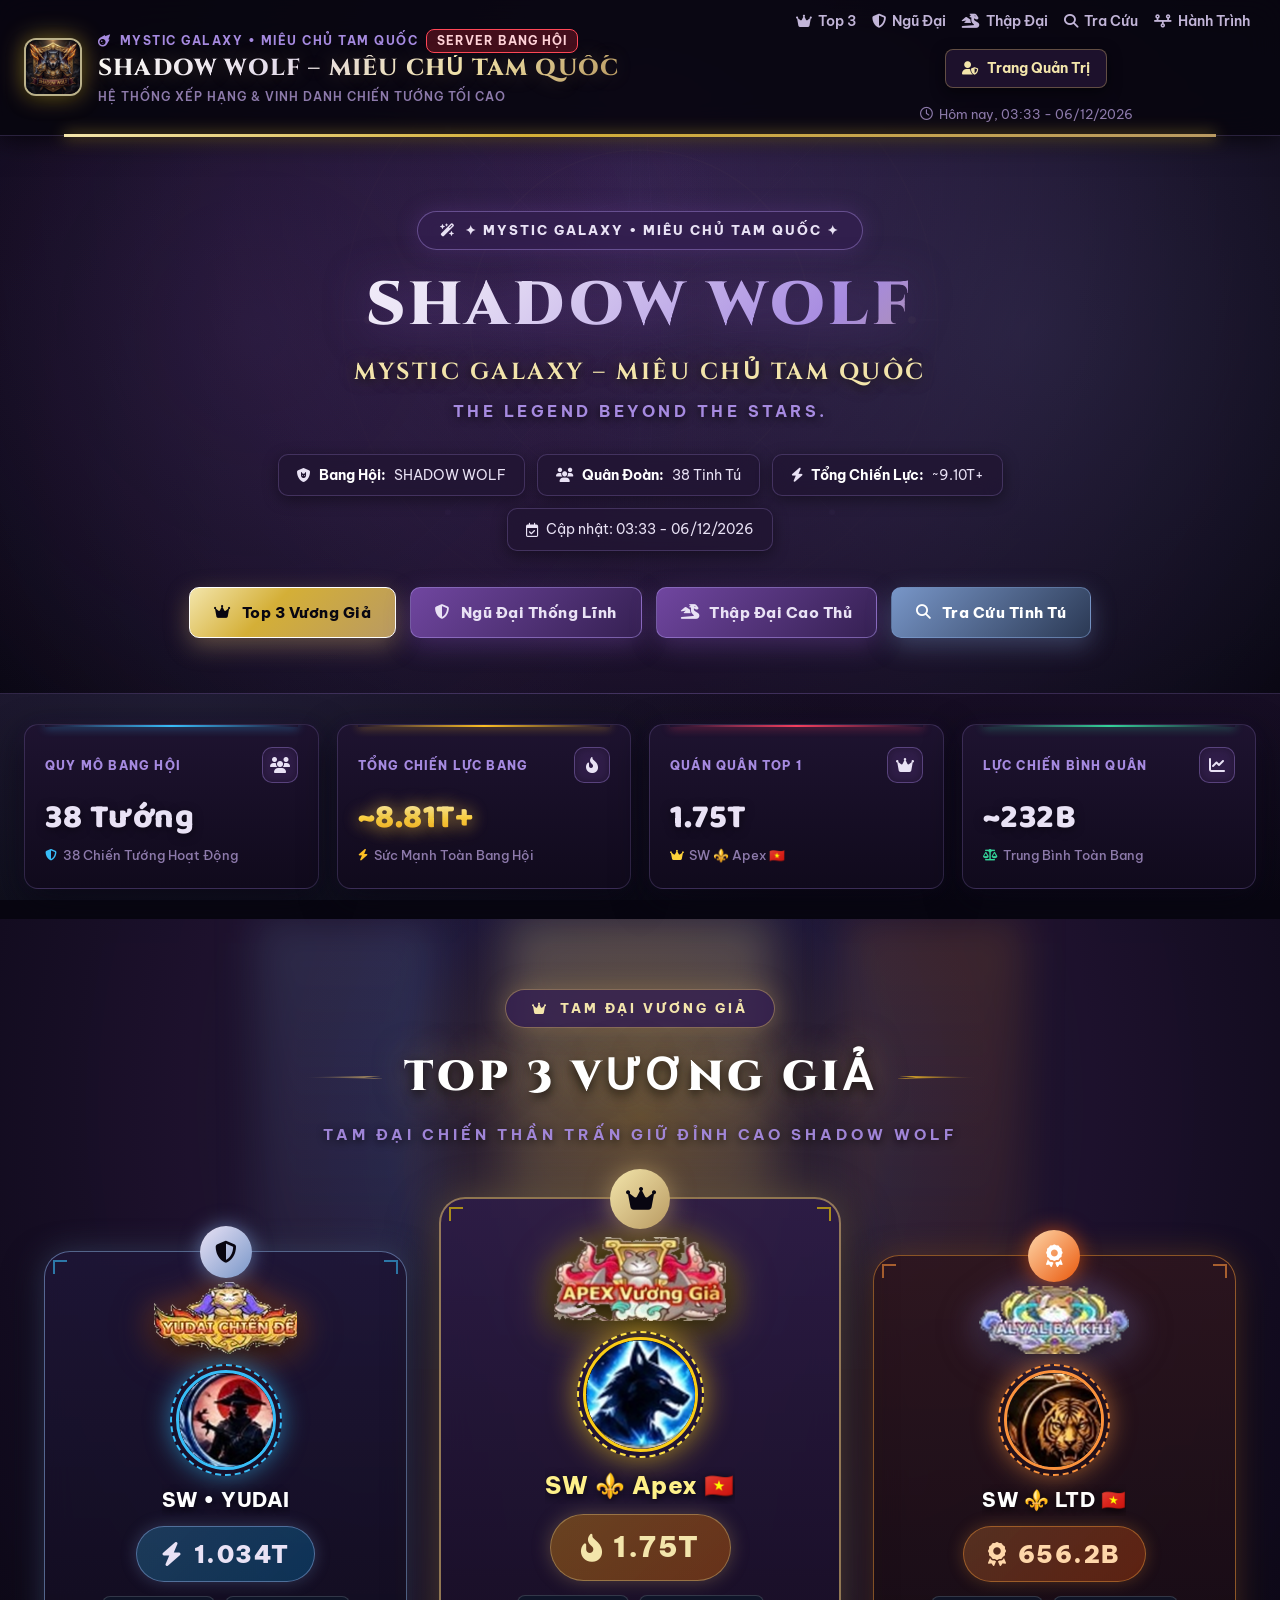
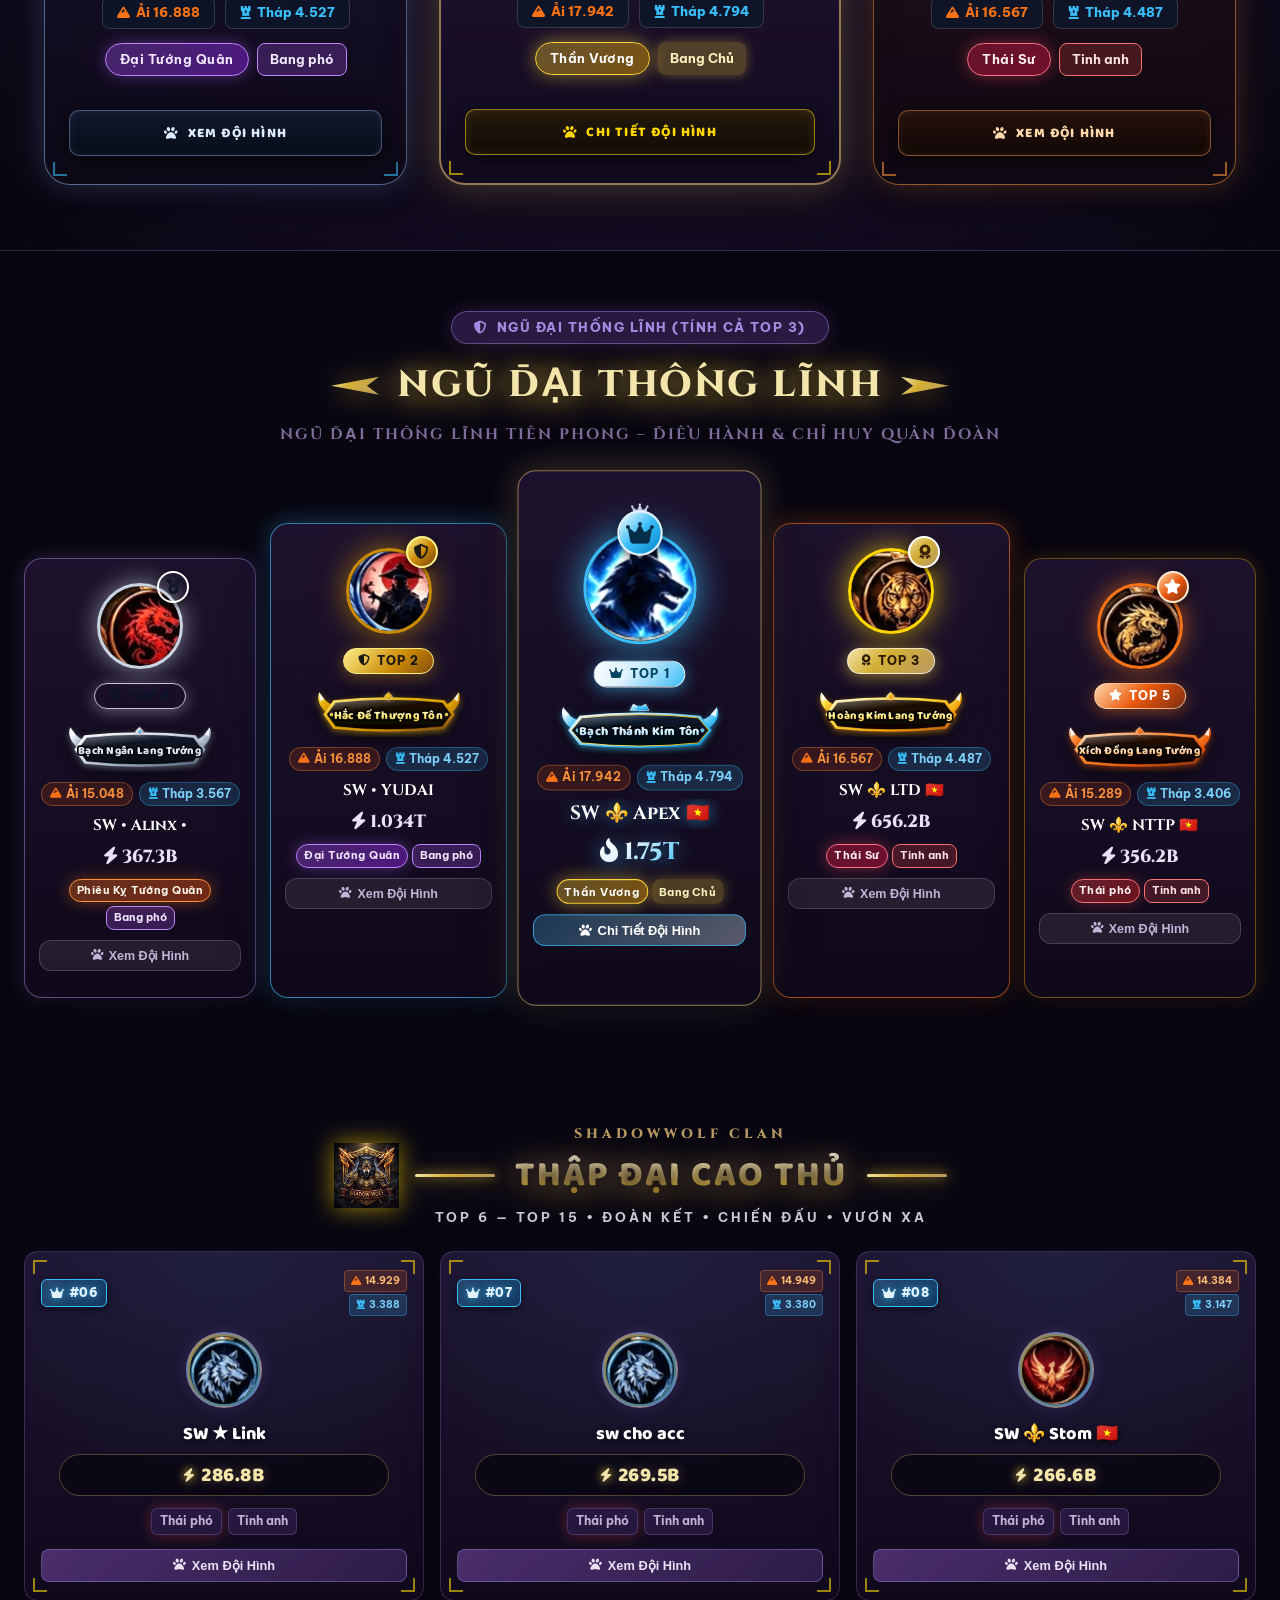
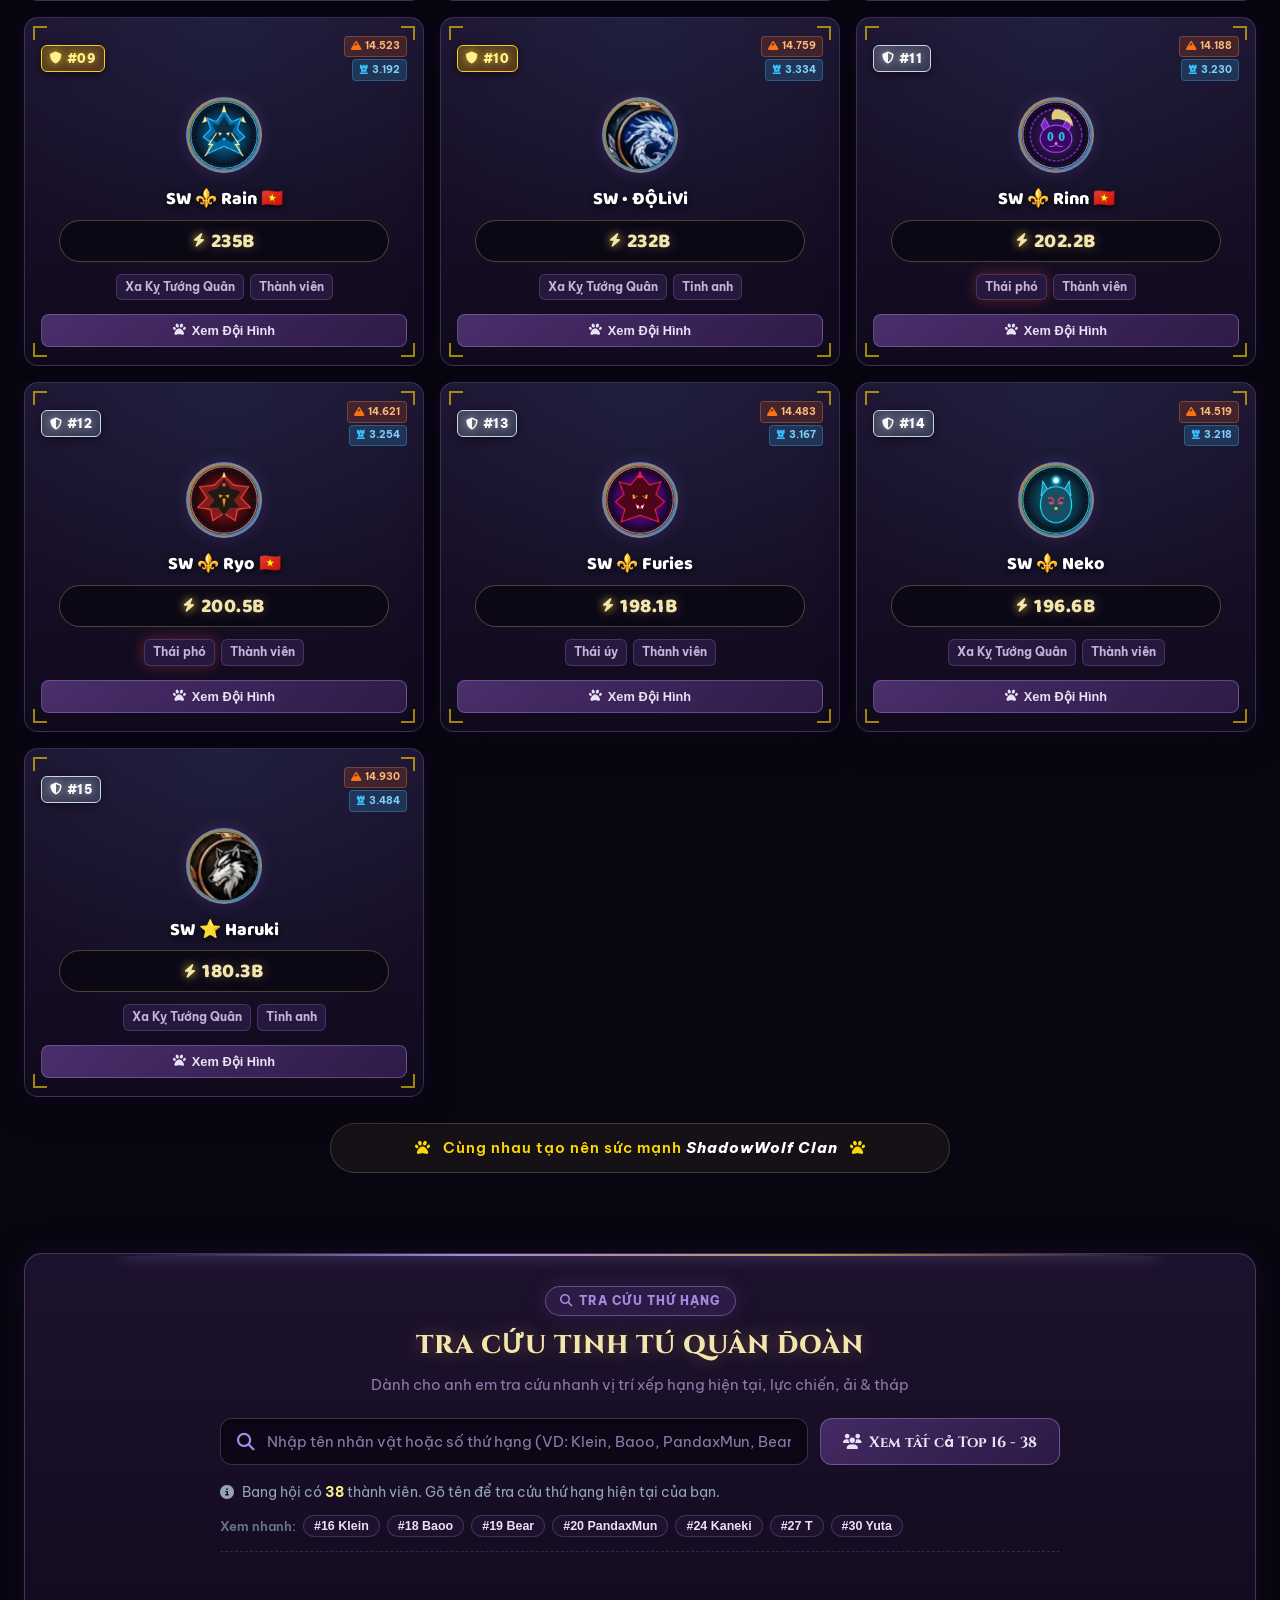
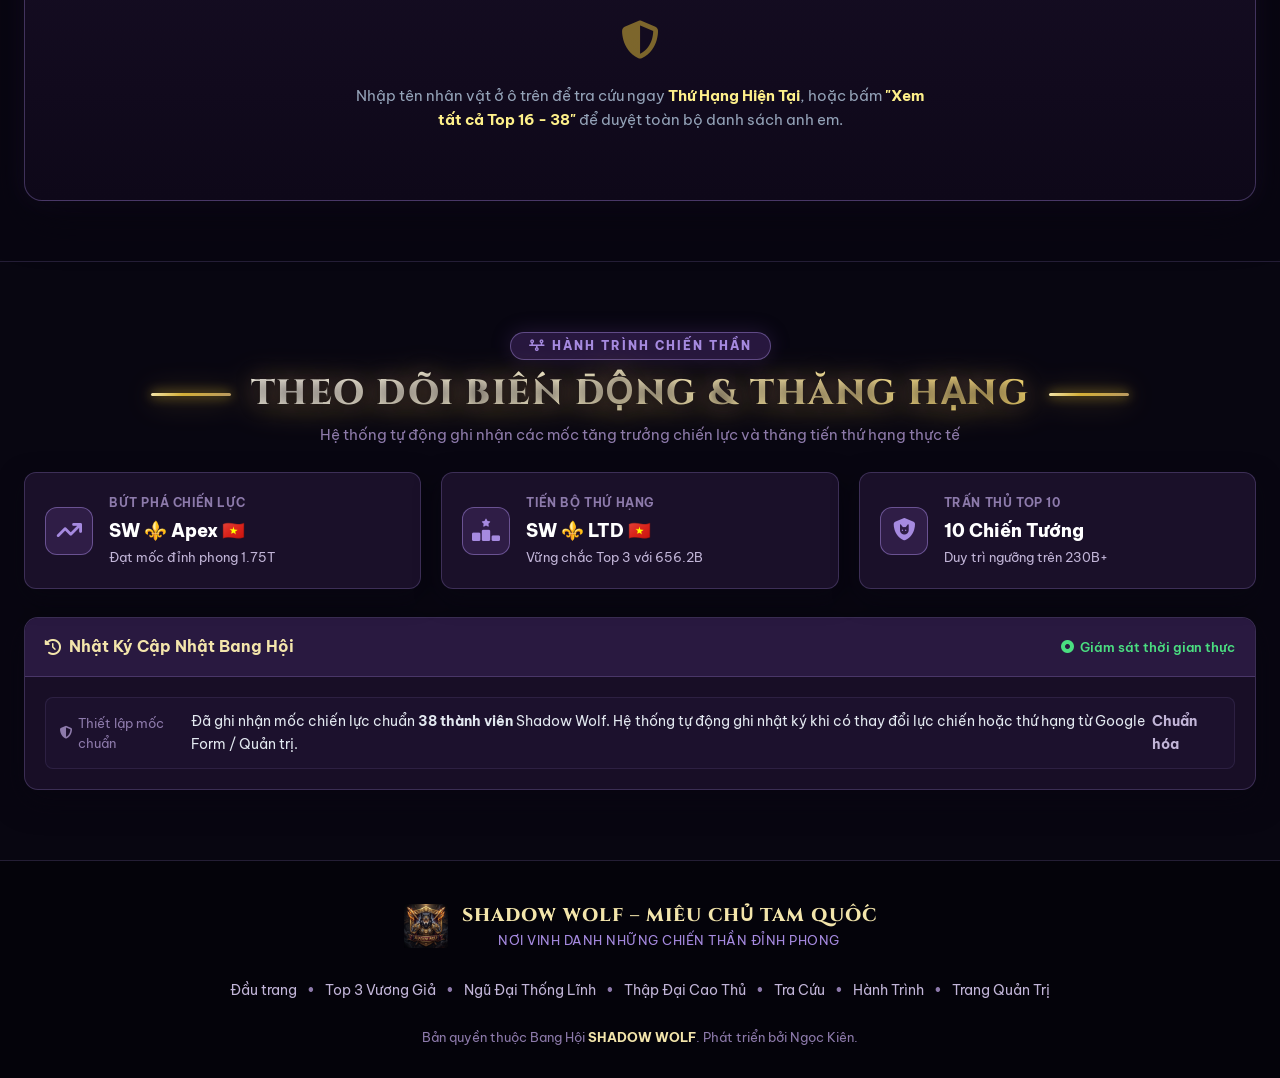
==== index.html @ 447e514e "ver15" ====
<!DOCTYPE html>
<html lang="vi">

<head>
    <meta charset="UTF-8">
    <meta name="viewport" content="width=device-width, initial-scale=1.0">
    <title>SHADOW WOLF – MYSTIC GALAXY | MIÊU CHỦ TAM QUỐC</title>

    <!-- Game Favicon -->
    <link rel="icon" type="image/png" href="images/favicon.png">
    <link rel="shortcut icon" href="favicon.ico">
    <link rel="apple-touch-icon" href="images/favicon.png">

    <!-- Google Fonts: Baloo 2, Cinzel, Be Vietnam Pro & Montserrat -->
    <link rel="preconnect" href="https://fonts.googleapis.com">
    <link rel="preconnect" href="https://fonts.gstatic.com" crossorigin>
    <link
        href="https://fonts.googleapis.com/css2?family=Baloo+2:wght@700;800&family=Be+Vietnam+Pro:ital,wght@0,300;0,400;0,500;0,600;0,700;0,800;0,900;1,400;1,600&family=Cinzel:wght@600;700;800;900&family=Montserrat:wght@700;800;900&display=swap"
        rel="stylesheet">

    <!-- Font Awesome 6 Icons -->
    <link rel="stylesheet" href="https://cdnjs.cloudflare.com/ajax/libs/font-awesome/6.5.1/css/all.min.css">

    <!-- Custom Stylesheet -->
    <link rel="stylesheet" href="style.css">

</head>

<body>
    <!-- MYSTIC GALAXY AMBIENT COSMOS -->
    <!-- 1. Real-time Twinkling Stars, Floating Stardust & Shooting Stars Canvas -->
    <canvas id="mystic-stars-canvas" class="mystic-stars-canvas" aria-hidden="true"></canvas>

    <!-- 2. Ambient Ethereal Nebula Clouds -->
    <div class="mystic-nebula-mesh" aria-hidden="true">
        <div class="nebula-cloud cloud-abyss"></div>
        <div class="nebula-cloud cloud-mystic-purple"></div>
        <div class="nebula-cloud cloud-dark-violet"></div>
        <div class="nebula-cloud cloud-arcane-glow"></div>
        <div class="nebula-cloud cloud-moonlight"></div>
    </div>

    <!-- 3. Ancient Astrological Wheel / Celestial Astrolabe -->
    <div class="celestial-wheel-bg" aria-hidden="true">
        <svg viewBox="0 0 800 800" class="celestial-astrolabe-svg">
            <circle cx="400" cy="400" r="380" fill="none" stroke="rgba(166, 138, 224, 0.12)" stroke-width="1.5" stroke-dasharray="6,4"/>
            <circle cx="400" cy="400" r="350" fill="none" stroke="rgba(185, 154, 98, 0.22)" stroke-width="2"/>
            <circle cx="400" cy="400" r="320" fill="none" stroke="rgba(112, 70, 160, 0.2)" stroke-width="1"/>
            <circle cx="400" cy="400" r="260" fill="none" stroke="rgba(166, 138, 224, 0.16)" stroke-width="1.5" stroke-dasharray="14,7"/>
            <circle cx="400" cy="400" r="200" fill="none" stroke="rgba(185, 154, 98, 0.25)" stroke-width="2"/>
            <circle cx="400" cy="400" r="140" fill="none" stroke="rgba(120, 150, 200, 0.22)" stroke-width="1"/>
            <polygon points="400,50 420,380 750,400 420,420 400,750 380,420 50,400 380,380" fill="none" stroke="rgba(166, 138, 224, 0.18)" stroke-width="1.2"/>
            <polygon points="400,90 415,385 710,400 415,415 400,710 385,415 90,400 385,385" fill="none" stroke="rgba(185, 154, 98, 0.15)" stroke-width="1" transform="rotate(45 400 400)"/>
            <g stroke="rgba(233, 226, 245, 0.18)" stroke-width="1">
                <line x1="400" y1="20" x2="400" y2="780"/>
                <line x1="20" y1="400" x2="780" y2="400"/>
                <line x1="131" y1="131" x2="669" y2="669"/>
                <line x1="131" y1="669" x2="669" y2="131"/>
            </g>
            <circle cx="400" cy="80" r="4.5" fill="rgba(185, 154, 98, 0.7)"/>
            <circle cx="720" cy="400" r="4.5" fill="rgba(185, 154, 98, 0.7)"/>
            <circle cx="400" cy="720" r="4.5" fill="rgba(185, 154, 98, 0.7)"/>
            <circle cx="80" cy="400" r="4.5" fill="rgba(185, 154, 98, 0.7)"/>
            <circle cx="626" cy="174" r="3.5" fill="rgba(166, 138, 224, 0.6)"/>
            <circle cx="626" cy="626" r="3.5" fill="rgba(166, 138, 224, 0.6)"/>
            <circle cx="174" cy="626" r="3.5" fill="rgba(166, 138, 224, 0.6)"/>
            <circle cx="174" cy="174" r="3.5" fill="rgba(166, 138, 224, 0.6)"/>
        </svg>
    </div>

    <!-- 1. STICKY TOP NAVIGATION BAR -->
    <header class="site-header" id="site-header">
        <div class="container header-content">
            <!-- Brand & Game Logo -->
            <div class="header-brand">
                <a href="#hero-section" class="game-crest-wrapper" title="Miêu Chủ Tam Quốc – Bang Hội Shadow Wolf">
                    <img src="images/logo.png" alt="Logo Miêu Chủ Tam Quốc" class="game-logo-img">
                </a>
                <div class="title-tagline">
                    <div class="game-subheading">
                        <i class="fa-solid fa-meteor"></i>
                        <span>MYSTIC GALAXY • MIÊU CHỦ TAM QUỐC</span>
                        <span class="badge-server">SERVER BANG HỘI</span>
                    </div>
                    <h1 class="main-title">SHADOW WOLF – MIÊU CHỦ TAM QUỐC</h1>
                    <div class="main-desc">
                        <span>HỆ THỐNG XẾP HẠNG &amp; VINH DANH CHIẾN TƯỚNG TỐI CAO</span>
                    </div>
                </div>
            </div>

            <!-- Header Quick Nav & Actions -->
            <div class="header-actions-right">
                <nav class="header-nav-links">
                    <a href="#supreme-top3-section" class="nav-link"><i class="fa-solid fa-crown"></i> Top 3</a>
                    <a href="#podium-top5-section" class="nav-link"><i class="fa-solid fa-shield-halved"></i> Ngũ Đại</a>
                    <a href="#elite-top10-section" class="nav-link"><i class="fa-solid fa-dragon"></i> Thập Đại</a>
                    <a href="#member-lookup-section" class="nav-link"><i class="fa-solid fa-magnifying-glass"></i> Tra Cứu</a>
                    <a href="#history-tracker-section" class="nav-link"><i class="fa-solid fa-timeline"></i> Hành Trình</a>
                </nav>
                <a href="admin.html" class="btn btn-admin-header" title="Đăng nhập Trang Quản Trị Bang Hội">
                    <i class="fa-solid fa-user-shield"></i> Trang Quản Trị
                </a>
                <div class="header-time-info">
                    <i class="fa-regular fa-clock"></i>
                    <span id="last-updated-text">Cập nhật: Hôm nay</span>
                </div>
            </div>
        </div>
    </header>

    <!-- 2. HERO SECTION – MYSTIC GALAXY -->
    <section class="hero-section" id="hero-section">
        <div class="hero-bg-overlay"></div>
        <div class="container hero-content">
            <div class="hero-badge-pill">
                <i class="fa-solid fa-wand-magic-sparkles"></i> ✦ MYSTIC GALAXY • MIÊU CHỦ TAM QUỐC ✦
            </div>
            <h1 class="hero-main-title">
                SHADOW WOLF
            </h1>
            <h2 class="hero-sub-heading">
                MYSTIC GALAXY – MIÊU CHỦ TAM QUỐC
            </h2>
            <p class="hero-tagline">
                THE LEGEND BEYOND THE STARS.
            </p>

            <!-- Metadata info strip -->
            <div class="hero-meta-strip">
                <div class="meta-pill"><i class="fa-solid fa-shield-cat text-gold"></i> <strong>Bang Hội:</strong> SHADOW WOLF</div>
                <div class="meta-pill"><i class="fa-solid fa-users text-lavender"></i> <strong>Quân Đoàn:</strong> 38 Tinh Tú</div>
                <div class="meta-pill"><i class="fa-solid fa-bolt text-gold"></i> <strong>Tổng Chiến Lực:</strong> ~9.10T+</div>
                <div class="meta-pill"><i class="fa-regular fa-calendar-check text-moonlight"></i> <span id="hero-date-display">Cập nhật: Mới nhất</span></div>
            </div>

            <!-- Quick CTA navigation buttons -->
            <div class="hero-cta-group">
                <a href="#supreme-top3-section" class="btn btn-hero btn-hero-gold">
                    <i class="fa-solid fa-crown"></i> Top 3 Vương Giả
                </a>
                <a href="#podium-top5-section" class="btn btn-hero btn-hero-purple">
                    <i class="fa-solid fa-shield-halved"></i> Ngũ Đại Thống Lĩnh
                </a>
                <a href="#elite-top10-section" class="btn btn-hero btn-hero-purple">
                    <i class="fa-solid fa-dragon"></i> Thập Đại Cao Thủ
                </a>
                <a href="#member-lookup-section" class="btn btn-hero btn-hero-blue">
                    <i class="fa-solid fa-magnifying-glass"></i> Tra Cứu Tinh Tú
                </a>
            </div>
        </div>
    </section>

    <!-- 3. TỔNG QUAN SỨC MẠNH BANG HỘI (4 THẺ STATS VỚI HIỆU ỨNG ĐẾM SỐ COUNTUP) -->
    <section class="stats-section" id="guild-stats-overview">
        <div class="container">
            <div class="stats-grid">
                <!-- Thẻ 1: Tổng số thành viên -->
                <div class="stat-card card-members">
                    <div class="stat-card-header">
                        <span class="stat-label">QUY MÔ BANG HỘI</span>
                        <div class="stat-icon-wrapper">
                            <i class="fa-solid fa-users"></i>
                        </div>
                    </div>
                    <div class="stat-value" id="stat-total-members" data-target="38">38 Tướng</div>
                    <div class="stat-subtext">
                        <i class="fa-solid fa-shield-halved"></i> 38 Chiến Tướng Hoạt Động
                    </div>
                </div>

                <!-- Thẻ 2: Tổng chiến lực toàn bang -->
                <div class="stat-card card-total-power">
                    <div class="stat-card-header">
                        <span class="stat-label">TỔNG CHIẾN LỰC BANG</span>
                        <div class="stat-icon-wrapper">
                            <i class="fa-solid fa-fire-flame-curved"></i>
                        </div>
                    </div>
                    <div class="stat-value gold" id="stat-total-power" data-target="9.10">~9.10T+</div>
                    <div class="stat-subtext">
                        <i class="fa-solid fa-bolt"></i> Sức Mạnh Toàn Bang Hội
                    </div>
                </div>

                <!-- Thẻ 3: Chúa công đứng đầu (Quán quân Top 1) -->
                <div class="stat-card card-top-power">
                    <div class="stat-card-header">
                        <span class="stat-label">QUÁN QUÂN TOP 1</span>
                        <div class="stat-icon-wrapper">
                            <i class="fa-solid fa-crown"></i>
                        </div>
                    </div>
                    <div class="stat-value" id="stat-top-power">1.75T</div>
                    <div class="stat-subtext" id="stat-top-name">
                        <i class="fa-solid fa-crown" style="color: #ffd43b;"></i> SW ⚜️ Apex 🇻🇳
                    </div>
                </div>

                <!-- Thẻ 4: Chiến lực trung bình -->
                <div class="stat-card card-avg-power">
                    <div class="stat-card-header">
                        <span class="stat-label">LỰC CHIẾN BÌNH QUÂN</span>
                        <div class="stat-icon-wrapper">
                            <i class="fa-solid fa-chart-line"></i>
                        </div>
                    </div>
                    <div class="stat-value" id="stat-avg-power" data-target="239">~239B</div>
                    <div class="stat-subtext">
                        <i class="fa-solid fa-scale-balanced"></i> Trung Bình Toàn Bang
                    </div>
                </div>
            </div>
        </div>
    </section>

    <!-- ==========================================================================
         4. ĐIỂN TƯỚNG ĐÀI VINH DANH (HALL OF GLORY & RANKING TIERS)
         Hỗ trợ chuyển đổi mượt mà: Top 3 Vương Giả • Ngũ Đại Thống Lĩnh • Thập Đại Cao Thủ • Toàn Cảnh
         ========================================================================== -->
    <div class="hall-of-glory-wrapper" id="hall-of-glory">
        <!-- 4. TOP 3 VƯƠNG GIẢ (TAM ĐẠI VƯƠNG GIẢ) -->
        <section class="supreme-top3-section" id="supreme-top3-section">
            <!-- Radiant light pillars -->
            <div class="light-beam beam-center"></div>
            <div class="light-beam beam-left"></div>
            <div class="light-beam beam-right"></div>
            <div class="container">
                <div class="supreme-header">
                    <div class="supreme-badge-pill">
                        <i class="fa-solid fa-crown"></i> TAM ĐẠI VƯƠNG GIẢ
                    </div>
                    <h2 class="supreme-main-title">
                        <span class="heading-wing wing-left"></span>
                        TOP 3 VƯƠNG GIẢ
                        <span class="heading-wing wing-right"></span>
                    </h2>
                    <div class="supreme-sub-title">TAM ĐẠI CHIẾN THẦN TRẤN GIỮ ĐỈNH CAO SHADOW WOLF</div>
                </div>

                <!-- Bục vinh danh Top 3: Top 2 (Bạc, Trái), Top 1 (Vàng Kim, Giữa), Top 3 (Đồng, Phải) -->
                <div class="supreme-cards-container" id="supreme-cards-container">
                    <!-- Javascript sẽ tự động render Top 3 Vương GiẢ vào đây -->
                </div>
            </div>
        </section>

        <!-- 5. NGŨ ĐẠI THỐNG LĨNH (TÍNH CẢ TOP 3) -->
        <section class="podium-section" id="podium-top5-section">
            <div class="container">
                <div class="podium-header-banner">
                    <div class="podium-badge-pill">
                        <i class="fa-solid fa-shield-halved"></i> NGŨ ĐẠI THỐNG LĨNH (TÍNH CẢ TOP 3)
                    </div>
                    <h2 class="podium-main-heading">
                        <span class="heading-wing wing-left"></span>
                        NGŨ ĐẠI THỐNG LĨNH
                        <span class="heading-wing wing-right"></span>
                    </h2>
                    <div class="podium-sub-heading">NGŨ ĐẠI THỐNG LĨNH TIÊN PHONG – ĐIỀU HÀNH &amp; CHỈ HUY QUÂN ĐOÀN</div>
                </div>

                <!-- Bục vinh danh Top 5: Top 4 (Trái ngoài), Top 2 (Trái trong), Top 1 (Giữa), Top 3 (Phải trong), Top 5 (Phải ngoài) -->
                <div class="podium-stage-wrapper">
                    <div class="podium-container top5-layout" id="top-podium-container">
                        <!-- Javascript sẽ render bục vinh danh 5 Đại Thống Lĩnh vào đây -->
                    </div>
                </div>
            </div>
        </section>

        <!-- 6. THẬP ĐẠI CAO THỦ (TOP 6 ĐẾN TOP 15) - CHUẨN CLAN POSTER -->
        <section class="elite-grid-section" id="elite-top10-section">
            <div class="container">
                <!-- Tiêu đề phân khu chuẩn Poster Bang Hội -->
                <div class="section-title-wrap poster-style-header">
                    <div class="poster-crest-line">
                        <img src="images/logo.png" alt="Shadow Wolf" class="poster-mini-logo">
                        <div class="poster-titles-col">
                            <div class="poster-clan-tag">SHADOWWOLF CLAN</div>
                            <h2 class="section-title poster-main-title">THẬP ĐẠI CAO THỦ</h2>
                            <div class="poster-motto">TOP 6 — TOP 15 • ĐOÀN KẾT • CHIẾN ĐẤU • VƯƠN XA</div>
                        </div>
                    </div>
                </div>

                <!-- Danh sách thẻ Thập Đại Cao Thủ (Top 6 - Top 15: 2 hàng x 5 thẻ cân đối) -->
                <div class="elite-row-container" id="container-row-1">
                    <div class="elite-cards-grid grid-elite-top10" id="elite-cards-row-1">
                        <!-- Javascript sẽ render đầy đủ Top 6 đến Top 15 vào đây -->
                    </div>
                </div>

                <!-- Câu khẩu hiệu biểu tượng Clan Poster -->
                <div class="poster-footer-slogan">
                    <i class="fa-solid fa-paw text-gold"></i>
                    <span>Cùng nhau tạo nên sức mạnh <em>ShadowWolf Clan</em></span>
                    <i class="fa-solid fa-paw text-gold"></i>
                </div>
            </div>
        </section>
    </div>

    <!-- 6. KHU VỰC TRA CỨU TINH TÚ QUÂN ĐOÀN (MEMBER LOOKUP SECTION) -->
    <section class="member-lookup-section" id="member-lookup-section">
        <div class="container">
            <div class="lookup-card-wrapper">
                <div class="lookup-header">
                    <span class="section-badge"><i class="fa-solid fa-magnifying-glass"></i> TRA CỨU THỨ HẠNG</span>
                    <h3 class="lookup-title">TRA CỨU TINH TÚ QUÂN ĐOÀN</h3>
                    <p class="lookup-subtitle">Dành cho anh em tra cứu nhanh vị trí xếp hạng hiện tại, lực chiến, ải &amp; tháp</p>
                </div>

                <!-- THANH TÌM KIẾM TRỰC TIẾP & NÚT XEM TẤT CẢ -->
                <div class="lookup-search-bar-row">
                    <div class="lookup-search-box">
                        <i class="fa-solid fa-magnifying-glass lookup-icon"></i>
                        <input type="text" id="member-lookup-input" class="lookup-input"
                            placeholder="Nhập tên nhân vật hoặc số thứ hạng (VD: Klein, Baoo, PandaxMun, Bear, T, 16, 25...)..."
                            autocomplete="off" spellcheck="false">
                        <button class="lookup-clear-btn" id="btn-lookup-clear" title="Xóa tìm kiếm" style="display: none;">
                            <i class="fa-solid fa-xmark"></i>
                        </button>
                    </div>
                    <button class="lookup-toggle-btn" id="btn-toggle-lower-ranks">
                        <i class="fa-solid fa-users"></i> <span id="toggle-lower-text">Xem tất cả Top 16 - 38</span>
                    </button>
                </div>

                <!-- THANH THỐNG KÊ & GỢI Ý NHANH -->
                <div class="lookup-status-row" id="lookup-status-row">
                    <div class="lookup-counter-text" id="lookup-counter-text">
                        <i class="fa-solid fa-circle-info"></i> Bang hội có <strong>38</strong> thành viên. Gõ tên để tra cứu thứ hạng hiện tại của bạn.
                    </div>
                    <div class="lookup-quick-tags" id="lookup-quick-tags">
                        <span class="quick-tag-label">Xem nhanh:</span>
                        <button class="quick-tag-chip" onclick="quickLookupMember('Klein')">#16 Klein</button>
                        <button class="quick-tag-chip" onclick="quickLookupMember('Baoo')">#18 Baoo</button>
                        <button class="quick-tag-chip" onclick="quickLookupMember('Bear')">#19 Bear</button>
                        <button class="quick-tag-chip" onclick="quickLookupMember('PandaxMun')">#20 PandaxMun</button>
                        <button class="quick-tag-chip" onclick="quickLookupMember('Kaneki')">#24 Kaneki</button>
                        <button class="quick-tag-chip" onclick="quickLookupMember('T')">#27 T</button>
                        <button class="quick-tag-chip" onclick="quickLookupMember('Yuta')">#30 Yuta</button>
                    </div>
                </div>

                <!-- KHU VỰC HIỂN THỊ KẾT QUẢ TRA CỨU -->
                <div class="lookup-results-area" id="lookup-results-area">
                    <!-- Trạng thái gợi ý ban đầu -->
                    <div class="lookup-initial-state" id="lookup-initial-state">
                        <div class="initial-icon"><i class="fa-solid fa-shield-halved"></i></div>
                        <p class="initial-text">Nhập tên nhân vật ở ô trên để tra cứu ngay <strong>Thứ Hạng Hiện Tại</strong>, hoặc bấm <strong>"Xem tất cả Top 16 - 38"</strong> để duyệt toàn bộ danh sách anh em.</p>
                    </div>

                    <!-- Thẻ Kết Quả Nổi Bật (Featured Identity Card khi tìm thấy 1 người) -->
                    <div class="lookup-featured-card-wrap" id="lookup-featured-card-wrap" style="display: none;">
                        <!-- Javascript render thẻ nhân vật nổi bật vào đây -->
                    </div>

                    <!-- Lưới thẻ thành viên khi tìm kiếm nhiều người hoặc xem Top 16-38 -->
                    <div class="elite-cards-grid grid-elite-top10 lookup-grid" id="lookup-grid-cards" style="display: none;">
                        <!-- Javascript render các thẻ thành viên vào đây -->
                    </div>

                    <!-- Trạng thái không tìm thấy kết quả -->
                    <div class="lookup-empty-state" id="lookup-empty-state" style="display: none;">
                        <div class="empty-icon"><i class="fa-solid fa-circle-exclamation"></i></div>
                        <h4 class="empty-title">Không tìm thấy thành viên phù hợp</h4>
                        <p class="empty-desc">Không có kết quả nào khớp với "<strong id="lookup-query-term"></strong>". Vui lòng kiểm tra lại chính tả hoặc bấm "Xem tất cả Top 16 - 38".</p>
                    </div>
                </div>
            </div>
        </div>
    </section>

    <!-- 7. HÀNH TRÌNH CHIẾN THẦN (HỆ THỐNG LỊCH SỬ & BIẾN ĐỘNG CHIẾN LỰC) -->
    <section class="history-tracker-section" id="history-tracker-section">
        <div class="container">
            <div class="section-title-wrap">
                <span class="section-badge"><i class="fa-solid fa-timeline"></i> HÀNH TRÌNH CHIẾN THẦN</span>
                <h2 class="section-title">THEO DÕI BIẾN ĐỘNG &amp; THĂNG HẠNG</h2>
                <p class="section-subtext">Hệ thống tự động ghi nhận các mốc tăng trưởng chiến lực và thăng tiến thứ hạng thực tế</p>
            </div>

            <!-- Thống kê nổi bật về biến động -->
            <div class="history-highlights-grid">
                <div class="history-stat-card">
                    <div class="hist-icon-box"><i class="fa-solid fa-arrow-trend-up"></i></div>
                    <div class="hist-info">
                        <div class="hist-label">BỨT PHÁ CHIẾN LỰC</div>
                        <div class="hist-val" id="hist-top-gainer-name">SW ⚜️ Apex 🇻🇳</div>
                        <div class="hist-desc" id="hist-top-gainer-desc">Đạt mốc đỉnh phong 1.75T</div>
                    </div>
                </div>

                <div class="history-stat-card">
                    <div class="hist-icon-box"><i class="fa-solid fa-ranking-star"></i></div>
                    <div class="hist-info">
                        <div class="hist-label">TIẾN BỘ THỨ HẠNG</div>
                        <div class="hist-val" id="hist-top-climber-name">SW ⚜️ LTD 🇻🇳</div>
                        <div class="hist-desc" id="hist-top-climber-desc">Vững chắc Top 3 với 656.2B</div>
                    </div>
                </div>

                <div class="history-stat-card">
                    <div class="hist-icon-box"><i class="fa-solid fa-shield-cat"></i></div>
                    <div class="hist-info">
                        <div class="hist-label">TRẤN THỦ TOP 10</div>
                        <div class="hist-val">10 Chiến Tướng</div>
                        <div class="hist-desc">Duy trì ngưỡng trên 230B+</div>
                    </div>
                </div>
            </div>

            <!-- Bảng nhật ký biến động thực tế -->
            <div class="history-log-box">
                <div class="history-log-header">
                    <h4><i class="fa-solid fa-clock-rotate-left"></i> Nhật Ký Cập Nhật Bang Hội</h4>
                    <span class="live-sync-badge"><i class="fa-solid fa-circle-dot fa-fade"></i> Giám sát thời gian thực</span>
                </div>
                <div class="history-log-body" id="history-log-body">
                    <!-- Javascript render nhật ký các lần cập nhật -->
                </div>
            </div>
        </div>
    </section>

    <!-- FOOTER CHÍNH -->
    <footer class="site-footer">
        <div class="container footer-content">
            <div class="footer-brand-wrap">
                <img src="images/logo.png" alt="Logo Shadow Wolf" class="footer-logo-img">
                <div class="footer-brand-info">
                    <div class="footer-logo-text">SHADOW WOLF – MIÊU CHỦ TAM QUỐC</div>
                    <p class="footer-tagline">NƠI VINH DANH NHỮNG CHIẾN THẦN ĐỈNH PHONG</p>
                </div>
            </div>
            <div class="footer-quick-links">
                <a href="#hero-section">Đầu trang</a>
                <span>•</span>
                <a href="#supreme-top3-section">Top 3 Vương Giả</a>
                <span>•</span>
                <a href="#podium-top5-section">Ngũ Đại Thống Lĩnh</a>
                <span>•</span>
                <a href="#elite-top10-section">Thập Đại Cao Thủ</a>
                <span>•</span>
                <a href="#member-lookup-section">Tra Cứu</a>
                <span>•</span>
                <a href="#history-tracker-section">Hành Trình</a>
                <span>•</span>
                <a href="admin.html">Trang Quản Trị</a>
            </div>
            <p class="footer-copyright">
                Bản quyền thuộc Bang Hội <strong>SHADOW WOLF</strong>. Phát triển bởi Ngọc Kiên.
            </p>
        </div>
    </footer>

    <!-- ==========================================================================
         MODAL XEM CHI TIẾT ĐỘI HÌNH & HỒ SƠ TƯỚNG LĨNH (CHARACTER SHEET GAMING)
         ========================================================================== -->
    <div class="modal-backdrop" id="modal-formation-view">
        <div class="modal-container modal-formation-wide">
            <div class="modal-header">
                <h3 class="modal-title">
                    <i class="fa-solid fa-paw"></i> Hồ Sơ Tướng Lĩnh &amp; Trận Hình
                </h3>
                <button class="modal-close-btn" onclick="closeModal('modal-formation-view')">&times;</button>
            </div>
            <div class="modal-body">
                <!-- THÔNG TIN HỒ SƠ TƯỚNG LĨNH (CHARACTER SHEET HEADER) -->
                <div class="formation-member-header">
                    <div class="fm-header-left">
                        <div class="fm-avatar-box">
                            <img id="formation-member-avatar" src="images/avatars/avatar-1-apex.png" alt="Avatar" class="fm-avatar-img">
                        </div>
                        <div class="fm-info-col">
                            <div class="fm-name" id="formation-member-name">SW ⚜️ Apex 🇻🇳</div>
                            <div class="fm-tags">
                                <span class="fm-rank-pill" id="formation-member-rank">Hạng #1</span>
                                <span class="fm-stage-pill" id="formation-member-stage"><i class="fa-solid fa-mountain"></i> Ải 17.830</span>
                                <span class="fm-tower-pill" id="formation-member-tower"><i class="fa-solid fa-chess-rook"></i> Tháp 4.794</span>
                                <span class="member-title-badge title-than-vuong" id="formation-member-title">Thần Vương</span>
                                <span class="member-note-badge note-bang-chu" id="formation-member-note">Bang Chủ</span>
                            </div>
                        </div>
                    </div>
                    <div class="fm-power-large">
                        <span class="power-label">CHIẾN LỰC</span>
                        <div class="power-num">
                            <i class="fa-solid fa-bolt"></i>
                            <span id="formation-member-power">1.75T</span>
                        </div>
                    </div>
                </div>

                <!-- KHU VỰC HIỂN THỊ ẢNH CHỤP MÀN HÌNH GAME THỰC TẾ (FOCUSED GAME CARD) -->
                <div class="formation-screenshot-box" id="formation-screenshot-container">
                    <!-- LOADING OVERLAY KHI ĐANG TẢI ẢNH -->
                    <div id="formation-screenshot-loader" class="formation-loader-overlay">
                        <div class="gaming-spinner"></div>
                        <div class="gaming-loader-text">
                            <i class="fa-solid fa-bolt fa-fade"></i> Đang tải dữ liệu trận hình...
                        </div>
                    </div>

                    <img id="formation-screenshot-preview" class="screenshot-preview-img"
                        alt="Ảnh chụp màn hình đội hình">

                    <!-- BANNER KHI CHƯA CÓ ẢNH -->
                    <div id="formation-screenshot-placeholder" class="formation-empty-banner">
                        <i class="fa-solid fa-triangle-exclamation empty-dh-icon"></i>
                        <div class="empty-dh-title">Chưa cập nhật đội hình</div>
                        <div class="empty-dh-desc">
                            Thành viên này hiện chưa nộp ảnh chụp trận hình trong game. Quản Trị Viên có thể tải lên ảnh trong Trang Quản Trị.
                        </div>
                    </div>
                </div>
            </div>
            <div class="modal-footer">
                <button type="button" class="btn btn-outline" id="btn-share-formation" onclick="copyFormationShareLink()">
                    <i class="fa-solid fa-share-nodes"></i> Chia sẻ liên kết
                </button>
                <button type="button" class="btn btn-gold" onclick="closeModal('modal-formation-view')">
                    <i class="fa-solid fa-check"></i> Đóng
                </button>
            </div>
        </div>
    </div>

    <!-- Toast Notification Container -->
    <div id="toast-container" class="toast-container"></div>

    <!-- Scripts -->
    <script src="script.js"></script>
</body>

</html>
---- style.css ----
@import url('https://fonts.googleapis.com/css2?family=Baloo+2:wght@700;800&display=swap');

/* ==========================================================================
   SHADOW WOLF – MYSTIC GALAXY
   DARK FANTASY × ANCIENT COSMIC × MYSTICAL UNIVERSE
   ========================================================================== */

:root {
    /* 1. MYSTIC GALAXY CORE COLOR PALETTE */
    --color-abyss: #080611;          /* Abyss Black - Nền vũ trụ sâu thẳm */
    --color-mystic: #211432;         /* Mystic Purple - Tinh vân huyền bí */
    --color-dark-violet: #352052;    /* Dark Violet - Lớp sương không gian */
    --color-arcane: #7046A0;         /* Arcane Purple - Ánh sáng ma thuật cổ xưa */
    --color-lavender: #A68AE0;       /* Ethereal Lavender - Ánh hào quang tinh tú */
    --color-moonlight: #7896C8;      /* Moonlight Blue - Ánh trăng huyền ảo */
    --color-gold: #B99A62;           /* Ancient Gold - Hoàng kim cổ đại uy quyền */
    --color-gold-bright: #F3E5AB;    /* Starlight Gold - Ánh sáng vàng vương giả */
    --color-starlight: #E9E2F5;      /* Starlight White - Bạc tinh tú */

    /* Surface & Glassmorphism */
    --bg-main: #080611;
    --bg-darker: #05040b;
    --bg-surface: rgba(33, 20, 50, 0.75);
    --bg-surface-elevated: rgba(53, 32, 82, 0.85);
    --bg-card: rgba(28, 17, 43, 0.78);
    --bg-card-hover: rgba(43, 26, 66, 0.9);

    /* Gradients */
    --gold-gradient: linear-gradient(135deg, #F3E5AB 0%, #D4AF37 40%, #B99A62 100%);
    --gold-gradient-glow: linear-gradient(135deg, #ffffff 0%, #F3E5AB 45%, #B99A62 100%);
    --mystic-gradient: linear-gradient(135deg, #A68AE0 0%, #7046A0 50%, #352052 100%);
    --arcane-gradient: linear-gradient(135deg, #A68AE0 0%, #7046A0 100%);
    --moonlight-gradient: linear-gradient(135deg, #E9E2F5 0%, #7896C8 50%, #352052 100%);
    --bronze-gradient: linear-gradient(135deg, #fed7aa 0%, #ea580c 50%, #7c2d12 100%);

    /* Borders & Glows */
    --gold-border: rgba(185, 154, 98, 0.45);
    --gold-border-bright: rgba(243, 229, 171, 0.75);
    --arcane-border: rgba(166, 138, 224, 0.28);
    --arcane-border-bright: rgba(166, 138, 224, 0.6);
    --border-subtle: rgba(166, 138, 224, 0.15);
    --border-glow-gold: 0 0 25px rgba(185, 154, 98, 0.4);
    --border-glow-arcane: 0 0 25px rgba(112, 70, 160, 0.35);
    --card-shadow: 0 16px 45px -5px rgba(8, 6, 17, 0.85);

    /* Text Colors */
    --text-primary: #E9E2F5;
    --text-secondary: #c2b5d8;
    --text-muted: #8d7aab;
    --text-gold: #F3E5AB;

    /* Typography */
    --font-heading: 'Cinzel', 'Be Vietnam Pro', serif;
    --font-body: 'Be Vietnam Pro', -apple-system, BlinkMacSystemFont, sans-serif;
    --font-cinzel: 'Cinzel', 'Cinzel Decorative', serif;

    --radius-sm: 8px;
    --radius-md: 12px;
    --radius-lg: 18px;
    --radius-full: 9999px;
}

html {
    scroll-behavior: smooth;
    text-rendering: optimizeLegibility;
    -webkit-font-smoothing: antialiased;
    -moz-osx-font-smoothing: grayscale;
}

* {
    margin: 0;
    padding: 0;
    box-sizing: border-box;
}

body {
    background-color: var(--color-abyss);
    color: var(--text-primary);
    font-family: var(--font-body);
    font-size: 15px;
    line-height: 1.6;
    overflow-x: hidden;
    min-height: 100vh;
    position: relative;
}

/* 1. ULTRA-LIGHTWEIGHT GPU-ACCELERATED COSMOS BACKGROUND */
.mystic-nebula-mesh {
    position: fixed;
    inset: 0;
    pointer-events: none;
    overflow: hidden;
    z-index: 0;
    background: 
        radial-gradient(circle at 50% 12%, rgba(112, 70, 160, 0.22) 0%, transparent 55%),
        radial-gradient(circle at 85% 40%, rgba(53, 32, 82, 0.22) 0%, transparent 50%),
        radial-gradient(circle at 15% 75%, rgba(120, 150, 200, 0.12) 0%, transparent 50%),
        linear-gradient(180deg, #080611 0%, #120b1c 45%, #180e25 70%, #080611 100%);
    transform: translateZ(0);
}

/* 2. PURE CSS ULTRA-LIGHTWEIGHT STARFIELD (0% CPU, 120 FPS NATIVE) */
.mystic-stars-canvas {
    position: fixed;
    inset: 0;
    width: 100%;
    height: 100%;
    pointer-events: none;
    z-index: 0;
    transform: translateZ(0);
}

/* 3. ANCIENT CELESTIAL ASTROLABE WATERMARK (STATIC & HARDWARE-ACCELERATED) */
.celestial-wheel-bg {
    position: absolute;
    top: 320px;
    left: 50%;
    transform: translate3d(-50%, -50%, 0);
    width: 680px;
    height: 680px;
    pointer-events: none;
    z-index: 0;
    opacity: 0.16;
}

.celestial-astrolabe-svg {
    width: 100%;
    height: 100%;
    display: block;
}

/* Custom Cosmic Scrollbar */
::-webkit-scrollbar {
    width: 8px;
    height: 8px;
}
::-webkit-scrollbar-track {
    background: #080611;
}
::-webkit-scrollbar-thumb {
    background: linear-gradient(180deg, #7046A0 0%, #352052 100%);
    border-radius: var(--radius-full);
    border: 1px solid rgba(166, 138, 224, 0.35);
    box-shadow: inset 0 0 6px rgba(0, 0, 0, 0.5);
    transition: background 0.3s ease;
}
::-webkit-scrollbar-thumb:hover {
    background: linear-gradient(180deg, #A68AE0 0%, #7046A0 100%);
}

.container {
    max-width: 1420px;
    margin: 0 auto;
    padding: 0 24px;
}

/* ==========================================================================
   2. HEADER CHÍNH (Đã tối ưu: Chỉ có nút Trang Quản Trị ở góc trên cùng bên phải)
   ========================================================================== */
.site-header {
    position: relative;
    padding: 24px 0 20px 0;
    border-bottom: 2px solid rgba(255, 212, 59, 0.35);
    background: linear-gradient(180deg, rgba(22, 32, 54, 0.96) 0%, rgba(14, 20, 36, 0.9) 100%);
    backdrop-filter: blur(16px);
    box-shadow: 0 6px 30px rgba(0, 0, 0, 0.6);
    z-index: 50;
}

.site-header::after {
    content: '';
    position: absolute;
    bottom: -2px;
    left: 5%;
    right: 5%;
    height: 3px;
    background: var(--gold-gradient);
    box-shadow: 0 0 15px rgba(255, 212, 59, 0.8);
}

.header-content {
    display: flex;
    justify-content: space-between;
    align-items: center;
    flex-wrap: wrap;
    gap: 20px;
}

.header-brand {
    display: flex;
    align-items: center;
    gap: 20px;
}

.game-crest-wrapper {
    position: relative;
    width: 82px;
    height: 82px;
    border-radius: var(--radius-md);
    overflow: hidden;
    box-shadow: 0 0 25px rgba(255, 212, 59, 0.45), 0 6px 16px rgba(0, 0, 0, 0.6);
    border: 2px solid var(--gold-border-bright);
    flex-shrink: 0;
    transition: transform 0.3s ease, box-shadow 0.3s ease;
    background: #111827;
}

.game-crest-wrapper:hover {
    transform: scale(1.06) rotate(1deg);
    box-shadow: 0 0 35px rgba(255, 212, 59, 0.75), 0 8px 24px rgba(238, 39, 55, 0.5);
}

.game-logo-img {
    width: 100%;
    height: 100%;
    object-fit: cover;
    display: block;
}

.login-logo-wrapper {
    width: 104px;
    height: 104px;
    margin: 0 auto 16px auto;
    border-radius: var(--radius-lg);
    overflow: hidden;
    border: 2.5px solid var(--gold-border-bright);
    box-shadow: 0 0 32px rgba(255, 212, 59, 0.55), 0 8px 24px rgba(0, 0, 0, 0.8);
    background: #0f172a;
}

.login-logo-img {
    width: 100%;
    height: 100%;
    object-fit: cover;
    display: block;
}

.game-crest {
    position: relative;
    width: 82px;
    height: 82px;
    display: flex;
    align-items: center;
    justify-content: center;
    flex-shrink: 0;
}

.crest-shield {
    position: absolute;
    inset: 0;
    background: linear-gradient(145deg, #273656 0%, #131c30 100%);
    border: 2px solid var(--gold-300);
    border-radius: 50% 50% 50% 50% / 30% 30% 70% 70%;
    transform: rotate(45deg);
    box-shadow: 0 0 25px rgba(255, 212, 59, 0.45), inset 0 0 18px rgba(238, 39, 55, 0.5);
    transition: transform 0.4s ease;
}

.game-crest:hover .crest-shield {
    transform: rotate(225deg) scale(1.06);
}

.crest-icon-meow {
    position: relative;
    z-index: 2;
    font-size: 42px;
    filter: drop-shadow(0 0 12px rgba(255, 212, 59, 0.9));
    animation: gentle-bob 3s infinite ease-in-out;
}

@keyframes gentle-bob {
    0%, 100% { transform: translateY(0); }
    50% { transform: translateY(-4px); }
}

.title-tagline {
    display: flex;
    flex-direction: column;
}

.game-subheading {
    display: inline-flex;
    align-items: center;
    gap: 8px;
    font-size: 0.8rem;
    font-weight: 800;
    letter-spacing: 2.5px;
    text-transform: uppercase;
    color: #ff6b81;
    margin-bottom: 2px;
}

.game-subheading .badge-server {
    background: rgba(238, 39, 55, 0.25);
    border: 1px solid #ff4757;
    color: #ffd2d7;
    padding: 2px 10px;
    border-radius: var(--radius-sm);
    font-size: 0.72rem;
    letter-spacing: 1px;
}

.main-title {
    font-family: var(--font-heading);
    font-size: 2.35rem;
    font-weight: 900;
    letter-spacing: 1.5px;
    background: var(--gold-gradient);
    -webkit-background-clip: text;
    -webkit-text-fill-color: transparent;
    text-shadow: 0 0 30px rgba(255, 212, 59, 0.45);
    line-height: 1.2;
}

.main-desc {
    font-size: 0.92rem;
    color: var(--text-secondary);
    letter-spacing: 0.8px;
    display: flex;
    align-items: center;
    gap: 12px;
    margin-top: 4px;
    flex-wrap: wrap;
}

.guild-indicator {
    color: #fff9db;
    font-weight: 800;
    background: rgba(255, 212, 59, 0.18);
    padding: 3px 14px;
    border-radius: var(--radius-sm);
    border: 1px solid var(--gold-border);
    display: inline-flex;
    align-items: center;
    gap: 8px;
    box-shadow: 0 0 12px rgba(255, 212, 59, 0.2);
}

/* NÚT QUẢN TRỊ GÓC TRÊN BÊN PHẢI (CHÍNH XÁC THEO YÊU CẦU) */
.header-actions-right {
    display: flex;
    flex-direction: column;
    align-items: flex-end;
    gap: 10px;
}

.header-time-info {
    font-size: 0.82rem;
    color: var(--text-muted);
    display: flex;
    align-items: center;
    gap: 6px;
}

.header-time-info i {
    color: var(--gold-400);
}

.btn-sync-header {
    display: inline-flex;
    align-items: center;
    justify-content: center;
    gap: 8px;
    padding: 10px 20px;
    border-radius: var(--radius-md);
    font-family: var(--font-body);
    font-weight: 700;
    font-size: 0.92rem;
    cursor: pointer;
    background: linear-gradient(135deg, rgba(14, 165, 233, 0.3) 0%, rgba(2, 132, 199, 0.45) 100%);
    color: #e0f2fe;
    border: 1px solid rgba(56, 189, 248, 0.6);
    box-shadow: 0 4px 18px rgba(14, 165, 233, 0.3);
    transition: all 0.25s cubic-bezier(0.16, 1, 0.3, 1);
    transform: translateZ(0);
}

.btn-sync-header:hover {
    transform: translateY(-2px);
    background: linear-gradient(135deg, #0284c7 0%, #0369a1 100%);
    box-shadow: 0 6px 24px rgba(14, 165, 233, 0.6);
    color: #fff;
    border-color: #38bdf8;
}

.btn-sync-header.syncing i, .btn-gold.syncing i {
    animation: spinSync 0.9s linear infinite;
}

@keyframes spinSync {
    0% { transform: rotate(0deg); }
    100% { transform: rotate(360deg); }
}

.btn-admin-header {
    display: inline-flex;
    align-items: center;
    justify-content: center;
    gap: 9px;
    padding: 11px 22px;
    border-radius: var(--radius-md);
    font-family: var(--font-body);
    font-weight: 700;
    font-size: 0.95rem;
    cursor: pointer;
    text-decoration: none;
    transition: all 0.25s ease;
    background: linear-gradient(135deg, rgba(238, 39, 55, 0.9) 0%, rgba(179, 18, 36, 0.95) 100%);
    color: #ffffff;
    border: 1px solid rgba(255, 107, 129, 0.6);
    box-shadow: 0 4px 18px rgba(238, 39, 55, 0.45);
}

.btn-admin-header:hover {
    transform: translateY(-2px);
    background: linear-gradient(135deg, #ff4757 0%, #d6182a 100%);
    box-shadow: 0 6px 24px rgba(238, 39, 55, 0.65);
    color: #fff;
}

/* General Button Styles */
.btn {
    display: inline-flex;
    align-items: center;
    justify-content: center;
    gap: 8px;
    padding: 10px 18px;
    border-radius: var(--radius-md);
    font-family: var(--font-body);
    font-weight: 600;
    font-size: 0.9rem;
    cursor: pointer;
    transition: all 0.25s cubic-bezier(0.4, 0, 0.2, 1);
    border: 1px solid transparent;
    text-decoration: none;
    outline: none;
}

.btn-gold {
    background: var(--gold-gradient);
    color: #1a1200;
    border-color: #ffd43b;
    box-shadow: 0 4px 15px rgba(252, 196, 25, 0.45);
    font-weight: 700;
}

.btn-gold:hover {
    transform: translateY(-2px);
    box-shadow: 0 6px 22px rgba(255, 212, 59, 0.65);
    filter: brightness(1.1);
}

.btn-crimson {
    background: var(--crimson-gradient);
    color: #ffffff;
    border-color: rgba(255, 107, 129, 0.5);
    box-shadow: 0 4px 15px rgba(238, 39, 55, 0.4);
}

.btn-crimson:hover {
    transform: translateY(-2px);
    box-shadow: 0 6px 20px rgba(238, 39, 55, 0.6);
    filter: brightness(1.15);
}

.btn-outline {
    background: rgba(30, 43, 72, 0.85);
    color: var(--text-primary);
    border: 1px solid var(--border-subtle);
}

.btn-outline:hover {
    background: rgba(39, 56, 94, 0.95);
    border-color: var(--gold-border);
    color: var(--gold-200);
    transform: translateY(-2px);
}

/* ==========================================================================
   3. OVERVIEW STATS (4 Thẻ Thống Kê Gaming Gọn Đẹp Sang Trọng)
   ========================================================================== */
.stats-section {
    padding: 22px 0 16px 0;
}

.stats-grid {
    display: grid;
    grid-template-columns: repeat(4, 1fr);
    gap: 16px;
}

.stat-card {
    position: relative;
    background: linear-gradient(145deg, rgba(22, 28, 48, 0.85) 0%, rgba(13, 16, 28, 0.95) 100%);
    border: 1px solid rgba(255, 255, 255, 0.09);
    border-top: 1px solid rgba(255, 255, 255, 0.18);
    border-radius: 14px;
    padding: 16px 18px 14px 18px;
    display: flex;
    flex-direction: column;
    justify-content: space-between;
    backdrop-filter: blur(16px);
    box-shadow: 0 8px 24px rgba(0, 0, 0, 0.5), inset 0 1px 0 rgba(255, 255, 255, 0.08);
    overflow: hidden;
    transition: all 0.28s cubic-bezier(0.16, 1, 0.3, 1);
}

.stat-card::before {
    content: '';
    position: absolute;
    top: -25px;
    right: -25px;
    width: 90px;
    height: 90px;
    border-radius: 50%;
    background: radial-gradient(circle, var(--card-accent, #ffd43b) 0%, transparent 70%);
    opacity: 0.12;
    pointer-events: none;
    transition: opacity 0.3s ease;
}

.stat-card::after {
    content: '';
    position: absolute;
    top: 0;
    left: 20px;
    right: 20px;
    height: 2px;
    background: linear-gradient(90deg, transparent, var(--card-accent, #ffd43b), transparent);
    box-shadow: 0 0 10px var(--card-accent, #ffd43b);
}

.stat-card:hover {
    transform: translateY(-3px);
    border-color: rgba(255, 212, 59, 0.35);
    background: linear-gradient(145deg, rgba(28, 36, 62, 0.9) 0%, rgba(16, 20, 36, 0.98) 100%);
    box-shadow: 0 12px 30px rgba(0, 0, 0, 0.65), 0 0 20px var(--card-glow, rgba(255, 212, 59, 0.18));
}

.stat-card:hover::before {
    opacity: 0.3;
}

.stat-card.card-members { 
    --card-accent: #38bdf8; 
    --card-glow: rgba(56, 189, 248, 0.25);
}
.stat-card.card-total-power { 
    --card-accent: #fbbf24; 
    --card-glow: rgba(251, 191, 36, 0.25);
}
.stat-card.card-top-power { 
    --card-accent: #f43f5e; 
    --card-glow: rgba(244, 63, 94, 0.25);
}
.stat-card.card-avg-power { 
    --card-accent: #34d399; 
    --card-glow: rgba(52, 211, 153, 0.25);
}
.stat-card.card-formation { 
    --card-accent: #c084fc; 
    --card-glow: rgba(192, 132, 252, 0.25);
}

.stat-card-header {
    display: flex;
    align-items: center;
    justify-content: space-between;
    gap: 10px;
    width: 100%;
}

.stat-label {
    font-size: 0.72rem;
    font-weight: 700;
    text-transform: uppercase;
    letter-spacing: 0.9px;
    color: #94a3b8;
    white-space: nowrap;
}

.stat-icon-wrapper {
    width: 36px;
    height: 36px;
    border-radius: 9px;
    background: rgba(255, 255, 255, 0.06);
    border: 1px solid rgba(255, 255, 255, 0.12);
    display: flex;
    align-items: center;
    justify-content: center;
    font-size: 16px;
    flex-shrink: 0;
    color: var(--card-accent, #ffd43b);
    box-shadow: inset 0 0 10px rgba(0, 0, 0, 0.3);
    transition: all 0.3s ease;
}

.stat-card:hover .stat-icon-wrapper {
    transform: scale(1.1) rotate(4deg);
    background: rgba(255, 255, 255, 0.1);
    box-shadow: 0 0 14px var(--card-accent, #ffd43b);
}

.stat-info {
    display: flex;
    flex-direction: column;
    width: 100%;
}

.stat-value {
    font-family: var(--font-heading);
    font-size: 1.85rem;
    font-weight: 800;
    color: #ffffff;
    line-height: 1.15;
    letter-spacing: 0.5px;
    margin: 5px 0 2px 0;
    display: block;
    text-shadow: 0 2px 10px rgba(0, 0, 0, 0.5);
    white-space: nowrap;
}

.stat-value.gold {
    background: linear-gradient(180deg, #fff7c2 0%, #ffd43b 50%, #f59e0b 100%);
    -webkit-background-clip: text;
    -webkit-text-fill-color: transparent;
    filter: drop-shadow(0 2px 8px rgba(251, 191, 36, 0.4));
}

.stat-subtext {
    font-size: 0.77rem;
    font-weight: 500;
    color: #cbd5e1;
    margin-top: 2px;
    white-space: nowrap;
    overflow: hidden;
    text-overflow: ellipsis;
    display: flex;
    align-items: center;
    gap: 6px;
    width: 100%;
}

.stat-subtext i {
    color: var(--card-accent, var(--gold-400));
    font-size: 0.72rem;
}

/* ==========================================================================
   4. PODIUM - TAM ĐẠI THỐNG SOÁI (TOP 3)
   ========================================================================== */
.podium-section {
    padding: 10px 0 35px 0;
}

.section-title-wrap {
    text-align: center;
    margin-bottom: 25px;
    position: relative;
}

.section-badge {
    display: inline-block;
    padding: 3px 18px;
    background: rgba(255, 212, 59, 0.18);
    border: 1px solid var(--gold-border);
    color: #fff3bf;
    border-radius: var(--radius-full);
    font-size: 0.78rem;
    font-weight: 800;
    letter-spacing: 2px;
    text-transform: uppercase;
    margin-bottom: 6px;
    box-shadow: 0 0 12px rgba(255, 212, 59, 0.25);
}

.section-title {
    font-family: var(--font-heading);
    font-size: 2.1rem;
    font-weight: 900;
    letter-spacing: 1.5px;
    text-transform: uppercase;
    display: flex;
    align-items: center;
    justify-content: center;
    gap: 20px;
    background: linear-gradient(135deg, #ffffff 0%, #fff7cc 45%, #ffd43b 100%);
    -webkit-background-clip: text;
    -webkit-text-fill-color: transparent;
    filter: drop-shadow(0 2px 14px rgba(255, 212, 59, 0.4));
}

.section-title::before, .section-title::after {
    content: '';
    width: 80px;
    height: 3px;
    background: var(--gold-gradient);
    border-radius: var(--radius-full);
    box-shadow: 0 0 12px rgba(255, 212, 59, 0.8);
}

/* ==========================================================================
   3. PODIUM SECTION (TOP 5 VINH DANH • NGŨ ĐẠI CHIẾN TƯỚNG)
   Bố cục chuẩn thi đấu Tam Quốc: Top 4 | Top 2 | Top 1 | Top 3 | Top 5
   ========================================================================== */
.podium-section {
    position: relative;
    padding: 20px 0 35px 0;
}

/* Header Banner Bảng Vàng Danh Vọng chuẩn theo ảnh mẫu */
.podium-header-banner {
    display: flex;
    flex-direction: column;
    align-items: center;
    justify-content: center;
    text-align: center;
    margin-bottom: 25px;
    position: relative;
}

.podium-badge-pill {
    display: inline-flex;
    align-items: center;
    gap: 8px;
    padding: 5px 20px;
    border-radius: var(--radius-full);
    background: linear-gradient(135deg, rgba(255, 212, 59, 0.15) 0%, rgba(245, 158, 11, 0.25) 100%);
    border: 1px solid rgba(255, 212, 59, 0.45);
    color: #fde047;
    font-size: 0.8rem;
    font-weight: 800;
    letter-spacing: 1.5px;
    text-transform: uppercase;
    box-shadow: 0 0 16px rgba(255, 212, 59, 0.3);
    margin-bottom: 10px;
}

.podium-main-heading {
    font-family: var(--font-heading);
    font-size: 2.5rem;
    font-weight: 900;
    letter-spacing: 2.5px;
    text-transform: uppercase;
    display: flex;
    align-items: center;
    justify-content: center;
    gap: 18px;
    margin: 0;
    background: linear-gradient(180deg, #ffffff 0%, #fffbeb 40%, #fde047 70%, #d97706 100%);
    -webkit-background-clip: text;
    -webkit-text-fill-color: transparent;
    filter: drop-shadow(0 2px 14px rgba(255, 212, 59, 0.5));
}

.heading-wing {
    width: 48px;
    height: 18px;
    display: inline-block;
    background: var(--gold-gradient);
    box-shadow: 0 0 14px rgba(255, 212, 59, 0.7);
}

.heading-wing.wing-left {
    clip-path: polygon(100% 0%, 0% 50%, 100% 100%, 75% 50%);
}

.heading-wing.wing-right {
    clip-path: polygon(0% 0%, 100% 50%, 0% 100%, 25% 50%);
}

.podium-sub-heading {
    font-family: var(--font-heading);
    font-size: 0.95rem;
    font-weight: 700;
    letter-spacing: 3px;
    color: var(--gold-300);
    text-transform: uppercase;
    margin-top: 6px;
    opacity: 0.9;
}

.podium-watermark-crest {
    display: inline-flex;
    align-items: center;
    gap: 6px;
    font-size: 0.75rem;
    font-weight: 800;
    color: rgba(255, 255, 255, 0.35);
    letter-spacing: 2px;
    text-transform: uppercase;
    margin-top: 4px;
}

/* Khung bọc sân khấu & bệ bậc tam cấp */
.podium-stage-wrapper {
    position: relative;
    max-width: 1260px;
    margin: 0 auto;
    padding-bottom: 26px;
}

/* Lưới 5 trụ Top 5 */
.podium-container.top5-layout {
    display: flex;
    justify-content: center;
    align-items: flex-end;
    gap: 14px;
    width: 100%;
    position: relative;
    z-index: 3;
}

/* THẺ TRỤ BỤC (PODIUM CARD) */
.podium-card {
    flex: 1;
    background: #111a2e;
    border-radius: var(--radius-lg);
    padding: 20px 14px 20px 14px;
    text-align: center;
    position: relative;
    cursor: pointer;
    overflow: hidden;
    transform: translateZ(0);
    transition: transform 0.3s cubic-bezier(0.16, 1, 0.3, 1), box-shadow 0.3s ease;
}

.podium-card > * {
    position: relative;
    z-index: 2;
}

/* Inner plate để che nền cho vệt sáng chạy quanh viền 2px */
.podium-card::after {
    content: '';
    position: absolute;
    inset: 2px;
    border-radius: calc(var(--radius-lg) - 2px);
    z-index: 1;
    pointer-events: none;
}

/* --- THỨ TỰ & KÍCH THƯỚC 5 TRỤ: 4 - 2 - 1 - 3 - 5 --- */

/* 1. TOP 4: BẠCH NGÂN (Order 1, Cánh Trái Ngoài Cùng) */
.podium-card.rank-4 {
    order: 1;
    max-width: 232px;
    min-height: 440px;
    border: 1.5px solid rgba(166, 138, 224, 0.45);
    box-shadow: 0 10px 30px rgba(0, 0, 0, 0.75), 0 0 18px rgba(166, 138, 224, 0.25);
    background: linear-gradient(180deg, #1b122c 0%, #0d0717 100%);
}
.podium-card.rank-4:hover {
    transform: translateY(-8px);
    box-shadow: 0 16px 42px rgba(0, 0, 0, 0.85), 0 0 28px rgba(166, 138, 224, 0.45);
}

/* 2. TOP 2: HẮC KIM (Order 2, Bên Trái Top 1) */
.podium-card.rank-2 {
    order: 2;
    max-width: 242px;
    min-height: 475px;
    border: 1.5px solid rgba(56, 189, 248, 0.55);
    box-shadow: 0 12px 36px rgba(0, 0, 0, 0.82), 0 0 25px rgba(56, 189, 248, 0.35);
    background: linear-gradient(180deg, #181c32 0%, #0a0d18 100%);
}
.podium-card.rank-2:hover {
    transform: translateY(-8px);
    box-shadow: 0 18px 50px rgba(0, 0, 0, 0.88), 0 0 35px rgba(56, 189, 248, 0.55);
}

/* 3. TOP 1: BẠCH KIM (Order 3, Chính Giữa, Cao Nhất & Nổi Bật Nhất) */
.podium-card.rank-1 {
    order: 3;
    max-width: 256px;
    min-height: 520px;
    z-index: 5;
    padding-top: 26px;
    padding-bottom: 24px;
    transform: scale(1.03);
    border: 2px solid rgba(185, 154, 98, 0.75);
    box-shadow: 0 18px 55px rgba(0, 0, 0, 0.9), 0 0 35px rgba(185, 154, 98, 0.4);
    background: linear-gradient(180deg, #2a1b3d 0%, #0d0818 100%);
}
.podium-card.rank-1:hover {
    transform: scale(1.05) translateY(-8px);
    box-shadow: 0 24px 65px rgba(0, 0, 0, 0.95), 0 0 50px rgba(243, 229, 171, 0.6);
}

/* 4. TOP 3: HOÀNG KIM (Order 4, Bên Phải Top 1) */
.podium-card.rank-3 {
    order: 4;
    max-width: 242px;
    min-height: 475px;
    border: 1.5px solid rgba(249, 115, 22, 0.55);
    box-shadow: 0 12px 36px rgba(0, 0, 0, 0.82), 0 0 25px rgba(249, 115, 22, 0.35);
    background: linear-gradient(180deg, #2b1716 0%, #100606 100%);
}
.podium-card.rank-3:hover {
    transform: translateY(-8px);
    box-shadow: 0 18px 50px rgba(0, 0, 0, 0.88), 0 0 35px rgba(249, 115, 22, 0.55);
}

/* 5. TOP 5: XÍCH ĐỒNG (Order 5, Cánh Phải Ngoài Cùng) */
.podium-card.rank-5 {
    order: 5;
    max-width: 232px;
    min-height: 440px;
    border: 1.5px solid rgba(202, 138, 4, 0.45);
    box-shadow: 0 10px 30px rgba(0, 0, 0, 0.75), 0 0 18px rgba(202, 138, 4, 0.25);
    background: linear-gradient(180deg, #261b10 0%, #0d0904 100%);
}
.podium-card.rank-5:hover {
    transform: translateY(-8px);
    box-shadow: 0 16px 42px rgba(0, 0, 0, 0.85), 0 0 28px rgba(202, 138, 4, 0.45);
}

/* BỆ BẬC TAM CẤP HOÀNG KIM (STAGE PEDESTAL BASE) */
.podium-stage-pedestal-base {
    position: absolute;
    bottom: 0;
    left: 5%;
    right: 5%;
    display: flex;
    flex-direction: column;
    align-items: center;
    pointer-events: none;
    z-index: 1;
}

.pedestal-layer {
    width: 100%;
    border-radius: var(--radius-full);
}

.pedestal-layer.layer-top {
    height: 6px;
    background: linear-gradient(90deg, transparent 0%, #b45309 15%, #ffd700 50%, #b45309 85%, transparent 100%);
    box-shadow: 0 0 15px rgba(255, 215, 0, 0.8);
    opacity: 0.9;
}

.pedestal-layer.layer-mid {
    height: 10px;
    width: 104%;
    background: linear-gradient(90deg, transparent 0%, #78350f 15%, #d97706 50%, #78350f 85%, transparent 100%);
    opacity: 0.7;
    margin-top: 2px;
}

.pedestal-layer.layer-bottom {
    height: 14px;
    width: 108%;
    background: linear-gradient(90deg, transparent 0%, #451a03 20%, #92400e 50%, #451a03 80%, transparent 100%);
    opacity: 0.5;
    margin-top: 2px;
}

/* TRỤ TRONG (PILLAR) */
.podium-pillar {
    display: flex;
    flex-direction: column;
    align-items: center;
    width: 100%;
    position: relative;
    z-index: 2;
}

/* AVATAR & WRAPPER CHO CẢ 5 HẠNG */
.podium-avatar-wrapper {
    position: relative;
    width: 86px;
    height: 86px;
    margin: 4px auto 10px auto;
    flex-shrink: 0;
}

.podium-card.rank-1 .podium-avatar-wrapper {
    width: 110px;
    height: 110px;
    margin: 8px auto 12px auto;
}

.podium-avatar {
    width: 100%;
    height: 100%;
    border-radius: 50%;
    display: flex;
    align-items: center;
    justify-content: center;
    font-size: 44px;
    background: #1a233a;
    border: 3px solid #475569;
    overflow: hidden;
    position: relative;
}

/* 1. Bạch Kim (Top 1): Shimmering Diamond Cyan-White */
.wolf-podium-platinum {
    border: 3.5px solid #38bdf8 !important;
    background: radial-gradient(circle at 50% 35%, #1e3a5f 0%, #08111d 100%) !important;
    box-shadow: 0 0 35px rgba(56, 189, 248, 0.75), inset 0 0 18px rgba(224, 242, 254, 0.5) !important;
}
.wolf-img-platinum {
    filter: brightness(1.1) drop-shadow(0 0 12px rgba(56, 189, 248, 0.7)) drop-shadow(0 0 24px rgba(224, 242, 254, 0.5)) !important;
}

/* 2. Hắc Kim (Top 2): Obsidian Dark Gold */
.wolf-podium-darkgold {
    border: 3.5px solid #ca8a04 !important;
    background: radial-gradient(circle at 50% 35%, #2a2016 0%, #0e0a05 100%) !important;
    box-shadow: 0 0 30px rgba(202, 138, 4, 0.7), inset 0 0 16px rgba(254, 240, 138, 0.4) !important;
}
.wolf-img-darkgold {
    filter: brightness(1.1) drop-shadow(0 0 10px rgba(234, 179, 8, 0.7)) drop-shadow(0 0 20px rgba(113, 63, 18, 0.5)) !important;
}

/* 3. Hoàng Kim (Top 3): Imperial Gold */
.wolf-podium-gold {
    border: 3.5px solid #ffd700 !important;
    background: radial-gradient(circle at 50% 35%, #4d3305 0%, #1c1201 100%) !important;
    box-shadow: 0 0 30px rgba(255, 215, 0, 0.7), inset 0 0 16px rgba(255, 215, 0, 0.45) !important;
}
.wolf-img-gold {
    filter: brightness(1.12) drop-shadow(0 0 10px rgba(255, 215, 0, 0.7)) drop-shadow(0 0 22px rgba(245, 158, 11, 0.5)) !important;
}

/* 4. Bạch Ngân (Top 4): Pure Silver / Metallic Steel */
.wolf-podium-silver {
    border: 3.5px solid #cbd5e1 !important;
    background: radial-gradient(circle at 50% 35%, #1e293b 0%, #090f1d 100%) !important;
    box-shadow: 0 0 25px rgba(203, 213, 225, 0.6), inset 0 0 14px rgba(248, 250, 252, 0.35) !important;
}
.wolf-img-silver {
    filter: brightness(1.1) drop-shadow(0 0 10px rgba(148, 163, 184, 0.6)) drop-shadow(0 0 20px rgba(226, 232, 240, 0.4)) !important;
}

/* 5. Xích Đồng (Top 5): Molten Copper Bronze */
.wolf-podium-bronze {
    border: 3.5px solid #f97316 !important;
    background: radial-gradient(circle at 50% 35%, #431b07 0%, #1a0802 100%) !important;
    box-shadow: 0 0 25px rgba(249, 115, 22, 0.65), inset 0 0 14px rgba(254, 215, 170, 0.4) !important;
}
.wolf-img-bronze {
    filter: brightness(1.1) drop-shadow(0 0 10px rgba(249, 115, 22, 0.7)) drop-shadow(0 0 20px rgba(220, 38, 38, 0.5)) !important;
}

/* AURA BURST PULSE */
.wolf-aura-burst {
    position: absolute;
    inset: -6px;
    border-radius: 50%;
    pointer-events: none;
    z-index: 0;
    opacity: 0.6;
    animation: wolfPulse 3s ease-in-out infinite;
}

@keyframes wolfPulse {
    0%, 100% { transform: scale(1); opacity: 0.45; }
    50% { transform: scale(1.08); opacity: 0.8; }
}

.aura-platinum { background: radial-gradient(circle, rgba(56, 189, 248, 0.45) 0%, transparent 72%); }
.aura-darkgold { background: radial-gradient(circle, rgba(202, 138, 4, 0.45) 0%, transparent 72%); }
.aura-gold { background: radial-gradient(circle, rgba(255, 215, 0, 0.45) 0%, transparent 72%); }
.aura-silver { background: radial-gradient(circle, rgba(203, 213, 225, 0.4) 0%, transparent 72%); }
.aura-bronze { background: radial-gradient(circle, rgba(249, 115, 22, 0.4) 0%, transparent 72%); }

.podium-avatar-img {
    width: 100%;
    height: 100%;
    object-fit: cover;
    object-position: center center;
    border-radius: 50%;
    display: block;
    transition: transform 0.3s cubic-bezier(0.16, 1, 0.3, 1);
}

.podium-card:hover .podium-avatar-img {
    transform: scale(1.12);
}

/* HUY HIỆU CROWN / BIỂU TƯỢNG GÓC AVATAR */
.podium-crown-badge {
    position: absolute;
    top: -12px;
    right: -6px;
    width: 32px;
    height: 32px;
    border-radius: 50%;
    display: flex;
    align-items: center;
    justify-content: center;
    font-size: 15px;
    z-index: 2;
    box-shadow: 0 3px 10px rgba(0, 0, 0, 0.6);
}

.podium-card.rank-1 .podium-crown-badge {
    top: -20px;
    right: 50%;
    transform: translateX(50%);
    width: 44px;
    height: 44px;
    font-size: 24px;
}

.podium-crown-badge.platinum {
    background: linear-gradient(135deg, #ffffff 0%, #38bdf8 50%, #0284c7 100%);
    color: #082f49;
    border: 2px solid #e0f2fe;
    animation: crown-pulse 2s infinite ease-in-out;
}

@keyframes crown-pulse {
    0%, 100% { transform: translateX(50%) scale(1); }
    50% { transform: translateX(50%) scale(1.14); }
}

.podium-crown-badge.darkgold {
    background: linear-gradient(135deg, #fef08a 0%, #ca8a04 50%, #713f12 100%);
    color: #1c1917;
    border: 2px solid #fef08a;
}
.podium-crown-badge.gold {
    background: var(--gold-gradient);
    color: #3b2302;
    border: 2px solid #fff;
}
.podium-crown-badge.silver {
    background: var(--silver-gradient);
    color: #121624;
    border: 2px solid #fff;
}
.podium-crown-badge.bronze {
    background: var(--bronze-gradient);
    color: #fff;
    border: 2px solid #ffedd5;
}

/* ==========================================================================
   RANK TAGS (TOP 1, TOP 2, TOP 3, TOP 4, TOP 5)
   ========================================================================== */
.podium-rank-tag {
    position: static !important;
    display: inline-flex;
    align-items: center;
    justify-content: center;
    gap: 6px;
    padding: 3px 14px;
    border-radius: var(--radius-full);
    font-size: 0.72rem;
    font-weight: 800;
    letter-spacing: 1px;
    white-space: nowrap;
    text-transform: uppercase;
    box-shadow: 0 3px 12px rgba(0, 0, 0, 0.4);
    margin: 4px 0 6px 0;
}

.tag-platinum {
    background: linear-gradient(135deg, #ffffff 0%, #e0f2fe 40%, #38bdf8 100%);
    color: #034460;
    border: 1px solid #e0f2fe;
    box-shadow: 0 3px 15px rgba(56, 189, 248, 0.5);
}
.tag-darkgold {
    background: linear-gradient(135deg, #fef08a 0%, #ca8a04 60%, #854d0e 100%);
    color: #1c1917;
    border: 1px solid #fef08a;
    box-shadow: 0 3px 15px rgba(202, 138, 4, 0.45);
}
.tag-gold {
    background: var(--gold-gradient);
    color: #2b1800;
    border: 1px solid rgba(255, 255, 255, 0.75);
    box-shadow: 0 3px 15px rgba(255, 212, 59, 0.5);
}
.tag-silver {
    background: var(--silver-gradient);
    color: #0b1329;
    border: 1px solid rgba(255, 255, 255, 0.75);
    box-shadow: 0 3px 15px rgba(203, 213, 225, 0.4);
}
.tag-bronze {
    background: var(--bronze-gradient);
    color: #fff;
    border: 1px solid rgba(255, 237, 213, 0.6);
    box-shadow: 0 3px 15px rgba(249, 115, 22, 0.45);
}

/* ==========================================================================
   BỐ CỤC DANH HIỆU INGAME (INGAME TITLE PLAQUES)
   ========================================================================== */
.ingame-title-plaque {
    position: relative;
    display: flex;
    justify-content: center;
    align-items: center;
    margin: 4px 0 10px 0;
    user-select: none;
    z-index: 3;
    width: 100%;
}

.ingame-badge-svg {
    display: block;
    width: 100%;
    max-width: 168px;
    height: auto;
    filter: drop-shadow(0 4px 12px rgba(0, 0, 0, 0.75));
    transition: transform 0.25s ease, filter 0.25s ease;
}

.podium-card:hover .ingame-badge-svg {
    transform: translateY(-2px) scale(1.02);
}

.podium-card.rank-1 .ingame-badge-svg {
    max-width: 178px;
}

/* ==========================================================================
   ẢI & THÁP (THAY THẾ TOÀN BỘ SERVER)
   ========================================================================== */
.podium-stage-tower {
    display: flex;
    align-items: center;
    justify-content: center;
    gap: 6px;
    margin-bottom: 8px;
    width: 100%;
    flex-wrap: wrap;
}

.stage-tag, .tower-tag {
    display: inline-flex;
    align-items: center;
    gap: 4px;
    font-size: 0.72rem;
    font-weight: 700;
    padding: 2px 8px;
    border-radius: var(--radius-full);
    white-space: nowrap;
}

.stage-tag {
    background: rgba(234, 88, 12, 0.16);
    color: #fb923c;
    border: 1px solid rgba(251, 146, 60, 0.35);
}
.stage-tag i { color: #f97316; }

.tower-tag {
    background: rgba(56, 189, 248, 0.16);
    color: #7dd3fc;
    border: 1px solid rgba(56, 189, 248, 0.35);
}
.tower-tag i { color: #38bdf8; }

/* Thông tin tên & lực chiến trong trụ */
.podium-info {
    display: flex;
    flex-direction: column;
    align-items: center;
    width: 100%;
}

.podium-name {
    font-family: var(--font-heading);
    font-size: 0.95rem;
    font-weight: 700;
    color: #ffffff;
    margin-bottom: 4px;
    white-space: nowrap;
    overflow: hidden;
    text-overflow: ellipsis;
    width: 100%;
}

.podium-name.main-champion {
    font-size: 1.15rem;
    color: #fff;
    text-shadow: 0 0 15px rgba(56, 189, 248, 0.6);
}

.podium-power {
    font-family: var(--font-heading);
    font-size: 1.1rem;
    font-weight: 800;
    color: var(--gold-300);
    margin-bottom: 8px;
}

.podium-power.platinum-power {
    font-size: 1.45rem;
    background: linear-gradient(135deg, #ffffff 0%, #e0f2fe 40%, #38bdf8 100%);
    -webkit-background-clip: text;
    -webkit-text-fill-color: transparent;
    filter: drop-shadow(0 2px 10px rgba(56, 189, 248, 0.6));
}

.podium-badges {
    display: flex;
    justify-content: center;
    gap: 4px;
    flex-wrap: wrap;
    margin-bottom: 10px;
    min-height: 24px;
}

.podium-badges .member-title-badge,
.podium-badges .member-note-badge {
    font-size: 0.68rem;
    padding: 2px 7px;
}

.podium-view-btn {
    width: 100%;
    padding: 7px 10px;
    border-radius: var(--radius-md);
    background: rgba(255, 255, 255, 0.08);
    border: 1px solid rgba(255, 255, 255, 0.16);
    color: var(--text-secondary);
    font-size: 0.78rem;
    font-weight: 700;
    cursor: pointer;
    transition: all 0.25s cubic-bezier(0.16, 1, 0.3, 1);
    display: inline-flex;
    align-items: center;
    justify-content: center;
    gap: 6px;
    margin-top: auto;
}

.podium-view-btn:hover {
    background: rgba(255, 212, 59, 0.22);
    border-color: var(--gold-border);
    color: #fff;
    transform: translateY(-2px);
    box-shadow: 0 4px 15px rgba(255, 212, 59, 0.3);
}

.podium-view-btn.platinum-btn {
    background: linear-gradient(135deg, rgba(56, 189, 248, 0.25) 0%, rgba(224, 242, 254, 0.35) 100%);
    border-color: rgba(56, 189, 248, 0.7);
    color: #ffffff;
}

.podium-view-btn.platinum-btn:hover {
    background: linear-gradient(135deg, #38bdf8 0%, #e0f2fe 100%);
    color: #032b3d;
    box-shadow: 0 4px 22px rgba(56, 189, 248, 0.6);
    transform: translateY(-2px) scale(1.02);
}

/* ==========================================================================
   THẬP ĐẠI TINH ANH (LƯỚI THẺ TÊN TOP 6 - TOP 15)
   ========================================================================== */
.elite-grid-section {
    padding: 10px 0 45px 0;
}

.grid-elite-top10, .grid-elite-top8 {
    display: grid;
    grid-template-columns: repeat(5, 1fr);
    gap: 14px;
    width: 100%;
}

.elite-member-card {
    background: linear-gradient(180deg, rgba(22, 31, 52, 0.95) 0%, rgba(11, 16, 28, 0.98) 100%);
    border: 1.5px solid rgba(255, 255, 255, 0.1);
    border-radius: 14px;
    padding: 14px 12px;
    display: flex;
    flex-direction: column;
    align-items: center;
    text-align: center;
    cursor: pointer;
    position: relative;
    overflow: hidden;
    box-shadow: 0 10px 28px rgba(0, 0, 0, 0.55);
    transition: all 0.3s cubic-bezier(0.16, 1, 0.3, 1);
}

.elite-member-card::before {
    content: '';
    position: absolute;
    inset: 0;
    background: radial-gradient(circle at 50% 0%, rgba(56, 189, 248, 0.12) 0%, transparent 70%);
    pointer-events: none;
    opacity: 0.6;
    transition: opacity 0.3s ease;
}

.elite-member-card:hover {
    transform: translateY(-6px);
    border-color: rgba(255, 212, 59, 0.5);
    box-shadow: 0 16px 36px rgba(0, 0, 0, 0.75), 0 0 25px rgba(255, 212, 59, 0.22);
}

.elite-member-card:hover::before {
    opacity: 1;
}

/* Góc kim loại công nghệ (Tech Corner Brackets) */
.card-corner {
    position: absolute;
    width: 8px;
    height: 8px;
    border-color: rgba(255, 212, 59, 0.45);
    pointer-events: none;
    transition: all 0.3s ease;
}
.corner-tl { top: 4px; left: 4px; border-top: 2px solid; border-left: 2px solid; }
.corner-tr { top: 4px; right: 4px; border-top: 2px solid; border-right: 2px solid; }
.corner-bl { bottom: 4px; left: 4px; border-bottom: 2px solid; border-left: 2px solid; }
.corner-br { bottom: 4px; right: 4px; border-bottom: 2px solid; border-right: 2px solid; }

.elite-member-card:hover .card-corner {
    border-color: #ffd43b;
    width: 12px;
    height: 12px;
}

/* Thanh đầu thẻ: Khiên hạng và Ải/Tháp */
.elite-card-topbar {
    display: flex;
    align-items: center;
    justify-content: space-between;
    width: 100%;
    margin-bottom: 8px;
    position: relative;
    z-index: 1;
}

/* Khiên huy hiệu thứ hạng (Ornate Rank Shield) */
.elite-rank-shield {
    display: inline-flex;
    align-items: center;
    gap: 4px;
    padding: 3px 8px;
    border-radius: 6px;
    font-size: 0.75rem;
    font-weight: 900;
    letter-spacing: 0.5px;
    box-shadow: 0 2px 8px rgba(0, 0, 0, 0.5);
}
.rank-shield-crown {
    background: linear-gradient(135deg, rgba(234, 179, 8, 0.45) 0%, rgba(180, 83, 9, 0.6) 100%);
    border: 1px solid #fde047;
    color: #ffffff;
    text-shadow: 0 0 10px rgba(253, 224, 71, 0.9);
    box-shadow: 0 0 12px rgba(234, 179, 8, 0.5);
}
.rank-shield-ruby {
    background: linear-gradient(135deg, rgba(225, 29, 72, 0.35) 0%, rgba(159, 18, 57, 0.5) 100%);
    border: 1px solid #f43f5e;
    color: #ffe4e6;
    text-shadow: 0 0 8px rgba(244, 63, 94, 0.8);
}
.rank-shield-tiger {
    background: linear-gradient(135deg, rgba(234, 88, 12, 0.35) 0%, rgba(154, 52, 18, 0.5) 100%);
    border: 1px solid #f97316;
    color: #ffedd5;
    text-shadow: 0 0 8px rgba(249, 115, 22, 0.8);
}
.rank-shield-diamond {
    background: linear-gradient(135deg, rgba(56, 189, 248, 0.3) 0%, rgba(3, 105, 161, 0.4) 100%);
    border: 1px solid #38bdf8;
    color: #e0f2fe;
    text-shadow: 0 0 8px rgba(56, 189, 248, 0.8);
}
.rank-shield-gold {
    background: linear-gradient(135deg, rgba(234, 179, 8, 0.3) 0%, rgba(161, 98, 7, 0.4) 100%);
    border: 1px solid #facc15;
    color: #fef08a;
    text-shadow: 0 0 8px rgba(250, 204, 21, 0.8);
}
.rank-shield-silver {
    background: linear-gradient(135deg, rgba(203, 213, 225, 0.25) 0%, rgba(100, 116, 139, 0.35) 100%);
    border: 1px solid #cbd5e1;
    color: #f8fafc;
    text-shadow: 0 0 8px rgba(203, 213, 225, 0.7);
}
.rank-shield-bronze {
    background: linear-gradient(135deg, rgba(249, 115, 22, 0.3) 0%, rgba(154, 52, 18, 0.45) 100%);
    border: 1px solid #fb923c;
    color: #ffedd5;
    text-shadow: 0 0 8px rgba(249, 115, 22, 0.8);
}
.rank-shield-steel {
    background: linear-gradient(135deg, rgba(71, 85, 105, 0.35) 0%, rgba(30, 41, 59, 0.5) 100%);
    border: 1px solid #94a3b8;
    color: #e2e8f0;
    text-shadow: 0 0 6px rgba(148, 163, 184, 0.6);
}

/* Cặp viên ngọc Ải & Tháp */
.elite-milestones-plate {
    display: flex;
    flex-direction: column;
    align-items: flex-end;
    gap: 2px;
}
.milestone-pill {
    display: inline-flex;
    align-items: center;
    gap: 4px;
    font-size: 0.65rem;
    font-weight: 700;
    padding: 1.5px 6px;
    border-radius: 4px;
    white-space: nowrap;
}
.pill-stage {
    background: rgba(234, 88, 12, 0.18);
    color: #fdba74;
    border: 1px solid rgba(251, 146, 60, 0.3);
}
.pill-stage i { color: #f97316; }
.pill-tower {
    background: rgba(56, 189, 248, 0.18);
    color: #7dd3fc;
    border: 1px solid rgba(56, 189, 248, 0.3);
}
.pill-tower i { color: #38bdf8; }

/* Avatar trung tâm */
.elite-avatar-container {
    position: relative;
    width: 68px;
    height: 68px;
    margin: 4px auto 8px auto;
}
.elite-avatar-ring {
    width: 100%;
    height: 100%;
    border-radius: 50%;
    padding: 2.5px;
    background: linear-gradient(135deg, rgba(255, 212, 59, 0.6) 0%, rgba(56, 189, 248, 0.6) 100%);
    box-shadow: 0 0 14px rgba(0, 0, 0, 0.6);
    transition: transform 0.3s ease, box-shadow 0.3s ease;
}
.elite-avatar-img {
    width: 100%;
    height: 100%;
    border-radius: 50%;
    object-fit: cover;
    background: #0a0f1d;
    display: block;
}
.elite-member-card:hover .elite-avatar-ring {
    transform: scale(1.08);
    box-shadow: 0 0 20px rgba(56, 189, 248, 0.6);
}

/* Tên thành viên */
.elite-name-text {
    font-family: var(--font-heading);
    font-size: 0.88rem;
    font-weight: 800;
    color: #ffffff;
    margin-bottom: 4px;
    white-space: nowrap;
    overflow: hidden;
    text-overflow: ellipsis;
    width: 100%;
    position: relative;
    z-index: 1;
}

/* Hộp Lực chiến */
.elite-power-card-box {
    display: flex;
    align-items: center;
    justify-content: center;
    gap: 5px;
    background: rgba(0, 0, 0, 0.35);
    border: 1px solid rgba(255, 212, 59, 0.25);
    border-radius: 20px;
    padding: 3px 12px;
    margin-bottom: 8px;
    width: 90%;
    position: relative;
    z-index: 1;
}
.power-bolt-icon {
    color: #ffd43b;
    font-size: 0.8rem;
    filter: drop-shadow(0 0 5px #ffd43b);
}
.power-number-text {
    font-family: 'Cinzel', serif;
    font-size: 0.98rem;
    font-weight: 900;
    color: #fef08a;
    letter-spacing: 0.5px;
}

/* Huy hiệu Danh hiệu & Ghi chú */
.elite-tags-row {
    display: flex;
    justify-content: center;
    gap: 4px;
    flex-wrap: wrap;
    margin-bottom: 10px;
    min-height: 22px;
    position: relative;
    z-index: 1;
}
.tag-badge {
    font-size: 0.65rem;
    font-weight: 700;
    padding: 2px 7px;
    border-radius: 4px;
    white-space: nowrap;
}
.tag-title {
    background: rgba(168, 85, 247, 0.2);
    color: #d8b4fe;
    border: 1px solid rgba(168, 85, 247, 0.4);
}
.tag-note {
    background: rgba(34, 197, 94, 0.18);
    color: #86efac;
    border: 1px solid rgba(34, 197, 94, 0.35);
}

/* Nút Xem Đội Hình Gaming */
.elite-action-btn {
    width: 100%;
    padding: 7px 10px;
    border-radius: 8px;
    background: linear-gradient(135deg, rgba(56, 189, 248, 0.15) 0%, rgba(255, 255, 255, 0.05) 100%);
    border: 1px solid rgba(56, 189, 248, 0.3);
    color: #e0f2fe;
    font-size: 0.74rem;
    font-weight: 700;
    cursor: pointer;
    display: inline-flex;
    align-items: center;
    justify-content: center;
    gap: 6px;
    position: relative;
    overflow: hidden;
    transition: all 0.25s ease;
    margin-top: auto;
    z-index: 1;
}
.elite-action-btn:hover {
    background: linear-gradient(135deg, #38bdf8 0%, #0284c7 100%);
    color: #04152d;
    border-color: #38bdf8;
    box-shadow: 0 4px 14px rgba(56, 189, 248, 0.45);
}
}

/* Modal Stage & Tower Pills */
.fm-stage-pill, .fm-tower-pill {
    display: inline-flex;
    align-items: center;
    gap: 5px;
    padding: 3px 10px;
    border-radius: var(--radius-full);
    font-size: 0.78rem;
    font-weight: 700;
}
.fm-stage-pill {
    background: rgba(234, 88, 12, 0.2);
    border: 1px solid rgba(251, 146, 60, 0.4);
    color: #fb923c;
}
.fm-tower-pill {
    background: rgba(56, 189, 248, 0.2);
    border: 1px solid rgba(56, 189, 248, 0.4);
    color: #7dd3fc;
}

/* Responsive Podium & Grid */
@media (max-width: 1100px) {
    .podium-container.top5-layout {
        flex-wrap: wrap;
        gap: 12px;
    }
    .podium-card.rank-1 {
        order: 1;
        width: 100%;
        max-width: 320px;
        transform: none;
    }
    .podium-card.rank-2 { order: 2; max-width: 240px; }
    .podium-card.rank-3 { order: 3; max-width: 240px; }
    .podium-card.rank-4 { order: 4; max-width: 240px; }
    .podium-card.rank-5 { order: 5; max-width: 240px; }
    .grid-elite-top10, .grid-elite-top8 {
        grid-template-columns: repeat(3, 1fr);
    }
}

@media (max-width: 800px) {
    .grid-elite-top10, .grid-elite-top8 {
        grid-template-columns: repeat(2, 1fr);
    }
}

@media (max-width: 600px) {
    .podium-main-heading {
        font-size: 1.8rem;
    }
    .heading-wing {
        width: 28px;
        height: 12px;
    }
    .podium-container.top5-layout {
        flex-direction: column;
        align-items: center;
    }
    .podium-card {
        width: 100%;
        max-width: 320px !important;
        min-height: auto !important;
    }
    .grid-elite-top10, .grid-elite-top8 {
        grid-template-columns: 1fr;
    }
}

/* ==========================================================================
   5. CONTROLS (SEARCH & FILTERS)
   ========================================================================== */
.controls-section {
    padding: 15px 0 20px 0;
}

.controls-card {
    background: var(--bg-card);
    border: 1px solid rgba(255, 255, 255, 0.15);
    border-radius: var(--radius-lg);
    padding: 20px 24px;
    backdrop-filter: blur(14px);
    box-shadow: var(--card-shadow);
}

.controls-top-row {
    display: flex;
    gap: 14px;
    align-items: center;
    flex-wrap: wrap;
    margin-bottom: 16px;
}

.search-box {
    flex: 1.5;
    min-width: 280px;
    position: relative;
    display: flex;
    align-items: center;
}

.search-icon {
    position: absolute;
    left: 16px;
    color: var(--text-muted);
    font-size: 16px;
    pointer-events: none;
}

.search-input {
    width: 100%;
    padding: 12px 42px 12px 45px;
    background: rgba(18, 26, 44, 0.95);
    border: 1px solid rgba(255, 255, 255, 0.15);
    border-radius: var(--radius-md);
    color: #ffffff;
    font-family: var(--font-body);
    font-size: 0.95rem;
    transition: all 0.25s ease;
    outline: none;
}

.search-input:focus {
    border-color: var(--gold-300);
    box-shadow: 0 0 16px rgba(255, 212, 59, 0.35);
    background: rgba(24, 34, 58, 1);
}

.clear-search-btn {
    position: absolute;
    right: 12px;
    background: none;
    border: none;
    color: var(--text-muted);
    font-size: 16px;
    cursor: pointer;
    padding: 4px;
}

.clear-search-btn:hover {
    color: #ffffff;
}

.filter-dropdown-group {
    display: flex;
    gap: 10px;
    flex-wrap: wrap;
    flex: 2;
}

.filter-select {
    flex: 1;
    min-width: 140px;
    padding: 11px 14px;
    background: rgba(18, 26, 44, 0.95);
    border: 1px solid rgba(255, 255, 255, 0.15);
    border-radius: var(--radius-md);
    color: #ffffff;
    font-family: var(--font-body);
    font-size: 0.9rem;
    outline: none;
    cursor: pointer;
    transition: all 0.2s ease;
}

.filter-select:focus, .filter-select:hover {
    border-color: var(--gold-border);
}

.filter-select option {
    background: #182238;
    color: #ffffff;
    padding: 8px;
}

.controls-bottom-row {
    display: flex;
    justify-content: space-between;
    align-items: center;
    flex-wrap: wrap;
    gap: 15px;
    padding-top: 14px;
    border-top: 1px solid rgba(255, 255, 255, 0.08);
}

.sort-buttons-wrap {
    display: flex;
    align-items: center;
    gap: 8px;
    flex-wrap: wrap;
}

.sort-label {
    font-size: 0.85rem;
    color: var(--text-secondary);
    font-weight: 700;
    margin-right: 4px;
}

.sort-btn {
    padding: 7px 15px;
    border-radius: var(--radius-sm);
    background: rgba(255, 255, 255, 0.05);
    border: 1px solid rgba(255, 255, 255, 0.12);
    color: var(--text-secondary);
    font-size: 0.85rem;
    font-weight: 600;
    cursor: pointer;
    transition: all 0.2s ease;
    display: inline-flex;
    align-items: center;
    gap: 6px;
}

.sort-btn:hover {
    border-color: var(--gold-border);
    color: #fff;
    background: rgba(255, 212, 59, 0.15);
}

.sort-btn.active {
    background: rgba(255, 212, 59, 0.22);
    border-color: var(--gold-300);
    color: #fff3bf;
    box-shadow: 0 0 12px rgba(255, 212, 59, 0.35);
}

.controls-meta-wrap {
    display: flex;
    align-items: center;
    gap: 15px;
}

.filter-counter {
    font-size: 0.88rem;
    color: var(--text-secondary);
}

.filter-counter strong {
    color: var(--gold-300);
}

.btn-reset-filters {
    background: none;
    border: none;
    color: #ff6b81;
    font-size: 0.85rem;
    font-weight: 700;
    cursor: pointer;
    display: inline-flex;
    align-items: center;
    gap: 5px;
    transition: color 0.2s ease;
}

.btn-reset-filters:hover {
    color: #ff4757;
    text-decoration: underline;
}

/* ==========================================================================
   6. MAIN RANKINGS TABLE (Đẹp Sáng Rõ)
   ========================================================================== */
.table-section {
    padding: 10px 0 30px 0;
}

.table-card-wrapper {
    background: var(--bg-card);
    border: 1px solid rgba(255, 255, 255, 0.15);
    border-radius: var(--radius-lg);
    overflow: hidden;
    box-shadow: var(--card-shadow);
    backdrop-filter: blur(14px);
}

.table-responsive {
    width: 100%;
    overflow-x: auto;
}

.rankings-table {
    width: 100%;
    border-collapse: separate;
    border-spacing: 0;
    text-align: left;
}

.rankings-table thead th {
    background: linear-gradient(180deg, #1e2a44 0%, #151d30 100%);
    color: var(--gold-300);
    font-family: var(--font-heading);
    font-size: 0.88rem;
    font-weight: 800;
    letter-spacing: 1.5px;
    text-transform: uppercase;
    padding: 18px 20px;
    border-bottom: 2px solid var(--gold-border);
    white-space: nowrap;
}

.rankings-table thead th.th-center {
    text-align: center;
}

.member-row {
    background: rgba(22, 32, 54, 0.6);
    border-bottom: 1px solid rgba(255, 255, 255, 0.06);
    cursor: pointer;
    position: relative;
    animation: rowCascadeIn 0.32s cubic-bezier(0.16, 1, 0.3, 1) both;
    animation-delay: calc(var(--row-idx, 0) * 26ms);
    transition: transform 0.22s cubic-bezier(0.16, 1, 0.3, 1), background-color 0.2s ease, box-shadow 0.2s ease;
    will-change: transform;
}

@keyframes rowCascadeIn {
    0% {
        opacity: 0;
        transform: translateY(12px);
    }
    100% {
        opacity: 1;
        transform: translateY(0);
    }
}

.member-row:nth-child(even) {
    background: rgba(18, 26, 44, 0.75);
}

.member-row:hover {
    background: rgba(38, 54, 88, 0.92);
    box-shadow: 0 6px 20px rgba(0, 0, 0, 0.45), inset 3px 0 0 var(--gold-primary, #ffd43b);
    transform: translateY(-2px);
    z-index: 2;
}

.member-row:active {
    transform: translateY(0);
}

.member-row td {
    padding: 14px 20px;
    vertical-align: middle;
    border-bottom: 1px solid rgba(255, 255, 255, 0.06);
}

.member-row.row-top-1 {
    background: linear-gradient(90deg, rgba(255, 212, 59, 0.22) 0%, rgba(28, 40, 68, 0.9) 100%);
    border-left: 5px solid var(--gold-300);
}
.member-row.row-top-1:hover {
    background: linear-gradient(90deg, rgba(255, 212, 59, 0.32) 0%, rgba(36, 52, 88, 0.95) 100%);
}

.member-row.row-top-2 {
    background: linear-gradient(90deg, rgba(226, 232, 240, 0.16) 0%, rgba(26, 36, 62, 0.8) 100%);
    border-left: 5px solid #e2e8f0;
}

.member-row.row-top-3 {
    background: linear-gradient(90deg, rgba(249, 115, 22, 0.16) 0%, rgba(26, 36, 62, 0.8) 100%);
    border-left: 5px solid #f97316;
}

/* STT Badge */
.col-stt {
    width: 90px;
    text-align: center;
}

.stt-cell-content {
    display: flex;
    justify-content: center;
    align-items: center;
}

.rank-badge {
    width: 36px;
    height: 36px;
    border-radius: var(--radius-md);
    display: flex;
    align-items: center;
    justify-content: center;
    font-weight: 800;
    font-size: 0.98rem;
    font-family: var(--font-heading);
}

.rank-badge.rank-gold {
    background: var(--gold-gradient);
    color: #2b1800;
    box-shadow: 0 0 18px rgba(255, 212, 59, 0.7);
    gap: 4px;
    width: 52px;
    height: 35px;
    border-radius: var(--radius-full);
}

.rank-badge.rank-silver {
    background: var(--silver-gradient);
    color: #121624;
    box-shadow: 0 0 14px rgba(226, 232, 240, 0.5);
    gap: 4px;
    width: 50px;
    height: 35px;
    border-radius: var(--radius-full);
}

.rank-badge.rank-bronze {
    background: var(--bronze-gradient);
    color: #fff;
    box-shadow: 0 0 14px rgba(249, 115, 22, 0.5);
    gap: 4px;
    width: 50px;
    height: 35px;
    border-radius: var(--radius-full);
}

.rank-badge.rank-normal {
    background: rgba(255, 255, 255, 0.08);
    border: 1px solid rgba(255, 255, 255, 0.12);
    color: #ffffff;
}

/* Member Name & Formation Tag */
.col-name {
    min-width: 290px;
}

.member-identity {
    display: flex;
    align-items: center;
    gap: 14px;
}

.member-avatar {
    width: 44px;
    height: 44px;
    border-radius: var(--radius-md);
    background: rgba(255, 255, 255, 0.08);
    border: 1px solid rgba(255, 255, 255, 0.18);
    display: flex;
    align-items: center;
    justify-content: center;
    font-size: 24px;
    flex-shrink: 0;
    position: relative;
    transition: all 0.25s cubic-bezier(0.16, 1, 0.3, 1);
}

/* AVATAR CẤP BẬC SÓI TRONG BẢNG XẾP HẠNG */
.member-avatar.avatar-rank-1 {
    background: radial-gradient(circle, #452b04 0%, #1a1000 100%);
    border: 2px solid #ffd43b;
    box-shadow: 0 0 16px rgba(255, 212, 59, 0.65), inset 0 0 8px rgba(255, 212, 59, 0.4);
}

.member-avatar.avatar-rank-2 {
    background: radial-gradient(circle, #1a2538 0%, #0d1527 100%);
    border: 2px solid #94a3b8;
    box-shadow: 0 0 14px rgba(56, 189, 248, 0.55), inset 0 0 8px rgba(203, 213, 225, 0.3);
}

.member-avatar.avatar-rank-3 {
    background: radial-gradient(circle, #381a0b 0%, #1c0c05 100%);
    border: 2px solid #f97316;
    box-shadow: 0 0 14px rgba(249, 115, 22, 0.6), inset 0 0 8px rgba(234, 88, 12, 0.4);
}

.wolf-icon-gold {
    filter: drop-shadow(0 0 8px #ffd700) drop-shadow(0 0 14px #ff9800) brightness(1.25) saturate(1.4);
}

.wolf-icon-silver {
    filter: drop-shadow(0 0 8px #38bdf8) drop-shadow(0 0 12px #e2e8f0) brightness(1.3) contrast(1.15) hue-rotate(185deg);
}

.wolf-icon-bronze {
    filter: drop-shadow(0 0 8px #f97316) drop-shadow(0 0 12px #ef4444) brightness(1.2) sepia(0.8) hue-rotate(-25deg);
}

.rank-mini-crown {
    position: absolute;
    top: -8px;
    right: -5px;
    font-size: 11px;
    line-height: 1;
    z-index: 2;
}

.rank-mini-crown.gold {
    color: #ffd700;
    filter: drop-shadow(0 0 6px rgba(255, 215, 0, 0.95));
    animation: miniCrownFloat 2.5s ease-in-out infinite;
}

.rank-mini-crown.silver {
    color: #38bdf8;
    filter: drop-shadow(0 0 6px rgba(56, 189, 248, 0.95));
}

.rank-mini-crown.bronze {
    color: #fb923c;
    filter: drop-shadow(0 0 6px rgba(249, 115, 22, 0.95));
}

@keyframes miniCrownFloat {
    0%, 100% { transform: translateY(0); }
    50% { transform: translateY(-2.5px); }
}

.wolf-avatar-icon {
    font-size: 1.4rem;
    line-height: 1;
    filter: drop-shadow(0 2px 4px rgba(0, 0, 0, 0.6));
    display: inline-block;
    transition: transform 0.25s cubic-bezier(0.34, 1.56, 0.64, 1);
}

.member-row:hover .wolf-avatar-icon {
    transform: scale(1.25);
}

.member-name-block {
    display: flex;
    flex-direction: column;
    gap: 3px;
}

.member-name-text {
    font-weight: 800;
    font-size: 1.05rem;
    color: #ffffff;
    letter-spacing: 0.3px;
}

.member-sub-info-row {
    display: flex;
    align-items: center;
    gap: 8px;
    flex-wrap: wrap;
}

.formation-status-tag {
    display: inline-flex;
    align-items: center;
    gap: 6px;
    font-size: 0.76rem;
    font-weight: 700;
    padding: 3px 9px;
    border-radius: var(--radius-sm);
    cursor: pointer;
    transition: all 0.2s ease;
}

.formation-status-tag.tag-ready {
    background: rgba(16, 185, 129, 0.2);
    border: 1px solid rgba(16, 185, 129, 0.5);
    color: #a7f3d0;
}

.formation-status-tag.tag-ready:hover {
    background: rgba(16, 185, 129, 0.35);
    border-color: #10b981;
    color: #fff;
    box-shadow: 0 0 12px rgba(16, 185, 129, 0.4);
}

.formation-status-tag.tag-missing {
    background: rgba(239, 68, 68, 0.2);
    border: 1px solid rgba(239, 68, 68, 0.5);
    color: #fca5a5;
}

.formation-status-tag.tag-missing:hover {
    background: rgba(239, 68, 68, 0.35);
    border-color: #ef4444;
    color: #fff;
}

.thumb-mini {
    width: 20px;
    height: 20px;
    border-radius: 4px;
    overflow: hidden;
    display: inline-block;
    border: 1px solid rgba(255, 255, 255, 0.4);
    vertical-align: middle;
}

.thumb-mini img {
    width: 100%;
    height: 100%;
    object-fit: cover;
}

.highlight-text {
    background: rgba(255, 212, 59, 0.5);
    color: #000;
    font-weight: 800;
    padding: 0 3px;
    border-radius: 3px;
}

/* Power Cell */
.col-power {
    min-width: 190px;
}

.power-cell-wrapper {
    display: flex;
    flex-direction: column;
    gap: 6px;
}

.power-value-tag {
    display: inline-flex;
    align-items: center;
    gap: 6px;
    font-family: var(--font-heading);
    font-size: 1.1rem;
    font-weight: 700;
    color: #fef08a;
}

.power-value-tag i {
    color: #facc15;
    font-size: 0.95rem;
}

.power-bar-container {
    width: 135px;
    height: 6px;
    background: rgba(255, 255, 255, 0.1);
    border-radius: var(--radius-full);
    overflow: hidden;
}

.power-bar-fill {
    height: 100%;
    background: linear-gradient(90deg, #f59e0b 0%, #ffd43b 60%, #fff7a1 100%);
    border-radius: var(--radius-full);
    box-shadow: 0 0 8px rgba(255, 212, 59, 0.45);
    position: relative;
    overflow: hidden;
    transition: width 0.5s cubic-bezier(0.16, 1, 0.3, 1);
}

.member-row:hover .power-bar-fill {
    box-shadow: 0 0 14px rgba(255, 212, 59, 0.85);
    filter: brightness(1.18);
}

/* ==========================================================================
   7. TITLE BADGES (Sáng & Tương Phản Tốt)
   ========================================================================== */
.col-title {
    min-width: 180px;
}

.member-title-badge {
    display: inline-flex;
    align-items: center;
    gap: 6px;
    padding: 5px 14px;
    border-radius: var(--radius-full);
    font-size: 0.84rem;
    font-weight: 700;
    letter-spacing: 0.5px;
    white-space: nowrap;
    border: 1px solid transparent;
}

.title-than-vuong {
    background: linear-gradient(135deg, rgba(255, 212, 59, 0.35) 0%, rgba(202, 138, 4, 0.55) 100%);
    border-color: #ffd43b;
    color: #ffffff;
    box-shadow: 0 0 18px rgba(255, 212, 59, 0.5);
    animation: glow-pulse 2.5s infinite alternate;
}

@keyframes glow-pulse {
    0% { box-shadow: 0 0 10px rgba(255, 212, 59, 0.35); }
    100% { box-shadow: 0 0 24px rgba(255, 212, 59, 0.75); }
}

.title-dai-tuong-quan {
    background: linear-gradient(135deg, rgba(168, 85, 247, 0.35) 0%, rgba(126, 34, 206, 0.55) 100%);
    border-color: #c084fc;
    color: #f3e8ff;
    box-shadow: 0 0 15px rgba(168, 85, 247, 0.4);
}

.title-thai-su {
    background: linear-gradient(135deg, rgba(225, 29, 72, 0.4) 0%, rgba(159, 18, 57, 0.65) 100%);
    border-color: #fb7185;
    color: #fff1f2;
    box-shadow: 0 0 16px rgba(244, 63, 94, 0.45);
}

.title-phieu-ky-tq {
    background: linear-gradient(135deg, rgba(249, 115, 22, 0.35) 0%, rgba(194, 65, 12, 0.55) 100%);
    border-color: #fb923c;
    color: #fff7ed;
    box-shadow: 0 0 15px rgba(249, 115, 22, 0.4);
}

.title-thai-pho {
    background: linear-gradient(135deg, rgba(239, 68, 68, 0.35) 0%, rgba(185, 28, 28, 0.55) 100%);
    border-color: #f87171;
    color: #fef2f2;
    box-shadow: 0 0 14px rgba(239, 68, 68, 0.35);
}

.title-thai-uy {
    background: linear-gradient(135deg, rgba(185, 28, 28, 0.4) 0%, rgba(127, 29, 29, 0.65) 100%);
    border-color: #ef4444;
    color: #fee2e2;
}

.title-xa-ky-tq {
    background: linear-gradient(135deg, rgba(217, 119, 6, 0.35) 0%, rgba(146, 64, 14, 0.55) 100%);
    border-color: #f59e0b;
    color: #fffbeb;
}

.title-ve-tq {
    background: linear-gradient(135deg, rgba(16, 185, 129, 0.35) 0%, rgba(4, 120, 87, 0.55) 100%);
    border-color: #34d399;
    color: #ecfdf5;
    box-shadow: 0 0 14px rgba(16, 185, 129, 0.35);
}

.title-tu-do {
    background: linear-gradient(135deg, rgba(202, 138, 4, 0.35) 0%, rgba(133, 77, 14, 0.55) 100%);
    border-color: #eab308;
    color: #fef9c3;
}

.title-trung-lang-t {
    background: linear-gradient(135deg, rgba(234, 88, 12, 0.35) 0%, rgba(154, 52, 18, 0.55) 100%);
    border-color: #f97316;
    color: #ffedd5;
}

.title-tu-khong {
    background: linear-gradient(135deg, rgba(244, 63, 94, 0.35) 0%, rgba(190, 18, 60, 0.55) 100%);
    border-color: #fb7185;
    color: #fff1f2;
}

.title-ngu-su-dai-phu {
    background: linear-gradient(135deg, rgba(14, 165, 233, 0.35) 0%, rgba(3, 105, 161, 0.55) 100%);
    border-color: #38bdf8;
    color: #f0f9ff;
    box-shadow: 0 0 14px rgba(14, 165, 233, 0.3);
}

.title-default {
    background: rgba(255, 255, 255, 0.12);
    border-color: rgba(255, 255, 255, 0.2);
    color: #fff;
}

/* ==========================================================================
   8. NOTE BADGES
   ========================================================================== */
.col-note {
    min-width: 140px;
}

.member-note-badge {
    display: inline-flex;
    align-items: center;
    gap: 6px;
    padding: 5px 12px;
    border-radius: var(--radius-sm);
    font-size: 0.82rem;
    font-weight: 700;
}

.note-bang-chu {
    background: rgba(255, 212, 59, 0.25);
    border: 1px solid var(--gold-300);
    color: #fff3bf;
    box-shadow: 0 0 12px rgba(255, 212, 59, 0.35);
}

.note-bang-pho {
    background: rgba(168, 85, 247, 0.25);
    border: 1px solid #c084fc;
    color: #f3e8ff;
}

.note-tinh-anh {
    background: rgba(239, 68, 68, 0.22);
    border: 1px solid #f87171;
    color: #fee2e2;
}

.note-thanh-vien {
    background: rgba(148, 163, 184, 0.18);
    border: 1px solid rgba(148, 163, 184, 0.35);
    color: #e2e8f0;
}

.note-default {
    background: rgba(255, 255, 255, 0.1);
    color: #fff;
}

/* Actions Column in Leaderboard */
.col-actions {
    width: 120px;
    text-align: right;
}

.action-btn-group {
    display: inline-flex;
    align-items: center;
    gap: 6px;
}

.btn-action {
    width: 38px;
    height: 38px;
    border-radius: var(--radius-sm);
    display: inline-flex;
    align-items: center;
    justify-content: center;
    font-size: 15px;
    cursor: pointer;
    border: 1px solid transparent;
    transition: all 0.2s ease;
}

.btn-view {
    background: rgba(255, 212, 59, 0.15);
    border-color: rgba(255, 212, 59, 0.35);
    color: #fff3bf;
}

.btn-view.has-image-btn {
    background: rgba(16, 185, 129, 0.2);
    border-color: rgba(16, 185, 129, 0.5);
    color: #6ee7b7;
}

.btn-view:hover {
    background: var(--gold-gradient);
    color: #1a1200;
    box-shadow: 0 0 14px rgba(255, 212, 59, 0.5);
}

.btn-edit {
    background: rgba(59, 130, 246, 0.15);
    border-color: rgba(59, 130, 246, 0.4);
    color: #93c5fd;
}
.btn-edit:hover {
    background: #3b82f6;
    color: #fff;
}

.btn-delete {
    background: rgba(239, 68, 68, 0.15);
    border-color: rgba(239, 68, 68, 0.4);
    color: #fca5a5;
}
.btn-delete:hover {
    background: #ef4444;
    color: #fff;
}

.table-empty-state {
    display: none;
    text-align: center;
    padding: 55px 20px;
}

.empty-icon {
    font-size: 50px;
    color: var(--text-muted);
    margin-bottom: 16px;
}

.empty-title {
    font-size: 1.25rem;
    font-weight: 700;
    color: #ffffff;
    margin-bottom: 8px;
}

.empty-desc {
    color: var(--text-muted);
    font-size: 0.92rem;
}

/* ==========================================================================
   9. PAGINATION
   ========================================================================== */
.table-footer {
    padding: 18px 24px;
    background: linear-gradient(180deg, #162035 0%, #101726 100%);
    border-top: 1px solid rgba(255, 255, 255, 0.08);
    display: flex;
    justify-content: space-between;
    align-items: center;
    flex-wrap: wrap;
    gap: 16px;
}

.pagination-info {
    font-size: 0.9rem;
    color: var(--text-secondary);
}

.pagination-info strong {
    color: var(--gold-300);
}

.pagination-right-wrap {
    display: flex;
    align-items: center;
    gap: 16px;
    flex-wrap: wrap;
}

.page-size-selector {
    display: flex;
    align-items: center;
    gap: 8px;
    font-size: 0.88rem;
    color: var(--text-secondary);
}

.page-size-selector select {
    padding: 6px 12px;
    background: rgba(255, 255, 255, 0.08);
    border: 1px solid rgba(255, 255, 255, 0.18);
    border-radius: var(--radius-sm);
    color: #fff;
    outline: none;
    cursor: pointer;
}

.pagination-buttons {
    display: flex;
    align-items: center;
    gap: 6px;
}

.page-btn {
    min-width: 36px;
    height: 36px;
    padding: 0 10px;
    border-radius: var(--radius-sm);
    background: rgba(255, 255, 255, 0.06);
    border: 1px solid rgba(255, 255, 255, 0.12);
    color: var(--text-secondary);
    font-size: 0.88rem;
    font-weight: 700;
    cursor: pointer;
    transition: all 0.2s ease;
    display: inline-flex;
    align-items: center;
    justify-content: center;
}

.page-btn:hover:not(:disabled) {
    border-color: var(--gold-border);
    color: #fff;
    background: rgba(255, 212, 59, 0.15);
}

.page-btn.active {
    background: var(--gold-gradient);
    color: #1a1200;
    border-color: var(--gold-300);
    box-shadow: 0 0 12px rgba(255, 212, 59, 0.4);
}

.page-btn:disabled {
    opacity: 0.35;
    cursor: not-allowed;
}

.page-dots {
    color: var(--text-muted);
    padding: 0 4px;
}

/* ==========================================================================
   10. FORMATION MODAL (FOCUSED GAME CARD VIEW)
   ========================================================================== */
.modal-backdrop {
    position: fixed;
    inset: 0;
    background: rgba(5, 8, 15, 0.88);
    backdrop-filter: blur(16px);
    z-index: 1000;
    display: flex;
    align-items: center;
    justify-content: center;
    padding: 20px;
    opacity: 0;
    visibility: hidden;
    transition: opacity 0.3s cubic-bezier(0.16, 1, 0.3, 1), visibility 0.3s cubic-bezier(0.16, 1, 0.3, 1);
}

.modal-backdrop.active {
    opacity: 1;
    visibility: visible;
}

.modal-container {
    background: #182238;
    border: 1px solid rgba(255, 212, 59, 0.55);
    border-radius: var(--radius-lg);
    width: 100%;
    max-width: 620px;
    max-height: 92vh;
    overflow-y: auto;
    box-shadow: 0 25px 70px rgba(0, 0, 0, 0.95), 0 0 30px rgba(255, 212, 59, 0.3);
    transform: scale(0.92) translateY(20px);
    transition: transform 0.35s cubic-bezier(0.16, 1, 0.3, 1), opacity 0.35s ease;
}

.modal-backdrop.active .modal-container {
    transform: scale(1) translateY(0);
}

.modal-header {
    padding: 18px 24px;
    background: linear-gradient(180deg, #222f4c 0%, #182238 100%);
    border-bottom: 1px solid rgba(255, 212, 59, 0.3);
    display: flex;
    align-items: center;
    justify-content: space-between;
}

.modal-title {
    font-family: var(--font-heading);
    font-size: 1.3rem;
    font-weight: 800;
    color: #fff3bf;
    display: flex;
    align-items: center;
    gap: 10px;
}

.modal-close-btn {
    background: none;
    border: none;
    color: var(--text-muted);
    font-size: 26px;
    cursor: pointer;
    line-height: 1;
    width: 36px;
    height: 36px;
    border-radius: var(--radius-sm);
    display: flex;
    align-items: center;
    justify-content: center;
    transition: all 0.25s cubic-bezier(0.16, 1, 0.3, 1);
}

.modal-close-btn:hover {
    color: #fca5a5;
    background: rgba(239, 68, 68, 0.2);
    transform: rotate(90deg) scale(1.15);
}

.modal-body {
    padding: 24px;
}

.modal-footer {
    padding: 16px 24px;
    background: #121a2b;
    border-top: 1px solid rgba(255, 255, 255, 0.08);
    display: flex;
    justify-content: flex-end;
    gap: 12px;
}

.formation-member-header {
    background: linear-gradient(135deg, rgba(34, 48, 80, 0.85) 0%, rgba(20, 28, 48, 0.95) 100%);
    border: 1px solid rgba(255, 212, 59, 0.35);
    border-radius: var(--radius-md);
    padding: 18px 22px;
    display: flex;
    justify-content: space-between;
    align-items: center;
    flex-wrap: wrap;
    gap: 15px;
    margin-bottom: 20px;
}

.fm-header-left {
    display: flex;
    flex-direction: column;
    gap: 6px;
}

.fm-name {
    font-family: var(--font-heading);
    font-size: 1.45rem;
    font-weight: 800;
    color: #ffffff;
}

.fm-tags {
    display: flex;
    align-items: center;
    gap: 8px;
    flex-wrap: wrap;
}

.fm-rank-pill {
    background: var(--gold-gradient);
    color: #1a1200;
    padding: 3px 12px;
    border-radius: var(--radius-full);
    font-size: 0.76rem;
    font-weight: 800;
}

.fm-server-pill {
    background: rgba(255, 255, 255, 0.1);
    border: 1px solid rgba(255, 255, 255, 0.2);
    color: #f1f5f9;
    padding: 3px 12px;
    border-radius: var(--radius-full);
    font-size: 0.76rem;
    font-weight: 700;
}

.fm-power-large {
    font-family: var(--font-heading);
    font-size: 1.7rem;
    font-weight: 800;
    color: #fef08a;
    display: flex;
    align-items: center;
    gap: 8px;
}

/* Focused Game Card Container (Đúng kiểu ảnh cap mẫu người dùng cung cấp) */
.formation-screenshot-box {
    position: relative;
    background: #0b101c;
    border: 2px solid rgba(255, 212, 59, 0.45);
    border-radius: var(--radius-lg);
    overflow: hidden;
    text-align: center;
    box-shadow: 0 12px 35px rgba(0, 0, 0, 0.85);
    margin-bottom: 12px;
    min-height: 480px;
    display: flex;
    align-items: center;
    justify-content: center;
}

.screenshot-preview-img {
    max-width: 100%;
    max-height: 560px;
    display: none;
    margin: 0 auto;
    object-fit: contain;
    background: #0b101c;
    opacity: 0;
    transform: scale(0.985);
    transition: opacity 0.35s cubic-bezier(0.16, 1, 0.3, 1), transform 0.35s cubic-bezier(0.16, 1, 0.3, 1);
}

.screenshot-preview-img.loaded {
    opacity: 1;
    transform: scale(1);
}

/* Gaming loader overlay inside screenshot container */
.formation-loader-overlay {
    position: absolute;
    inset: 0;
    display: none;
    flex-direction: column;
    align-items: center;
    justify-content: center;
    background: rgba(11, 16, 28, 0.92);
    backdrop-filter: blur(8px);
    z-index: 10;
    gap: 14px;
}

.formation-loader-overlay.active {
    display: flex;
}

.gaming-spinner {
    width: 48px;
    height: 48px;
    border: 3px solid rgba(255, 212, 59, 0.15);
    border-top: 3px solid #ffd43b;
    border-right: 3px solid #f59e0b;
    border-radius: 50%;
    animation: gamingSpin 0.85s linear infinite;
    filter: drop-shadow(0 0 12px rgba(255, 212, 59, 0.5));
}

@keyframes gamingSpin {
    0% { transform: rotate(0deg); }
    100% { transform: rotate(360deg); }
}

.gaming-loader-text {
    font-size: 0.92rem;
    font-weight: 700;
    color: #e2e8f0;
    letter-spacing: 0.4px;
    text-shadow: 0 2px 8px rgba(0, 0, 0, 0.8);
    display: flex;
    align-items: center;
    gap: 8px;
}

.formation-empty-banner {
    display: flex;
    flex-direction: column;
    align-items: center;
    padding: 60px 24px;
    gap: 16px;
    background: radial-gradient(circle at 50% 50%, rgba(239, 68, 68, 0.15) 0%, transparent 70%);
}

.empty-dh-icon {
    font-size: 54px;
    color: #ff6b81;
    animation: gentle-bob 2.5s infinite ease-in-out;
}

.empty-dh-title {
    font-size: 1.35rem;
    font-weight: 800;
    color: #fca5a5;
    letter-spacing: 0.5px;
}

.empty-dh-desc {
    color: var(--text-secondary);
    font-size: 0.95rem;
    max-width: 480px;
    line-height: 1.6;
}

/* ==========================================================================
   11. ADMIN PAGE & LOGIN GATE
   ========================================================================== */
.admin-login-overlay {
    position: fixed;
    inset: 0;
    background: rgba(10, 15, 26, 0.97);
    backdrop-filter: blur(16px);
    z-index: 9999;
    display: flex;
    align-items: center;
    justify-content: center;
    padding: 20px;
}

.admin-login-box {
    background: #182238;
    border: 2px solid var(--gold-border);
    border-radius: var(--radius-lg);
    width: 100%;
    max-width: 440px;
    padding: 36px 30px;
    text-align: center;
    box-shadow: 0 20px 60px rgba(0, 0, 0, 0.9), var(--border-glow-gold);
}

.login-crest-icon {
    font-size: 50px;
    margin-bottom: 12px;
    filter: drop-shadow(0 0 15px rgba(255, 212, 59, 0.8));
}

.login-title {
    font-family: var(--font-heading);
    font-size: 1.45rem;
    font-weight: 800;
    color: #ffffff;
    margin-bottom: 6px;
}

.login-desc {
    font-size: 0.88rem;
    color: var(--text-secondary);
    margin-bottom: 24px;
}

.login-error-msg {
    display: none;
    background: rgba(239, 68, 68, 0.2);
    border: 1px solid #ef4444;
    color: #fca5a5;
    padding: 8px 12px;
    border-radius: var(--radius-sm);
    font-size: 0.85rem;
    margin-bottom: 16px;
}

.admin-kpi-grid {
    display: grid;
    grid-template-columns: repeat(4, 1fr);
    gap: 18px;
    margin: 25px 0;
}

.admin-toolbar-card {
    background: var(--bg-card);
    border: 1px solid rgba(255, 255, 255, 0.15);
    border-radius: var(--radius-lg);
    padding: 20px 24px;
    margin-bottom: 24px;
    display: flex;
    justify-content: space-between;
    align-items: center;
    flex-wrap: wrap;
    gap: 15px;
    backdrop-filter: blur(14px);
}

.admin-btn-cluster {
    display: flex;
    gap: 10px;
    flex-wrap: wrap;
}

.rank-adjust-btn {
    width: 26px;
    height: 26px;
    border-radius: 4px;
    background: rgba(255, 255, 255, 0.08);
    border: 1px solid rgba(255, 255, 255, 0.15);
    color: #ffffff;
    display: inline-flex;
    align-items: center;
    justify-content: center;
    font-size: 12px;
    cursor: pointer;
    transition: all 0.15s ease;
}

.rank-adjust-btn:hover {
    background: var(--gold-gradient);
    color: #1a1200;
}

.admin-img-cell {
    display: flex;
    align-items: center;
    gap: 10px;
}

.admin-img-thumb {
    width: 40px;
    height: 52px;
    border-radius: 5px;
    object-fit: cover;
    border: 1px solid var(--gold-border);
    cursor: pointer;
    transition: transform 0.2s ease;
}

.admin-img-thumb:hover {
    transform: scale(1.15);
}

.btn-upload-dh {
    padding: 5px 12px;
    border-radius: var(--radius-sm);
    background: rgba(59, 130, 246, 0.2);
    border: 1px solid rgba(59, 130, 246, 0.5);
    color: #bfdbfe;
    font-size: 0.78rem;
    font-weight: 700;
    cursor: pointer;
    display: inline-flex;
    align-items: center;
    gap: 6px;
}

.btn-upload-dh:hover {
    background: #3b82f6;
    color: #fff;
}

/* Form Styles in Modals */
.form-group {
    margin-bottom: 18px;
}

.form-label {
    display: block;
    font-size: 0.88rem;
    font-weight: 700;
    color: var(--text-secondary);
    margin-bottom: 6px;
}

.form-input, .form-select {
    width: 100%;
    padding: 11px 14px;
    background: rgba(14, 20, 34, 0.95);
    border: 1px solid rgba(255, 255, 255, 0.15);
    border-radius: var(--radius-md);
    color: #fff;
    font-family: var(--font-body);
    font-size: 0.95rem;
    outline: none;
    transition: border-color 0.2s ease;
}

.form-input:focus, .form-select:focus {
    border-color: var(--gold-300);
    box-shadow: 0 0 12px rgba(255, 212, 59, 0.3);
}

.form-row {
    display: grid;
    grid-template-columns: 1fr 1fr;
    gap: 16px;
}

/* Toast */
.toast-container {
    position: fixed;
    top: 24px;
    right: 24px;
    z-index: 10000;
    display: flex;
    flex-direction: column;
    gap: 10px;
    pointer-events: none;
}

.toast {
    pointer-events: auto;
    background: #182238;
    border-radius: var(--radius-md);
    padding: 14px 18px;
    display: flex;
    align-items: center;
    gap: 12px;
    color: #fff;
    font-size: 0.92rem;
    box-shadow: 0 10px 30px rgba(0, 0, 0, 0.8);
    border-left: 5px solid;
    max-width: 390px;
    transition: all 0.3s ease;
}

.toast.toast-success { border-left-color: #10b981; }
.toast.toast-success .toast-icon { color: #10b981; }
.toast.toast-error { border-left-color: #ef4444; }
.toast.toast-error .toast-icon { color: #ef4444; }
.toast.toast-info { border-left-color: var(--gold-400); }
.toast.toast-info .toast-icon { color: var(--gold-400); }

.toast-message { flex: 1; }
.toast-close {
    background: none;
    border: none;
    color: var(--text-muted);
    font-size: 18px;
    cursor: pointer;
}
.toast.fade-out {
    opacity: 0;
    transform: translateX(30px);
}

/* Footer */
.site-footer {
    padding: 40px 0 30px 0;
    text-align: center;
    border-top: 1px solid rgba(255, 255, 255, 0.08);
    background: #080c16;
    color: var(--text-muted);
    font-size: 0.88rem;
}

.footer-content {
    display: flex;
    flex-direction: column;
    align-items: center;
    gap: 12px;
}

.footer-logo-text {
    font-family: var(--font-heading);
    font-size: 1.15rem;
    font-weight: 800;
    color: var(--gold-300);
}

/* Responsive */
@media (max-width: 1200px) {
    .stats-grid {
        grid-template-columns: repeat(2, 1fr);
    }
    .admin-kpi-grid {
        grid-template-columns: repeat(2, 1fr);
    }
}

@media (max-width: 900px) {
    .header-content {
        flex-direction: column;
        align-items: flex-start;
    }
    .header-actions-right {
        width: 100%;
        align-items: flex-start;
    }
    .podium-container {
        flex-direction: column;
        align-items: stretch;
        gap: 16px;
    }
    .podium-card.rank-1 {
        order: 1;
        transform: none;
    }
    .podium-card.rank-2 {
        order: 2;
    }
    .podium-card.rank-3 {
        order: 3;
    }
    .stats-grid {
        grid-template-columns: repeat(2, 1fr);
    }
}

@media (max-width: 650px) {
    .main-title {
        font-size: 1.65rem;
    }
    .game-crest-wrapper {
        width: 64px;
        height: 64px;
    }
    .game-crest {
        width: 64px;
        height: 64px;
    }
    .crest-icon-meow {
        font-size: 32px;
    }
    .stats-grid, .admin-kpi-grid {
        grid-template-columns: 1fr;
    }
    .filter-dropdown-group {
        flex-direction: column;
    }
    .controls-top-row {
        flex-direction: column;
    }
    .search-box {
        width: 100%;
    }
    .form-row {
        grid-template-columns: 1fr;
    }
    .table-footer {
        flex-direction: column;
        align-items: flex-start;
    }
    .pagination-right-wrap {
        width: 100%;
        justify-content: space-between;
    }
}


/* Shake animation for wrong login credentials */
@keyframes shake {
    0%, 100% { transform: translateX(0); }
    20%, 60% { transform: translateX(-10px); }
    40%, 80% { transform: translateX(10px); }
}

.animate-shake {
    animation: shake 0.45s ease-in-out;
}

.formation-footer-hint {
    text-align: center;
    font-size: 0.82rem;
    color: var(--text-muted);
    padding: 10px 0 4px 0;
}

.formation-footer-hint i {
    color: var(--gold-400);
    margin-right: 4px;
}


/* ==========================================================================
   PHÂN KHU VINH DANH TỐI CAO TOP 3 (TAM ĐẠI ĐỈNH PHONG BANG HỘI)
   ========================================================================== */
.supreme-top3-section {
    position: relative;
    padding: 70px 0 60px 0;
    background: radial-gradient(ellipse at 50% 20%, rgba(245, 158, 11, 0.15) 0%, rgba(15, 23, 42, 0.85) 50%, #030712 100%);
    overflow: hidden;
    border-bottom: 1px solid rgba(255, 215, 0, 0.2);
}

.supreme-top3-section::before {
    content: '';
    position: absolute;
    top: -50px;
    left: 50%;
    transform: translateX(-50%);
    width: 900px;
    height: 500px;
    background: radial-gradient(circle, rgba(234, 179, 8, 0.22) 0%, rgba(59, 130, 246, 0.05) 50%, transparent 70%);
    pointer-events: none;
    z-index: 1;
}

/* Vertical light beams */
.light-beam {
    position: absolute;
    top: 0;
    width: 180px;
    height: 100%;
    background: linear-gradient(180deg, rgba(255, 215, 0, 0.12) 0%, transparent 80%);
    pointer-events: none;
    filter: blur(20px);
}
.beam-center { left: 50%; transform: translateX(-50%); width: 260px; background: linear-gradient(180deg, rgba(253, 224, 71, 0.18) 0%, transparent 80%); }
.beam-left { left: 20%; background: linear-gradient(180deg, rgba(56, 189, 248, 0.12) 0%, transparent 80%); }
.beam-right { right: 20%; background: linear-gradient(180deg, rgba(251, 146, 60, 0.12) 0%, transparent 80%); }

.supreme-header {
    text-align: center;
    position: relative;
    z-index: 2;
    margin-bottom: 50px;
}

.supreme-badge-pill {
    display: inline-flex;
    align-items: center;
    gap: 10px;
    padding: 8px 26px;
    background: linear-gradient(135deg, rgba(245, 158, 11, 0.25), rgba(180, 83, 9, 0.35));
    border: 1px solid rgba(251, 191, 36, 0.7);
    border-radius: 999px;
    font-size: 13px;
    font-weight: 800;
    color: #fef08a;
    letter-spacing: 3px;
    text-transform: uppercase;
    box-shadow: 0 0 25px rgba(245, 158, 11, 0.4);
    margin-bottom: 16px;
}

.supreme-main-title {
    font-family: 'Cinzel', serif;
    font-size: 42px;
    font-weight: 900;
    color: #ffffff;
    text-transform: uppercase;
    letter-spacing: 4px;
    margin: 0 0 12px 0;
    display: flex;
    align-items: center;
    justify-content: center;
    gap: 20px;
    text-shadow: 0 0 35px rgba(251, 191, 36, 0.7), 0 4px 12px rgba(0,0,0,0.9);
}

.supreme-main-title .heading-wing {
    display: inline-block;
    width: 80px;
    height: 3px;
    background: linear-gradient(90deg, transparent, #fbbf24);
}
.supreme-main-title .heading-wing.wing-right {
    background: linear-gradient(90deg, #fbbf24, transparent);
}

.supreme-sub-title {
    font-size: 15px;
    font-weight: 700;
    color: #facc15;
    letter-spacing: 4px;
    text-transform: uppercase;
    opacity: 0.95;
    text-shadow: 0 2px 10px rgba(0,0,0,0.8);
}

/* 3 Cards Container */
.supreme-cards-container {
    display: flex;
    justify-content: center;
    align-items: flex-end;
    gap: 32px;
    position: relative;
    z-index: 2;
    max-width: 1300px;
    margin: 0 auto;
    padding: 0 20px;
}

/* Modern Cyber-Luxury Champion Card */
.supreme-champ-card {
    position: relative;
    border-radius: 26px;
    padding: 30px 24px 28px 24px;
    display: flex;
    flex-direction: column;
    align-items: center;
    cursor: pointer;
    transition: all 0.4s cubic-bezier(0.175, 0.885, 0.32, 1.275);
    backdrop-filter: blur(16px);
    box-sizing: border-box;
}

.supreme-champ-card:hover {
    transform: translateY(-12px);
}

/* Card Corner Brackets */
.card-corner {
    position: absolute;
    width: 14px;
    height: 14px;
    border-color: rgba(255, 215, 0, 0.6);
    border-style: solid;
    pointer-events: none;
}
.corner-tl { top: 8px; left: 8px; border-width: 2px 0 0 2px; }
.corner-tr { top: 8px; right: 8px; border-width: 2px 2px 0 0; }
.corner-bl { bottom: 8px; left: 8px; border-width: 0 0 2px 2px; }
.corner-br { bottom: 8px; right: 8px; border-width: 0 2px 2px 0; }

.rank-2-supreme .card-corner { border-color: rgba(56, 189, 248, 0.6); }
.rank-3-supreme .card-corner { border-color: rgba(251, 146, 60, 0.6); }

/* Rank 1 Center Supreme Card */
.supreme-champ-card.rank-1-supreme {
    width: 420px;
    background: linear-gradient(180deg, rgba(28, 25, 45, 0.92) 0%, rgba(15, 20, 35, 0.98) 100%);
    border: 2px solid rgba(253, 224, 71, 0.8);
    box-shadow: 0 0 60px rgba(234, 179, 8, 0.35), 0 25px 50px rgba(0,0,0,0.85);
    order: 2;
    z-index: 3;
    padding-top: 38px;
}
.supreme-champ-card.rank-1-supreme:hover {
    box-shadow: 0 0 85px rgba(253, 224, 71, 0.65), 0 30px 60px rgba(0,0,0,0.95);
    border-color: #fef08a;
}

/* Rank 2 Left Card */
.supreme-champ-card.rank-2-supreme {
    width: 380px;
    background: linear-gradient(180deg, rgba(20, 30, 48, 0.85) 0%, rgba(10, 16, 28, 0.96) 100%);
    border: 1.5px solid rgba(56, 189, 248, 0.6);
    box-shadow: 0 0 40px rgba(2, 132, 199, 0.28), 0 20px 40px rgba(0,0,0,0.75);
    order: 1;
    z-index: 2;
}
.supreme-champ-card.rank-2-supreme:hover {
    box-shadow: 0 0 60px rgba(56, 189, 248, 0.55), 0 25px 50px rgba(0,0,0,0.85);
    border-color: #38bdf8;
}

/* Rank 3 Right Card */
.supreme-champ-card.rank-3-supreme {
    width: 380px;
    background: linear-gradient(180deg, rgba(35, 22, 18, 0.85) 0%, rgba(15, 12, 18, 0.96) 100%);
    border: 1.5px solid rgba(251, 146, 60, 0.6);
    box-shadow: 0 0 40px rgba(234, 88, 12, 0.28), 0 20px 40px rgba(0,0,0,0.75);
    order: 3;
    z-index: 2;
}
.supreme-champ-card.rank-3-supreme:hover {
    box-shadow: 0 0 60px rgba(251, 146, 60, 0.55), 0 25px 50px rgba(0,0,0,0.85);
    border-color: #fb923c;
}

/* Floating Crown / Medal Crest */
.supreme-floating-crest,
.supreme-crown-crest {
    position: absolute;
    top: -26px;
    left: 50%;
    transform: translateX(-50%);
    width: 52px;
    height: 52px;
    border-radius: 50%;
    display: flex;
    align-items: center;
    justify-content: center;
    font-size: 22px;
    z-index: 10;
}
.rank-1-supreme .supreme-floating-crest,
.rank-1-supreme .supreme-crown-crest {
    background: linear-gradient(135deg, #fffbeb, #fde047, #ca8a04);
    color: #450a0a;
    box-shadow: 0 0 30px #facc15;
    width: 60px;
    height: 60px;
    font-size: 26px;
    top: -30px;
}
.rank-2-supreme .supreme-floating-crest,
.rank-2-supreme .supreme-crown-crest {
    background: linear-gradient(135deg, #e0f2fe, #38bdf8, #0284c7);
    color: #082f49;
    box-shadow: 0 0 25px #38bdf8;
}
.rank-3-supreme .supreme-floating-crest,
.rank-3-supreme .supreme-crown-crest {
    background: linear-gradient(135deg, #ffedd5, #fb923c, #ea580c);
    color: #431407;
    box-shadow: 0 0 25px #fb923c;
}

/* Modern Title Plaque Wrap */
.supreme-title-wrap,
.supreme-title-plaque-wrap {
    width: 100%;
    display: flex;
    justify-content: center;
    align-items: center;
    margin-bottom: 16px;
    padding: 0 10px;
    box-sizing: border-box;
}
.modern-title-badge-svg,
.supreme-title-svg {
    width: 100%;
    max-width: 280px;
    height: auto;
    filter: drop-shadow(0 6px 16px rgba(0,0,0,0.7));
    transition: transform 0.3s ease;
}
.supreme-champ-card.rank-1-supreme .modern-title-badge-svg,
.supreme-champ-card.rank-1-supreme .supreme-title-svg {
    max-width: 310px;
}
.supreme-champ-card:hover .modern-title-badge-svg,
.supreme-champ-card:hover .supreme-title-svg {
    transform: translateY(-2px) scale(1.02);
}

/* In-Game Title Badge Images (Top 3 Vương Giả) */
.supreme-ingame-title-img {
    width: auto;
    height: auto;
    max-width: 88%;
    max-height: 72px;
    object-fit: contain;
    transition: transform 0.35s cubic-bezier(0.34, 1.56, 0.64, 1), filter 0.35s ease;
    user-select: none;
    pointer-events: none;
}

.img-title-apex {
    max-height: 84px;
    max-width: 94%;
    filter: drop-shadow(0 6px 14px rgba(0, 0, 0, 0.8)) drop-shadow(0 0 16px rgba(255, 215, 0, 0.55));
}
.supreme-champ-card.rank-1-supreme:hover .img-title-apex {
    transform: translateY(-5px) scale(1.1);
    filter: drop-shadow(0 8px 20px rgba(0, 0, 0, 0.9)) drop-shadow(0 0 26px rgba(255, 215, 0, 0.85));
}

.img-title-yudai {
    max-height: 72px;
    filter: drop-shadow(0 6px 14px rgba(0, 0, 0, 0.8)) drop-shadow(0 0 14px rgba(255, 120, 40, 0.5));
}
.supreme-champ-card.rank-2-supreme:hover .img-title-yudai {
    transform: translateY(-4px) scale(1.08);
    filter: drop-shadow(0 8px 18px rgba(0, 0, 0, 0.9)) drop-shadow(0 0 22px rgba(255, 120, 40, 0.8));
}

.img-title-ayya {
    max-height: 68px;
    filter: drop-shadow(0 6px 14px rgba(0, 0, 0, 0.8)) drop-shadow(0 0 14px rgba(166, 138, 224, 0.55));
}
.supreme-champ-card.rank-3-supreme:hover .img-title-ayya {
    transform: translateY(-4px) scale(1.08);
    filter: drop-shadow(0 8px 18px rgba(0, 0, 0, 0.9)) drop-shadow(0 0 22px rgba(166, 138, 224, 0.85));
}

/* Supreme Avatar Emblem */
.supreme-avatar-container,
.supreme-avatar-wrap {
    position: relative;
    width: 100px;
    height: 100px;
    border-radius: 50%;
    margin-bottom: 14px;
    display: flex;
    align-items: center;
    justify-content: center;
}
.rank-1-supreme .supreme-avatar-container,
.rank-1-supreme .supreme-avatar-wrap {
    width: 115px;
    height: 115px;
}

.supreme-avatar-ring,
.supreme-avatar-halo {
    position: absolute;
    inset: -6px;
    border-radius: 50%;
    border: 2px dashed rgba(255, 215, 0, 0.6);
    animation: rotateAuraRing 20s linear infinite;
}
@keyframes rotateAuraRing {
    from { transform: rotate(0deg); }
    to { transform: rotate(360deg); }
}

.rank-1-supreme .supreme-avatar-ring,
.rank-1-supreme .supreme-avatar-halo {
    border-color: #fde047;
    box-shadow: 0 0 30px rgba(250, 204, 21, 0.65);
}
.rank-2-supreme .supreme-avatar-ring,
.rank-2-supreme .supreme-avatar-halo {
    border-color: #38bdf8;
    box-shadow: 0 0 25px rgba(56, 189, 248, 0.55);
}
.rank-3-supreme .supreme-avatar-ring,
.rank-3-supreme .supreme-avatar-halo {
    border-color: #fb923c;
    box-shadow: 0 0 25px rgba(251, 146, 60, 0.55);
}

.supreme-avatar-core,
.supreme-avatar-img {
    width: 100%;
    height: 100%;
    border-radius: 50%;
    object-fit: cover;
    background: radial-gradient(circle at center, #1e293b, #090d16);
    border: 3px solid #facc15;
    padding: 0;
    display: block;
}
.rank-2-supreme .supreme-avatar-core,
.rank-2-supreme .supreme-avatar-img { border-color: #38bdf8; }
.rank-3-supreme .supreme-avatar-core,
.rank-3-supreme .supreme-avatar-img { border-color: #fb923c; }

/* Member Name */
.supreme-member-name {
    font-size: 20px;
    font-weight: 800;
    color: #ffffff;
    margin: 0 0 10px 0;
    text-align: center;
    white-space: nowrap;
    overflow: hidden;
    text-overflow: ellipsis;
    max-width: 95%;
    text-shadow: 0 2px 10px rgba(0,0,0,0.8);
    letter-spacing: 0.5px;
}
.rank-1-supreme .supreme-member-name {
    font-size: 24px;
    color: #fef08a;
}

/* Modern Glowing Power Badge */
.supreme-power-badge {
    display: inline-flex;
    align-items: center;
    gap: 10px;
    padding: 8px 24px;
    border-radius: 999px;
    font-size: 24px;
    font-weight: 900;
    letter-spacing: 1.5px;
    margin-bottom: 14px;
}
.rank-1-supreme .supreme-power-badge {
    background: linear-gradient(135deg, rgba(245, 158, 11, 0.35), rgba(180, 83, 9, 0.5));
    border: 1.5px solid #fde047;
    color: #fde047;
    box-shadow: 0 0 25px rgba(245, 158, 11, 0.5);
    font-size: 28px;
    padding: 10px 30px;
}
.rank-2-supreme .supreme-power-badge {
    background: linear-gradient(135deg, rgba(56, 189, 248, 0.25), rgba(3, 105, 161, 0.4));
    border: 1.5px solid #38bdf8;
    color: #38bdf8;
    box-shadow: 0 0 20px rgba(56, 189, 248, 0.35);
}
.rank-3-supreme .supreme-power-badge {
    background: linear-gradient(135deg, rgba(251, 146, 60, 0.25), rgba(194, 65, 12, 0.4));
    border: 1.5px solid #fb923c;
    color: #fb923c;
    box-shadow: 0 0 20px rgba(251, 146, 60, 0.35);
}

/* Milestones Chips */
.supreme-milestones {
    display: flex;
    gap: 10px;
    margin-bottom: 14px;
}
.supreme-milestone-pill {
    display: inline-flex;
    align-items: center;
    gap: 6px;
    padding: 5px 14px;
    border-radius: 8px;
    font-size: 13px;
    font-weight: 800;
    background: rgba(15, 23, 42, 0.85);
    border: 1px solid rgba(255, 255, 255, 0.15);
}
.supreme-milestone-pill.pill-stage { color: #f97316; }
.supreme-milestone-pill.pill-tower { color: #38bdf8; }

/* Roles Badges */
.supreme-roles-row {
    display: flex;
    gap: 8px;
    margin-bottom: 20px;
}

/* Action View Button - Dark Imperial / Mystic Regal Design */
.supreme-action-btn {
    width: 100%;
    padding: 11px 18px;
    border-radius: 10px;
    font-family: 'Baloo 2', 'Be Vietnam Pro', sans-serif;
    font-size: 13.5px;
    font-weight: 800;
    text-transform: uppercase;
    letter-spacing: 1.2px;
    cursor: pointer;
    border: none;
    display: flex;
    align-items: center;
    justify-content: center;
    gap: 8px;
    transition: all 0.25s ease;
    margin-top: 14px;
}
.rank-1-supreme .supreme-action-btn {
    background: linear-gradient(180deg, rgba(38, 26, 10, 0.9) 0%, rgba(18, 12, 4, 0.96) 100%);
    border: 1.5px solid rgba(255, 215, 0, 0.55);
    color: #ffd700;
    box-shadow: 0 4px 16px rgba(0, 0, 0, 0.6), inset 0 0 10px rgba(255, 215, 0, 0.12);
}
.rank-1-supreme .supreme-action-btn:hover {
    background: linear-gradient(180deg, rgba(212, 175, 55, 0.35) 0%, rgba(185, 154, 98, 0.2) 100%);
    border-color: #ffd700;
    box-shadow: 0 6px 24px rgba(255, 215, 0, 0.45), inset 0 0 14px rgba(255, 215, 0, 0.25);
    transform: translateY(-2px);
}
.rank-2-supreme .supreme-action-btn {
    background: linear-gradient(180deg, rgba(16, 26, 44, 0.9) 0%, rgba(8, 13, 24, 0.96) 100%);
    border: 1.5px solid rgba(120, 150, 200, 0.55);
    color: #dbeafe;
    box-shadow: 0 4px 16px rgba(0, 0, 0, 0.6), inset 0 0 10px rgba(120, 150, 200, 0.12);
}
.rank-2-supreme .supreme-action-btn:hover {
    background: linear-gradient(180deg, rgba(120, 150, 200, 0.3) 0%, rgba(56, 189, 248, 0.18) 100%);
    border-color: #93c5fd;
    box-shadow: 0 6px 24px rgba(120, 150, 200, 0.4), inset 0 0 14px rgba(120, 150, 200, 0.22);
    transform: translateY(-2px);
}
.rank-3-supreme .supreme-action-btn {
    background: linear-gradient(180deg, rgba(38, 18, 12, 0.9) 0%, rgba(18, 8, 5, 0.96) 100%);
    border: 1.5px solid rgba(220, 140, 80, 0.55);
    color: #fed7aa;
    box-shadow: 0 4px 16px rgba(0, 0, 0, 0.6), inset 0 0 10px rgba(220, 140, 80, 0.12);
}
.rank-3-supreme .supreme-action-btn:hover {
    background: linear-gradient(180deg, rgba(220, 140, 80, 0.3) 0%, rgba(185, 154, 98, 0.18) 100%);
    border-color: #fb923c;
    box-shadow: 0 6px 24px rgba(220, 140, 80, 0.4), inset 0 0 14px rgba(220, 140, 80, 0.22);
    transform: translateY(-2px);
}

/* Responsive for Supreme Top 3 Section */
@media (max-width: 1024px) {
    .supreme-cards-container {
        flex-wrap: wrap;
        align-items: center;
    }
    .supreme-champ-card.rank-1-supreme {
        order: 1;
        width: 100%;
        max-width: 440px;
    }
    .supreme-champ-card.rank-2-supreme {
        order: 2;
        width: calc(50% - 15px);
        max-width: 380px;
    }
    .supreme-champ-card.rank-3-supreme {
        order: 3;
        width: calc(50% - 15px);
        max-width: 380px;
    }
}

@media (max-width: 680px) {
    .supreme-cards-container {
        flex-direction: column;
        align-items: center;
        gap: 36px;
    }
    .supreme-champ-card.rank-1-supreme,
    .supreme-champ-card.rank-2-supreme,
    .supreme-champ-card.rank-3-supreme {
        width: 100%;
        max-width: 360px;
    }
    .supreme-main-title {
        font-size: 26px;
    }
    .supreme-main-title .heading-wing {
        width: 30px;
    }
}

/* ==========================================================================
   TRA CỨU THỨ HẠNG THÀNH VIÊN (DÀNH CHO ANH EM TOP DƯỚI & TOÀN BANG)
   ========================================================================== */
.member-lookup-section {
    padding: 10px 0 60px 0;
}

.lookup-card-wrapper {
    background: linear-gradient(180deg, rgba(20, 29, 48, 0.95) 0%, rgba(10, 15, 26, 0.98) 100%);
    border: 1.5px solid rgba(255, 212, 59, 0.28);
    border-radius: 18px;
    padding: 30px 24px;
    box-shadow: 0 16px 40px rgba(0, 0, 0, 0.65), 0 0 25px rgba(255, 212, 59, 0.08);
    position: relative;
    overflow: hidden;
}

.lookup-card-wrapper::before {
    content: '';
    position: absolute;
    top: 0;
    left: 8%;
    right: 8%;
    height: 2px;
    background: linear-gradient(90deg, transparent, #ffd43b, #f59e0b, transparent);
    box-shadow: 0 0 14px #ffd43b;
}

.lookup-header {
    text-align: center;
    margin-bottom: 22px;
}

.lookup-header .section-badge {
    display: inline-flex;
    align-items: center;
    gap: 6px;
    padding: 4px 14px;
    background: rgba(255, 212, 59, 0.12);
    border: 1px solid rgba(255, 212, 59, 0.4);
    border-radius: 999px;
    color: #fef08a;
    font-size: 0.78rem;
    font-weight: 800;
    letter-spacing: 1px;
    text-transform: uppercase;
    margin-bottom: 10px;
}

.lookup-title {
    font-family: var(--font-heading);
    font-size: 1.55rem;
    font-weight: 800;
    background: linear-gradient(135deg, #ffffff 0%, #fff3c4 50%, #fcc419 100%);
    -webkit-background-clip: text;
    -webkit-text-fill-color: transparent;
    letter-spacing: 0.6px;
    margin-bottom: 6px;
    text-transform: uppercase;
}

.lookup-subtitle {
    color: var(--text-muted);
    font-size: 0.92rem;
    margin: 0;
}

/* Thanh tìm kiếm trực tiếp & Nút mở rộng */
.lookup-search-bar-row {
    display: flex;
    gap: 12px;
    align-items: stretch;
    max-width: 840px;
    margin: 0 auto 16px auto;
}

.lookup-search-box {
    flex: 1;
    position: relative;
    display: flex;
    align-items: center;
    background: rgba(12, 17, 30, 0.92);
    border: 1.5px solid rgba(255, 255, 255, 0.16);
    border-radius: 12px;
    padding: 0 16px;
    transition: all 0.25s ease;
    box-shadow: inset 0 2px 6px rgba(0, 0, 0, 0.45);
}

.lookup-search-box:focus-within {
    border-color: #ffd43b;
    box-shadow: inset 0 2px 6px rgba(0, 0, 0, 0.45), 0 0 18px rgba(255, 212, 59, 0.3);
    background: rgba(16, 24, 42, 0.98);
}

.lookup-icon {
    color: #ffd43b;
    font-size: 1.1rem;
    margin-right: 12px;
}

.lookup-input {
    flex: 1;
    background: transparent;
    border: none;
    outline: none;
    color: #ffffff;
    font-family: var(--font-body);
    font-size: 0.96rem;
    font-weight: 600;
    padding: 13px 0;
}

.lookup-input::placeholder {
    color: #64748b;
    font-weight: 400;
}

.lookup-clear-btn {
    background: rgba(255, 255, 255, 0.1);
    border: none;
    border-radius: 50%;
    width: 26px;
    height: 26px;
    display: flex;
    align-items: center;
    justify-content: center;
    color: #cbd5e1;
    cursor: pointer;
    transition: all 0.2s;
}

.lookup-clear-btn:hover {
    background: rgba(239, 68, 68, 0.45);
    color: #fff;
}

.lookup-toggle-btn {
    background: linear-gradient(135deg, rgba(245, 158, 11, 0.2) 0%, rgba(217, 119, 6, 0.4) 100%);
    border: 1.5px solid rgba(255, 212, 59, 0.45);
    border-radius: 12px;
    color: #fef08a;
    font-family: var(--font-heading);
    font-size: 0.92rem;
    font-weight: 700;
    padding: 0 22px;
    display: flex;
    align-items: center;
    gap: 8px;
    cursor: pointer;
    transition: all 0.25s ease;
    white-space: nowrap;
}

.lookup-toggle-btn:hover {
    background: linear-gradient(135deg, rgba(245, 158, 11, 0.35) 0%, rgba(217, 119, 6, 0.6) 100%);
    border-color: #ffd43b;
    transform: translateY(-2px);
    box-shadow: 0 4px 16px rgba(255, 212, 59, 0.35);
}

/* Thanh trạng thái & Gợi ý nhanh */
.lookup-status-row {
    display: flex;
    align-items: center;
    justify-content: space-between;
    flex-wrap: wrap;
    gap: 12px;
    max-width: 840px;
    margin: 0 auto 22px auto;
    padding-bottom: 14px;
    border-bottom: 1px dashed rgba(255, 255, 255, 0.12);
    font-size: 0.86rem;
    color: #94a3b8;
}

.lookup-counter-text i {
    margin-right: 5px;
}

.lookup-counter-text strong {
    color: #fef08a;
}

.lookup-quick-tags {
    display: flex;
    align-items: center;
    gap: 7px;
    flex-wrap: wrap;
}

.quick-tag-label {
    color: #64748b;
    font-size: 0.8rem;
    font-weight: 600;
}

.quick-tag-chip {
    background: rgba(255, 255, 255, 0.06);
    border: 1px solid rgba(255, 255, 255, 0.15);
    border-radius: 999px;
    color: #cbd5e1;
    font-size: 0.78rem;
    font-weight: 600;
    padding: 3px 10px;
    cursor: pointer;
    transition: all 0.2s ease;
}

.quick-tag-chip:hover {
    background: rgba(56, 189, 248, 0.22);
    border-color: #38bdf8;
    color: #e0f2fe;
    transform: translateY(-1px);
    box-shadow: 0 2px 8px rgba(56, 189, 248, 0.3);
}

/* Khu vực hiển thị kết quả */
.lookup-results-area {
    min-height: 120px;
    position: relative;
}

.lookup-initial-state {
    text-align: center;
    padding: 36px 20px;
    color: #94a3b8;
}

.lookup-initial-state .initial-icon {
    font-size: 2.4rem;
    color: rgba(255, 212, 59, 0.45);
    margin-bottom: 12px;
}

.lookup-initial-state .initial-text {
    font-size: 0.95rem;
    max-width: 580px;
    margin: 0 auto;
    line-height: 1.6;
}

.lookup-initial-state .initial-text strong {
    color: #fef08a;
}

.lookup-empty-state {
    text-align: center;
    padding: 36px 20px;
}

.lookup-empty-state .empty-icon {
    font-size: 2.4rem;
    color: #f87171;
    margin-bottom: 12px;
}

.lookup-empty-state .empty-title {
    font-size: 1.15rem;
    font-weight: 700;
    color: #ffffff;
    margin-bottom: 6px;
}

.lookup-empty-state .empty-desc {
    font-size: 0.9rem;
    color: #94a3b8;
    max-width: 520px;
    margin: 0 auto;
}

.lookup-empty-state .empty-desc strong {
    color: #f87171;
}

.lookup-grid {
    margin-top: 6px;
}

/* Responsive */
@media (max-width: 768px) {
    .lookup-search-bar-row {
        flex-direction: column;
    }
    .lookup-toggle-btn {
        justify-content: center;
        padding: 12px;
    }
    .lookup-status-row {
        flex-direction: column;
        align-items: flex-start;
    }
}


/* ==========================================================================
   SHADOW WOLF – MYSTIC GALAXY EXTENSION & PERFECTION
   DARK FANTASY × ANCIENT COSMIC × MYSTICAL UNIVERSE
   ========================================================================== */

/* 1. STICKY CELESTIAL HEADER */
.site-header {
    position: sticky;
    top: 0;
    z-index: 100;
    background: rgba(8, 6, 17, 0.88);
    backdrop-filter: blur(16px);
    -webkit-backdrop-filter: blur(16px);
    border-bottom: 1px solid rgba(166, 138, 224, 0.22);
    box-shadow: 0 4px 25px rgba(0, 0, 0, 0.7);
    padding: 10px 0;
    transition: all 0.3s ease;
}

.header-content {
    display: flex;
    align-items: center;
    justify-content: space-between;
}

.header-brand {
    display: flex;
    align-items: center;
    gap: 16px;
    text-decoration: none;
}

.game-crest-wrapper {
    position: relative;
    width: 58px;
    height: 58px;
    display: flex;
    align-items: center;
    justify-content: center;
    flex-shrink: 0;
}

.game-logo-img {
    width: 100%;
    height: 100%;
    object-fit: contain;
    filter: drop-shadow(0 0 12px rgba(112, 70, 160, 0.6));
    transition: transform 0.3s ease;
}

.game-crest-wrapper:hover .game-logo-img {
    transform: scale(1.08) rotate(3deg);
}

.title-tagline {
    display: flex;
    flex-direction: column;
}

.game-subheading {
    display: flex;
    align-items: center;
    gap: 8px;
    font-size: 0.76rem;
    font-weight: 700;
    color: var(--color-lavender);
    letter-spacing: 1.5px;
    text-transform: uppercase;
    margin-bottom: 2px;
}

.badge-server {
    padding: 2px 8px;
    background: rgba(112, 70, 160, 0.25);
    border: 1px solid rgba(166, 138, 224, 0.4);
    border-radius: 9999px;
    font-size: 0.68rem;
    color: var(--color-starlight);
}

.main-title {
    font-family: var(--font-cinzel);
    font-size: 1.45rem;
    font-weight: 800;
    letter-spacing: 1.2px;
    background: linear-gradient(135deg, #ffffff 0%, #E9E2F5 35%, #F3E5AB 70%, #B99A62 100%);
    -webkit-background-clip: text;
    -webkit-text-fill-color: transparent;
    margin: 0;
    text-shadow: 0 0 20px rgba(185, 154, 98, 0.3);
}

.main-desc {
    font-size: 0.75rem;
    color: var(--text-muted);
    letter-spacing: 1px;
    font-weight: 600;
    text-transform: uppercase;
}

.header-actions-right {
    display: flex;
    align-items: center;
    gap: 16px;
}

.header-nav-links {
    display: flex;
    align-items: center;
    gap: 16px;
    margin-right: 6px;
}

.header-nav-links .nav-link {
    color: var(--text-secondary);
    font-size: 0.88rem;
    font-weight: 600;
    text-decoration: none;
    transition: color 0.2s ease, text-shadow 0.2s ease;
    display: inline-flex;
    align-items: center;
    gap: 6px;
}

.header-nav-links .nav-link:hover {
    color: var(--color-gold-bright);
    text-shadow: 0 0 10px rgba(243, 229, 171, 0.5);
}

.btn-admin-header {
    display: inline-flex;
    align-items: center;
    gap: 8px;
    padding: 8px 16px;
    background: rgba(33, 20, 50, 0.85);
    border: 1px solid rgba(185, 154, 98, 0.45);
    border-radius: 8px;
    color: var(--color-gold-bright);
    font-size: 0.85rem;
    font-weight: 700;
    text-decoration: none;
    transition: all 0.25s ease;
    box-shadow: 0 4px 14px rgba(0, 0, 0, 0.5);
}

.btn-admin-header:hover {
    background: rgba(53, 32, 82, 0.95);
    border-color: var(--color-gold-bright);
    transform: translateY(-2px);
    box-shadow: 0 6px 20px rgba(185, 154, 98, 0.35);
}

.header-time-info {
    font-size: 0.8rem;
    color: var(--text-muted);
    display: flex;
    align-items: center;
    gap: 6px;
}

/* 2. HERO SECTION – MYSTIC GALAXY */
.hero-section {
    position: relative;
    padding: 75px 0 55px;
    text-align: center;
    background: radial-gradient(circle at 50% 10%, rgba(112, 70, 160, 0.22) 0%, rgba(33, 20, 50, 0.75) 50%, rgba(8, 6, 17, 0.96) 100%);
    border-bottom: 1px solid rgba(166, 138, 224, 0.2);
    overflow: hidden;
}

.hero-bg-overlay {
    position: absolute;
    inset: 0;
    background-image: 
        radial-gradient(circle at 20% 35%, rgba(112, 70, 160, 0.15) 0%, transparent 45%),
        radial-gradient(circle at 80% 35%, rgba(120, 150, 200, 0.12) 0%, transparent 45%);
    pointer-events: none;
    z-index: 0;
}

.hero-content {
    position: relative;
    z-index: 1;
    max-width: 980px;
    margin: 0 auto;
}

.hero-badge-pill {
    display: inline-flex;
    align-items: center;
    gap: 8px;
    padding: 8px 22px;
    background: rgba(53, 32, 82, 0.65);
    border: 1px solid rgba(166, 138, 224, 0.45);
    border-radius: 9999px;
    font-size: 0.82rem;
    font-weight: 800;
    color: var(--color-starlight);
    letter-spacing: 2px;
    text-transform: uppercase;
    box-shadow: 0 0 22px rgba(112, 70, 160, 0.3);
    margin-bottom: 22px;
    backdrop-filter: blur(8px);
}

.hero-main-title {
    font-family: var(--font-cinzel);
    font-size: 3.8rem;
    font-weight: 900;
    letter-spacing: 4px;
    text-transform: uppercase;
    margin-bottom: 12px;
    background: linear-gradient(135deg, #ffffff 0%, #E9E2F5 30%, #A68AE0 70%, #B99A62 100%);
    -webkit-background-clip: text;
    -webkit-text-fill-color: transparent;
    filter: drop-shadow(0 4px 22px rgba(112, 70, 160, 0.5));
    line-height: 1.15;
}

.hero-sub-heading {
    font-family: var(--font-cinzel);
    font-size: 1.45rem;
    font-weight: 700;
    color: var(--color-gold-bright);
    letter-spacing: 2.5px;
    text-transform: uppercase;
    margin-bottom: 8px;
    text-shadow: 0 2px 12px rgba(0, 0, 0, 0.9), 0 0 18px rgba(185, 154, 98, 0.35);
}

.hero-tagline {
    font-size: 0.98rem;
    font-weight: 700;
    color: var(--color-lavender);
    letter-spacing: 3.5px;
    text-transform: uppercase;
    margin-bottom: 30px;
    text-shadow: 0 2px 8px rgba(0, 0, 0, 0.8);
}

.hero-meta-strip {
    display: flex;
    flex-wrap: wrap;
    justify-content: center;
    gap: 12px;
    margin-bottom: 36px;
}

.hero-meta-strip .meta-pill {
    display: inline-flex;
    align-items: center;
    gap: 8px;
    padding: 9px 18px;
    background: rgba(33, 20, 50, 0.75);
    border: 1px solid rgba(166, 138, 224, 0.25);
    border-radius: 10px;
    font-size: 0.88rem;
    color: var(--color-starlight);
    backdrop-filter: blur(10px);
    box-shadow: 0 4px 15px rgba(0, 0, 0, 0.4);
}

.hero-meta-strip .meta-pill strong {
    color: #ffffff;
}

.hero-cta-group {
    display: flex;
    flex-wrap: wrap;
    justify-content: center;
    gap: 14px;
}

.btn-hero {
    display: inline-flex;
    align-items: center;
    gap: 10px;
    padding: 13px 24px;
    border-radius: 10px;
    font-size: 0.92rem;
    font-weight: 800;
    text-decoration: none;
    transition: all 0.25s ease;
    cursor: pointer;
    letter-spacing: 0.5px;
}

.btn-hero-gold {
    background: linear-gradient(135deg, #F3E5AB 0%, #D4AF37 40%, #B99A62 100%);
    color: #080611;
    border: 1px solid #ffffff;
    box-shadow: 0 8px 24px rgba(185, 154, 98, 0.45);
}

.btn-hero-gold:hover {
    transform: translateY(-2px);
    box-shadow: 0 12px 32px rgba(243, 229, 171, 0.65);
    color: #000000;
}

.btn-hero-purple {
    background: linear-gradient(135deg, #7046A0 0%, #352052 100%);
    color: var(--color-starlight);
    border: 1px solid rgba(166, 138, 224, 0.55);
    box-shadow: 0 8px 24px rgba(112, 70, 160, 0.4);
}

.btn-hero-purple:hover {
    transform: translateY(-2px);
    box-shadow: 0 12px 30px rgba(166, 138, 224, 0.55);
}

.btn-hero-blue {
    background: linear-gradient(135deg, #7896C8 0%, #2b3954 100%);
    color: #ffffff;
    border: 1px solid rgba(120, 150, 200, 0.6);
    box-shadow: 0 8px 24px rgba(120, 150, 200, 0.35);
}

.btn-hero-blue:hover {
    transform: translateY(-2px);
    box-shadow: 0 12px 30px rgba(120, 150, 200, 0.55);
}

.btn-hero-lavender {
    background: linear-gradient(135deg, #A68AE0 0%, #7046A0 100%);
    color: #080611;
    border: 1px solid #E9E2F5;
    box-shadow: 0 8px 24px rgba(166, 138, 224, 0.4);
}

.btn-hero-lavender:hover {
    transform: translateY(-2px);
    box-shadow: 0 12px 30px rgba(166, 138, 224, 0.6);
    color: #000;
}

/* 3. TỔNG QUAN SỨC MẠNH BANG HỘI (4 THẺ STATS GLASSMORPHISM) */
.stats-section {
    padding: 30px 0 20px;
    position: relative;
    z-index: 2;
}

.stats-grid {
    display: grid;
    grid-template-columns: repeat(4, 1fr);
    gap: 18px;
}

.stat-card {
    position: relative;
    background: linear-gradient(180deg, #1e1330 0%, #100a1c 100%) !important;
    border: 1px solid rgba(166, 138, 224, 0.22) !important;
    border-radius: 14px;
    padding: 22px 20px;
    box-shadow: 0 12px 35px rgba(8, 6, 17, 0.8), 0 0 20px rgba(112, 70, 160, 0.1) !important;
    transition: transform 0.25s ease, border-color 0.25s ease, box-shadow 0.25s ease;
    overflow: hidden;
}

.stat-card::before {
    content: '';
    position: absolute;
    top: 0;
    left: 15%;
    right: 15%;
    height: 1.5px;
    background: linear-gradient(90deg, transparent, rgba(166, 138, 224, 0.6), transparent);
}

.stat-card:hover {
    transform: translateY(-3px);
    border-color: rgba(166, 138, 224, 0.5) !important;
    box-shadow: 0 18px 45px rgba(8, 6, 17, 0.95), 0 0 30px rgba(112, 70, 160, 0.3) !important;
}

.stat-card-header {
    display: flex;
    align-items: center;
    justify-content: space-between;
    margin-bottom: 12px;
}

.stat-label {
    font-size: 0.76rem;
    font-weight: 800;
    color: var(--color-lavender);
    letter-spacing: 1.2px;
    text-transform: uppercase;
}

.stat-icon-wrapper {
    width: 36px;
    height: 36px;
    border-radius: 10px;
    background: rgba(112, 70, 160, 0.25);
    border: 1px solid rgba(166, 138, 224, 0.35);
    display: flex;
    align-items: center;
    justify-content: center;
    color: var(--color-starlight);
    font-size: 1rem;
}

.stat-value {
    font-family: 'Baloo 2', 'Be Vietnam Pro', sans-serif;
    font-size: 2.1rem;
    font-weight: 800;
    color: var(--color-starlight);
    line-height: 1.1;
    margin-bottom: 6px;
}

.stat-value.gold {
    color: var(--color-gold-bright) !important;
    text-shadow: 0 0 18px rgba(185, 154, 98, 0.45);
}

.stat-subtext {
    font-size: 0.8rem;
    color: var(--text-muted);
    display: flex;
    align-items: center;
    gap: 6px;
}

/* 4. PHÂN KHU VINH DANH TỐI CAO TOP 3 */
.supreme-top3-section {
    position: relative;
    padding: 70px 0 65px 0;
    background: radial-gradient(ellipse at 50% 20%, rgba(112, 70, 160, 0.22) 0%, rgba(33, 20, 50, 0.85) 50%, #080611 100%) !important;
    overflow: hidden;
    border-bottom: 1px solid rgba(166, 138, 224, 0.2) !important;
}

.supreme-badge-pill {
    background: rgba(53, 32, 82, 0.8) !important;
    border: 1px solid rgba(185, 154, 98, 0.6) !important;
    color: var(--color-gold-bright) !important;
    box-shadow: 0 0 25px rgba(185, 154, 98, 0.35) !important;
}

.supreme-main-title {
    font-family: var(--font-cinzel) !important;
    font-size: 42px;
    font-weight: 900;
    color: #ffffff !important;
    text-shadow: 0 0 35px rgba(185, 154, 98, 0.5), 0 4px 12px rgba(0, 0, 0, 0.9) !important;
}

.supreme-main-title .heading-wing {
    display: inline-block;
    width: 80px;
    height: 3px;
    background: linear-gradient(90deg, transparent, var(--color-gold));
}

.supreme-sub-title {
    color: var(--color-lavender) !important;
}

.beam-center {
    background: linear-gradient(180deg, rgba(243, 229, 171, 0.22) 0%, rgba(185, 154, 98, 0.08) 50%, transparent 80%) !important;
}

.beam-left {
    background: linear-gradient(180deg, rgba(120, 150, 200, 0.18) 0%, transparent 80%) !important;
}

.beam-right {
    background: linear-gradient(180deg, rgba(205, 127, 50, 0.18) 0%, transparent 80%) !important;
}

.supreme-champ-card.rank-1-supreme {
    background: linear-gradient(180deg, rgba(45, 28, 70, 0.92) 0%, rgba(18, 11, 29, 0.98) 100%) !important;
    border: 2px solid rgba(185, 154, 98, 0.75) !important;
    box-shadow: 0 0 40px rgba(185, 154, 98, 0.4), 0 20px 50px rgba(8, 6, 17, 0.95) !important;
}

.supreme-champ-card.rank-1-supreme:hover {
    transform: translateY(-32px) scale(1.02);
    box-shadow: 0 0 60px rgba(243, 229, 171, 0.65), 0 25px 60px rgba(8, 6, 17, 0.98) !important;
}

.supreme-champ-card.rank-2-supreme {
    background: linear-gradient(180deg, rgba(30, 22, 55, 0.88) 0%, rgba(14, 10, 24, 0.96) 100%) !important;
    border: 1.5px solid rgba(120, 150, 200, 0.65) !important;
    box-shadow: 0 0 30px rgba(120, 150, 200, 0.3), 0 16px 40px rgba(8, 6, 17, 0.9) !important;
}

.supreme-champ-card.rank-2-supreme:hover {
    transform: translateY(-8px) scale(1.02);
    box-shadow: 0 0 45px rgba(166, 138, 224, 0.55), 0 20px 50px rgba(8, 6, 17, 0.95) !important;
}

.supreme-champ-card.rank-3-supreme {
    background: linear-gradient(180deg, rgba(46, 22, 30, 0.88) 0%, rgba(16, 9, 18, 0.96) 100%) !important;
    border: 1.5px solid rgba(205, 127, 50, 0.65) !important;
    box-shadow: 0 0 30px rgba(205, 127, 50, 0.3), 0 16px 40px rgba(8, 6, 17, 0.9) !important;
}

.supreme-champ-card.rank-3-supreme:hover {
    transform: translateY(-8px) scale(1.02);
    box-shadow: 0 0 45px rgba(234, 88, 12, 0.55), 0 20px 50px rgba(8, 6, 17, 0.95) !important;
}

.rank-1-supreme .supreme-floating-crest {
    background: linear-gradient(135deg, #F3E5AB, #B99A62) !important;
    color: #080611 !important;
    box-shadow: 0 0 25px rgba(185, 154, 98, 0.7) !important;
}

.rank-2-supreme .supreme-floating-crest {
    background: linear-gradient(135deg, #E9E2F5, #7896C8) !important;
    color: #080611 !important;
    box-shadow: 0 0 20px rgba(120, 150, 200, 0.7) !important;
}

.rank-3-supreme .supreme-floating-crest {
    background: linear-gradient(135deg, #fed7aa, #ea580c) !important;
    color: #ffffff !important;
    box-shadow: 0 0 20px rgba(234, 88, 12, 0.7) !important;
}

.rank-1-supreme .supreme-power-badge {
    color: var(--color-gold-bright) !important;
    border-color: rgba(185, 154, 98, 0.6) !important;
    box-shadow: 0 0 18px rgba(185, 154, 98, 0.35) !important;
}

.rank-2-supreme .supreme-power-badge {
    color: #E9E2F5 !important;
    border-color: rgba(120, 150, 200, 0.6) !important;
    box-shadow: 0 0 16px rgba(120, 150, 200, 0.3) !important;
}

.rank-3-supreme .supreme-power-badge {
    color: #fed7aa !important;
    border-color: rgba(205, 127, 50, 0.6) !important;
    box-shadow: 0 0 16px rgba(205, 127, 50, 0.3) !important;
}

/* 5. NGŨ ĐẠI THỐNG LĨNH (TOP 1 - TOP 5) - MYSTIC GALAXY THEME */
.podium-section {
    position: relative;
    padding: 60px 0 40px;
    z-index: 2;
}

.podium-header-banner {
    display: flex;
    flex-direction: column;
    align-items: center;
    justify-content: center;
    text-align: center;
    margin-bottom: 30px;
    position: relative;
}

.podium-badge-pill {
    display: inline-flex;
    align-items: center;
    gap: 8px;
    padding: 5px 22px;
    border-radius: var(--radius-full);
    background: rgba(53, 32, 82, 0.75) !important;
    border: 1px solid rgba(166, 138, 224, 0.45) !important;
    color: var(--color-lavender) !important;
    font-size: 0.82rem;
    font-weight: 800;
    letter-spacing: 1.5px;
    text-transform: uppercase;
    box-shadow: 0 0 20px rgba(112, 70, 160, 0.3) !important;
    margin-bottom: 12px;
}

.podium-main-heading {
    font-family: var(--font-cinzel) !important;
    font-size: 2.3rem !important;
    font-weight: 800 !important;
    letter-spacing: 2.5px;
    text-transform: uppercase;
    display: flex;
    align-items: center;
    justify-content: center;
    gap: 18px;
    margin: 0;
    color: var(--color-gold-bright) !important;
    background: none !important;
    -webkit-text-fill-color: initial !important;
    text-shadow: 0 2px 14px rgba(0, 0, 0, 0.8), 0 0 20px rgba(185, 154, 98, 0.45) !important;
}

.podium-sub-heading {
    color: var(--text-muted) !important;
    font-size: 0.95rem !important;
    font-weight: 700;
    letter-spacing: 2px;
    text-transform: uppercase;
    margin-top: 8px;
    opacity: 0.9;
}

.podium-card {
    background: linear-gradient(180deg, #1d122d 0%, #0f091a 100%) !important;
    border: 1.5px solid rgba(166, 138, 224, 0.35) !important;
    box-shadow: 0 16px 40px rgba(8, 6, 17, 0.85), 0 0 20px rgba(112, 70, 160, 0.15) !important;
    transition: transform 0.25s ease, box-shadow 0.25s ease, border-color 0.25s ease;
}

.podium-card::before,
.podium-card::after {
    display: none !important;
}

.podium-card:hover {
    transform: translateY(-8px) !important;
    box-shadow: 0 22px 50px rgba(8, 6, 17, 0.95), 0 0 30px rgba(166, 138, 224, 0.4) !important;
}

.podium-card.rank-1 {
    border-color: rgba(185, 154, 98, 0.75) !important;
    box-shadow: 0 20px 50px rgba(8, 6, 17, 0.9), 0 0 32px rgba(185, 154, 98, 0.4) !important;
}

.podium-card.rank-1:hover {
    transform: scale(1.04) translateY(-8px) !important;
}

.podium-card.rank-2 {
    border-color: rgba(56, 189, 248, 0.65) !important;
    box-shadow: 0 16px 42px rgba(8, 6, 17, 0.85), 0 0 25px rgba(56, 189, 248, 0.35) !important;
}

.podium-card.rank-3 {
    border-color: rgba(249, 115, 22, 0.65) !important;
    box-shadow: 0 16px 42px rgba(8, 6, 17, 0.85), 0 0 25px rgba(249, 115, 22, 0.35) !important;
}

.podium-card.rank-4 {
    border-color: rgba(166, 138, 224, 0.5) !important;
    box-shadow: 0 14px 38px rgba(8, 6, 17, 0.85), 0 0 20px rgba(166, 138, 224, 0.25) !important;
}

.podium-card.rank-5 {
    border-color: rgba(202, 138, 4, 0.5) !important;
    box-shadow: 0 14px 38px rgba(8, 6, 17, 0.85), 0 0 20px rgba(202, 138, 4, 0.25) !important;
}

/* 6. THẬP ĐẠI CAO THỦ (TOP 1 - TOP 10) */
.elite-grid-section {
    padding: 60px 0 30px;
    position: relative;
    z-index: 2;
}

.section-badge {
    background: rgba(53, 32, 82, 0.7) !important;
    border: 1px solid rgba(166, 138, 224, 0.45) !important;
    color: var(--color-lavender) !important;
    box-shadow: 0 0 20px rgba(112, 70, 160, 0.25) !important;
}

.section-title {
    font-family: var(--font-cinzel) !important;
    font-size: 2.2rem;
    font-weight: 800;
    color: #ffffff !important;
    text-shadow: 0 2px 14px rgba(0, 0, 0, 0.8), 0 0 20px rgba(112, 70, 160, 0.35) !important;
}

.section-subtext {
    color: var(--text-muted) !important;
}

.grid-elite-top10 {
    display: grid;
    grid-template-columns: repeat(5, 1fr) !important;
    gap: 16px;
}

@media (max-width: 1280px) {
    .grid-elite-top10 {
        grid-template-columns: repeat(3, 1fr) !important;
    }
}

@media (max-width: 768px) {
    .grid-elite-top10 {
        grid-template-columns: repeat(2, 1fr) !important;
        gap: 10px;
    }
}

@media (max-width: 480px) {
    .grid-elite-top10 {
        grid-template-columns: 1fr !important;
    }
}

/* ==========================================================================
   TIER TAB NAVIGATION SYSTEM (TOP 3 • NGŨ ĐẠI • THẬP ĐẠI • TOÀN CẢNH)
   ========================================================================== */
.hall-of-glory-wrapper {
    position: relative;
    z-index: 2;
    padding: 10px 0 30px;
}

.tier-tab-nav-wrapper {
    display: flex;
    justify-content: center;
    margin: 0 auto 30px;
    position: sticky;
    top: 72px;
    z-index: 40;
    padding: 0 16px;
}

.tier-tab-nav {
    display: inline-flex;
    align-items: center;
    gap: 8px;
    padding: 6px 10px;
    background: linear-gradient(180deg, rgba(28, 16, 44, 0.95) 0%, rgba(12, 7, 20, 0.98) 100%);
    border: 1.5px solid rgba(166, 138, 224, 0.4);
    border-radius: 50px;
    box-shadow: 0 10px 30px rgba(0, 0, 0, 0.8), 0 0 20px rgba(112, 70, 160, 0.25);
}

.tier-tab-btn {
    display: inline-flex;
    align-items: center;
    gap: 8px;
    padding: 9px 20px;
    background: transparent;
    border: 1px solid transparent;
    border-radius: 50px;
    color: #c7b5e8;
    font-family: 'Baloo 2', 'Be Vietnam Pro', sans-serif;
    font-size: 14px;
    font-weight: 700;
    cursor: pointer;
    transition: all 0.22s ease;
    white-space: nowrap;
}

.tier-tab-btn:hover {
    color: #ffffff;
    background: rgba(166, 138, 224, 0.18);
    border-color: rgba(166, 138, 224, 0.35);
}

.tier-tab-btn.active {
    background: linear-gradient(135deg, rgba(212, 175, 55, 0.25) 0%, rgba(185, 154, 98, 0.45) 100%);
    border-color: rgba(255, 215, 0, 0.75);
    color: #ffd700;
    box-shadow: 0 4px 18px rgba(212, 175, 55, 0.4), inset 0 0 12px rgba(255, 215, 0, 0.25);
}

@media (max-width: 768px) {
    .tier-tab-nav {
        flex-wrap: wrap;
        border-radius: 18px;
        justify-content: center;
        gap: 6px;
        padding: 6px;
    }
    .tier-tab-btn {
        padding: 7px 12px;
        font-size: 12.5px;
    }
}

/* Poster Style Header & Footer for Thập Đại Cao Thủ */
.poster-style-header {
    margin-bottom: 24px;
    text-align: center;
}

.poster-crest-line {
    display: flex;
    align-items: center;
    justify-content: center;
    gap: 16px;
}

.poster-mini-logo {
    width: 65px;
    height: 65px;
    object-fit: contain;
    filter: drop-shadow(0 0 12px rgba(255, 215, 0, 0.6));
}

.poster-titles-col {
    display: flex;
    flex-direction: column;
    align-items: center;
}

.poster-clan-tag {
    font-family: 'Cinzel', 'Baloo 2', serif;
    font-size: 13.5px;
    font-weight: 800;
    letter-spacing: 4px;
    color: #B99A62;
    text-transform: uppercase;
}

.poster-main-title {
    font-family: 'Baloo 2', 'Montserrat', sans-serif !important;
    font-size: 2.2rem !important;
    font-weight: 900 !important;
    background: linear-gradient(180deg, #FFFFFF 0%, #F5E6AB 30%, #D4AF37 70%, #997528 100%) !important;
    -webkit-background-clip: text !important;
    -webkit-text-fill-color: transparent !important;
    letter-spacing: 2px;
    margin: 2px 0 4px !important;
    text-shadow: 0 4px 20px rgba(0, 0, 0, 0.9);
}

.poster-motto {
    font-family: 'Be Vietnam Pro', sans-serif;
    font-size: 12.5px;
    font-weight: 700;
    letter-spacing: 3px;
    color: #E9E2F5;
    text-transform: uppercase;
    opacity: 0.88;
}

.poster-footer-slogan {
    display: flex;
    align-items: center;
    justify-content: center;
    gap: 12px;
    margin-top: 26px;
    padding: 12px 24px;
    font-family: 'Be Vietnam Pro', sans-serif;
    font-size: 15px;
    font-weight: 600;
    color: #ffd700;
    letter-spacing: 1px;
    text-align: center;
    background: rgba(185, 154, 98, 0.08);
    border-radius: 50px;
    border: 1px solid rgba(185, 154, 98, 0.28);
    max-width: 620px;
    margin-left: auto;
    margin-right: auto;
}

.poster-footer-slogan em {
    font-style: italic;
    font-weight: 800;
    color: #ffffff;
}

.elite-member-card {
    position: relative;
    background: linear-gradient(180deg, #1e1330 0%, #100a1c 100%) !important;
    border: 1.5px solid rgba(166, 138, 224, 0.25) !important;
    border-radius: 14px;
    padding: 18px 16px;
    box-shadow: 0 12px 35px -5px rgba(8, 6, 17, 0.85), 0 0 18px rgba(112, 70, 160, 0.1) !important;
    transition: transform 0.25s ease, box-shadow 0.25s ease, border-color 0.25s ease;
    cursor: pointer;
    display: flex;
    flex-direction: column;
    align-items: center;
    text-align: center;
}

.elite-member-card:hover {
    transform: translateY(-4px);
    border-color: rgba(166, 138, 224, 0.6) !important;
    box-shadow: 0 16px 45px rgba(8, 6, 17, 0.95), 0 0 25px rgba(112, 70, 160, 0.35) !important;
}

.elite-card-topbar {
    display: flex;
    justify-content: space-between;
    align-items: center;
    width: 100%;
    margin-bottom: 12px;
}

.elite-avatar-container {
    width: 76px;
    height: 76px;
    margin-bottom: 12px;
}

.elite-avatar-ring {
    width: 100%;
    height: 100%;
    border-radius: 50%;
    border: 2px solid rgba(166, 138, 224, 0.4);
    padding: 2px;
    box-shadow: 0 0 15px rgba(112, 70, 160, 0.3);
}

.elite-avatar-img {
    width: 100%;
    height: 100%;
    border-radius: 50%;
    object-fit: cover;
}

.elite-name-text {
    font-family: 'Baloo 2', 'Be Vietnam Pro', sans-serif;
    font-size: 1.12rem;
    font-weight: 800;
    color: #ffffff;
    margin-bottom: 6px;
    text-shadow: 0 2px 6px rgba(0, 0, 0, 0.8);
    width: 100%;
    overflow: hidden;
    text-overflow: ellipsis;
    white-space: nowrap;
}

.elite-power-card-box {
    display: inline-flex;
    align-items: center;
    gap: 6px;
    padding: 4px 14px;
    background: rgba(8, 6, 17, 0.7);
    border: 1px solid rgba(185, 154, 98, 0.4);
    border-radius: 9999px;
    margin-bottom: 12px;
}

.power-bolt-icon {
    color: var(--color-gold-bright);
    font-size: 0.85rem;
}

.power-number-text {
    font-family: 'Baloo 2', 'Be Vietnam Pro', sans-serif;
    font-size: 1.25rem;
    font-weight: 800;
    color: var(--color-gold-bright);
    text-shadow: 0 0 12px rgba(185, 154, 98, 0.4);
}

.elite-tags-row {
    display: flex;
    gap: 6px;
    margin-bottom: 14px;
}

.tag-badge {
    padding: 3px 8px;
    border-radius: 6px;
    font-size: 0.72rem;
    font-weight: 700;
    background: rgba(53, 32, 82, 0.6);
    border: 1px solid rgba(166, 138, 224, 0.25);
    color: var(--text-secondary);
}

.elite-action-btn {
    width: 100%;
    padding: 8px 0;
    background: linear-gradient(135deg, rgba(112, 70, 160, 0.6) 0%, rgba(53, 32, 82, 0.8) 100%);
    border: 1px solid rgba(166, 138, 224, 0.4);
    border-radius: 8px;
    color: var(--color-starlight);
    font-size: 0.8rem;
    font-weight: 700;
    cursor: pointer;
    transition: all 0.2s ease;
    display: flex;
    align-items: center;
    justify-content: center;
    gap: 6px;
}

.elite-action-btn:hover {
    background: linear-gradient(135deg, rgba(166, 138, 224, 0.8) 0%, rgba(112, 70, 160, 0.9) 100%);
    color: #080611;
    border-color: #ffffff;
    box-shadow: 0 4px 15px rgba(166, 138, 224, 0.5);
}

/* 6. TRA CỨU TINH TÚ QUÂN ĐOÀN (MEMBER LOOKUP SECTION) */
.member-lookup-section {
    padding: 20px 0 60px 0;
    position: relative;
    z-index: 2;
}

.lookup-card-wrapper {
    background: linear-gradient(180deg, #1d122d 0%, #0e0819 100%) !important;
    border: 1.5px solid rgba(166, 138, 224, 0.32) !important;
    border-radius: 18px;
    padding: 32px 26px;
    box-shadow: 0 16px 45px rgba(8, 6, 17, 0.85), 0 0 25px rgba(112, 70, 160, 0.15) !important;
    position: relative;
    overflow: hidden;
}

.lookup-card-wrapper::before {
    content: '';
    position: absolute;
    top: 0;
    left: 8%;
    right: 8%;
    height: 2px;
    background: linear-gradient(90deg, transparent, #A68AE0, #B99A62, transparent) !important;
    box-shadow: 0 0 14px #A68AE0 !important;
}

.lookup-title {
    font-family: var(--font-cinzel) !important;
    font-size: 1.6rem !important;
    font-weight: 800 !important;
    color: var(--color-gold-bright) !important;
    background: none !important;
    -webkit-text-fill-color: initial !important;
    text-shadow: 0 0 18px rgba(185, 154, 98, 0.45);
    letter-spacing: 1px;
    text-transform: uppercase;
}

.lookup-search-box {
    background: rgba(12, 8, 22, 0.95) !important;
    border: 1.5px solid rgba(166, 138, 224, 0.3) !important;
}

.lookup-search-box:focus-within {
    border-color: var(--color-lavender) !important;
    box-shadow: inset 0 2px 6px rgba(0, 0, 0, 0.45), 0 0 20px rgba(166, 138, 224, 0.35) !important;
    background: rgba(21, 13, 34, 0.98) !important;
}

.lookup-icon {
    color: var(--color-lavender) !important;
}

.lookup-input::placeholder {
    color: #8d7aab !important;
}

.lookup-toggle-btn {
    background: linear-gradient(135deg, rgba(112, 70, 160, 0.5) 0%, rgba(53, 32, 82, 0.7) 100%) !important;
    border: 1.5px solid rgba(166, 138, 224, 0.45) !important;
    color: var(--color-starlight) !important;
}

.lookup-toggle-btn:hover {
    background: linear-gradient(135deg, rgba(166, 138, 224, 0.7) 0%, rgba(112, 70, 160, 0.9) 100%) !important;
    color: #080611 !important;
    box-shadow: 0 4px 20px rgba(166, 138, 224, 0.45) !important;
}

.quick-tag-chip {
    background: rgba(33, 20, 50, 0.7) !important;
    border: 1px solid rgba(166, 138, 224, 0.25) !important;
    color: var(--color-starlight) !important;
}

.quick-tag-chip:hover {
    border-color: var(--color-lavender) !important;
    color: var(--color-gold-bright) !important;
    background: rgba(53, 32, 82, 0.9) !important;
}

.featured-identity-card {
    background: linear-gradient(135deg, rgba(38, 24, 60, 0.95) 0%, rgba(14, 9, 24, 0.98) 100%) !important;
    border: 2px solid rgba(185, 154, 98, 0.65) !important;
    box-shadow: 0 0 35px rgba(112, 70, 160, 0.35), 0 16px 45px rgba(8, 6, 17, 0.85) !important;
}

.featured-avatar-img {
    border-color: var(--color-gold-bright) !important;
    box-shadow: 0 0 25px rgba(185, 154, 98, 0.5) !important;
}

.featured-power-badge {
    background: rgba(8, 6, 17, 0.7) !important;
    border-color: rgba(185, 154, 98, 0.55) !important;
    color: var(--color-gold-bright) !important;
}

/* 7. TRUNG TÂM PHÂN TÍCH: MYSTIC GALAXY ANALYTICS */
.analytics-section {
    position: relative;
    padding: 70px 0;
    background: radial-gradient(circle at 50% 50%, rgba(33, 20, 50, 0.6) 0%, rgba(8, 6, 17, 0.95) 100%) !important;
    border-top: 1px solid rgba(166, 138, 224, 0.18) !important;
    z-index: 2;
}

.analytics-charts-grid {
    display: grid;
    grid-template-columns: repeat(2, 1fr);
    gap: 24px;
    margin-top: 20px;
}

.analytics-card {
    background: rgba(33, 20, 50, 0.78) !important;
    backdrop-filter: blur(14px) !important;
    -webkit-backdrop-filter: blur(14px) !important;
    border: 1px solid rgba(166, 138, 224, 0.25) !important;
    border-radius: 14px;
    padding: 22px;
    box-shadow: 0 14px 40px rgba(8, 6, 17, 0.85) !important;
    transition: transform 0.25s ease, border-color 0.25s ease;
    display: flex;
    flex-direction: column;
}

.analytics-card:hover {
    border-color: rgba(166, 138, 224, 0.55) !important;
    transform: translateY(-3px);
}

.analytics-card-header {
    display: flex;
    align-items: center;
    justify-content: space-between;
    margin-bottom: 18px;
    padding-bottom: 12px;
    border-bottom: 1px solid rgba(166, 138, 224, 0.12);
}

.card-title-group {
    display: flex;
    align-items: center;
    gap: 10px;
}

.analytics-card-title {
    font-size: 1.05rem;
    font-weight: 700;
    color: var(--color-starlight);
    margin: 0;
}

.analytics-pill {
    padding: 4px 10px;
    background: rgba(112, 70, 160, 0.25) !important;
    border: 1px solid rgba(166, 138, 224, 0.4) !important;
    border-radius: 9999px;
    font-size: 0.75rem;
    font-weight: 700;
    color: var(--color-starlight) !important;
    text-transform: uppercase;
}

.chart-canvas-wrapper {
    position: relative;
    height: 250px;
    width: 100%;
    margin-bottom: 12px;
}

.chart-canvas-wrapper.doughnut-wrapper {
    height: 230px;
}

.chart-footer-caption {
    font-size: 0.82rem;
    color: var(--text-muted);
    margin-top: auto;
    padding-top: 10px;
    border-top: 1px dashed rgba(166, 138, 224, 0.1);
    display: flex;
    align-items: center;
    gap: 6px;
}

/* 8. HÀNH TRÌNH CHIẾN THẦN (HISTORY TRACKER) */
.history-tracker-section {
    position: relative;
    padding: 70px 0;
    border-top: 1px solid rgba(166, 138, 224, 0.18) !important;
    z-index: 2;
}

.history-highlights-grid {
    display: grid;
    grid-template-columns: repeat(3, 1fr);
    gap: 20px;
    margin-bottom: 28px;
}

.history-stat-card {
    display: flex;
    align-items: center;
    gap: 16px;
    background: rgba(33, 20, 50, 0.75) !important;
    border: 1px solid rgba(166, 138, 224, 0.25) !important;
    border-radius: 12px;
    padding: 20px;
    box-shadow: 0 8px 24px rgba(8, 6, 17, 0.6) !important;
}

.hist-icon-box {
    width: 48px;
    height: 48px;
    border-radius: 12px;
    background: rgba(112, 70, 160, 0.25) !important;
    border: 1px solid rgba(166, 138, 224, 0.5) !important;
    display: flex;
    align-items: center;
    justify-content: center;
    font-size: 1.4rem;
    color: var(--color-lavender) !important;
    flex-shrink: 0;
}

.hist-info {
    display: flex;
    flex-direction: column;
}

.hist-label {
    font-size: 0.75rem;
    font-weight: 700;
    color: var(--text-muted);
    letter-spacing: 0.6px;
    text-transform: uppercase;
    margin-bottom: 4px;
}

.hist-val {
    font-size: 1.15rem;
    font-weight: 800;
    color: #ffffff;
    margin-bottom: 2px;
}

.hist-desc {
    font-size: 0.82rem;
    color: var(--text-secondary);
}

.history-log-box {
    background: rgba(28, 17, 43, 0.85) !important;
    border: 1px solid rgba(166, 138, 224, 0.25) !important;
    border-radius: 14px;
    overflow: hidden;
    box-shadow: 0 10px 30px rgba(8, 6, 17, 0.7) !important;
}

.history-log-header {
    display: flex;
    align-items: center;
    justify-content: space-between;
    padding: 16px 20px;
    background: rgba(43, 26, 66, 0.95) !important;
    border-bottom: 1px solid rgba(166, 138, 224, 0.25) !important;
}

.history-log-header h4 {
    margin: 0;
    font-size: 1rem;
    font-weight: 700;
    color: var(--color-gold-bright) !important;
    display: flex;
    align-items: center;
    gap: 8px;
}

.live-sync-badge {
    font-size: 0.8rem;
    font-weight: 600;
    color: #4ade80;
    display: inline-flex;
    align-items: center;
    gap: 6px;
}

.history-log-body {
    padding: 20px;
    max-height: 320px;
    overflow-y: auto;
}

.history-item-row {
    display: flex;
    align-items: center;
    justify-content: space-between;
    padding: 12px 14px;
    background: rgba(33, 20, 50, 0.6) !important;
    border: 1px solid rgba(166, 138, 224, 0.12) !important;
    border-radius: 8px;
    margin-bottom: 10px;
    font-size: 0.9rem;
}

.history-item-row:last-child {
    margin-bottom: 0;
}

.hist-time-tag {
    font-size: 0.8rem;
    color: var(--text-muted);
    display: inline-flex;
    align-items: center;
    gap: 5px;
}

.hist-change-tag {
    font-weight: 700;
}

.hist-change-tag.positive { color: #4ade80; }
.hist-change-tag.neutral { color: var(--text-secondary); }

/* 9. MODAL HỒ SƠ TƯỚNG LĨNH & TRẬN HÌNH */
.modal-backdrop {
    position: fixed;
    inset: 0;
    background: rgba(8, 6, 17, 0.85);
    backdrop-filter: blur(12px);
    -webkit-backdrop-filter: blur(12px);
    z-index: 1000;
    display: none;
    align-items: center;
    justify-content: center;
    padding: 20px;
}

.modal-backdrop.active {
    display: flex;
}

.modal-formation-wide {
    max-width: 880px;
    width: 100%;
    background: rgba(28, 17, 43, 0.96);
    border: 1.5px solid rgba(166, 138, 224, 0.4);
    border-radius: 18px;
    box-shadow: 0 0 50px rgba(112, 70, 160, 0.35), 0 20px 50px rgba(0, 0, 0, 0.9);
    overflow: hidden;
}

.modal-header {
    display: flex;
    align-items: center;
    justify-content: space-between;
    padding: 18px 24px;
    background: rgba(43, 26, 66, 0.9);
    border-bottom: 1px solid rgba(166, 138, 224, 0.25);
}

.modal-title {
    font-family: var(--font-cinzel);
    font-size: 1.25rem;
    font-weight: 800;
    color: var(--color-gold-bright);
    display: flex;
    align-items: center;
    gap: 10px;
}

.modal-close-btn {
    background: transparent;
    border: none;
    color: var(--text-muted);
    font-size: 1.8rem;
    cursor: pointer;
    line-height: 1;
    transition: color 0.2s;
}

.modal-close-btn:hover {
    color: #f87171;
}

.modal-body {
    padding: 24px;
}

.formation-member-header {
    display: flex;
    justify-content: space-between;
    align-items: center;
    margin-bottom: 20px;
    padding-bottom: 16px;
    border-bottom: 1px solid rgba(166, 138, 224, 0.15);
    flex-wrap: wrap;
    gap: 16px;
}

.fm-header-left {
    display: flex;
    align-items: center;
    gap: 16px;
}

.fm-avatar-box {
    width: 68px;
    height: 68px;
    border-radius: 50%;
    overflow: hidden;
    border: 2.5px solid var(--color-gold-bright) !important;
    flex-shrink: 0;
    box-shadow: 0 0 18px rgba(185, 154, 98, 0.4) !important;
}

.fm-avatar-img {
    width: 100%;
    height: 100%;
    object-fit: cover;
}

.fm-info-col {
    display: flex;
    flex-direction: column;
    gap: 6px;
}

.fm-name {
    font-family: 'Baloo 2', 'Be Vietnam Pro', sans-serif;
    font-size: 1.45rem;
    font-weight: 800;
    color: #ffffff;
}

.fm-tags {
    display: flex;
    align-items: center;
    gap: 8px;
    flex-wrap: wrap;
}

.fm-power-large {
    text-align: right;
}

.power-label {
    font-size: 0.75rem;
    font-weight: 700;
    color: var(--text-muted);
    letter-spacing: 1px;
    text-transform: uppercase;
}

.power-num {
    font-family: 'Baloo 2', 'Be Vietnam Pro', sans-serif;
    font-size: 1.8rem;
    font-weight: 800;
    color: var(--color-gold-bright) !important;
    display: flex;
    align-items: center;
    gap: 6px;
    text-shadow: 0 0 15px rgba(185, 154, 98, 0.4);
}

.formation-screenshot-box {
    position: relative;
    border-radius: 12px;
    overflow: hidden;
    background: rgba(12, 8, 22, 0.9);
    border: 1px solid rgba(166, 138, 224, 0.2);
    min-height: 280px;
    display: flex;
    align-items: center;
    justify-content: center;
}

.screenshot-preview-img {
    width: 100%;
    max-height: 480px;
    object-fit: contain;
    display: none;
}

.formation-empty-banner {
    text-align: center;
    padding: 40px 20px;
    color: var(--text-muted);
}

.empty-dh-icon {
    font-size: 2.5rem;
    color: var(--color-lavender);
    margin-bottom: 12px;
}

.empty-dh-title {
    font-size: 1.15rem;
    font-weight: 700;
    color: #ffffff;
    margin-bottom: 6px;
}

.empty-dh-desc {
    font-size: 0.88rem;
    max-width: 480px;
    margin: 0 auto;
}

.modal-footer {
    display: flex;
    justify-content: flex-end;
    gap: 12px;
    padding: 16px 24px;
    background: rgba(21, 13, 34, 0.95);
    border-top: 1px solid rgba(166, 138, 224, 0.18);
}

/* 10. FOOTER CHÍNH */
.site-footer {
    background: rgba(5, 4, 11, 0.95);
    border-top: 1px solid rgba(166, 138, 224, 0.2);
    padding: 40px 0 30px;
    text-align: center;
    position: relative;
    z-index: 2;
}

.footer-brand-wrap {
    display: flex;
    align-items: center;
    justify-content: center;
    gap: 14px;
    margin-bottom: 16px;
}

.footer-logo-img {
    width: 44px;
    height: 44px;
    object-fit: contain;
}

.footer-logo-text {
    font-family: var(--font-cinzel);
    font-size: 1.15rem;
    font-weight: 800;
    color: var(--color-gold-bright);
    letter-spacing: 1px;
}

.footer-tagline {
    font-size: 0.8rem;
    color: var(--color-lavender);
    letter-spacing: 0.5px;
}

.footer-quick-links {
    display: flex;
    justify-content: center;
    align-items: center;
    gap: 10px;
    margin-bottom: 14px;
    font-size: 0.88rem;
    flex-wrap: wrap;
}

.footer-quick-links a {
    color: var(--text-secondary);
    text-decoration: none;
    transition: color 0.2s ease;
}

.footer-quick-links a:hover {
    color: var(--color-gold-bright);
}

.footer-quick-links span {
    color: var(--text-muted);
}

.footer-copyright {
    font-size: 0.82rem;
    color: var(--text-muted);
}

.footer-copyright strong {
    color: var(--color-gold-bright);
}

/* ==========================================================================
   11. MOBILE & TABLET RESPONSIVE PERFECTION
   ========================================================================== */
@media (max-width: 1024px) {
    .stats-grid {
        grid-template-columns: repeat(2, 1fr) !important;
    }
    .supreme-cards-container {
        flex-wrap: wrap;
        align-items: center;
    }
    .supreme-champ-card.rank-1-supreme {
        order: 1;
        width: 100%;
        max-width: 420px;
        transform: translateY(0);
        margin-bottom: 20px;
    }
    .supreme-champ-card.rank-2-supreme {
        order: 2;
        width: calc(50% - 15px);
        max-width: 360px;
    }
    .supreme-champ-card.rank-3-supreme {
        order: 3;
        width: calc(50% - 15px);
        max-width: 360px;
    }
    .analytics-charts-grid {
        grid-template-columns: 1fr;
    }
    .history-highlights-grid {
        grid-template-columns: 1fr;
    }
}

@media (max-width: 768px) {
    .site-header {
        padding: 12px 0;
    }
    .header-content {
        flex-direction: column;
        align-items: center;
        gap: 14px;
        text-align: center;
    }
    .header-brand {
        flex-direction: column;
        align-items: center;
        text-align: center;
    }
    .main-title {
        font-size: 1.15rem !important;
        letter-spacing: 0.5px;
    }
    .header-actions-right {
        flex-direction: column;
        width: 100%;
        gap: 8px;
    }
    .header-nav-links {
        display: none;
    }
    .btn-admin-header {
        width: 100%;
        justify-content: center;
    }
    
    .hero-section {
        padding: 45px 15px 35px;
    }
    .hero-main-title {
        font-size: 2.1rem !important;
        letter-spacing: 1px;
        line-height: 1.2;
    }
    .hero-sub-heading {
        font-size: 1.05rem !important;
        letter-spacing: 1px;
    }
    .hero-tagline {
        font-size: 0.82rem !important;
        letter-spacing: 1.5px;
        margin-bottom: 22px;
    }
    .hero-meta-strip {
        flex-direction: column;
        gap: 8px;
        width: 100%;
    }
    .hero-meta-strip .meta-pill {
        justify-content: center;
        width: 100%;
    }
    .hero-cta-group {
        flex-direction: column;
        width: 100%;
    }
    .btn-hero {
        width: 100%;
        justify-content: center;
        padding: 12px 18px;
    }

    .stats-grid {
        grid-template-columns: repeat(2, 1fr) !important;
        gap: 10px !important;
    }
    .stat-card {
        padding: 14px 12px !important;
    }
    .stat-value {
        font-size: 1.35rem !important;
    }
    .stat-subtext {
        font-size: 0.72rem !important;
    }

    .supreme-main-title {
        font-size: 1.45rem !important;
    }
    .supreme-sub-title {
        font-size: 0.75rem !important;
    }
    .supreme-cards-container {
        flex-direction: column;
        align-items: center;
        gap: 32px;
    }
    .supreme-champ-card.rank-1-supreme,
    .supreme-champ-card.rank-2-supreme,
    .supreme-champ-card.rank-3-supreme {
        width: 100%;
        max-width: 360px;
    }

    .lookup-search-bar-row {
        flex-direction: column;
    }
    .lookup-toggle-btn {
        width: 100%;
        justify-content: center;
        padding: 12px;
    }
    .lookup-status-row {
        flex-direction: column;
        align-items: flex-start;
    }
}

@media (max-width: 480px) {
    .stats-grid {
        grid-template-columns: 1fr !important;
    }
}
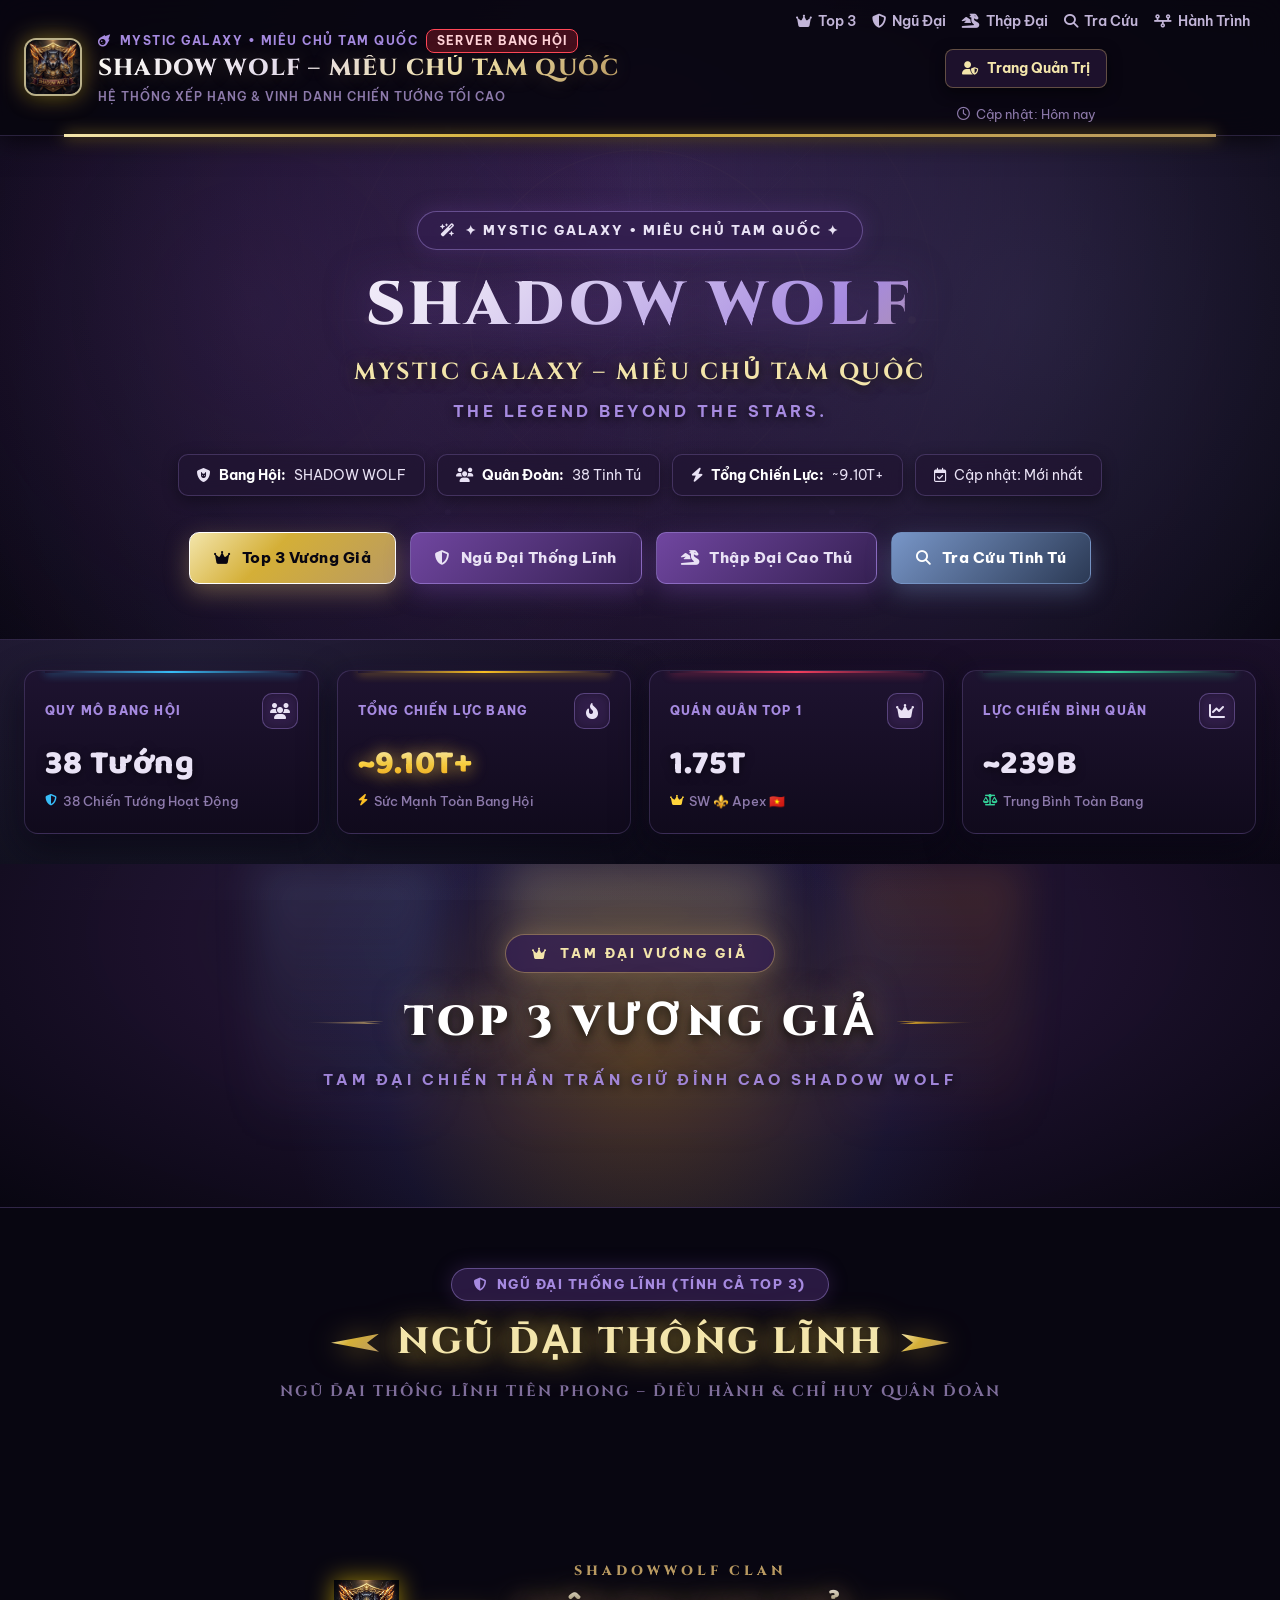
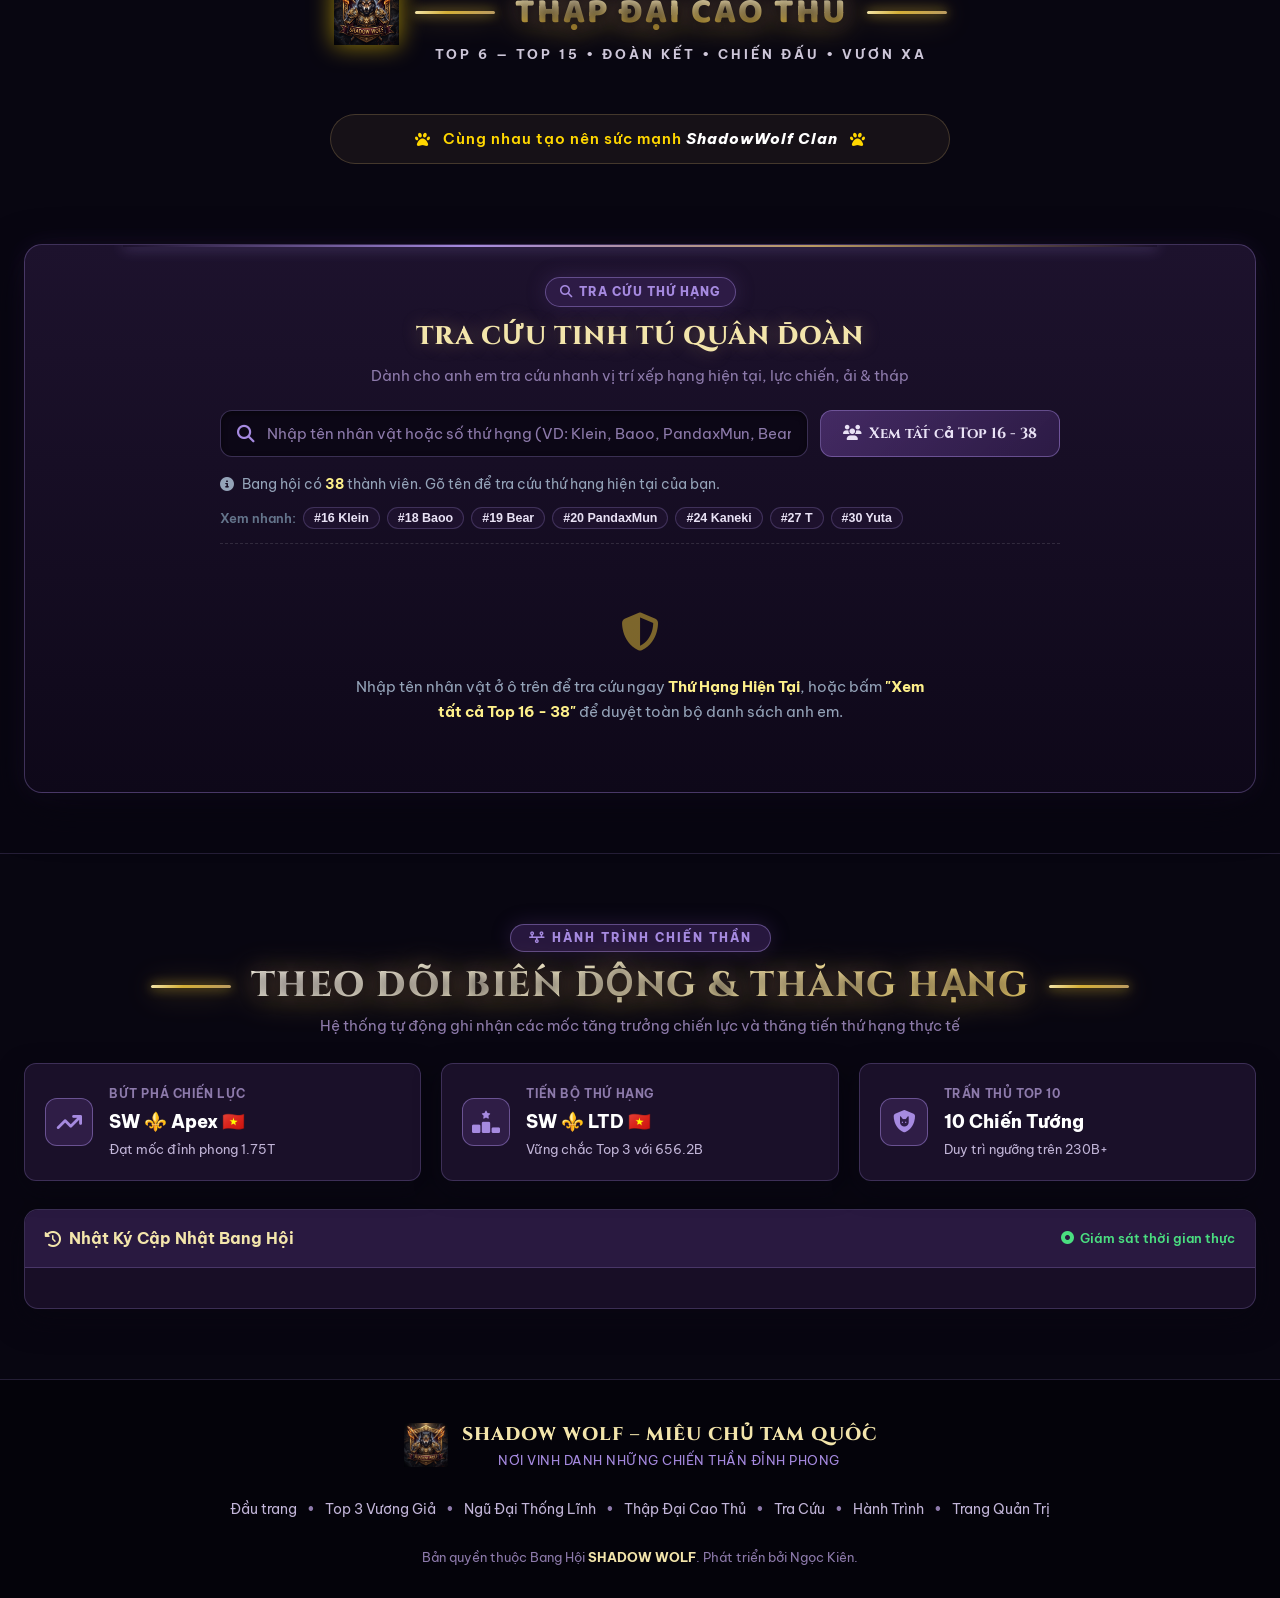
==== commit 4c9b8bb1: "ver15" ====
--- a/index.html
+++ b/index.html
@@ -462,12 +462,38 @@
          ========================================================================== -->
     <div class="modal-backdrop" id="modal-formation-view">
         <div class="modal-container modal-formation-wide">
+            <!-- MODAL HEADER STICKY -->
             <div class="modal-header">
-                <h3 class="modal-title">
-                    <i class="fa-solid fa-paw"></i> Hồ Sơ Tướng Lĩnh &amp; Trận Hình
-                </h3>
-                <button class="modal-close-btn" onclick="closeModal('modal-formation-view')">&times;</button>
-            </div>
+                <div class="modal-header-title-wrap">
+                    <h3 class="modal-title">
+                        <i class="fa-solid fa-shield-cat"></i> Hồ Sơ Tướng Lĩnh &amp; Trận Hình
+                    </h3>
+                </div>
+
+                <!-- BỘ ĐIỀU HƯỚNG TƯỚNG NHANH (< 1 / 38 >) -->
+                <div class="modal-member-nav">
+                    <button type="button" class="btn-nav-arrow" id="btn-modal-prev" onclick="navigateFormation(-1)" title="Chiến tướng trước (Phím Mũi Tên Trái)">
+                        <i class="fa-solid fa-chevron-left"></i>
+                    </button>
+                    <span class="modal-nav-counter" id="fm-nav-counter">1 / 38</span>
+                    <button type="button" class="btn-nav-arrow" id="btn-modal-next" onclick="navigateFormation(1)" title="Chiến tướng sau (Phím Mũi Tên Phải)">
+                        <i class="fa-solid fa-chevron-right"></i>
+                    </button>
+                </div>
+
+                <!-- CÁC NÚT THAO TÁC HEADER -->
+                <div class="modal-header-actions">
+                    <button type="button" class="btn-modal-action-icon" onclick="toggleFormationLightbox()" title="Phóng to ảnh toàn màn hình">
+                        <i class="fa-solid fa-expand"></i>
+                    </button>
+                    <button type="button" class="btn-modal-action-icon" onclick="downloadFormationImage()" title="Tải ảnh trận hình về máy">
+                        <i class="fa-solid fa-download"></i>
+                    </button>
+                    <button type="button" class="modal-close-btn" onclick="closeModal('modal-formation-view')" title="Đóng (Phím Esc)">&times;</button>
+                </div>
+            </div>
+
+            <!-- MODAL BODY SCROLLABLE (CUỘN MƯỢT MÀ KHÔNG BỊ KHÓA) -->
             <div class="modal-body">
                 <!-- THÔNG TIN HỒ SƠ TƯỚNG LĨNH (CHARACTER SHEET HEADER) -->
                 <div class="formation-member-header">
@@ -479,7 +505,7 @@
                             <div class="fm-name" id="formation-member-name">SW ⚜️ Apex 🇻🇳</div>
                             <div class="fm-tags">
                                 <span class="fm-rank-pill" id="formation-member-rank">Hạng #1</span>
-                                <span class="fm-stage-pill" id="formation-member-stage"><i class="fa-solid fa-mountain"></i> Ải 17.830</span>
+                                <span class="fm-stage-pill" id="formation-member-stage"><i class="fa-solid fa-mountain"></i> Ải 17.942</span>
                                 <span class="fm-tower-pill" id="formation-member-tower"><i class="fa-solid fa-chess-rook"></i> Tháp 4.794</span>
                                 <span class="member-title-badge title-than-vuong" id="formation-member-title">Thần Vương</span>
                                 <span class="member-note-badge note-bang-chu" id="formation-member-note">Bang Chủ</span>
@@ -487,7 +513,7 @@
                         </div>
                     </div>
                     <div class="fm-power-large">
-                        <span class="power-label">CHIẾN LỰC</span>
+                        <span class="power-label">CHIẾN LỰC HIỆN TẠI</span>
                         <div class="power-num">
                             <i class="fa-solid fa-bolt"></i>
                             <span id="formation-member-power">1.75T</span>
@@ -496,7 +522,13 @@
                 </div>
 
                 <!-- KHU VỰC HIỂN THỊ ẢNH CHỤP MÀN HÌNH GAME THỰC TẾ (FOCUSED GAME CARD) -->
-                <div class="formation-screenshot-box" id="formation-screenshot-container">
+                <div class="formation-screenshot-box" id="formation-screenshot-container" onclick="toggleFormationLightbox()" title="Nhấp vào để phóng to ảnh toàn màn hình">
+                    <!-- Góc viền trang trí 3D Gaming -->
+                    <span class="box-corner corner-tl"></span>
+                    <span class="box-corner corner-tr"></span>
+                    <span class="box-corner corner-bl"></span>
+                    <span class="box-corner corner-br"></span>
+
                     <!-- LOADING OVERLAY KHI ĐANG TẢI ẢNH -->
                     <div id="formation-screenshot-loader" class="formation-loader-overlay">
                         <div class="gaming-spinner"></div>
@@ -508,26 +540,61 @@
                     <img id="formation-screenshot-preview" class="screenshot-preview-img"
                         alt="Ảnh chụp màn hình đội hình">
 
+                    <!-- HINT CLICK TO ZOOM -->
+                    <div class="formation-zoom-hint" id="formation-zoom-hint">
+                        <i class="fa-solid fa-magnifying-glass-plus"></i> Nhấn để phóng to toàn màn hình
+                    </div>
+
                     <!-- BANNER KHI CHƯA CÓ ẢNH -->
                     <div id="formation-screenshot-placeholder" class="formation-empty-banner">
-                        <i class="fa-solid fa-triangle-exclamation empty-dh-icon"></i>
-                        <div class="empty-dh-title">Chưa cập nhật đội hình</div>
+                        <i class="fa-solid fa-shield-cat empty-dh-icon"></i>
+                        <div class="empty-dh-title">Chưa cập nhật ảnh đội hình</div>
                         <div class="empty-dh-desc">
-                            Thành viên này hiện chưa nộp ảnh chụp trận hình trong game. Quản Trị Viên có thể tải lên ảnh trong Trang Quản Trị.
-                        </div>
-                    </div>
-                </div>
-            </div>
+                            Thành viên này hiện chưa cập nhật ảnh chụp trận hình in-game. Quản Trị Viên có thể tải lên ảnh trong Trang Quản Trị.
+                        </div>
+                    </div>
+                </div>
+            </div>
+
+            <!-- MODAL FOOTER STICKY -->
             <div class="modal-footer">
-                <button type="button" class="btn btn-outline" id="btn-share-formation" onclick="copyFormationShareLink()">
-                    <i class="fa-solid fa-share-nodes"></i> Chia sẻ liên kết
+                <button type="button" class="btn btn-modal-nav" onclick="navigateFormation(-1)">
+                    <i class="fa-solid fa-chevron-left"></i> Tướng Trước
                 </button>
-                <button type="button" class="btn btn-gold" onclick="closeModal('modal-formation-view')">
-                    <i class="fa-solid fa-check"></i> Đóng
+                <div class="modal-footer-mid">
+                    <button type="button" class="btn btn-outline" id="btn-share-formation" onclick="copyFormationShareLink()">
+                        <i class="fa-solid fa-share-nodes"></i> Chia sẻ liên kết
+                    </button>
+                    <button type="button" class="btn btn-outline" onclick="downloadFormationImage()">
+                        <i class="fa-solid fa-download"></i> Tải ảnh về máy
+                    </button>
+                </div>
+                <button type="button" class="btn btn-modal-nav" onclick="navigateFormation(1)">
+                    Tướng Sau <i class="fa-solid fa-chevron-right"></i>
                 </button>
+                <button type="button" class="btn btn-gold btn-close-modal" onclick="closeModal('modal-formation-view')">
+                    <i class="fa-solid fa-xmark"></i> Đóng
+                </button>
             </div>
         </div>
     </div>
+
+    <!-- FULLSCREEN LIGHTBOX CHO ẢNH ĐỘI HÌNH -->
+    <div id="formation-lightbox" class="formation-lightbox-backdrop" onclick="closeFormationLightbox()">
+        <div class="lightbox-toolbar" onclick="event.stopPropagation()">
+            <span class="lightbox-title" id="lightbox-title">Ảnh Trận Hình Game</span>
+            <div class="lightbox-actions">
+                <button type="button" class="btn-lb-action" onclick="downloadFormationImage()" title="Tải ảnh về máy">
+                    <i class="fa-solid fa-download"></i> Tải Về
+                </button>
+                <button type="button" class="btn-lb-close" onclick="closeFormationLightbox()" title="Đóng (Phím Esc)">&times;</button>
+            </div>
+        </div>
+        <div class="lightbox-img-wrap" onclick="event.stopPropagation()">
+            <img id="lightbox-image" src="" alt="Ảnh Đội Hình Chi Tiết" class="lightbox-img">
+        </div>
+    </div>
+
 
     <!-- Toast Notification Container -->
     <div id="toast-container" class="toast-container"></div>
--- a/style.css
+++ b/style.css
@@ -3102,7 +3102,7 @@
     position: fixed;
     top: 24px;
     right: 24px;
-    z-index: 10000;
+    z-index: 999999 !important;
     display: flex;
     flex-direction: column;
     gap: 10px;
@@ -5419,51 +5419,163 @@
 .hist-change-tag.positive { color: #4ade80; }
 .hist-change-tag.neutral { color: var(--text-secondary); }
 
-/* 9. MODAL HỒ SƠ TƯỚNG LĨNH & TRẬN HÌNH */
+/* 9. MODAL HỒ SƠ TƯỚNG LĨNH & TRẬN HÌNH GAMING (SIÊU CẤP ĐỘC QUYỀN - CUỘN MƯỢT 100%) */
 .modal-backdrop {
     position: fixed;
     inset: 0;
-    background: rgba(8, 6, 17, 0.85);
-    backdrop-filter: blur(12px);
-    -webkit-backdrop-filter: blur(12px);
-    z-index: 1000;
+    background: rgba(4, 3, 10, 0.88);
+    backdrop-filter: blur(18px);
+    -webkit-backdrop-filter: blur(18px);
+    z-index: 100000;
     display: none;
-    align-items: center;
-    justify-content: center;
-    padding: 20px;
+    padding: 16px 12px;
+    overflow-y: auto !important;
+    -webkit-overflow-scrolling: touch !important;
+    overscroll-behavior: contain;
 }
 
 .modal-backdrop.active {
-    display: flex;
-}
-
+    display: flex !important;
+    align-items: flex-start !important;
+    justify-content: center !important;
+}
+
+body.modal-open {
+    overflow: hidden !important;
+}
+
+/* KHUNG MODAL RỘNG ĐỘI HÌNH (MODAL FORMATION WIDE) */
 .modal-formation-wide {
+    margin: auto !important;
     max-width: 880px;
     width: 100%;
-    background: rgba(28, 17, 43, 0.96);
-    border: 1.5px solid rgba(166, 138, 224, 0.4);
-    border-radius: 18px;
-    box-shadow: 0 0 50px rgba(112, 70, 160, 0.35), 0 20px 50px rgba(0, 0, 0, 0.9);
-    overflow: hidden;
-}
-
-.modal-header {
+    max-height: calc(100dvh - 32px);
+    display: flex !important;
+    flex-direction: column !important;
+    background: linear-gradient(180deg, #1c132c 0%, #0d0818 100%);
+    border: 1.5px solid rgba(255, 215, 0, 0.45);
+    border-radius: 20px;
+    box-shadow: 0 0 60px rgba(138, 43, 226, 0.4), 0 25px 80px rgba(0, 0, 0, 0.95), 0 0 25px rgba(255, 215, 0, 0.25);
+    overflow: hidden !important;
+    position: relative;
+    animation: modalSpringIn 0.35s cubic-bezier(0.175, 0.885, 0.32, 1.15) forwards;
+}
+
+@keyframes modalSpringIn {
+    0% {
+        opacity: 0;
+        transform: scale(0.92) translateY(24px);
+    }
+    100% {
+        opacity: 1;
+        transform: scale(1) translateY(0);
+    }
+}
+
+/* HEADER CỐ ĐỊNH TRÊN CÙNG (STICKY HEADER) */
+.modal-formation-wide .modal-header {
+    flex-shrink: 0;
+    position: sticky;
+    top: 0;
+    z-index: 25;
     display: flex;
     align-items: center;
     justify-content: space-between;
-    padding: 18px 24px;
-    background: rgba(43, 26, 66, 0.9);
-    border-bottom: 1px solid rgba(166, 138, 224, 0.25);
+    padding: 14px 20px;
+    background: linear-gradient(90deg, rgba(38, 22, 60, 0.98), rgba(20, 12, 34, 0.98));
+    border-bottom: 1px solid rgba(255, 215, 0, 0.3);
+    gap: 12px;
+}
+
+.modal-header-title-wrap {
+    display: flex;
+    align-items: center;
+    gap: 10px;
 }
 
 .modal-title {
     font-family: var(--font-cinzel);
-    font-size: 1.25rem;
+    font-size: 1.15rem;
     font-weight: 800;
     color: var(--color-gold-bright);
     display: flex;
     align-items: center;
     gap: 10px;
+    margin: 0;
+    text-shadow: 0 0 15px rgba(255, 212, 59, 0.4);
+}
+
+/* BỘ ĐIỀU HƯỚNG TƯỚNG NHANH TRÊN HEADER (< 1 / 38 >) */
+.modal-member-nav {
+    display: flex;
+    align-items: center;
+    gap: 6px;
+    background: rgba(10, 6, 18, 0.65);
+    border: 1px solid rgba(255, 215, 0, 0.3);
+    border-radius: 999px;
+    padding: 3px 8px;
+    box-shadow: inset 0 0 10px rgba(0, 0, 0, 0.6);
+}
+
+.btn-nav-arrow {
+    background: transparent;
+    border: none;
+    color: #ffd43b;
+    font-size: 0.9rem;
+    cursor: pointer;
+    width: 28px;
+    height: 28px;
+    border-radius: 50%;
+    display: flex;
+    align-items: center;
+    justify-content: center;
+    transition: all 0.2s cubic-bezier(0.16, 1, 0.3, 1);
+}
+
+.btn-nav-arrow:hover {
+    background: rgba(255, 215, 0, 0.25);
+    color: #ffffff;
+    transform: scale(1.15);
+    box-shadow: 0 0 10px rgba(255, 215, 0, 0.4);
+}
+
+.modal-nav-counter {
+    font-family: 'Baloo 2', sans-serif;
+    font-size: 0.88rem;
+    font-weight: 800;
+    color: #ffffff;
+    min-width: 58px;
+    text-align: center;
+    letter-spacing: 0.5px;
+}
+
+.modal-header-actions {
+    display: flex;
+    align-items: center;
+    gap: 8px;
+}
+
+.btn-modal-action-icon {
+    background: rgba(166, 138, 224, 0.15);
+    border: 1px solid rgba(255, 215, 0, 0.3);
+    color: #ffd43b;
+    width: 34px;
+    height: 34px;
+    border-radius: 8px;
+    display: inline-flex;
+    align-items: center;
+    justify-content: center;
+    cursor: pointer;
+    font-size: 0.88rem;
+    transition: all 0.2s cubic-bezier(0.16, 1, 0.3, 1);
+}
+
+.btn-modal-action-icon:hover {
+    background: rgba(255, 215, 0, 0.25);
+    border-color: #ffd43b;
+    color: #ffffff;
+    transform: translateY(-2px);
+    box-shadow: 0 0 12px rgba(255, 215, 0, 0.4);
 }
 
 .modal-close-btn {
@@ -5473,26 +5585,54 @@
     font-size: 1.8rem;
     cursor: pointer;
     line-height: 1;
-    transition: color 0.2s;
+    padding: 0 4px;
+    transition: all 0.2s;
 }
 
 .modal-close-btn:hover {
     color: #f87171;
-}
-
-.modal-body {
-    padding: 24px;
-}
-
+    transform: scale(1.2);
+}
+
+/* THÂN MODAL CUỘN MƯỢT MÀ (SCROLLABLE BODY - CUỘN LÊN XUỐNG 100% HOÀN HẢO) */
+.modal-formation-wide .modal-body {
+    flex: 1 1 auto;
+    overflow-y: auto !important;
+    -webkit-overflow-scrolling: touch !important;
+    overscroll-behavior: contain;
+    padding: 20px 22px;
+    max-height: calc(100dvh - 150px);
+}
+
+.modal-formation-wide .modal-body::-webkit-scrollbar {
+    width: 7px;
+}
+
+.modal-formation-wide .modal-body::-webkit-scrollbar-track {
+    background: rgba(13, 8, 24, 0.7);
+    border-radius: 10px;
+}
+
+.modal-formation-wide .modal-body::-webkit-scrollbar-thumb {
+    background: linear-gradient(180deg, #f59e0b, #d97706);
+    border-radius: 10px;
+    box-shadow: 0 0 10px rgba(245, 158, 11, 0.5);
+}
+
+/* HỒ SƠ TƯỚNG LĨNH HEADER (CHARACTER SHEET INFO) */
 .formation-member-header {
     display: flex;
     justify-content: space-between;
     align-items: center;
-    margin-bottom: 20px;
+    margin-bottom: 18px;
     padding-bottom: 16px;
-    border-bottom: 1px solid rgba(166, 138, 224, 0.15);
+    border-bottom: 1px solid rgba(166, 138, 224, 0.2);
     flex-wrap: wrap;
     gap: 16px;
+    background: rgba(22, 14, 36, 0.5);
+    padding: 14px 18px;
+    border-radius: 14px;
+    border: 1px solid rgba(166, 138, 224, 0.15);
 }
 
 .fm-header-left {
@@ -5508,7 +5648,8 @@
     overflow: hidden;
     border: 2.5px solid var(--color-gold-bright) !important;
     flex-shrink: 0;
-    box-shadow: 0 0 18px rgba(185, 154, 98, 0.4) !important;
+    box-shadow: 0 0 20px rgba(255, 212, 59, 0.45) !important;
+    position: relative;
 }
 
 .fm-avatar-img {
@@ -5528,6 +5669,7 @@
     font-size: 1.45rem;
     font-weight: 800;
     color: #ffffff;
+    text-shadow: 0 0 12px rgba(255, 255, 255, 0.3);
 }
 
 .fm-tags {
@@ -5537,81 +5679,434 @@
     flex-wrap: wrap;
 }
 
+.fm-rank-pill {
+    background: linear-gradient(135deg, rgba(255, 215, 0, 0.2), rgba(245, 158, 11, 0.35));
+    border: 1px solid rgba(255, 215, 0, 0.5);
+    color: #ffd43b;
+    padding: 3px 10px;
+    border-radius: 999px;
+    font-size: 0.78rem;
+    font-weight: 800;
+    display: inline-flex;
+    align-items: center;
+    gap: 4px;
+}
+
+.fm-stage-pill, .fm-tower-pill {
+    background: rgba(166, 138, 224, 0.15);
+    border: 1px solid rgba(166, 138, 224, 0.3);
+    color: #e2e8f0;
+    padding: 3px 10px;
+    border-radius: 999px;
+    font-size: 0.78rem;
+    font-weight: 700;
+    display: inline-flex;
+    align-items: center;
+    gap: 4px;
+}
+
 .fm-power-large {
     text-align: right;
+    background: rgba(10, 6, 18, 0.6);
+    padding: 8px 16px;
+    border-radius: 12px;
+    border: 1px solid rgba(255, 215, 0, 0.25);
 }
 
 .power-label {
+    font-size: 0.72rem;
+    font-weight: 800;
+    color: var(--text-muted);
+    letter-spacing: 1.2px;
+    text-transform: uppercase;
+}
+
+.power-num {
+    font-family: 'Baloo 2', 'Be Vietnam Pro', sans-serif;
+    font-size: 1.85rem;
+    font-weight: 800;
+    color: var(--color-gold-bright) !important;
+    display: flex;
+    align-items: center;
+    gap: 6px;
+    text-shadow: 0 0 20px rgba(255, 212, 59, 0.5);
+}
+
+/* KHUNG HIỂN THỊ ẢNH TRẬN HÌNH GAME (FOCUSED GAME CARD CONTAINER) */
+.formation-screenshot-box {
+    position: relative;
+    border-radius: 14px;
+    background: #07050d;
+    border: 1.5px solid rgba(255, 215, 0, 0.35);
+    box-shadow: inset 0 0 35px rgba(0, 0, 0, 0.95), 0 10px 30px rgba(0, 0, 0, 0.8);
+    overflow: hidden;
+    display: flex;
+    flex-direction: column;
+    align-items: center;
+    justify-content: center;
+    min-height: 320px;
+    cursor: zoom-in;
+    transition: all 0.3s cubic-bezier(0.16, 1, 0.3, 1);
+}
+
+.formation-screenshot-box:hover {
+    border-color: rgba(255, 215, 0, 0.7);
+    box-shadow: inset 0 0 35px rgba(0, 0, 0, 0.95), 0 0 30px rgba(255, 215, 0, 0.25);
+}
+
+.screenshot-preview-img {
+    width: 100%;
+    height: auto;
+    max-height: 58vh;
+    object-fit: contain;
+    display: block;
+    transition: transform 0.3s ease;
+}
+
+.formation-screenshot-box:hover .screenshot-preview-img {
+    transform: scale(1.015);
+}
+
+.formation-zoom-hint {
+    position: absolute;
+    bottom: 12px;
+    right: 12px;
+    background: rgba(10, 6, 18, 0.88);
+    border: 1px solid rgba(255, 215, 0, 0.45);
+    color: #ffd43b;
+    padding: 6px 14px;
+    border-radius: 999px;
     font-size: 0.75rem;
     font-weight: 700;
-    color: var(--text-muted);
-    letter-spacing: 1px;
-    text-transform: uppercase;
-}
-
-.power-num {
-    font-family: 'Baloo 2', 'Be Vietnam Pro', sans-serif;
-    font-size: 1.8rem;
-    font-weight: 800;
-    color: var(--color-gold-bright) !important;
+    backdrop-filter: blur(8px);
     display: flex;
     align-items: center;
     gap: 6px;
-    text-shadow: 0 0 15px rgba(185, 154, 98, 0.4);
-}
-
-.formation-screenshot-box {
-    position: relative;
-    border-radius: 12px;
-    overflow: hidden;
-    background: rgba(12, 8, 22, 0.9);
-    border: 1px solid rgba(166, 138, 224, 0.2);
-    min-height: 280px;
-    display: flex;
-    align-items: center;
-    justify-content: center;
-}
-
-.screenshot-preview-img {
-    width: 100%;
-    max-height: 480px;
-    object-fit: contain;
-    display: none;
+    pointer-events: none;
+    box-shadow: 0 4px 15px rgba(0, 0, 0, 0.8);
+    animation: hintFloat 2.5s ease-in-out infinite;
+}
+
+@keyframes hintFloat {
+    0%, 100% { transform: translateY(0); }
+    50% { transform: translateY(-4px); }
 }
 
 .formation-empty-banner {
     text-align: center;
-    padding: 40px 20px;
+    padding: 50px 24px;
     color: var(--text-muted);
 }
 
 .empty-dh-icon {
-    font-size: 2.5rem;
+    font-size: 3rem;
     color: var(--color-lavender);
-    margin-bottom: 12px;
+    margin-bottom: 14px;
+    opacity: 0.75;
 }
 
 .empty-dh-title {
-    font-size: 1.15rem;
-    font-weight: 700;
+    font-size: 1.25rem;
+    font-weight: 800;
     color: #ffffff;
-    margin-bottom: 6px;
+    margin-bottom: 8px;
 }
 
 .empty-dh-desc {
-    font-size: 0.88rem;
+    font-size: 0.9rem;
     max-width: 480px;
     margin: 0 auto;
-}
-
-.modal-footer {
-    display: flex;
-    justify-content: flex-end;
+    line-height: 1.6;
+}
+
+/* FOOTER CỐ ĐỊNH DƯỚI CÙNG (STICKY FOOTER) */
+.modal-formation-wide .modal-footer {
+    flex-shrink: 0;
+    position: sticky;
+    bottom: 0;
+    z-index: 25;
+    padding: 12px 20px;
+    background: rgba(12, 7, 22, 0.98);
+    border-top: 1px solid rgba(166, 138, 224, 0.25);
+    display: flex;
+    justify-content: space-between;
+    align-items: center;
+    flex-wrap: wrap;
+    gap: 10px;
+}
+
+.modal-footer-mid {
+    display: flex;
+    align-items: center;
+    gap: 8px;
+}
+
+.btn-modal-nav {
+    background: rgba(255, 215, 0, 0.12);
+    border: 1px solid rgba(255, 215, 0, 0.35);
+    color: #ffd43b;
+    padding: 8px 16px;
+    border-radius: 10px;
+    font-weight: 700;
+    font-size: 0.88rem;
+    cursor: pointer;
+    display: inline-flex;
+    align-items: center;
+    gap: 8px;
+    transition: all 0.2s cubic-bezier(0.16, 1, 0.3, 1);
+}
+
+.btn-modal-nav:hover {
+    background: rgba(255, 215, 0, 0.28);
+    border-color: #ffd43b;
+    color: #ffffff;
+    transform: translateY(-2px);
+    box-shadow: 0 4px 15px rgba(255, 215, 0, 0.25);
+}
+
+.btn-close-modal {
+    padding: 8px 18px !important;
+    font-size: 0.88rem !important;
+}
+
+/* FULLSCREEN LIGHTBOX CHO ẢNH ĐỘI HÌNH */
+.formation-lightbox-backdrop {
+    position: fixed;
+    inset: 0;
+    background: rgba(3, 2, 8, 0.96);
+    backdrop-filter: blur(24px);
+    -webkit-backdrop-filter: blur(24px);
+    z-index: 200000;
+    display: none;
+    flex-direction: column;
+    align-items: center;
+    justify-content: center;
+    padding: 20px;
+    animation: fadeIn 0.25s ease forwards;
+}
+
+.formation-lightbox-backdrop.active {
+    display: flex !important;
+}
+
+.lightbox-toolbar {
+    position: absolute;
+    top: 18px;
+    left: 20px;
+    right: 20px;
+    display: flex;
+    justify-content: space-between;
+    align-items: center;
+    z-index: 10;
+    pointer-events: auto;
+}
+
+.lightbox-title {
+    font-family: var(--font-cinzel);
+    font-size: 1.15rem;
+    font-weight: 800;
+    color: #ffd43b;
+    text-shadow: 0 0 15px rgba(255, 212, 59, 0.5);
+}
+
+.lightbox-actions {
+    display: flex;
+    align-items: center;
     gap: 12px;
-    padding: 16px 24px;
-    background: rgba(21, 13, 34, 0.95);
-    border-top: 1px solid rgba(166, 138, 224, 0.18);
-}
+}
+
+.btn-lb-action {
+    background: rgba(255, 215, 0, 0.15);
+    border: 1px solid rgba(255, 215, 0, 0.4);
+    color: #ffd43b;
+    padding: 6px 14px;
+    border-radius: 8px;
+    font-weight: 700;
+    font-size: 0.85rem;
+    cursor: pointer;
+    display: inline-flex;
+    align-items: center;
+    gap: 6px;
+    transition: all 0.2s;
+}
+
+.btn-lb-action:hover {
+    background: rgba(255, 215, 0, 0.3);
+    color: #ffffff;
+    box-shadow: 0 0 15px rgba(255, 215, 0, 0.4);
+}
+
+.btn-lb-close {
+    background: transparent;
+    border: none;
+    color: #ffffff;
+    font-size: 2.2rem;
+    cursor: pointer;
+    line-height: 1;
+    transition: all 0.2s;
+}
+
+.btn-lb-close:hover {
+    color: #f87171;
+    transform: scale(1.2);
+}
+
+.lightbox-img-wrap {
+    max-width: 95vw;
+    max-height: 88vh;
+    display: flex;
+    align-items: center;
+    justify-content: center;
+    overflow: hidden;
+}
+
+.lightbox-img {
+    max-width: 100%;
+    max-height: 88vh;
+    object-fit: contain;
+    border-radius: 12px;
+    box-shadow: 0 20px 60px rgba(0, 0, 0, 0.95), 0 0 40px rgba(255, 215, 0, 0.25);
+    animation: zoomIn 0.3s cubic-bezier(0.16, 1, 0.3, 1) forwards;
+}
+
+@keyframes zoomIn {
+    0% { transform: scale(0.92); opacity: 0; }
+    100% { transform: scale(1); opacity: 1; }
+}
+
+/* NÂNG CẤP GIAO DIỆN XỊN HƠN (GAMING LUXURY OVERHAUL) */
+/* Hiệu ứng quét sáng lấp lánh (Luxury Light Sweep) */
+@keyframes luxuryGleam {
+    0% { background-position: -200% 0; }
+    100% { background-position: 200% 0; }
+}
+
+.supreme-champ-card {
+    position: relative;
+    transition: all 0.35s cubic-bezier(0.16, 1, 0.3, 1) !important;
+}
+
+.supreme-champ-card:hover {
+    transform: translateY(-8px) scale(1.02) !important;
+}
+
+/* Hào quang Quán Quân Apex */
+.rank-1-supreme {
+    box-shadow: 0 0 50px rgba(255, 215, 0, 0.35), inset 0 0 30px rgba(255, 180, 0, 0.15) !important;
+}
+
+.rank-1-supreme:hover {
+    box-shadow: 0 0 70px rgba(255, 215, 0, 0.55), inset 0 0 40px rgba(255, 180, 0, 0.25) !important;
+}
+
+/* Hào quang Á Quân Yudai */
+.rank-2-supreme {
+    box-shadow: 0 0 45px rgba(0, 229, 255, 0.28), inset 0 0 25px rgba(0, 200, 255, 0.12) !important;
+}
+
+.rank-2-supreme:hover {
+    box-shadow: 0 0 65px rgba(0, 229, 255, 0.45), inset 0 0 35px rgba(0, 200, 255, 0.2) !important;
+}
+
+/* Hào quang Quý Quân LTD */
+.rank-3-supreme {
+    box-shadow: 0 0 45px rgba(255, 130, 45, 0.28), inset 0 0 25px rgba(255, 100, 0, 0.12) !important;
+}
+
+.rank-3-supreme:hover {
+    box-shadow: 0 0 65px rgba(255, 130, 45, 0.45), inset 0 0 35px rgba(255, 100, 0, 0.2) !important;
+}
+
+/* Huy hiệu neon có ảnh đội hình */
+.dh-ready-tag {
+    background: linear-gradient(135deg, rgba(34, 197, 94, 0.2), rgba(16, 185, 129, 0.35));
+    border: 1px solid #10b981;
+    color: #6ee7b7;
+    font-size: 0.68rem;
+    font-weight: 800;
+    padding: 2px 7px;
+    border-radius: 999px;
+    display: inline-flex;
+    align-items: center;
+    gap: 4px;
+    box-shadow: 0 0 10px rgba(16, 185, 129, 0.35);
+}
+
+/* Góc viền trang trí 3D Gaming */
+.box-corner {
+    position: absolute;
+    width: 10px;
+    height: 10px;
+    border-color: rgba(255, 215, 0, 0.7);
+    pointer-events: none;
+    z-index: 5;
+}
+
+.box-corner.corner-tl {
+    top: -1px;
+    left: -1px;
+    border-top: 2px solid;
+    border-left: 2px solid;
+    border-top-left-radius: 4px;
+}
+
+.box-corner.corner-tr {
+    top: -1px;
+    right: -1px;
+    border-top: 2px solid;
+    border-right: 2px solid;
+    border-top-right-radius: 4px;
+}
+
+.box-corner.corner-bl {
+    bottom: -1px;
+    left: -1px;
+    border-bottom: 2px solid;
+    border-left: 2px solid;
+    border-bottom-left-radius: 4px;
+}
+
+.box-corner.corner-br {
+    bottom: -1px;
+    right: -1px;
+    border-bottom: 2px solid;
+    border-right: 2px solid;
+    border-bottom-right-radius: 4px;
+}
+
+/* Thẻ Thập Đại Tinh Anh & Toàn Quân hover xịn hơn */
+.elite-member-card {
+    transition: all 0.3s cubic-bezier(0.16, 1, 0.3, 1) !important;
+}
+
+.elite-member-card:hover {
+    transform: translateY(-6px) !important;
+    border-color: rgba(255, 215, 0, 0.6) !important;
+    box-shadow: 0 12px 30px rgba(0, 0, 0, 0.8), 0 0 25px rgba(255, 215, 0, 0.25) !important;
+}
+
+.btn-hero {
+    position: relative;
+    overflow: hidden;
+}
+
+.btn-hero::after {
+    content: '';
+    position: absolute;
+    top: 0;
+    left: -150%;
+    width: 60%;
+    height: 100%;
+    background: linear-gradient(90deg, transparent, rgba(255, 255, 255, 0.3), transparent);
+    transform: skewX(-20deg);
+    animation: buttonGleam 4s infinite ease-in-out;
+}
+
+@keyframes buttonGleam {
+    0%, 70% { left: -150%; }
+    100% { left: 200%; }
+}
+
 
 /* 10. FOOTER CHÍNH */
 .site-footer {
@@ -5839,3 +6334,165 @@
         grid-template-columns: 1fr !important;
     }
 }
+
+/* ==========================================================================
+   TỐI ƯU HÓA ĐỘI HÌNH VÀ MODAL TRÊN THIẾT BỊ DI ĐỘNG (MOBILE RESPONSIVE)
+   ========================================================================== */
+@media (max-width: 640px) {
+    .modal-backdrop {
+        padding: 10px 6px !important;
+    }
+
+    .modal-formation-wide {
+        max-height: calc(100dvh - 20px) !important;
+        border-radius: 16px !important;
+    }
+
+    .modal-formation-wide .modal-header {
+        padding: 10px 14px !important;
+        display: flex !important;
+        align-items: center !important;
+        justify-content: space-between !important;
+        gap: 8px !important;
+    }
+
+    .modal-header-title-wrap {
+        display: flex;
+        align-items: center;
+        gap: 6px;
+    }
+
+    .modal-title {
+        font-size: 0.95rem !important;
+    }
+
+    .modal-member-nav {
+        padding: 2px 6px !important;
+    }
+
+    .btn-nav-arrow {
+        width: 24px !important;
+        height: 24px !important;
+        font-size: 0.8rem !important;
+    }
+
+    .modal-nav-counter {
+        font-size: 0.78rem !important;
+        min-width: 44px !important;
+    }
+
+    .btn-modal-action-icon {
+        width: 28px !important;
+        height: 28px !important;
+        font-size: 0.75rem !important;
+    }
+
+    .modal-close-btn {
+        font-size: 1.5rem !important;
+    }
+
+    .modal-formation-wide .modal-body {
+        padding: 12px 10px !important;
+        max-height: calc(100dvh - 190px) !important;
+    }
+
+    .formation-member-header {
+        padding: 10px 12px !important;
+        margin-bottom: 12px !important;
+        gap: 10px !important;
+        flex-direction: column !important;
+        align-items: stretch !important;
+    }
+
+    .fm-header-left {
+        gap: 12px !important;
+    }
+
+    .fm-avatar-box {
+        width: 50px !important;
+        height: 50px !important;
+    }
+
+    .fm-name {
+        font-size: 1.15rem !important;
+    }
+
+    .fm-tags {
+        gap: 4px !important;
+    }
+
+    .fm-rank-pill, .fm-stage-pill, .fm-tower-pill {
+        font-size: 0.7rem !important;
+        padding: 2px 6px !important;
+    }
+
+    .fm-power-large {
+        display: flex !important;
+        align-items: center !important;
+        justify-content: space-between !important;
+        padding: 6px 12px !important;
+        text-align: left !important;
+    }
+
+    .power-label {
+        font-size: 0.68rem !important;
+    }
+
+    .power-num {
+        font-size: 1.4rem !important;
+    }
+
+    .formation-screenshot-box {
+        min-height: 220px !important;
+    }
+
+    .screenshot-preview-img {
+        max-height: 46vh !important;
+    }
+
+    .modal-formation-wide .modal-footer {
+        padding: 10px 10px !important;
+        display: grid !important;
+        grid-template-columns: 1fr 1fr !important;
+        gap: 6px !important;
+    }
+
+    .modal-formation-wide .modal-footer .btn-modal-nav {
+        justify-content: center !important;
+        padding: 8px 6px !important;
+        font-size: 0.8rem !important;
+    }
+
+    .modal-footer-mid {
+        grid-column: 1 / -1 !important;
+        display: grid !important;
+        grid-template-columns: 1fr 1fr !important;
+        gap: 6px !important;
+        width: 100% !important;
+    }
+
+    .modal-footer-mid .btn {
+        padding: 7px 4px !important;
+        font-size: 0.75rem !important;
+        justify-content: center !important;
+    }
+
+    .btn-close-modal {
+        grid-column: 1 / -1 !important;
+        width: 100% !important;
+        justify-content: center !important;
+        padding: 9px !important;
+        font-size: 0.85rem !important;
+    }
+}
+
+
+/* Nút chia sẻ thành công */
+.btn-copied-success {
+    background: rgba(16, 185, 129, 0.25) !important;
+    border-color: #10b981 !important;
+    color: #6ee7b7 !important;
+    box-shadow: 0 0 15px rgba(16, 185, 129, 0.4) !important;
+    transform: scale(1.03) !important;
+    transition: all 0.25s ease !important;
+}
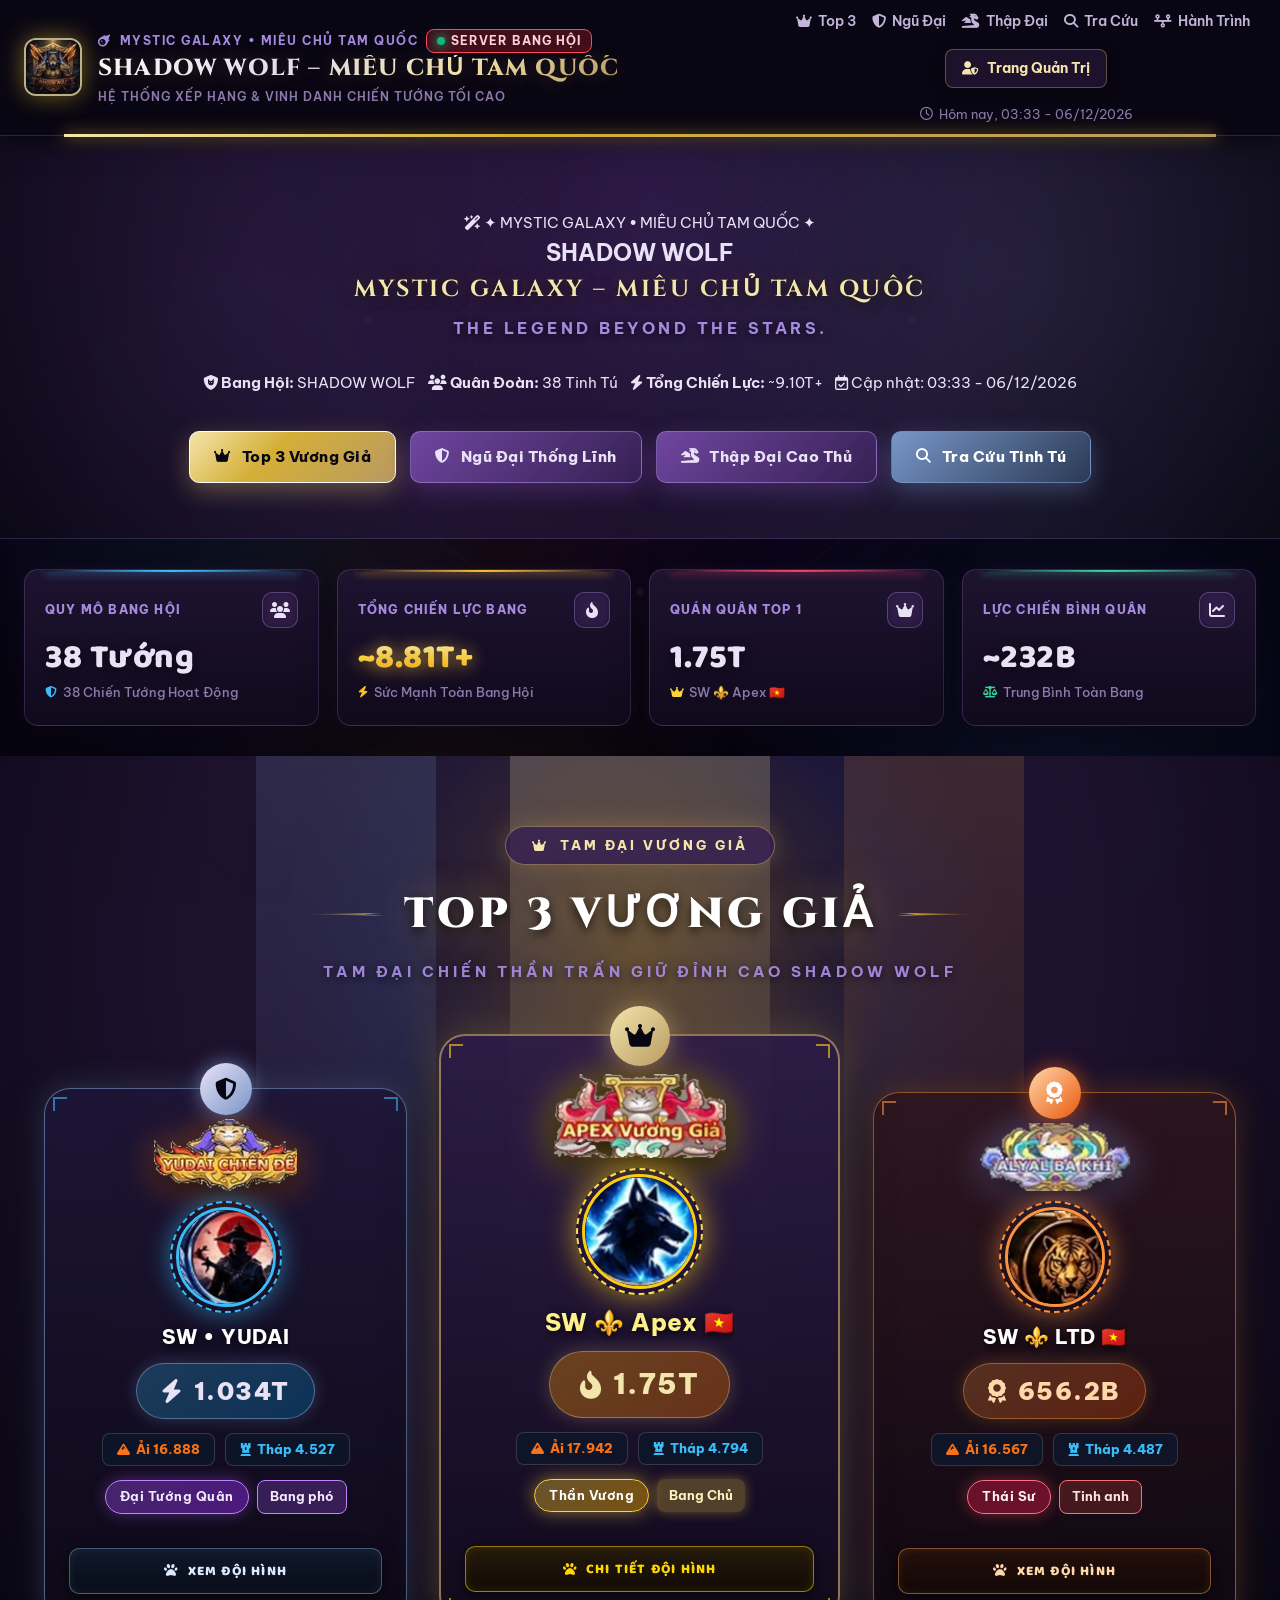
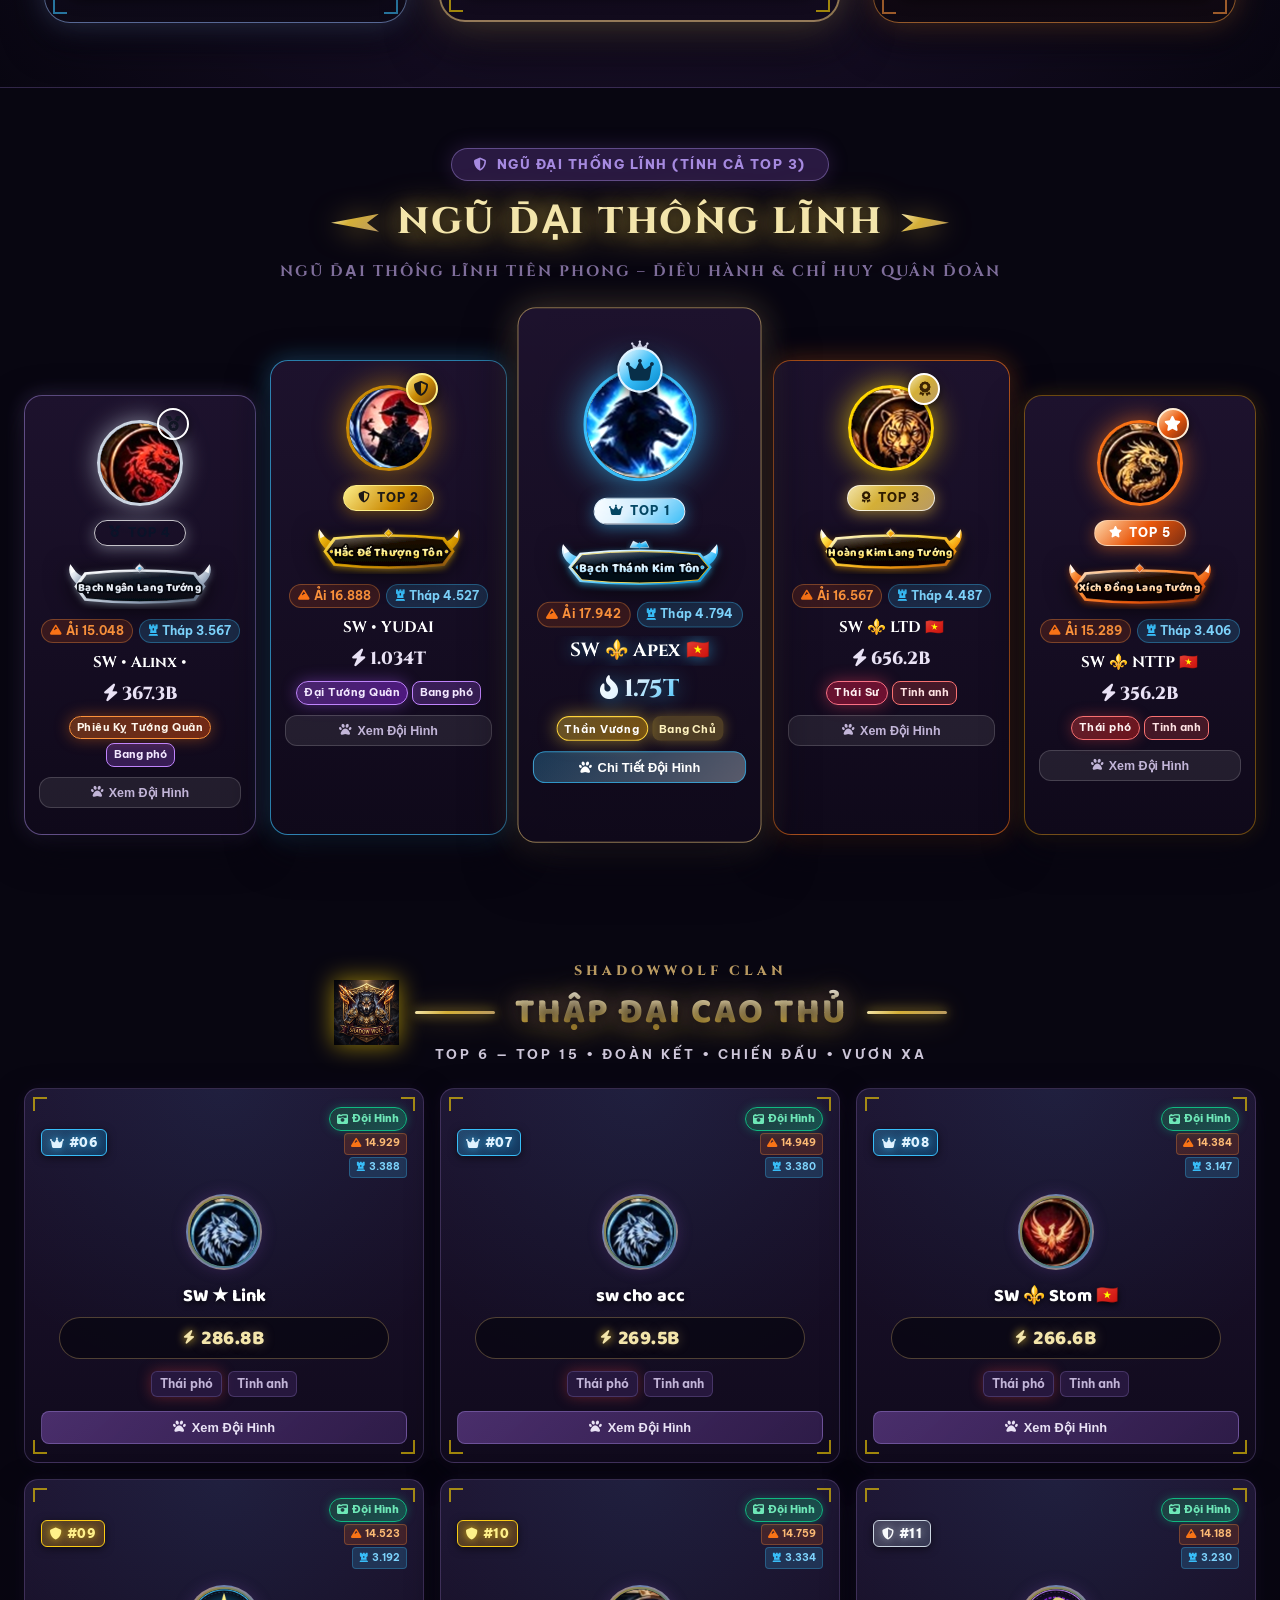
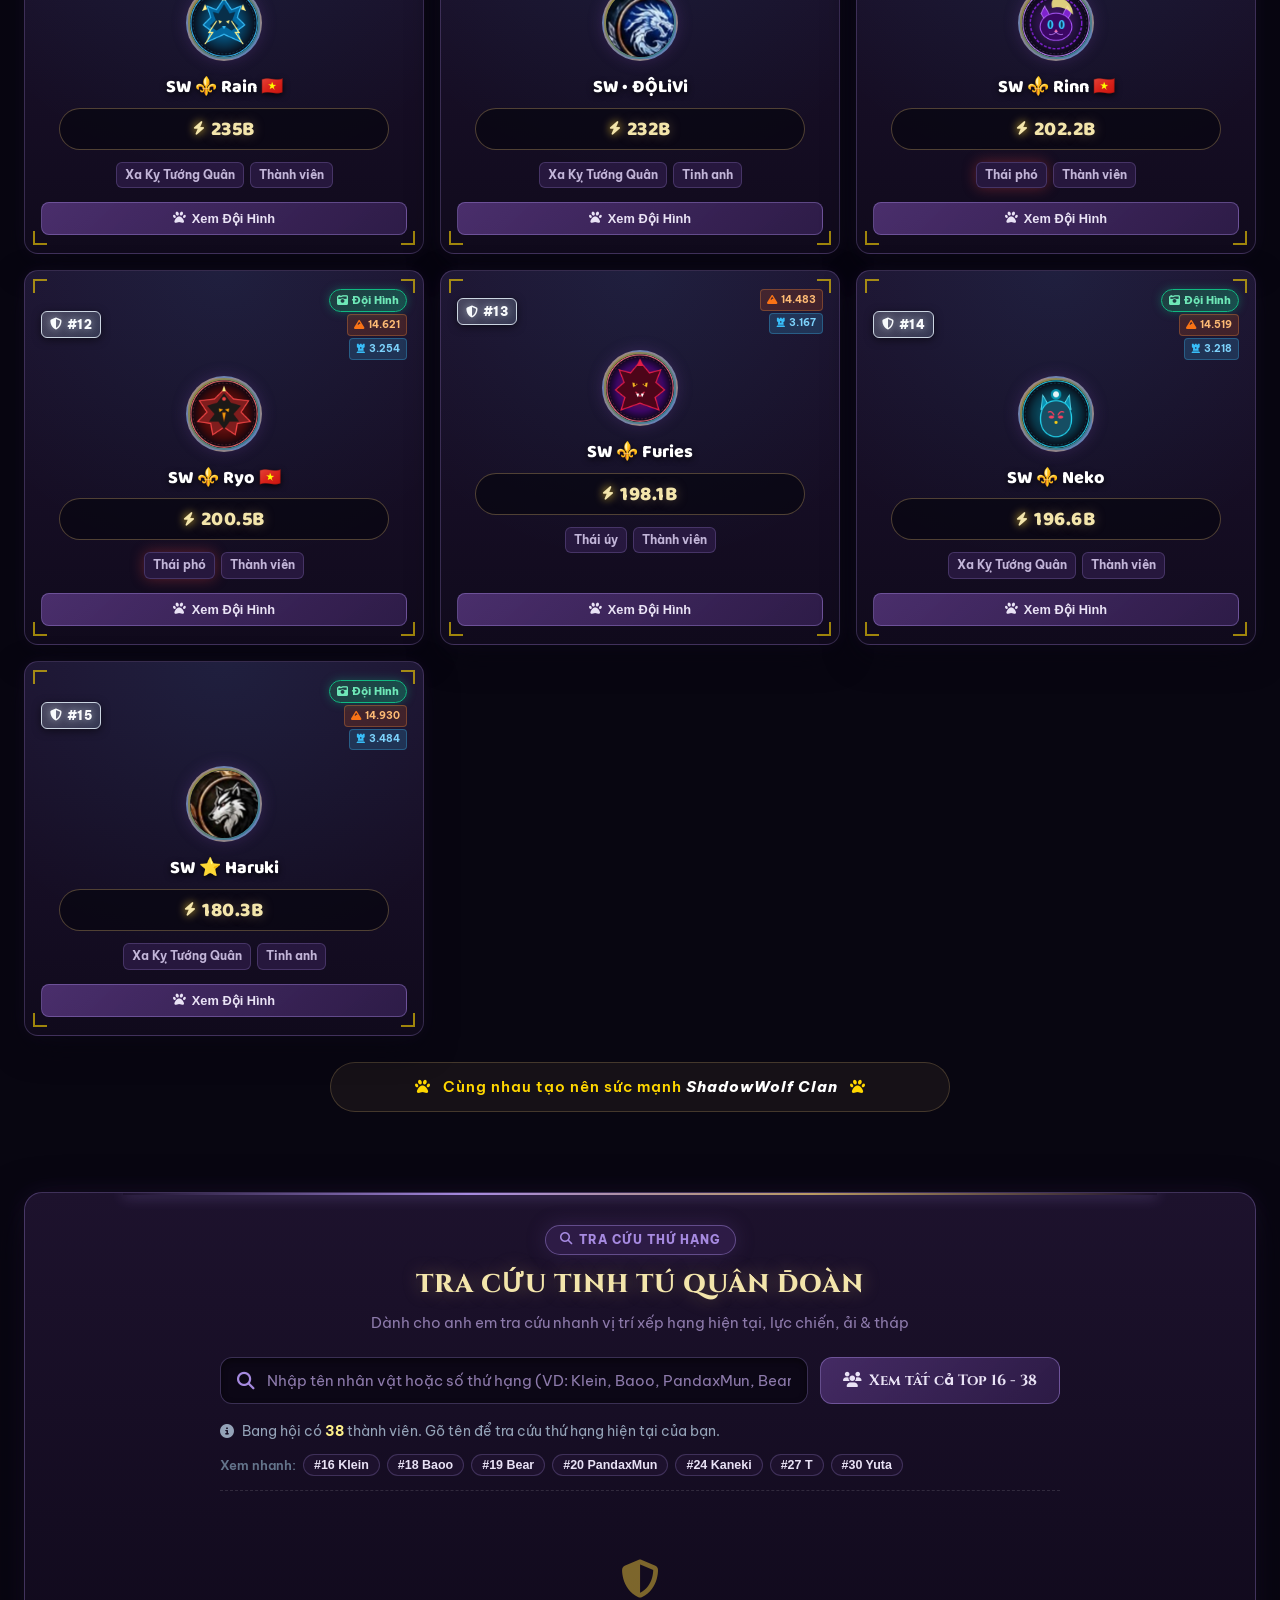
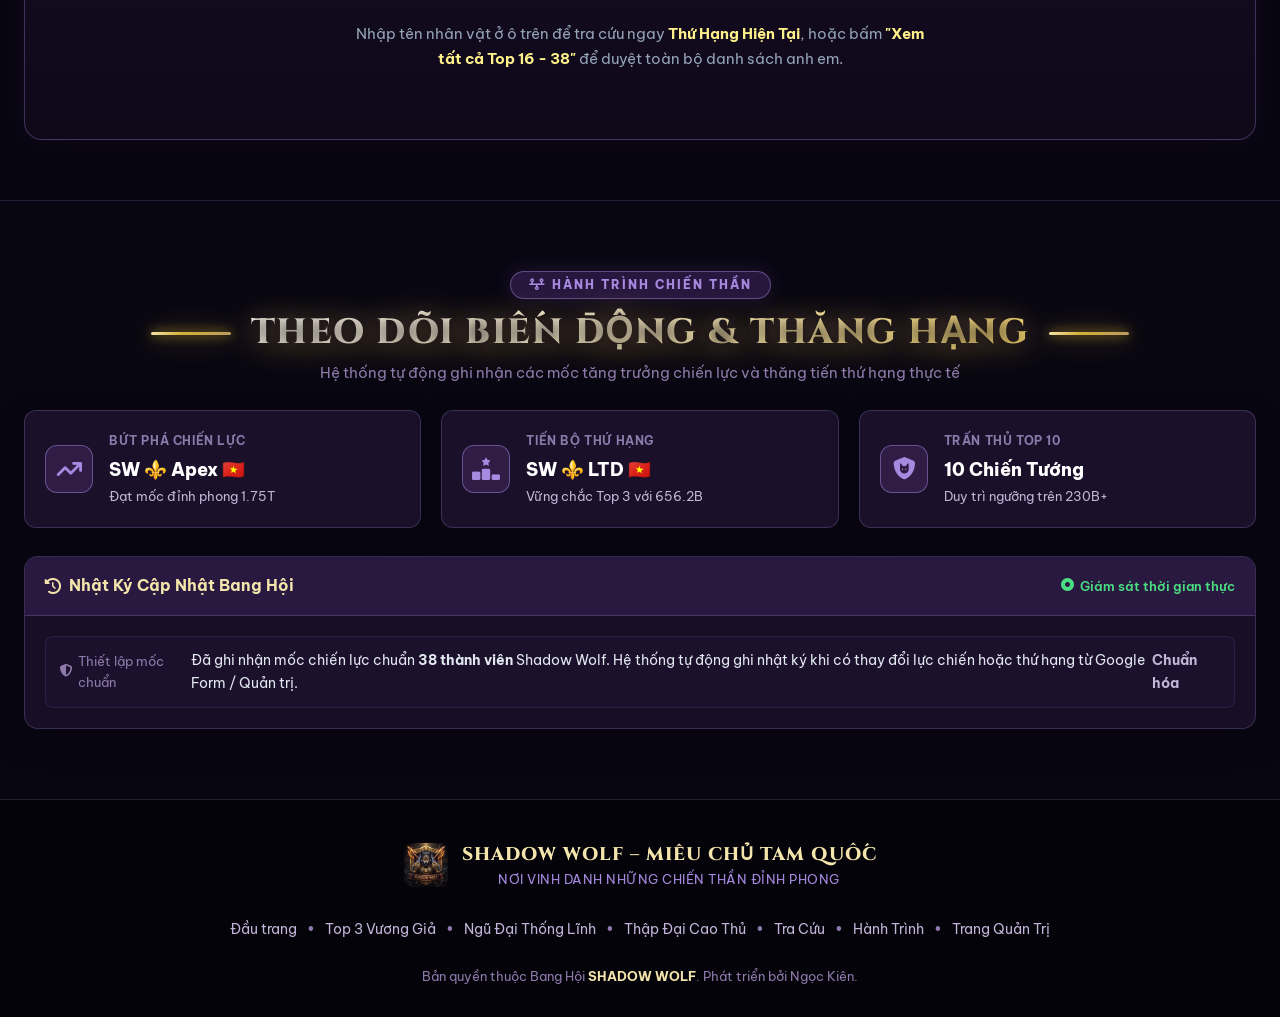
==== commit 9bfb7704: "ver17" ====
--- a/index.html
+++ b/index.html
@@ -80,7 +80,7 @@
                     <div class="game-subheading">
                         <i class="fa-solid fa-meteor"></i>
                         <span>MYSTIC GALAXY • MIÊU CHỦ TAM QUỐC</span>
-                        <span class="badge-server">SERVER BANG HỘI</span>
+                        <span class="badge-server"><span class="live-beacon-dot"></span>SERVER BANG HỘI</span>
                     </div>
                     <h1 class="main-title">SHADOW WOLF – MIÊU CHỦ TAM QUỐC</h1>
                     <div class="main-desc">
@@ -596,6 +596,11 @@
     </div>
 
 
+    <!-- NÚT CUỘN LÊN ĐẦU TRANG PHONG CÁCH GAMING -->
+    <button type="button" id="btn-back-to-top" class="btn-back-to-top" onclick="scrollToTop()" title="Cuộn lên đầu trang">
+        <i class="fa-solid fa-arrow-up"></i>
+    </button>
+
     <!-- Toast Notification Container -->
     <div id="toast-container" class="toast-container"></div>
 
--- a/style.css
+++ b/style.css
@@ -161,8 +161,7 @@
     position: relative;
     padding: 24px 0 20px 0;
     border-bottom: 2px solid rgba(255, 212, 59, 0.35);
-    background: linear-gradient(180deg, rgba(22, 32, 54, 0.96) 0%, rgba(14, 20, 36, 0.9) 100%);
-    backdrop-filter: blur(16px);
+    background: linear-gradient(180deg, rgba(22, 32, 54, 0.98) 0%, rgba(14, 20, 36, 0.98) 100%);
     box-shadow: 0 6px 30px rgba(0, 0, 0, 0.6);
     z-index: 50;
 }
@@ -489,17 +488,7 @@
     gap: 16px;
 }
 
-.stat-card {
-    position: relative;
-    background: linear-gradient(145deg, rgba(22, 28, 48, 0.85) 0%, rgba(13, 16, 28, 0.95) 100%);
-    border: 1px solid rgba(255, 255, 255, 0.09);
-    border-top: 1px solid rgba(255, 255, 255, 0.18);
-    border-radius: 14px;
-    padding: 16px 18px 14px 18px;
-    display: flex;
-    flex-direction: column;
-    justify-content: space-between;
-    backdrop-filter: blur(16px);
+/* zero-lag */
     box-shadow: 0 8px 24px rgba(0, 0, 0, 0.5), inset 0 1px 0 rgba(255, 255, 255, 0.08);
     overflow: hidden;
     transition: all 0.28s cubic-bezier(0.16, 1, 0.3, 1);
@@ -1736,12 +1725,7 @@
     padding: 15px 0 20px 0;
 }
 
-.controls-card {
-    background: var(--bg-card);
-    border: 1px solid rgba(255, 255, 255, 0.15);
-    border-radius: var(--radius-lg);
-    padding: 20px 24px;
-    backdrop-filter: blur(14px);
+/* zero-lag */
     box-shadow: var(--card-shadow);
 }
 
@@ -1927,13 +1911,7 @@
     padding: 10px 0 30px 0;
 }
 
-.table-card-wrapper {
-    background: var(--bg-card);
-    border: 1px solid rgba(255, 255, 255, 0.15);
-    border-radius: var(--radius-lg);
-    overflow: hidden;
-    box-shadow: var(--card-shadow);
-    backdrop-filter: blur(14px);
+/* zero-lag */
 }
 
 .table-responsive {
@@ -3303,9 +3281,8 @@
     top: 0;
     width: 180px;
     height: 100%;
-    background: linear-gradient(180deg, rgba(255, 215, 0, 0.12) 0%, transparent 80%);
+    background: radial-gradient(ellipse at 50% 0%, rgba(255, 215, 0, 0.15) 0%, transparent 75%);
     pointer-events: none;
-    filter: blur(20px);
 }
 .beam-center { left: 50%; transform: translateX(-50%); width: 260px; background: linear-gradient(180deg, rgba(253, 224, 71, 0.18) 0%, transparent 80%); }
 .beam-left { left: 20%; background: linear-gradient(180deg, rgba(56, 189, 248, 0.12) 0%, transparent 80%); }
@@ -3393,7 +3370,10 @@
     align-items: center;
     cursor: pointer;
     transition: all 0.4s cubic-bezier(0.175, 0.885, 0.32, 1.275);
-    backdrop-filter: blur(16px);
+    background: linear-gradient(180deg, rgba(32, 21, 50, 0.96) 0%, rgba(18, 11, 28, 0.98) 100%) !important;
+    contain: layout style;
+    transform: translateZ(0);
+    will-change: transform;
     box-sizing: border-box;
 }
 
@@ -3592,7 +3572,9 @@
     inset: -6px;
     border-radius: 50%;
     border: 2px dashed rgba(255, 215, 0, 0.6);
-    animation: rotateAuraRing 20s linear infinite;
+    /* Optimized: Loại bỏ vòng quay dash shadow liên tục gây tốn GPU */
+    transform: translateZ(0);
+    will-change: transform;
 }
 @keyframes rotateAuraRing {
     from { transform: rotate(0deg); }
@@ -4114,9 +4096,7 @@
     position: sticky;
     top: 0;
     z-index: 100;
-    background: rgba(8, 6, 17, 0.88);
-    backdrop-filter: blur(16px);
-    -webkit-backdrop-filter: blur(16px);
+    background: rgba(10, 7, 20, 0.98);
     border-bottom: 1px solid rgba(166, 138, 224, 0.22);
     box-shadow: 0 4px 25px rgba(0, 0, 0, 0.7);
     padding: 10px 0;
@@ -4291,22 +4271,7 @@
     margin: 0 auto;
 }
 
-.hero-badge-pill {
-    display: inline-flex;
-    align-items: center;
-    gap: 8px;
-    padding: 8px 22px;
-    background: rgba(53, 32, 82, 0.65);
-    border: 1px solid rgba(166, 138, 224, 0.45);
-    border-radius: 9999px;
-    font-size: 0.82rem;
-    font-weight: 800;
-    color: var(--color-starlight);
-    letter-spacing: 2px;
-    text-transform: uppercase;
-    box-shadow: 0 0 22px rgba(112, 70, 160, 0.3);
-    margin-bottom: 22px;
-    backdrop-filter: blur(8px);
+/* zero-lag */
 }
 
 .hero-main-title {
@@ -4352,17 +4317,7 @@
     margin-bottom: 36px;
 }
 
-.hero-meta-strip .meta-pill {
-    display: inline-flex;
-    align-items: center;
-    gap: 8px;
-    padding: 9px 18px;
-    background: rgba(33, 20, 50, 0.75);
-    border: 1px solid rgba(166, 138, 224, 0.25);
-    border-radius: 10px;
-    font-size: 0.88rem;
-    color: var(--color-starlight);
-    backdrop-filter: blur(10px);
+/* zero-lag */
     box-shadow: 0 4px 15px rgba(0, 0, 0, 0.4);
 }
 
@@ -5208,9 +5163,10 @@
 }
 
 .analytics-card {
-    background: rgba(33, 20, 50, 0.78) !important;
-    backdrop-filter: blur(14px) !important;
-    -webkit-backdrop-filter: blur(14px) !important;
+    background: rgba(24, 16, 38, 0.95) !important;
+    contain: layout style;
+    transform: translateZ(0);
+    will-change: transform;
     border: 1px solid rgba(166, 138, 224, 0.25) !important;
     border-radius: 14px;
     padding: 22px;
@@ -6099,7 +6055,7 @@
     height: 100%;
     background: linear-gradient(90deg, transparent, rgba(255, 255, 255, 0.3), transparent);
     transform: skewX(-20deg);
-    animation: buttonGleam 4s infinite ease-in-out;
+    /* Optimized: Chạy vệt sáng khi rê chuột, không chạy vòng lặp vô tận gây nóng máy */
 }
 
 @keyframes buttonGleam {
@@ -6496,3 +6452,172 @@
     transform: scale(1.03) !important;
     transition: all 0.25s ease !important;
 }
+
+.btn-hero:hover::after { animation: buttonGleam 0.75s ease-in-out forwards; }
+
+
+/* ==========================================================================
+   TỐI ƯU HÓA HIỆU NĂNG TỐI THƯỢNG 120 FPS (PERFORMANCE BOOST - SIÊU MƯỢT)
+   ========================================================================== */
+html {
+    scroll-behavior: smooth;
+}
+
+body {
+    text-rendering: optimizeSpeed;
+    -webkit-font-smoothing: antialiased;
+    -moz-osx-font-smoothing: grayscale;
+}
+
+/* Tự động bỏ qua render các phần khu vực chưa cuộn tới giúp load siêu nhanh và cuộn 120 FPS */
+.podium-section,
+.elite-grid-section,
+.member-lookup-section,
+.history-tracker-section,
+.site-footer {
+    transform: translateZ(0);
+}
+
+/* Ép thẻ bài dùng bộ tăng tốc phần cứng GPU riêng biệt (Zero repaint lag) */
+.supreme-champ-card,
+.elite-member-card,
+.featured-identity-card,
+.podium-card,
+.stat-card {
+    transform: translateZ(0);
+    backface-visibility: hidden;
+    -webkit-backface-visibility: hidden;
+}
+
+
+/* ==========================================================================
+   DYNAMIC GALAXY COSMOS & BREATHING NEBULA CLOUDS (120 FPS GPU ACCELERATED)
+   ========================================================================== */
+.mystic-nebula-mesh {
+    position: fixed;
+    inset: 0;
+    pointer-events: none;
+    overflow: hidden;
+    z-index: 0;
+    background: #06040e;
+    transform: translateZ(0);
+}
+
+.nebula-cloud {
+    position: absolute;
+    border-radius: 50%;
+    opacity: 0.65;
+    pointer-events: none;
+    will-change: transform;
+}
+
+/* Đám mây tinh vân tím huyền ảo (Mystic Purple Nebula) */
+.cloud-mystic-purple {
+    top: -15%;
+    left: 20%;
+    width: 65vw;
+    height: 65vw;
+    background: radial-gradient(circle, rgba(147, 51, 234, 0.22) 0%, rgba(107, 33, 168, 0.12) 45%, transparent 70%);
+    animation: nebulaBreathe1 22s ease-in-out infinite alternate;
+}
+
+/* Đám mây tinh vân lam ngọc (Deep Cosmos Sapphire) */
+.cloud-dark-violet {
+    top: 40%;
+    right: -10%;
+    width: 55vw;
+    height: 55vw;
+    background: radial-gradient(circle, rgba(59, 130, 246, 0.16) 0%, rgba(30, 58, 138, 0.10) 45%, transparent 70%);
+    animation: nebulaBreathe2 28s ease-in-out infinite alternate;
+}
+
+/* Đám mây tinh vân hổ phách hoàng kim (Solar Astral Glow) */
+.cloud-arcane-glow {
+    bottom: -10%;
+    left: 10%;
+    width: 50vw;
+    height: 50vw;
+    background: radial-gradient(circle, rgba(245, 158, 11, 0.12) 0%, rgba(180, 83, 9, 0.06) 45%, transparent 70%);
+    animation: nebulaBreathe3 25s ease-in-out infinite alternate;
+}
+
+/* Vệt sáng ánh trăng cực quang (Moonlight Aurora Dust) */
+.cloud-moonlight {
+    top: 25%;
+    left: -5%;
+    width: 45vw;
+    height: 45vw;
+    background: radial-gradient(circle, rgba(56, 189, 248, 0.12) 0%, rgba(99, 102, 241, 0.08) 50%, transparent 70%);
+    animation: nebulaBreathe1 30s ease-in-out infinite alternate-reverse;
+}
+
+@keyframes nebulaBreathe1 {
+    0% { transform: translate3d(0, 0, 0) scale(1); opacity: 0.55; }
+    50% { transform: translate3d(4vw, 3vh, 0) scale(1.08); opacity: 0.75; }
+    100% { transform: translate3d(-3vw, -2vh, 0) scale(0.96); opacity: 0.6; }
+}
+
+@keyframes nebulaBreathe2 {
+    0% { transform: translate3d(0, 0, 0) scale(1); opacity: 0.6; }
+    50% { transform: translate3d(-4vw, -3vh, 0) scale(1.1); opacity: 0.8; }
+    100% { transform: translate3d(3vw, 2vh, 0) scale(0.95); opacity: 0.55; }
+}
+
+@keyframes nebulaBreathe3 {
+    0% { transform: translate3d(0, 0, 0) scale(1); opacity: 0.5; }
+    50% { transform: translate3d(3vw, -4vh, 0) scale(1.12); opacity: 0.75; }
+    100% { transform: translate3d(-2vw, 3vh, 0) scale(0.98); opacity: 0.55; }
+}
+
+/* NÚT CUỘN LÊN ĐẦU TRANG PHONG CÁCH GAMING */
+.btn-back-to-top {
+    position: fixed;
+    bottom: 28px;
+    right: 28px;
+    width: 46px;
+    height: 46px;
+    border-radius: 50%;
+    background: linear-gradient(135deg, #f59e0b, #d97706);
+    border: 2px solid rgba(255, 255, 255, 0.4);
+    color: #ffffff;
+    font-size: 1.1rem;
+    cursor: pointer;
+    box-shadow: 0 8px 25px rgba(245, 158, 11, 0.45), 0 0 15px rgba(245, 158, 11, 0.3);
+    display: flex;
+    align-items: center;
+    justify-content: center;
+    z-index: 999;
+    opacity: 0;
+    visibility: hidden;
+    transform: translateY(20px) scale(0.85);
+    transition: all 0.3s cubic-bezier(0.16, 1, 0.3, 1);
+}
+
+.btn-back-to-top.visible {
+    opacity: 1;
+    visibility: visible;
+    transform: translateY(0) scale(1);
+}
+
+.btn-back-to-top:hover {
+    background: linear-gradient(135deg, #fbbf24, #f59e0b);
+    transform: translateY(-4px) scale(1.1);
+    box-shadow: 0 12px 35px rgba(245, 158, 11, 0.65), 0 0 25px rgba(255, 255, 255, 0.5);
+}
+
+/* ĐÈN TÍN HIỆU LIVE BEACON PHÁT SÁNG TRÊN HEADER */
+.live-beacon-dot {
+    display: inline-block;
+    width: 8px;
+    height: 8px;
+    border-radius: 50%;
+    background: #10b981;
+    box-shadow: 0 0 10px #10b981, 0 0 18px rgba(16, 185, 129, 0.8);
+    margin-right: 6px;
+    animation: beaconPulse 2s ease-in-out infinite;
+}
+
+@keyframes beaconPulse {
+    0%, 100% { transform: scale(1); opacity: 1; }
+    50% { transform: scale(1.35); opacity: 0.6; }
+}
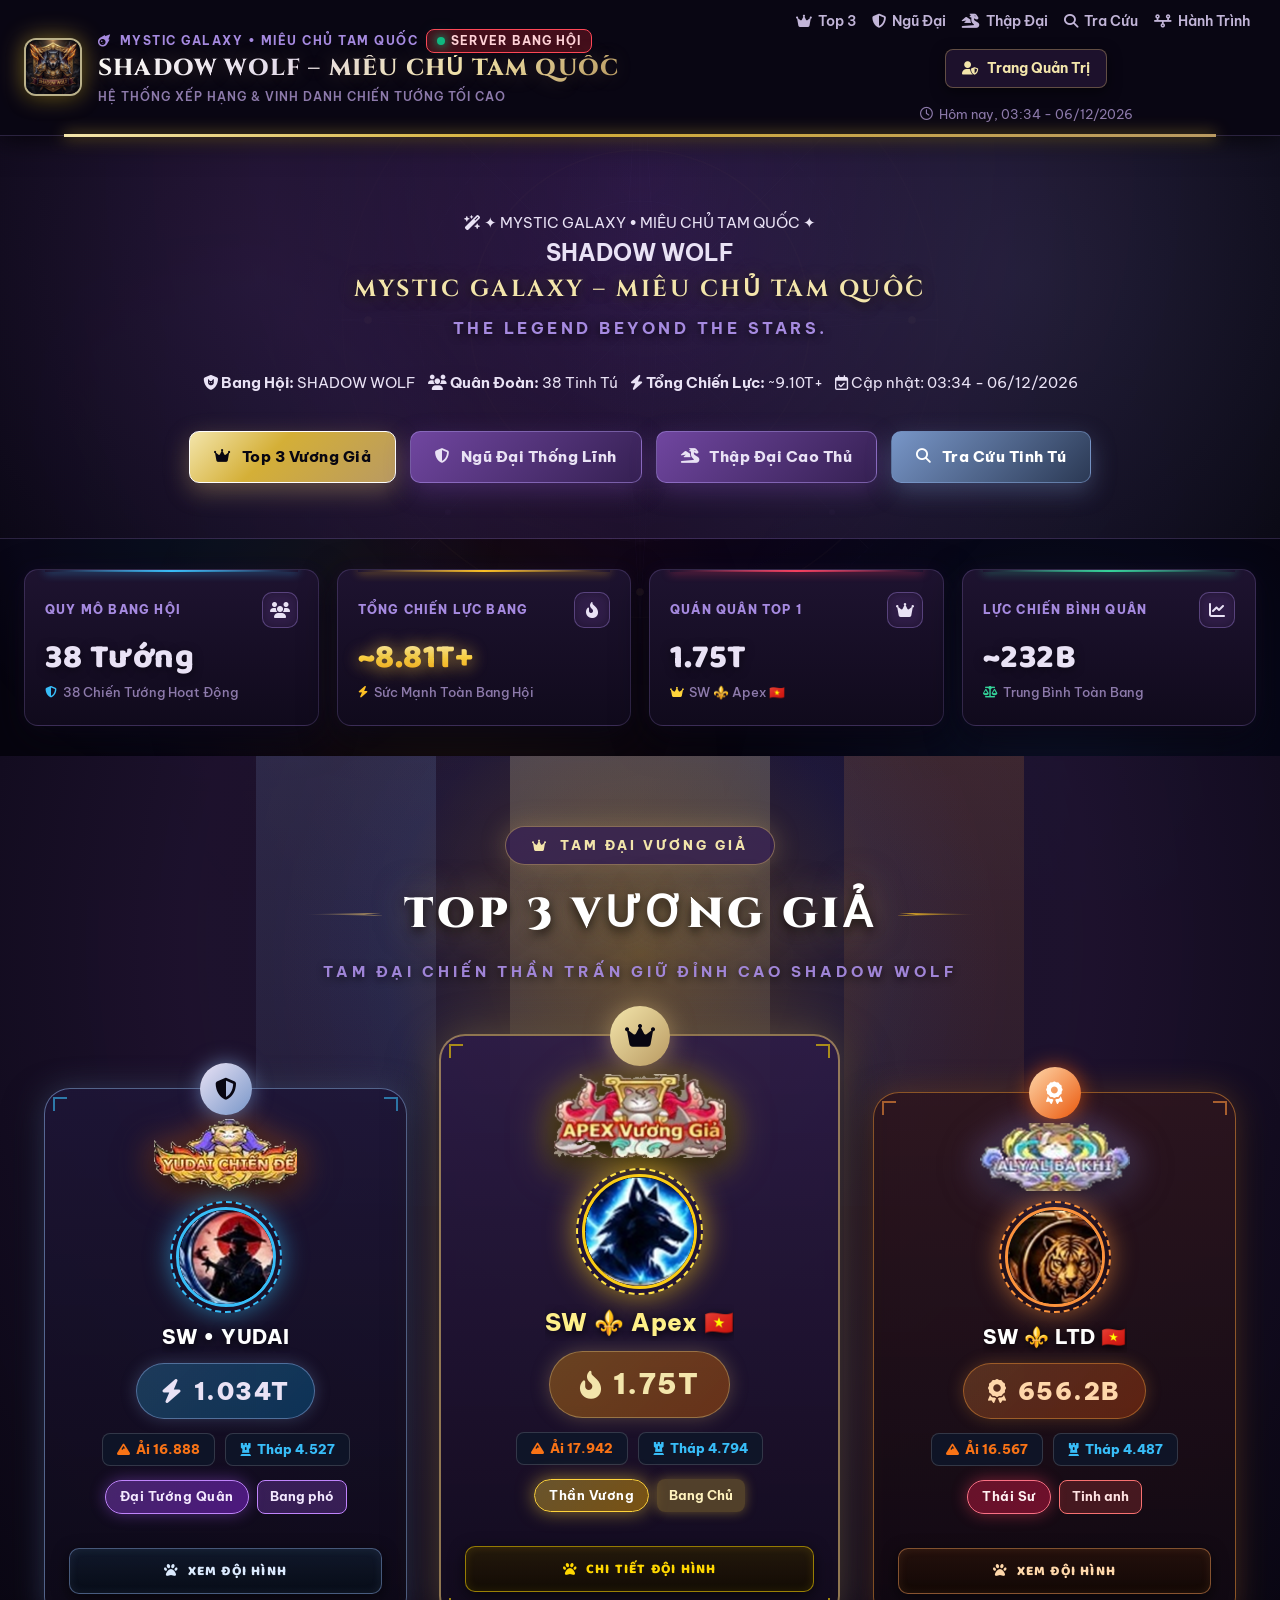
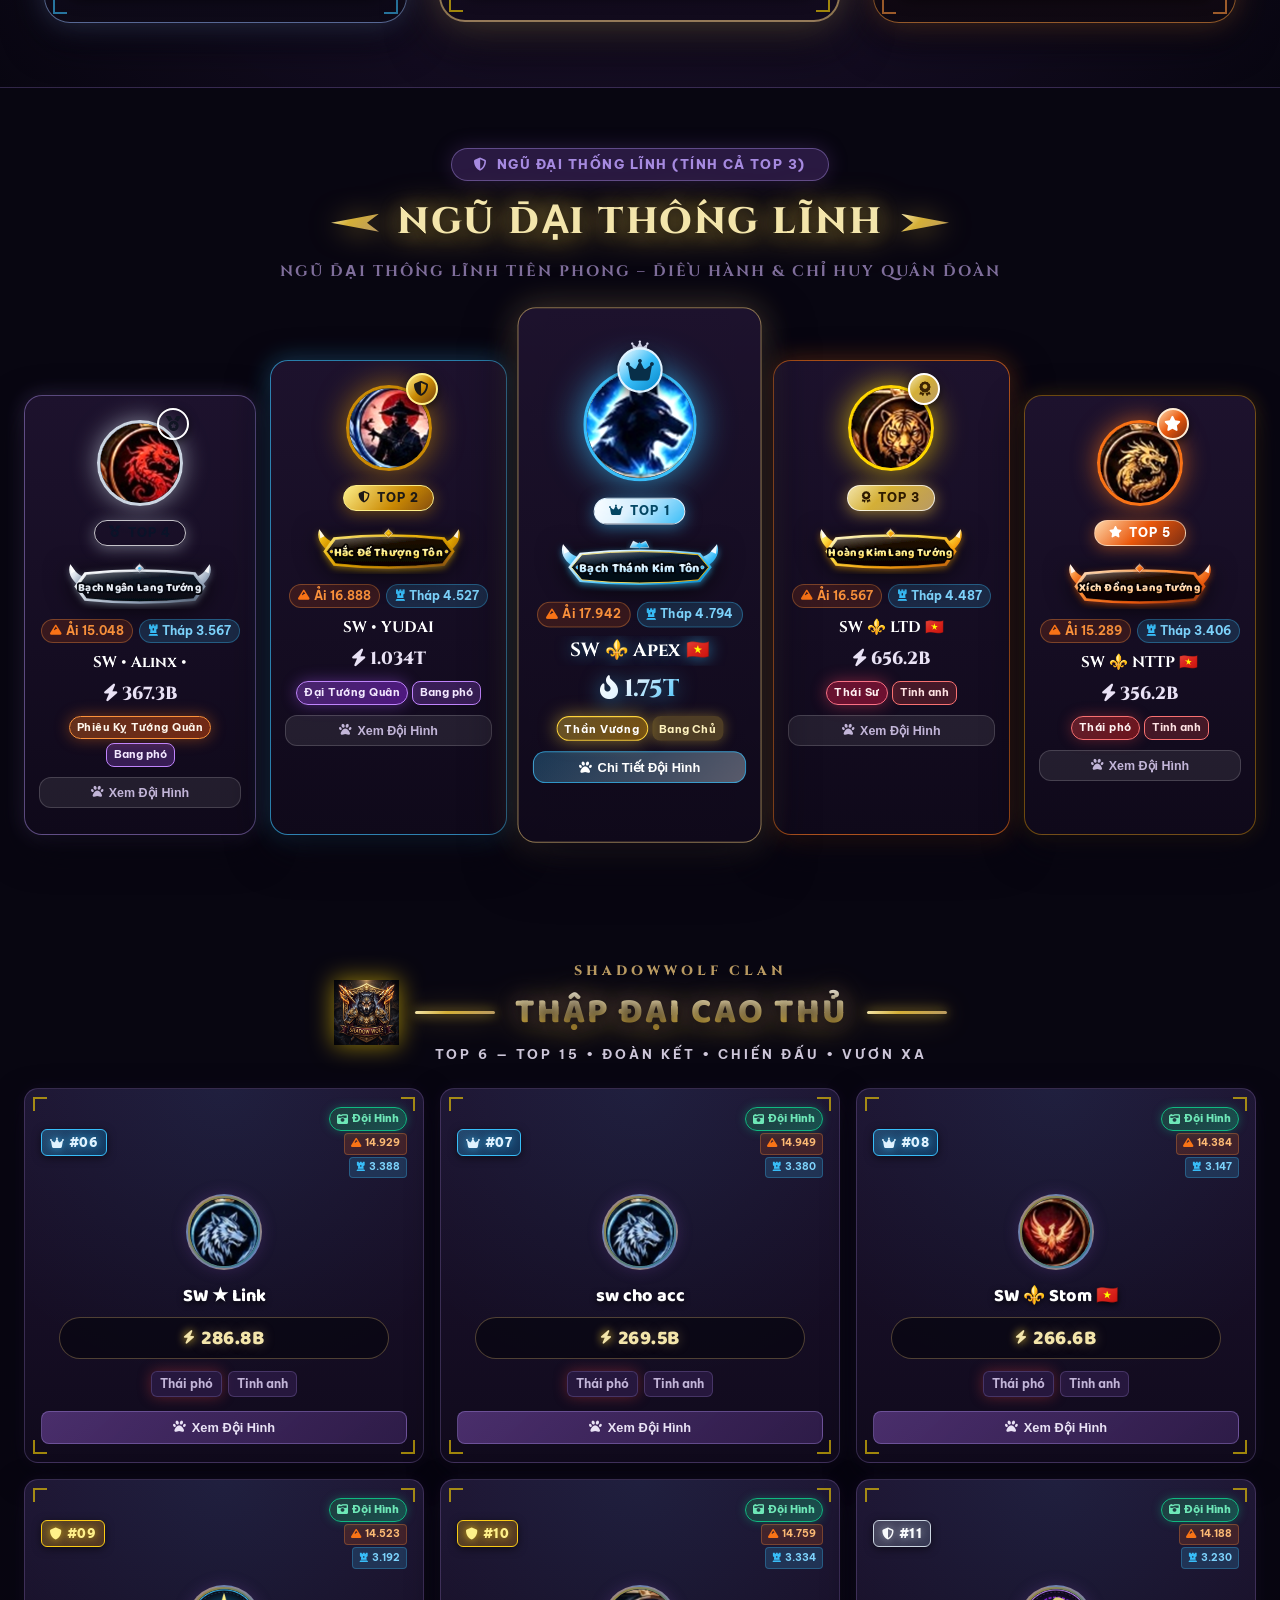
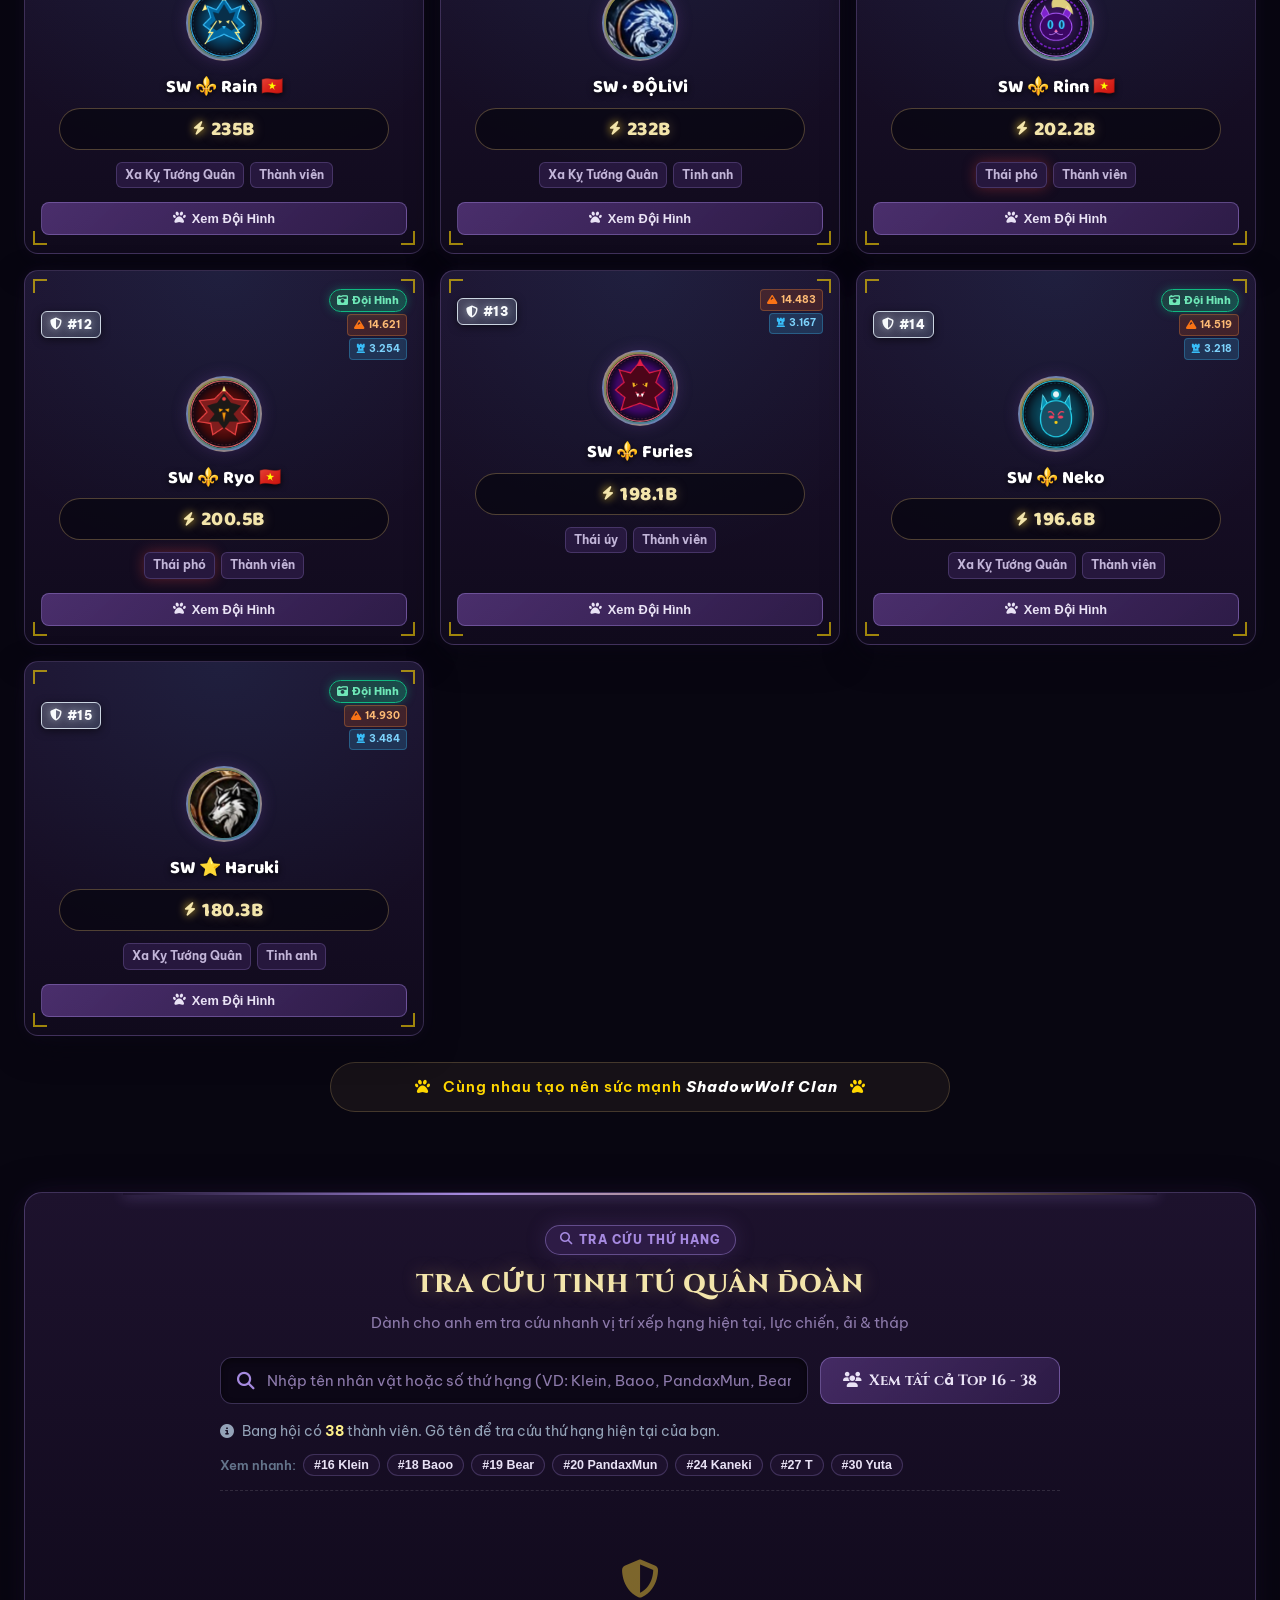
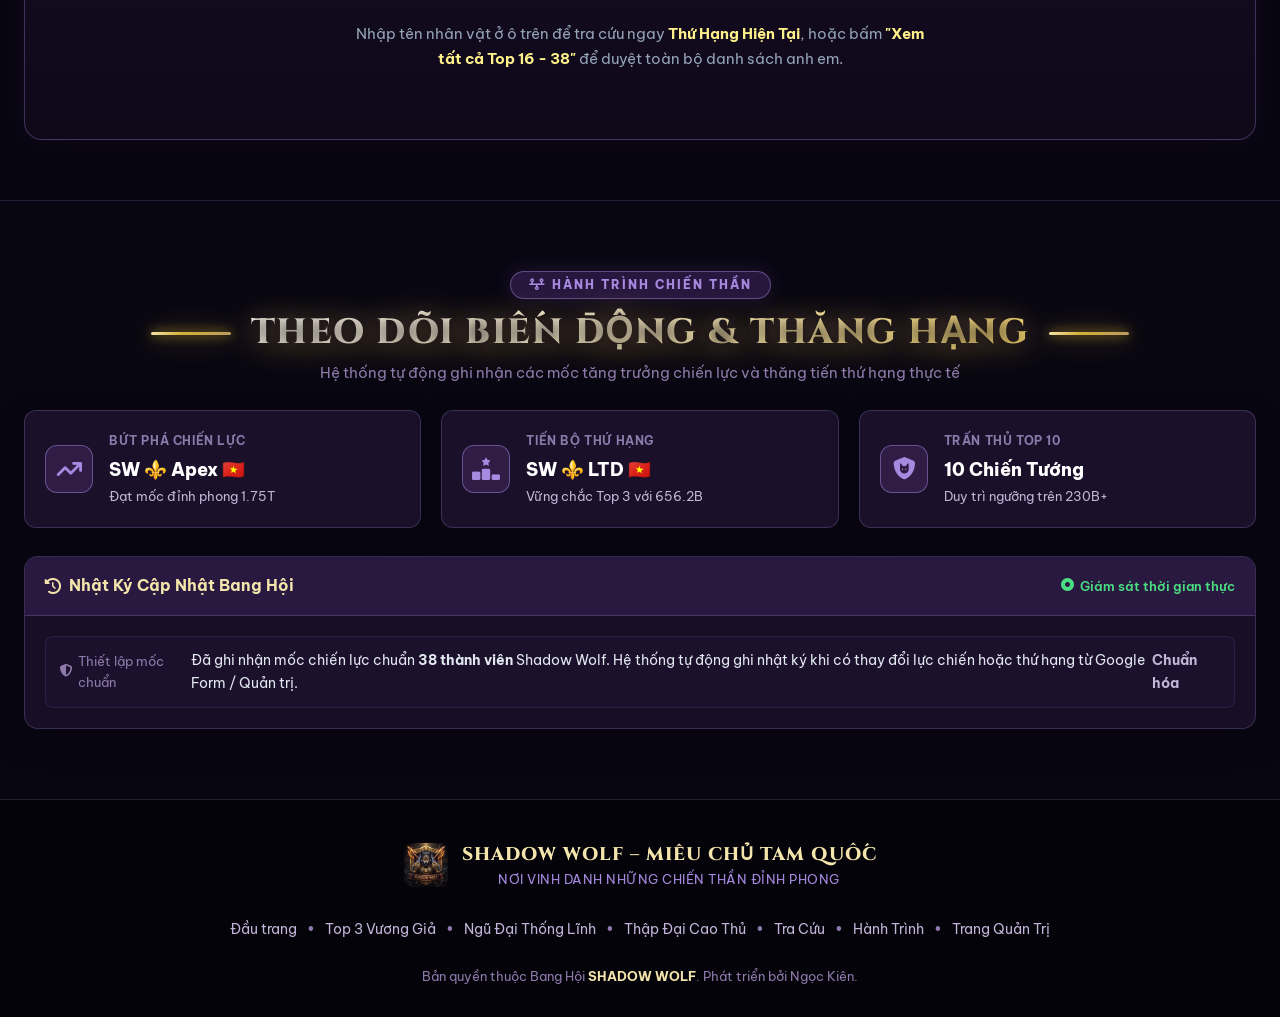
==== commit 52e7e8e2: "ver18" ====
--- a/index.html
+++ b/index.html
@@ -19,6 +19,7 @@
         rel="stylesheet">
 
     <!-- Font Awesome 6 Icons -->
+    <link rel="dns-prefetch" href="https://cdnjs.cloudflare.com">
     <link rel="stylesheet" href="https://cdnjs.cloudflare.com/ajax/libs/font-awesome/6.5.1/css/all.min.css">
 
     <!-- Custom Stylesheet -->
@@ -605,7 +606,7 @@
     <div id="toast-container" class="toast-container"></div>
 
     <!-- Scripts -->
-    <script src="script.js"></script>
+    <script src="script.js" defer></script>
 </body>
 
 </html>
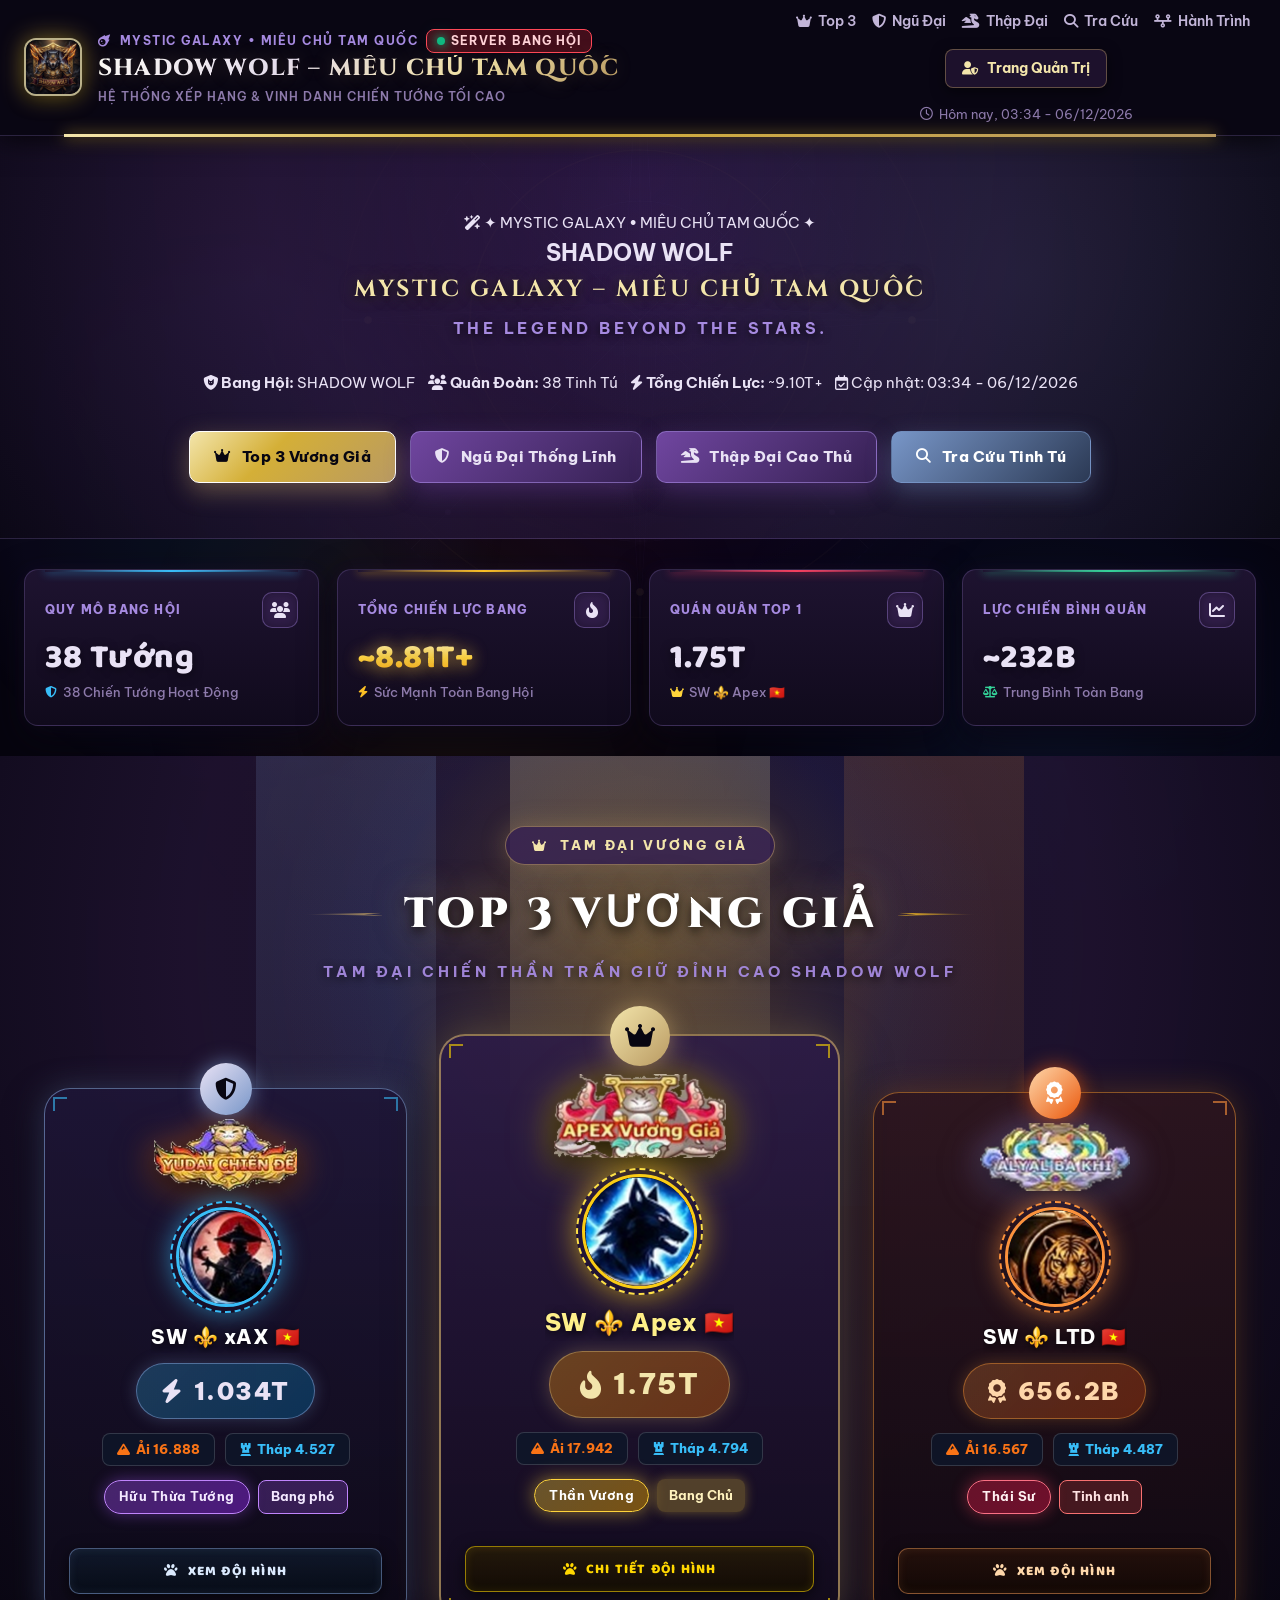
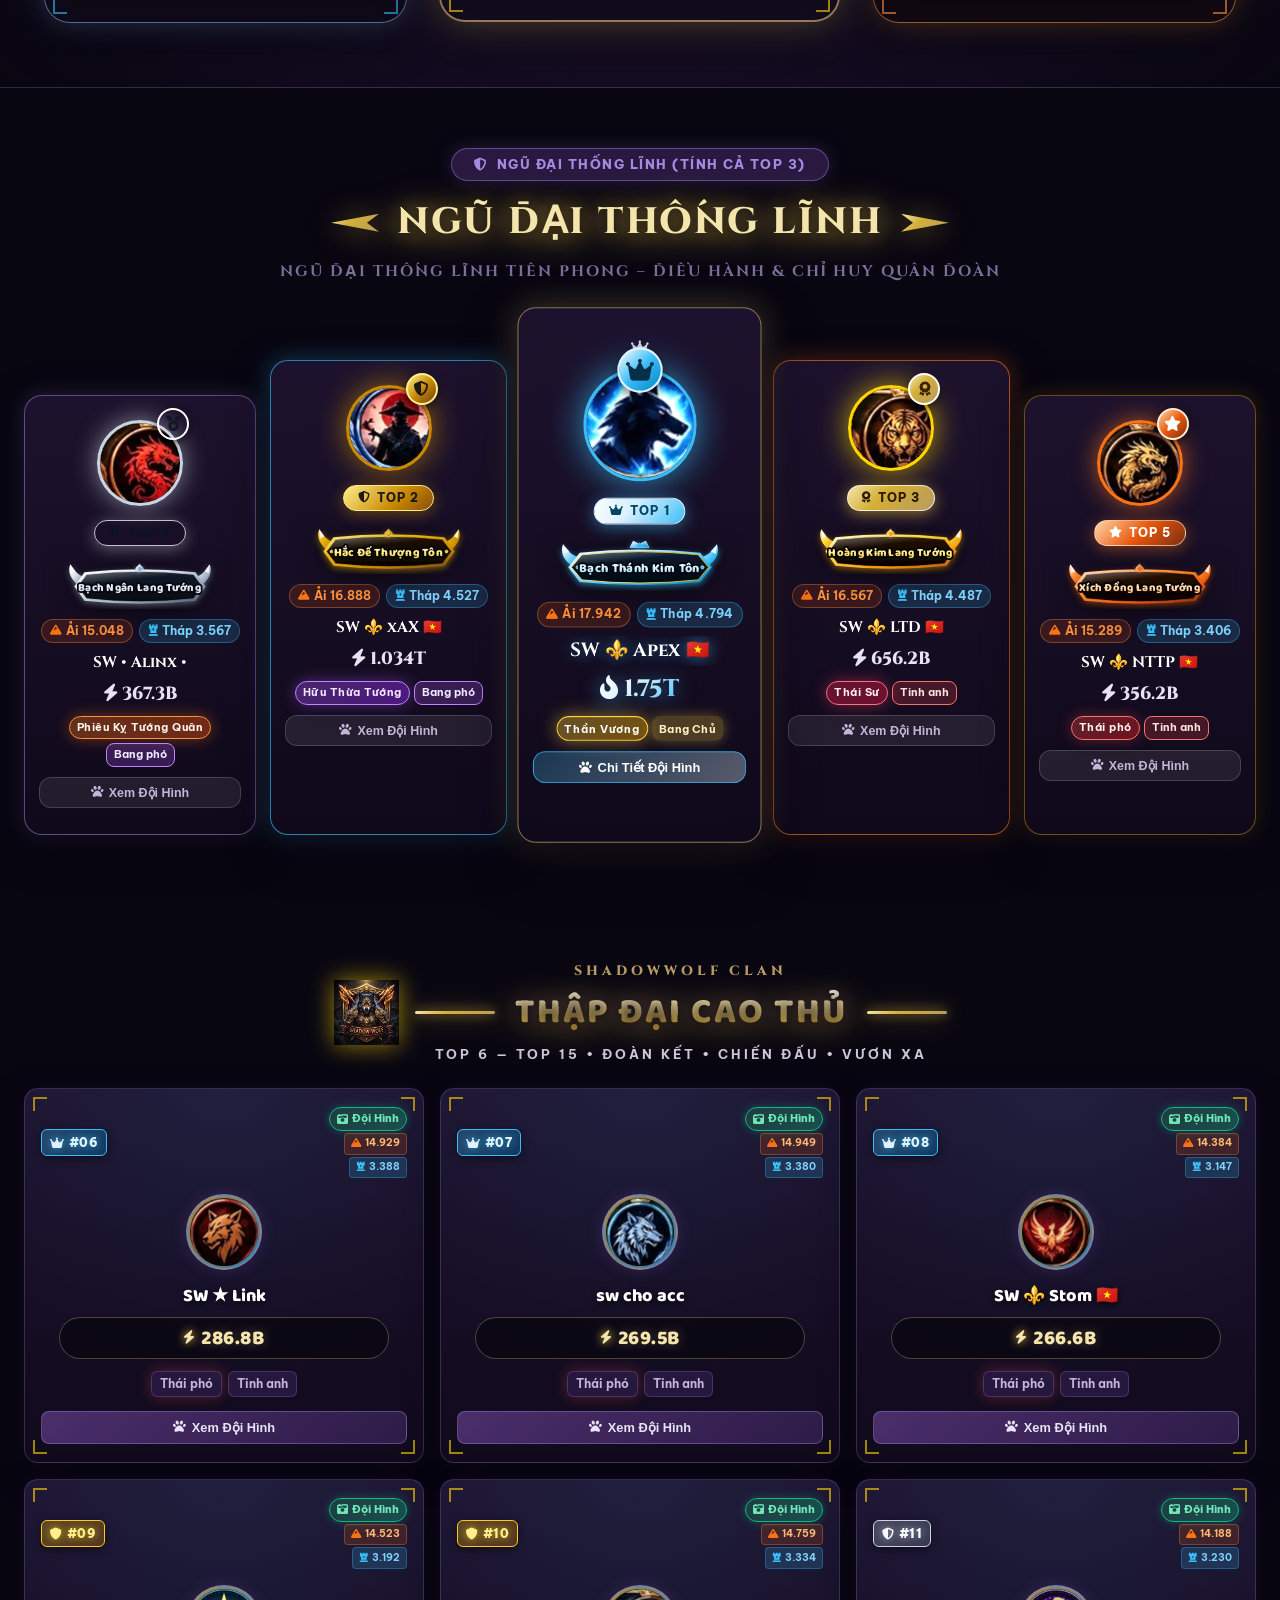
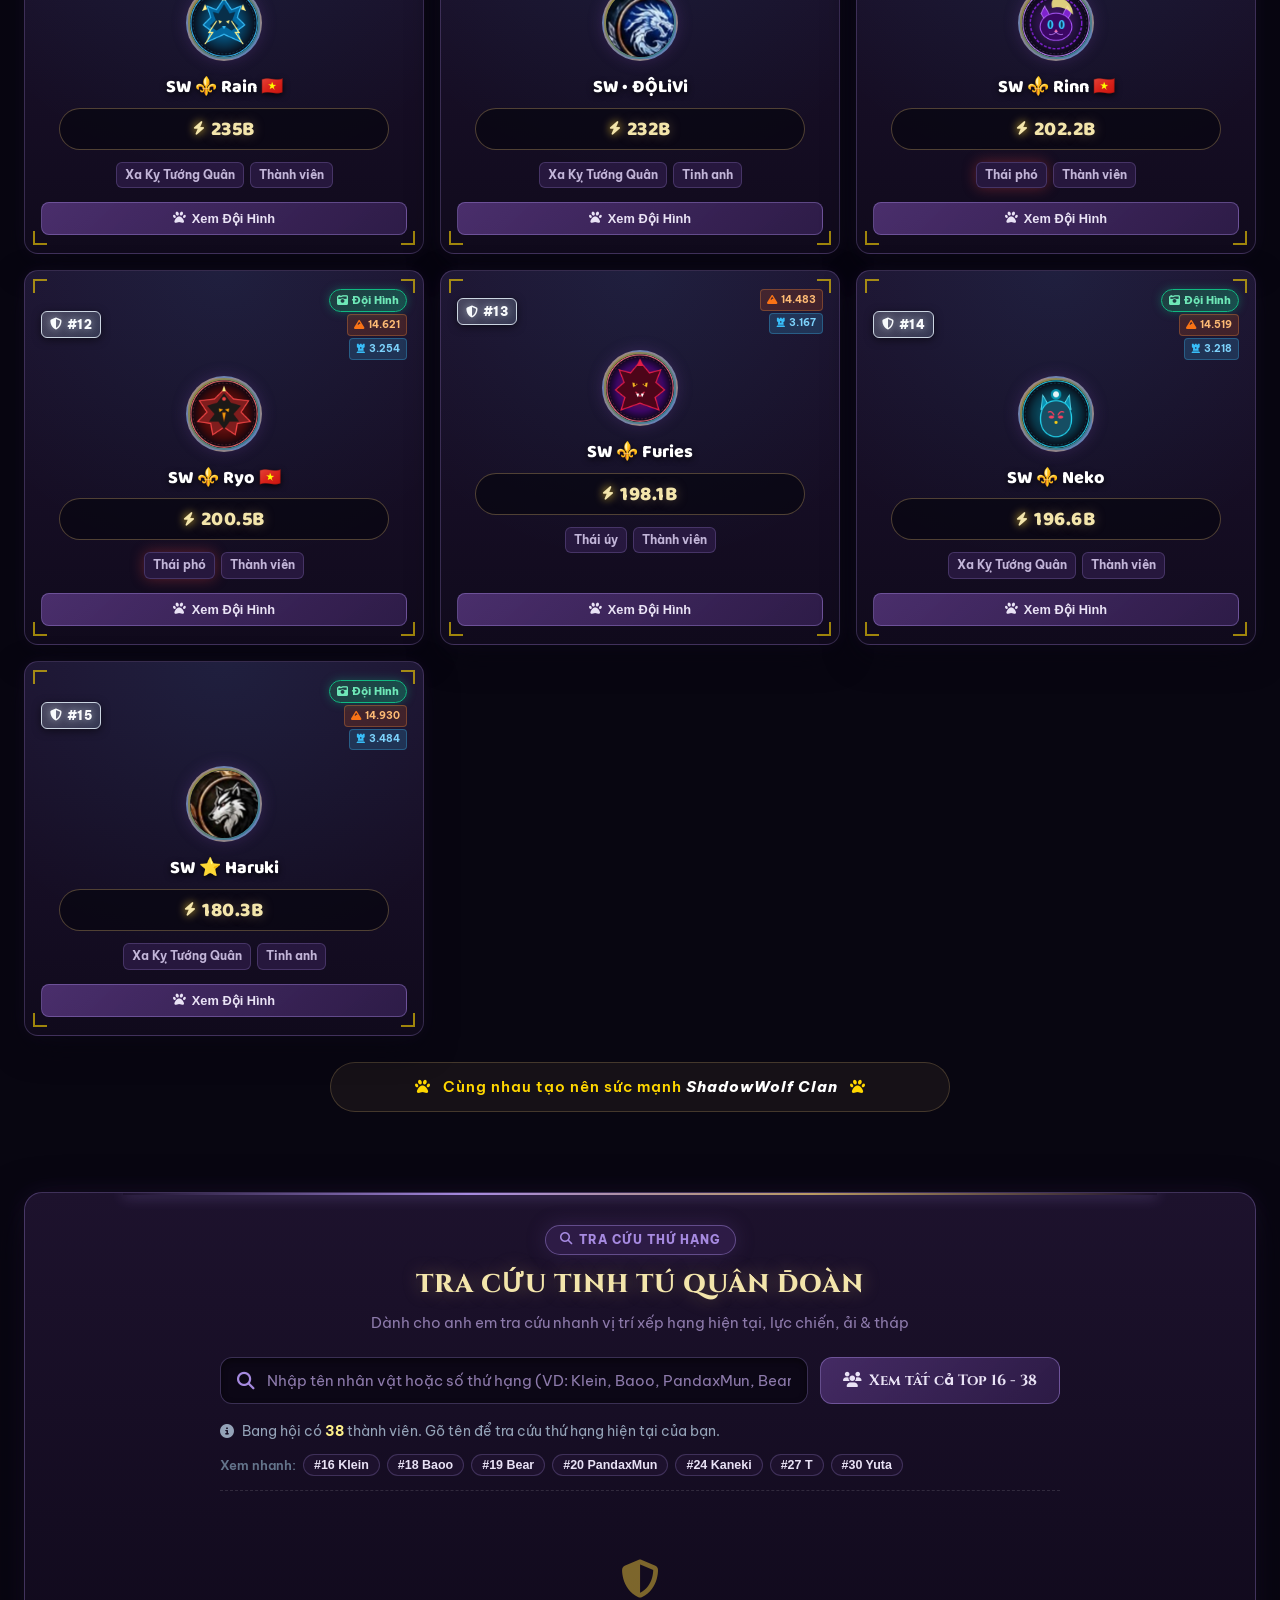
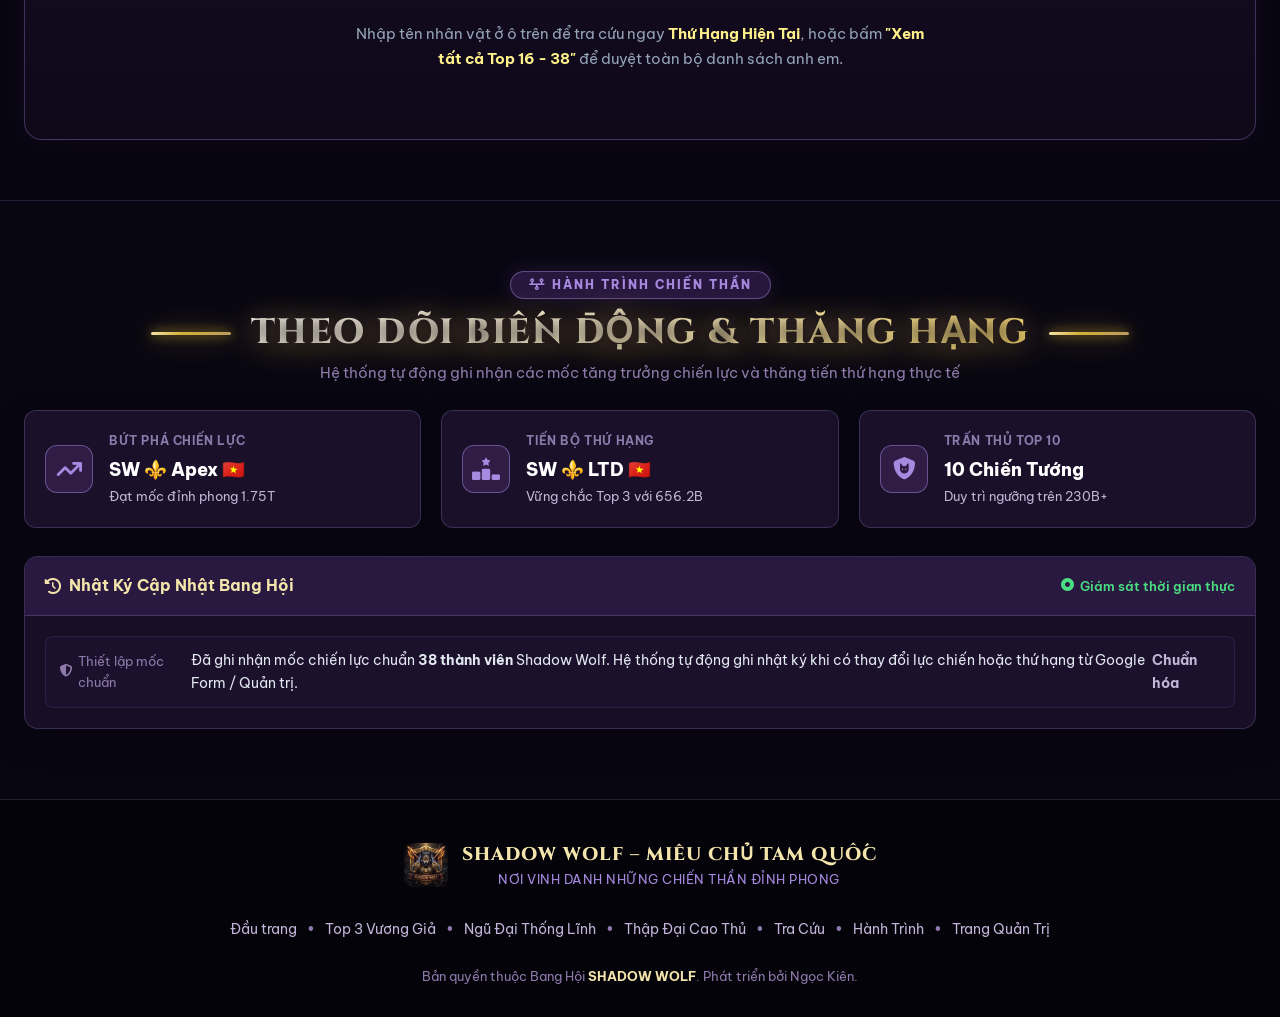
==== commit c535ed35: "new" ====
--- a/index.html
+++ b/index.html
@@ -539,7 +539,7 @@
                     </div>
 
                     <img id="formation-screenshot-preview" class="screenshot-preview-img"
-                        alt="Ảnh chụp màn hình đội hình">
+                        alt="Ảnh chụp màn hình đội hình" draggable="false">
 
                     <!-- HINT CLICK TO ZOOM -->
                     <div class="formation-zoom-hint" id="formation-zoom-hint">
@@ -592,7 +592,7 @@
             </div>
         </div>
         <div class="lightbox-img-wrap" onclick="event.stopPropagation()">
-            <img id="lightbox-image" src="" alt="Ảnh Đội Hình Chi Tiết" class="lightbox-img">
+            <img id="lightbox-image" src="data:image/svg+xml,%3Csvg xmlns='http://www.w3.org/2000/svg'/%3E" alt="Ảnh Đội Hình Chi Tiết" class="lightbox-img">
         </div>
     </div>
 
--- a/style.css
+++ b/style.css
@@ -2802,6 +2802,9 @@
     display: flex;
     align-items: center;
     justify-content: center;
+    touch-action: pan-y;
+    user-select: none;
+    -webkit-user-select: none;
 }
 
 .screenshot-preview-img {
@@ -2814,6 +2817,11 @@
     opacity: 0;
     transform: scale(0.985);
     transition: opacity 0.35s cubic-bezier(0.16, 1, 0.3, 1), transform 0.35s cubic-bezier(0.16, 1, 0.3, 1);
+    pointer-events: auto;
+    touch-action: pan-y;
+    user-select: none;
+    -webkit-user-drag: none;
+    -webkit-user-select: none;
 }
 
 .screenshot-preview-img.loaded {
@@ -5553,9 +5561,11 @@
 /* THÂN MODAL CUỘN MƯỢT MÀ (SCROLLABLE BODY - CUỘN LÊN XUỐNG 100% HOÀN HẢO) */
 .modal-formation-wide .modal-body {
     flex: 1 1 auto;
+    min-height: 0;
     overflow-y: auto !important;
     -webkit-overflow-scrolling: touch !important;
-    overscroll-behavior: contain;
+    overscroll-behavior-y: contain;
+    touch-action: pan-y;
     padding: 20px 22px;
     max-height: calc(100dvh - 150px);
 }
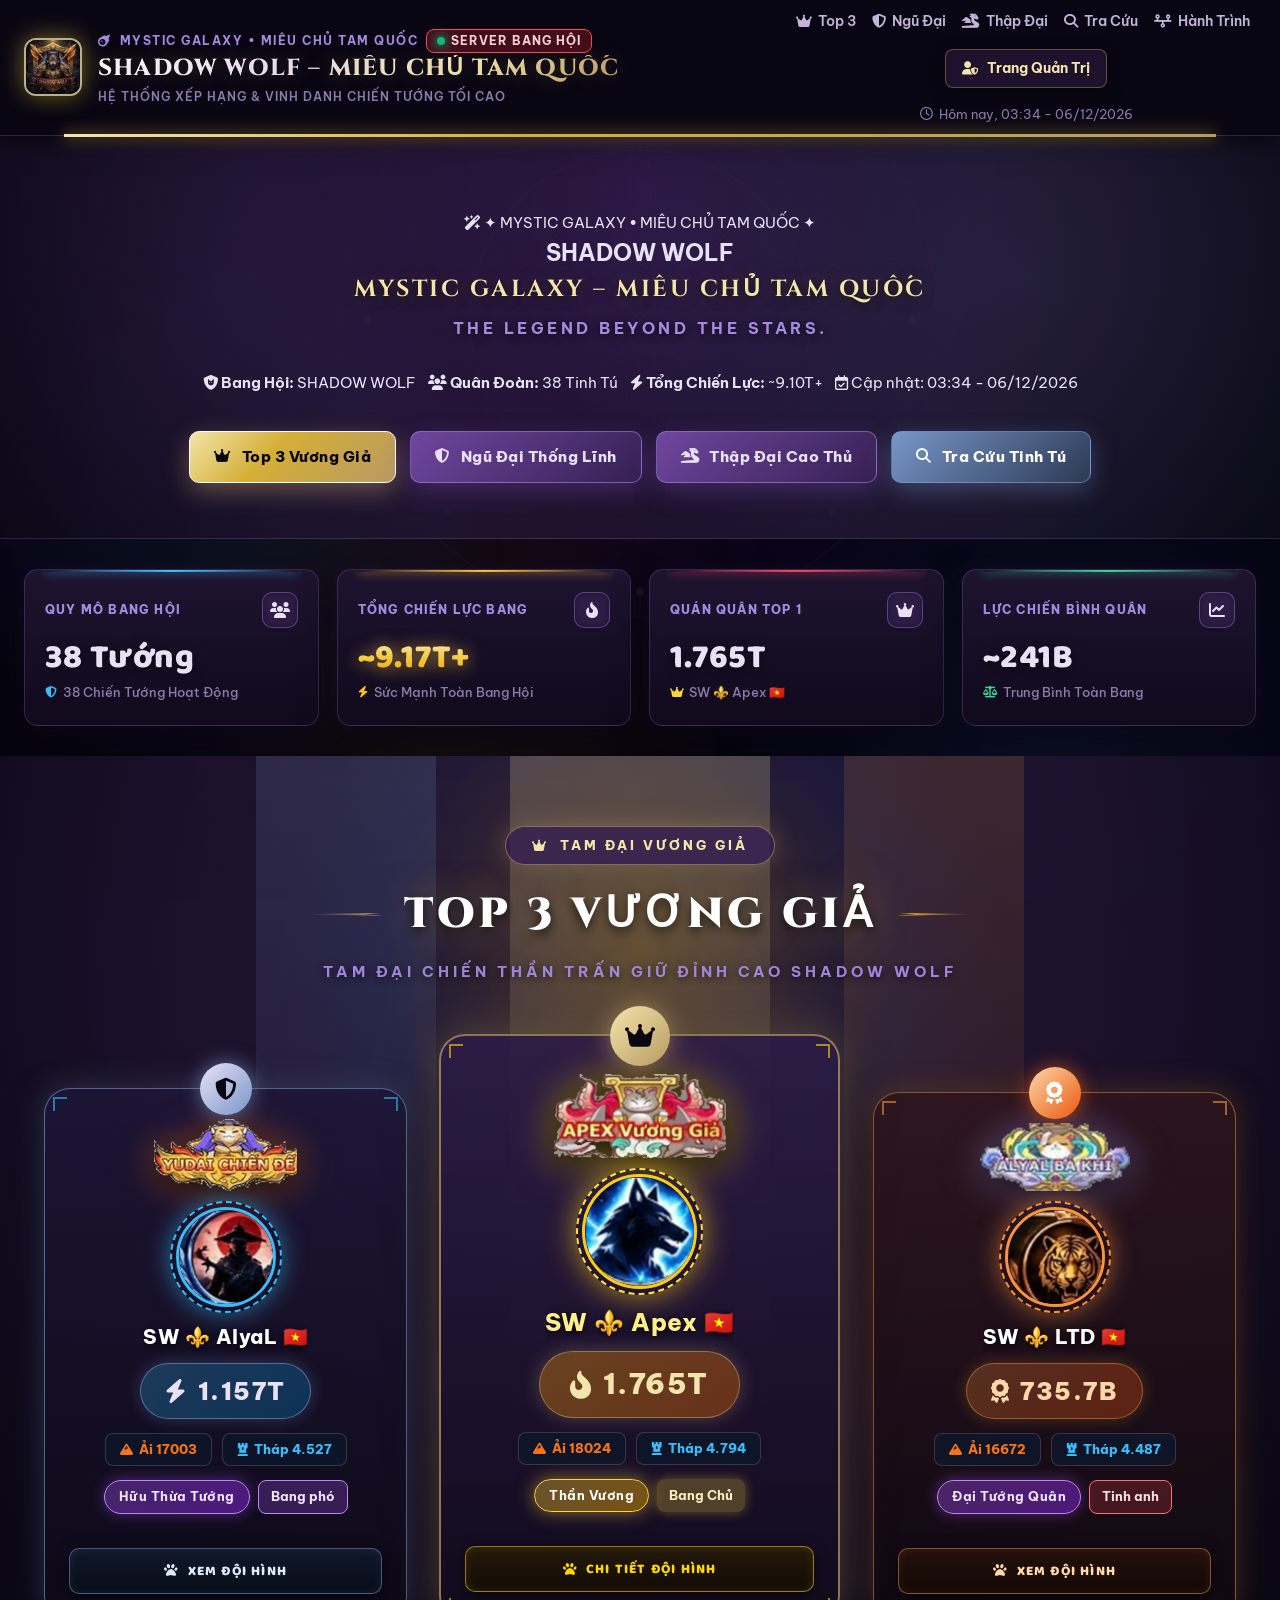
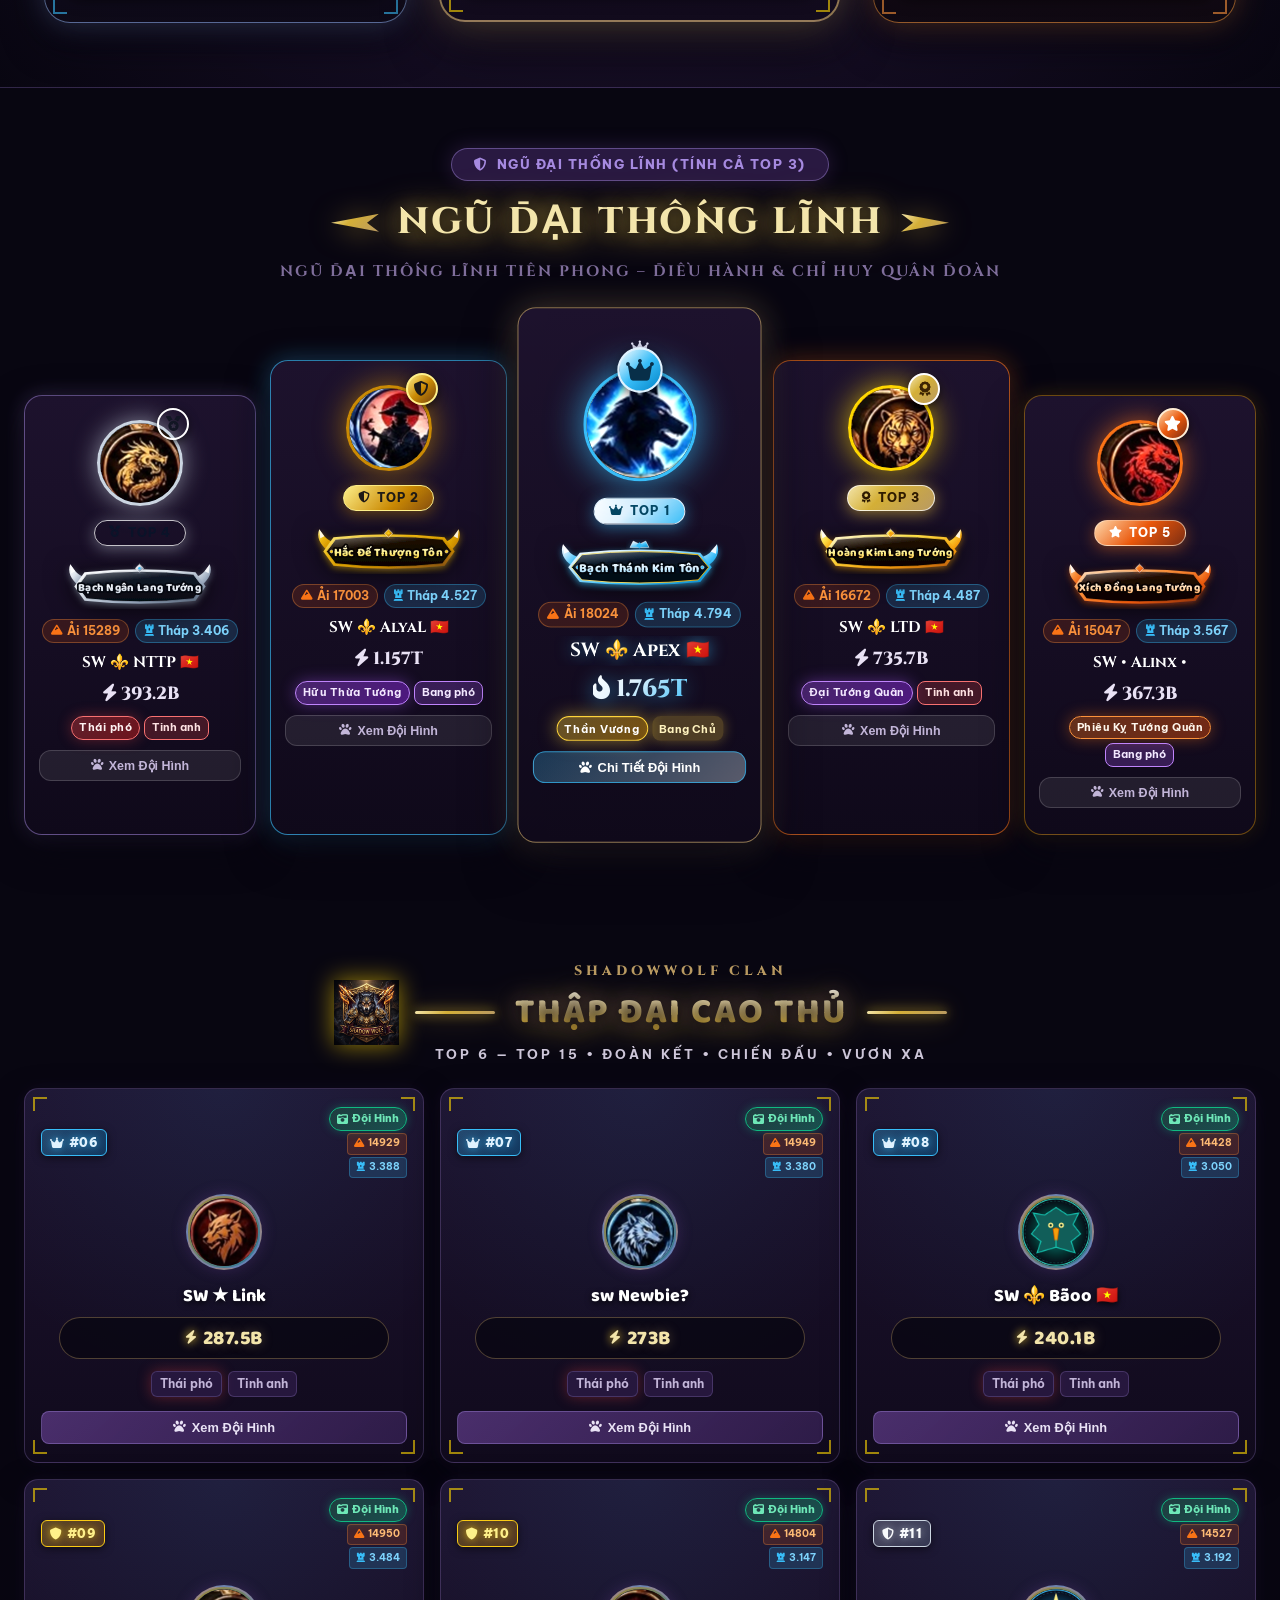
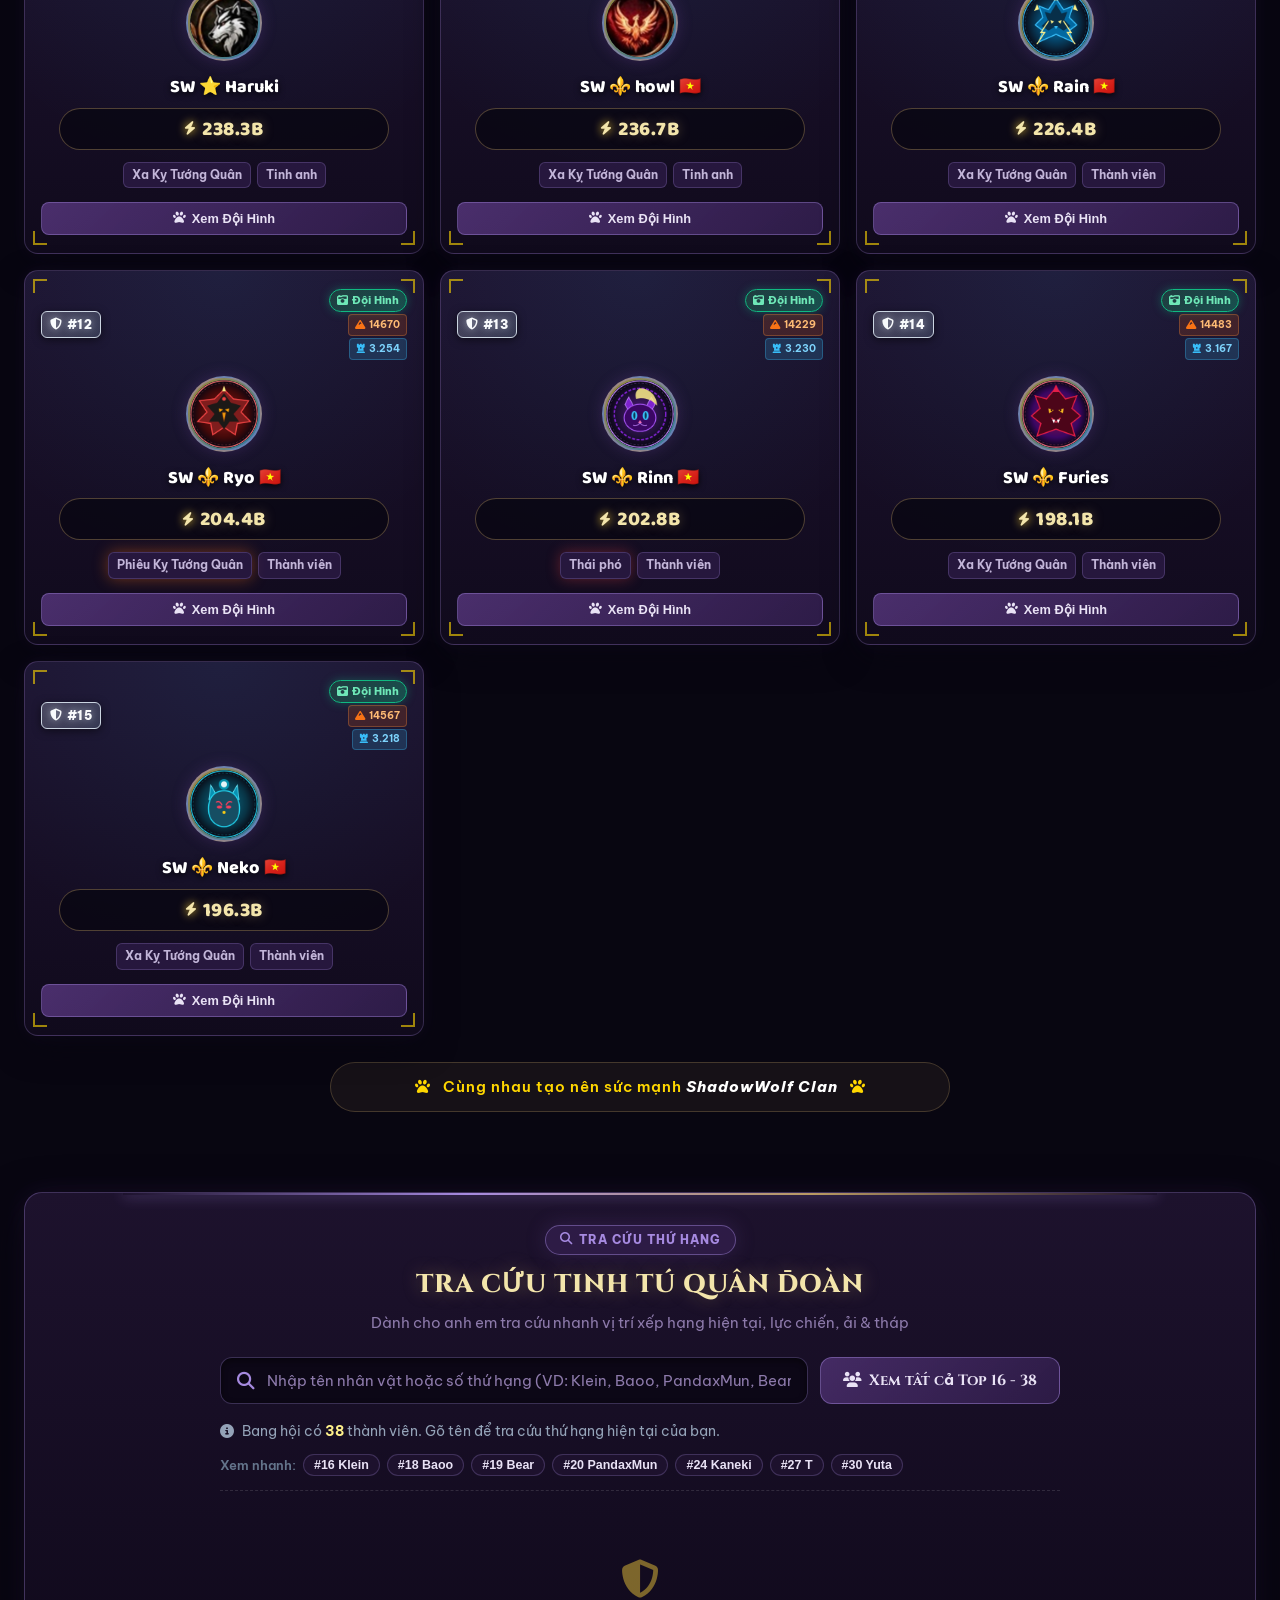
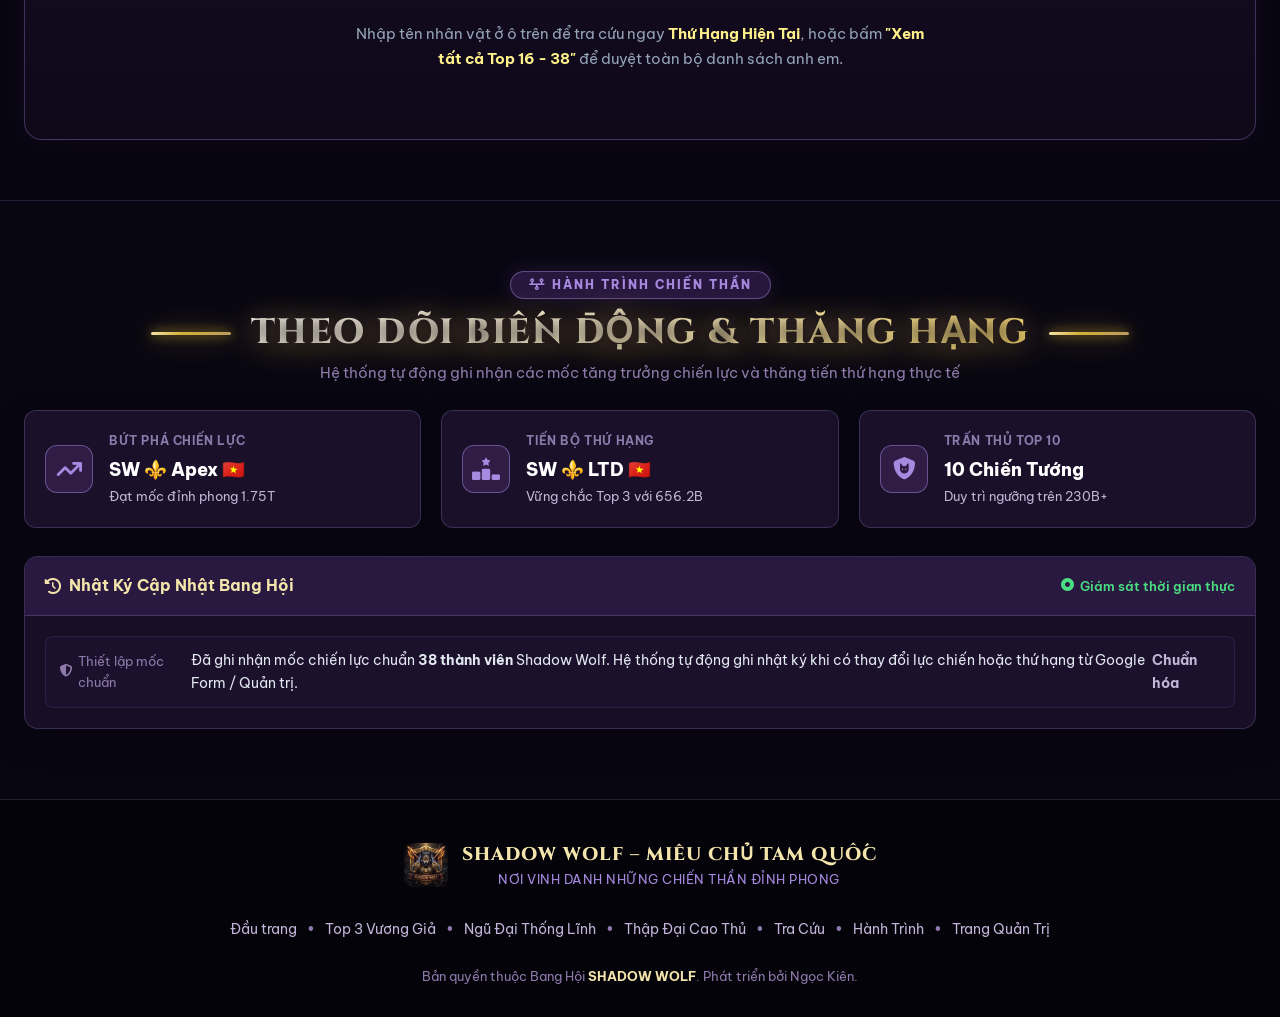
==== commit b9e96d22: "ver18" ====
--- a/index.html
+++ b/index.html
@@ -242,7 +242,128 @@
 
                 <!-- Bục vinh danh Top 3: Top 2 (Bạc, Trái), Top 1 (Vàng Kim, Giữa), Top 3 (Đồng, Phải) -->
                 <div class="supreme-cards-container" id="supreme-cards-container">
-                    <!-- Javascript sẽ tự động render Top 3 Vương GiẢ vào đây -->
+                    <!-- TOP 2: Á QUÂN (BÊN TRÁI TOP 1) -->
+                    <div class="supreme-champ-card rank-2-supreme animate-fade-in" onclick="openFormationModal(2)">
+                        <span class="card-corner corner-tl"></span>
+                        <span class="card-corner corner-tr"></span>
+                        <span class="card-corner corner-bl"></span>
+                        <span class="card-corner corner-br"></span>
+
+                        <div class="supreme-floating-crest">
+                            <i class="fa-solid fa-shield-halved"></i>
+                        </div>
+                        
+                        <div class="supreme-title-wrap title-wrap-yudai">
+                            <img src="images/title-yudai-chien-de.png" alt="Yudai Chiến Đế" class="supreme-ingame-title-img img-title-yudai" title="Danh Hiệu In-game: Yudai Chiến Đế" loading="eager" decoding="async">
+                        </div>
+
+                        <div class="supreme-avatar-container">
+                            <div class="supreme-avatar-ring"></div>
+                            <img src="images/avatars/avatar-2-yudai.png" alt="SW ⚜️ AlyaL 🇻🇳" class="supreme-avatar-core" loading="eager" decoding="async" fetchpriority="high">
+                        </div>
+
+                        <h3 class="supreme-member-name" title="SW ⚜️ AlyaL 🇻🇳">SW ⚜️ AlyaL 🇻🇳</h3>
+                        
+                        <div class="supreme-power-badge">
+                            <i class="fa-solid fa-bolt"></i> 1.157T
+                        </div>
+
+                        <div class="supreme-milestones">
+                            <span class="supreme-milestone-pill pill-stage"><i class="fa-solid fa-mountain"></i> Ải 17003</span>
+                            <span class="supreme-milestone-pill pill-tower"><i class="fa-solid fa-chess-rook"></i> Tháp 4.527</span>
+                        </div>
+
+                        <div class="supreme-roles-row">
+                            <span class="member-title-badge title-dai-tuong-quan">Hữu Thừa Tướng</span>
+                            <span class="member-note-badge note-bang-pho">Bang phó</span>
+                        </div>
+
+                        <button class="supreme-action-btn" onclick="event.stopPropagation(); openFormationModal(2)">
+                            <i class="fa-solid fa-paw"></i> Xem Đội Hình
+                        </button>
+                    </div>
+
+                    <!-- TOP 1: QUÁN QUÂN CHÍ TÔN (CHÍNH GIỮA, NỔI BẬT NHẤT) -->
+                    <div class="supreme-champ-card rank-1-supreme animate-fade-in" onclick="openFormationModal(1)">
+                        <span class="card-corner corner-tl"></span>
+                        <span class="card-corner corner-tr"></span>
+                        <span class="card-corner corner-bl"></span>
+                        <span class="card-corner corner-br"></span>
+
+                        <div class="supreme-floating-crest">
+                            <i class="fa-solid fa-crown"></i>
+                        </div>
+
+                        <div class="supreme-title-wrap title-wrap-apex">
+                            <img src="images/title-apex-vuong-gia.png" alt="APEX Vương Giả" class="supreme-ingame-title-img img-title-apex" title="Danh Hiệu In-game: APEX Vương Giả" loading="eager" decoding="async">
+                        </div>
+
+                        <div class="supreme-avatar-container">
+                            <div class="supreme-avatar-ring"></div>
+                            <img src="images/avatars/avatar-1-apex.png" alt="SW ⚜️ Apex 🇻🇳" class="supreme-avatar-core" loading="eager" decoding="async" fetchpriority="high">
+                        </div>
+
+                        <h3 class="supreme-member-name" title="SW ⚜️ Apex 🇻🇳">SW ⚜️ Apex 🇻🇳</h3>
+                        
+                        <div class="supreme-power-badge">
+                            <i class="fa-solid fa-fire-flame-curved"></i> 1.765T
+                        </div>
+
+                        <div class="supreme-milestones">
+                            <span class="supreme-milestone-pill pill-stage"><i class="fa-solid fa-mountain"></i> Ải 18024</span>
+                            <span class="supreme-milestone-pill pill-tower"><i class="fa-solid fa-chess-rook"></i> Tháp 4.794</span>
+                        </div>
+
+                        <div class="supreme-roles-row">
+                            <span class="member-title-badge title-than-vuong">Thần Vương</span>
+                            <span class="member-note-badge note-bang-chu">Bang Chủ</span>
+                        </div>
+
+                        <button class="supreme-action-btn" onclick="event.stopPropagation(); openFormationModal(1)">
+                            <i class="fa-solid fa-paw"></i> Chi Tiết Đội Hình
+                        </button>
+                    </div>
+
+                    <!-- TOP 3: QUÝ QUÂN (BÊN PHẢI TOP 1) -->
+                    <div class="supreme-champ-card rank-3-supreme animate-fade-in" onclick="openFormationModal(3)">
+                        <span class="card-corner corner-tl"></span>
+                        <span class="card-corner corner-tr"></span>
+                        <span class="card-corner corner-bl"></span>
+                        <span class="card-corner corner-br"></span>
+
+                        <div class="supreme-floating-crest">
+                            <i class="fa-solid fa-award"></i>
+                        </div>
+
+                        <div class="supreme-title-wrap title-wrap-ayya">
+                            <img src="images/title-alyal-ba-khi.png" alt="ALyaL Bá Khí" class="supreme-ingame-title-img img-title-ayya" title="Danh Hiệu In-game: ALyaL Bá Khí" loading="eager" decoding="async">
+                        </div>
+
+                        <div class="supreme-avatar-container">
+                            <div class="supreme-avatar-ring"></div>
+                            <img src="images/avatars/avatar-5-ltd.png" alt="SW ⚜️ LTD 🇻🇳" class="supreme-avatar-core" loading="eager" decoding="async" fetchpriority="high">
+                        </div>
+
+                        <h3 class="supreme-member-name" title="SW ⚜️ LTD 🇻🇳">SW ⚜️ LTD 🇻🇳</h3>
+                        
+                        <div class="supreme-power-badge">
+                            <i class="fa-solid fa-award"></i> 735.7B
+                        </div>
+
+                        <div class="supreme-milestones">
+                            <span class="supreme-milestone-pill pill-stage"><i class="fa-solid fa-mountain"></i> Ải 16672</span>
+                            <span class="supreme-milestone-pill pill-tower"><i class="fa-solid fa-chess-rook"></i> Tháp 4.487</span>
+                        </div>
+
+                        <div class="supreme-roles-row">
+                            <span class="member-title-badge title-dai-tuong-quan">Đại Tướng Quân</span>
+                            <span class="member-note-badge note-tinh-anh">Tinh anh</span>
+                        </div>
+
+                        <button class="supreme-action-btn" onclick="event.stopPropagation(); openFormationModal(3)">
+                            <i class="fa-solid fa-paw"></i> Xem Đội Hình
+                        </button>
+                    </div>
                 </div>
             </div>
         </section>
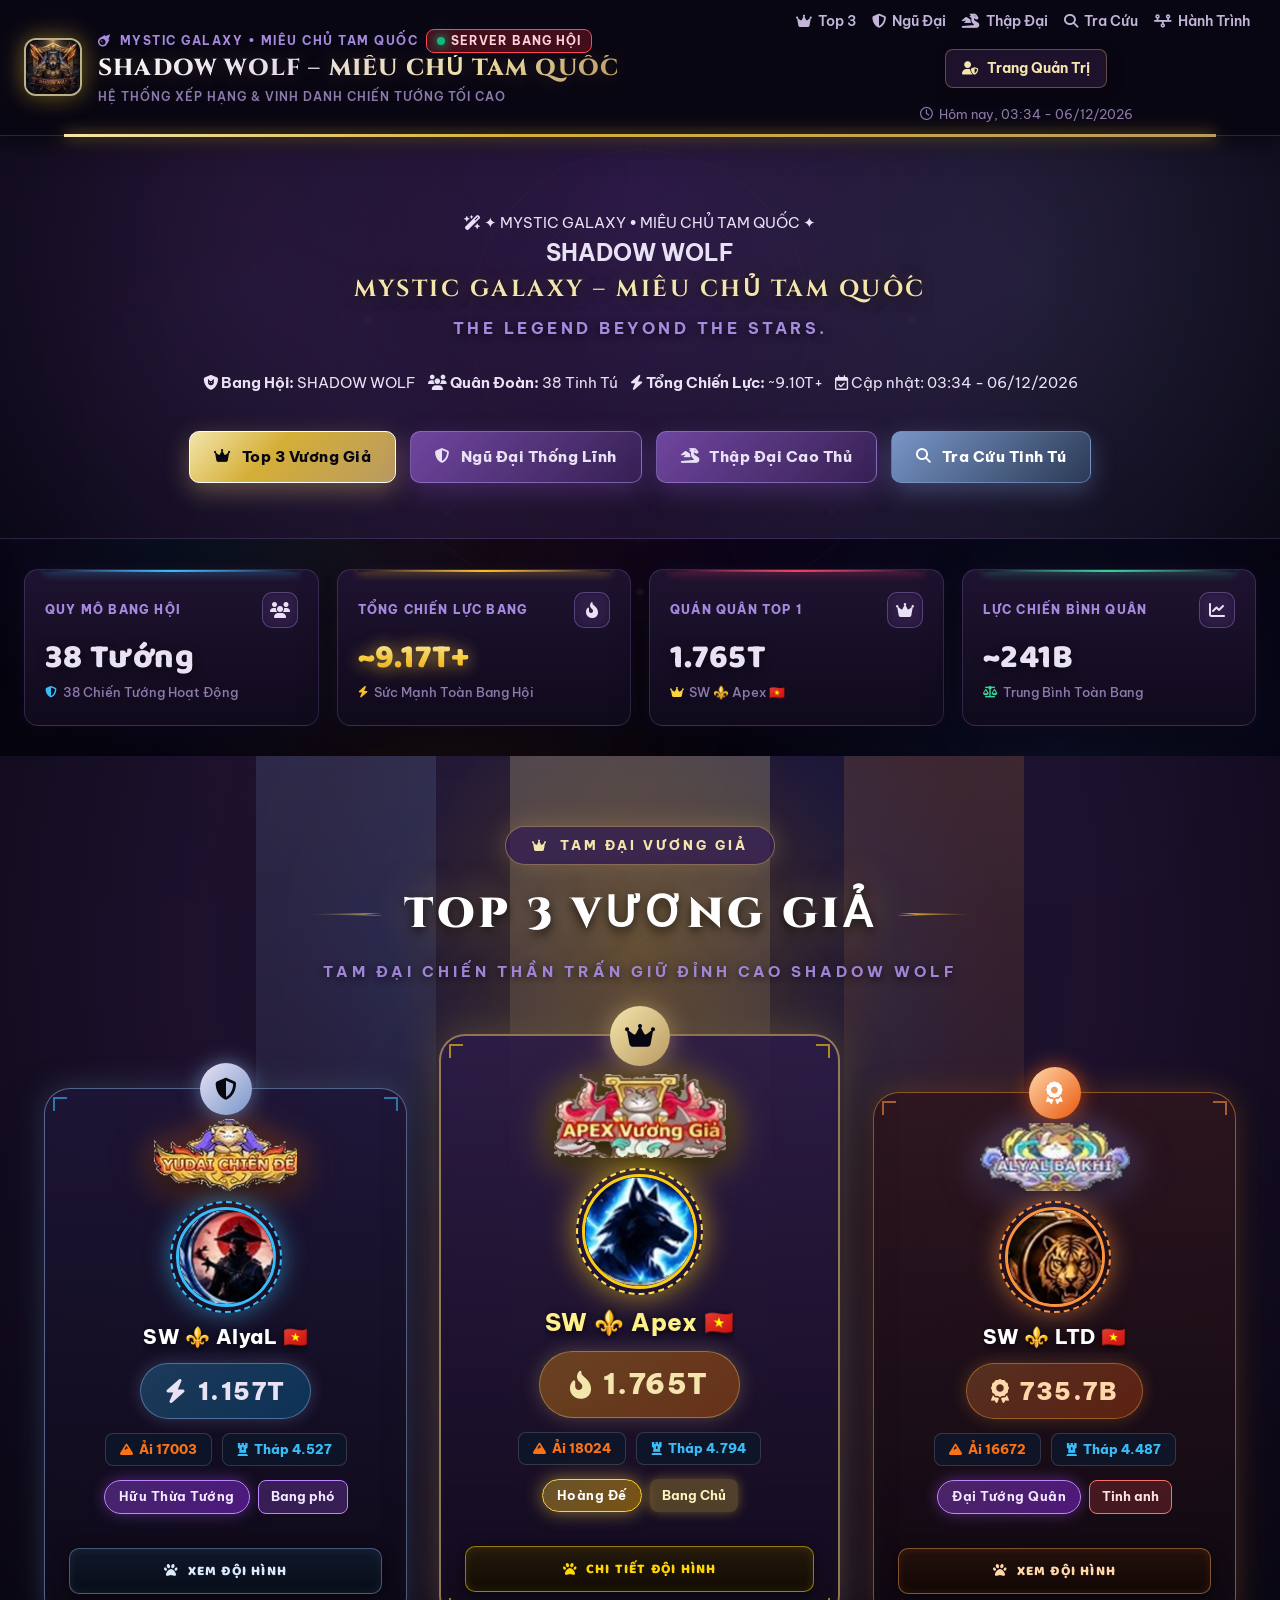
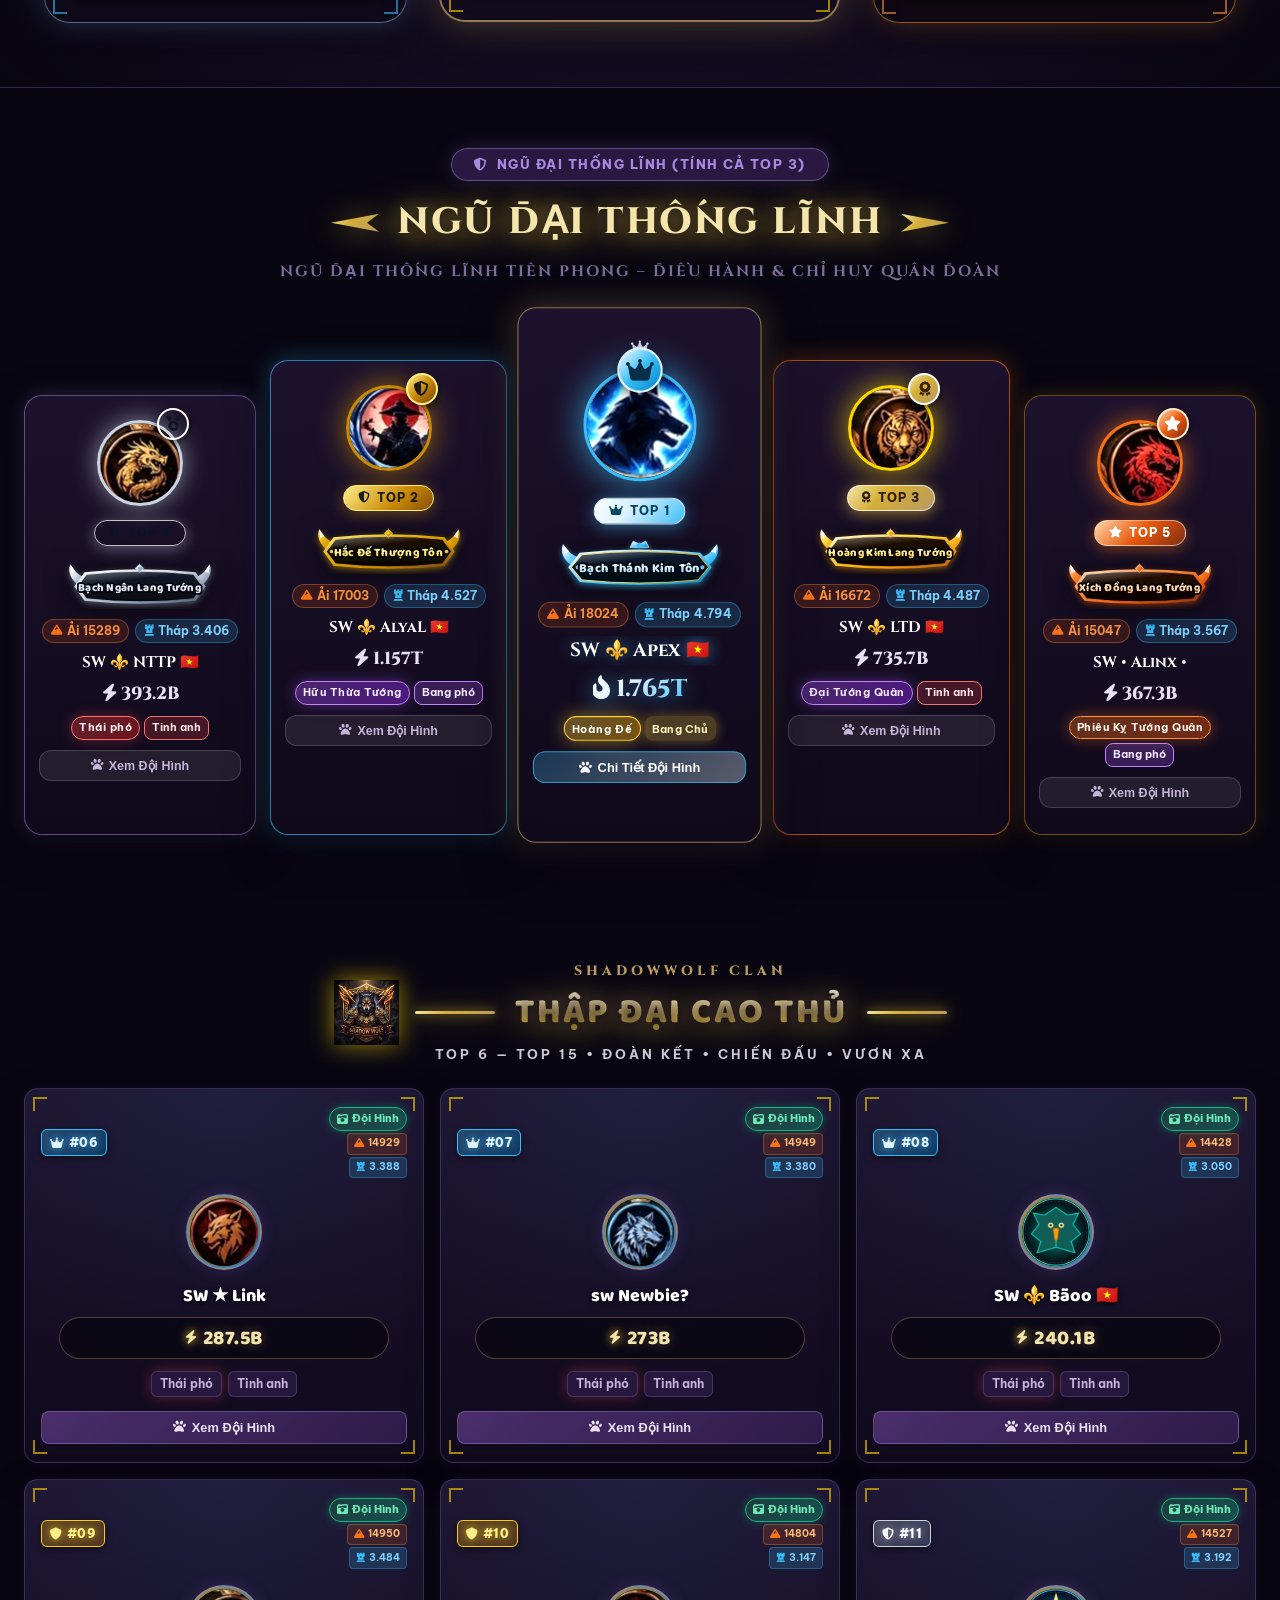
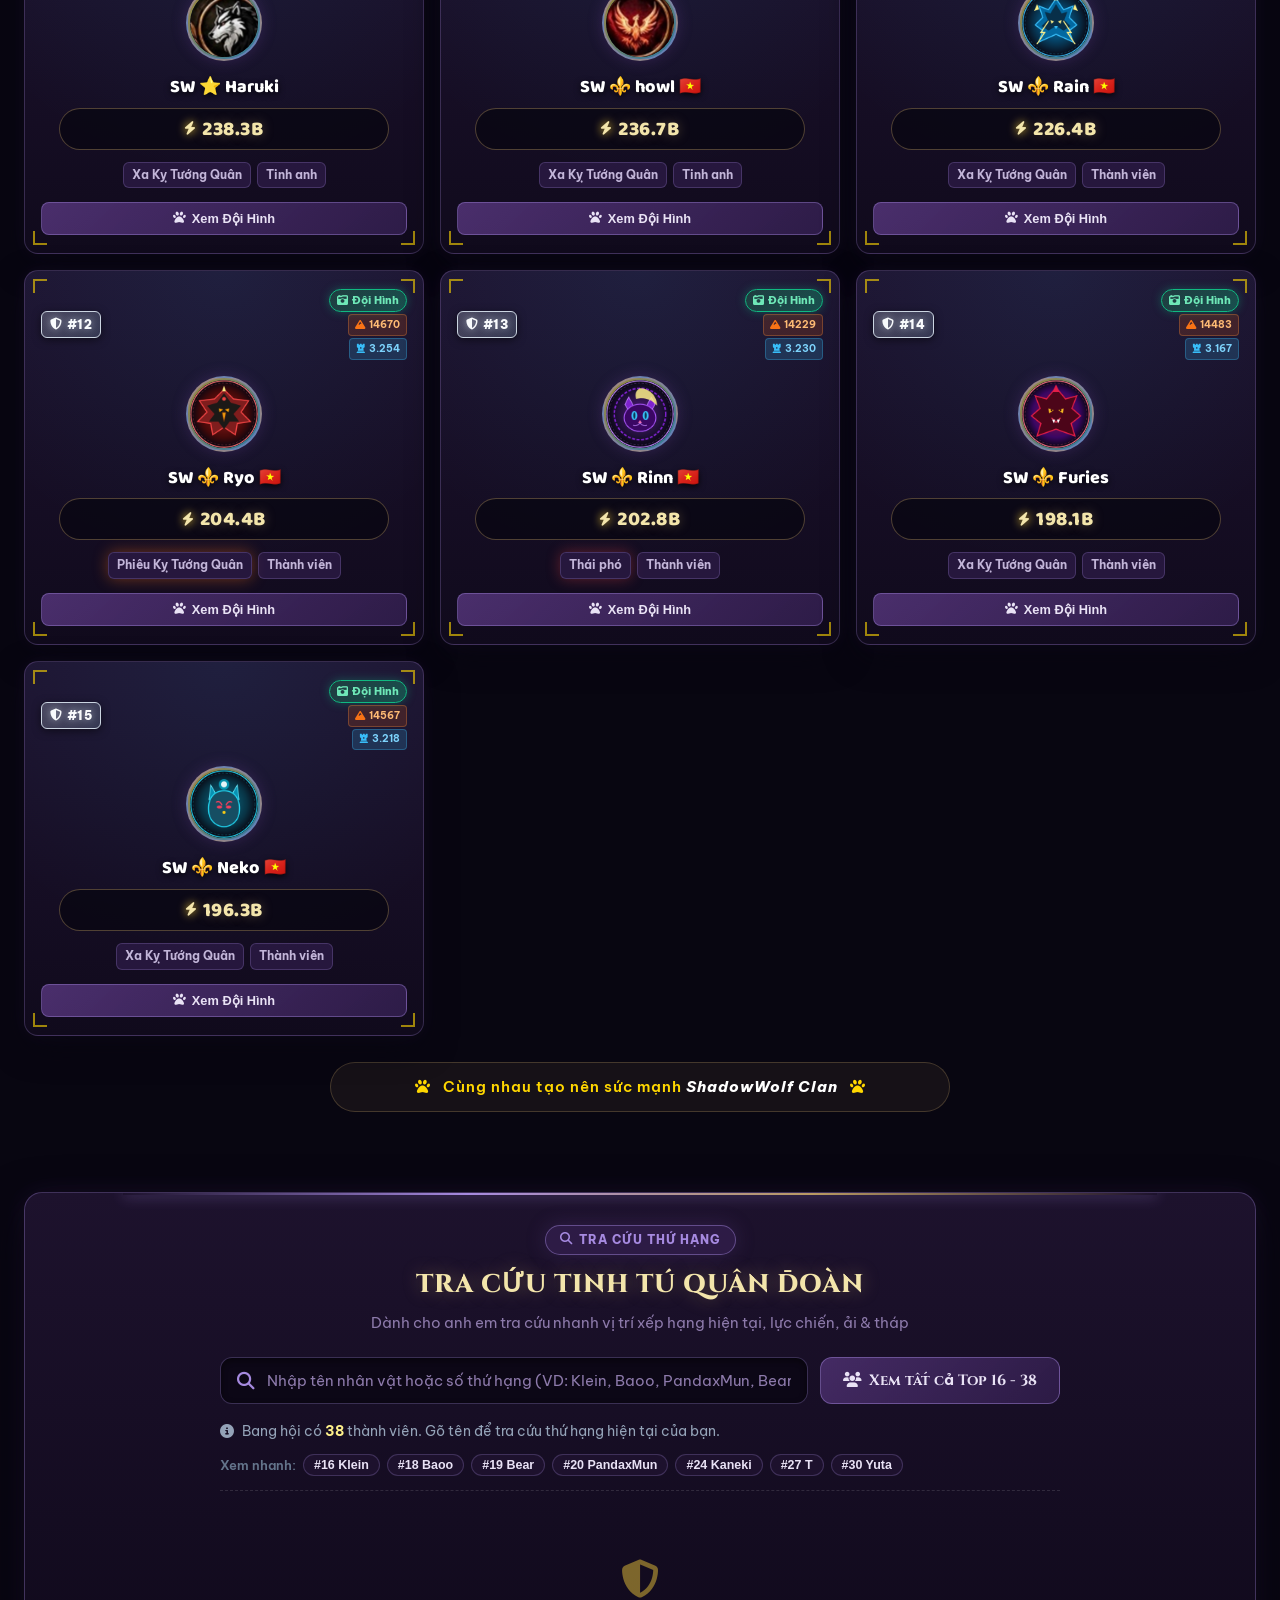
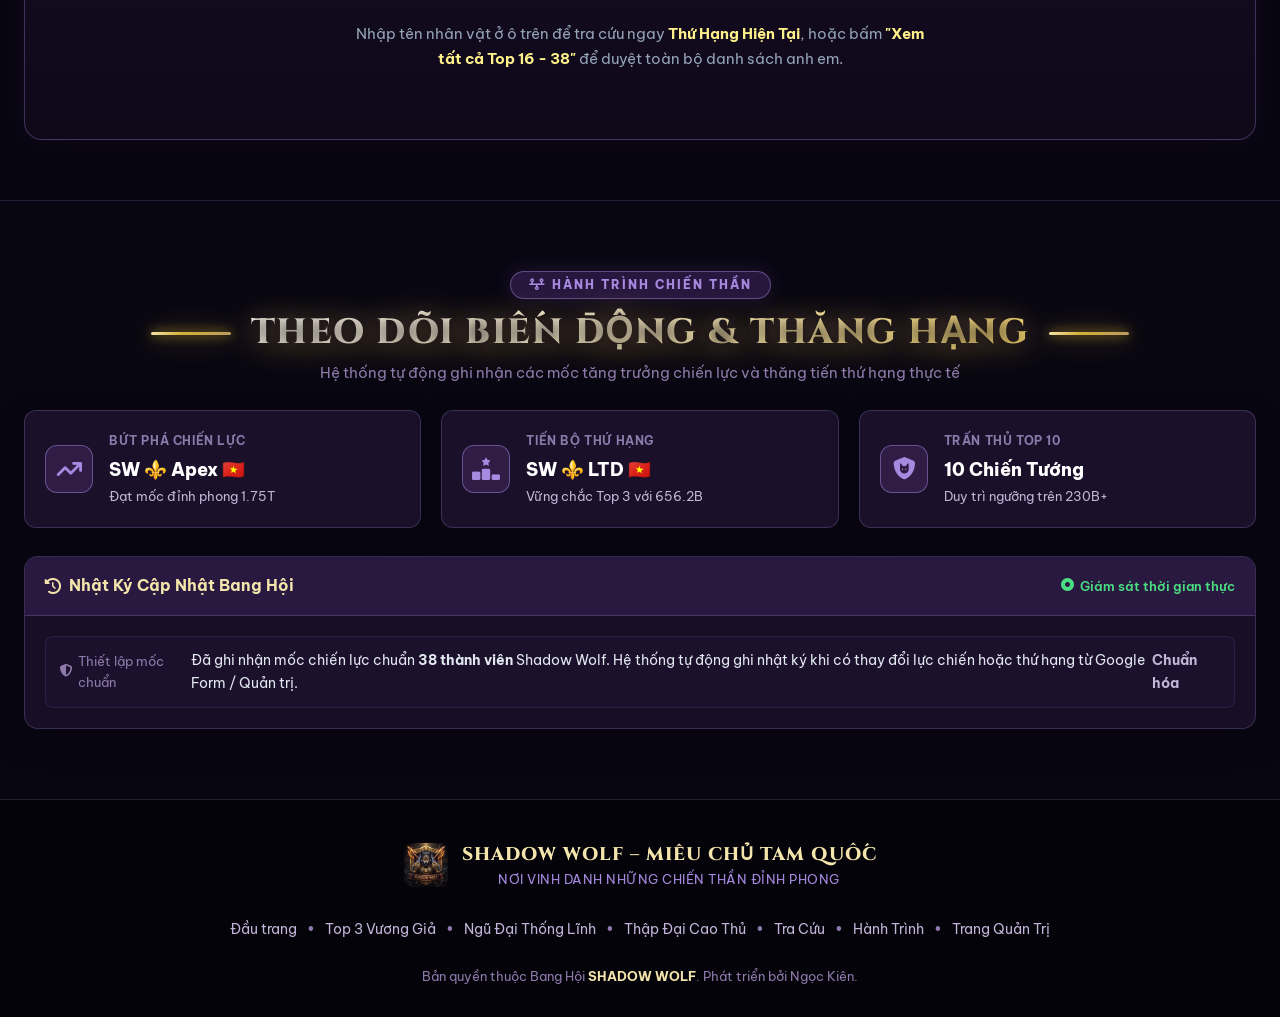
==== commit 1ed055d5: "feat: cap nhat danh hieu Top 1 tu Than Vuong thanh Hoang De" ====
--- a/index.html
+++ b/index.html
@@ -315,7 +315,7 @@
                         </div>
 
                         <div class="supreme-roles-row">
-                            <span class="member-title-badge title-than-vuong">Thần Vương</span>
+                            <span class="member-title-badge title-hoang-de">Hoàng Đế</span>
                             <span class="member-note-badge note-bang-chu">Bang Chủ</span>
                         </div>
 
@@ -629,7 +629,7 @@
                                 <span class="fm-rank-pill" id="formation-member-rank">Hạng #1</span>
                                 <span class="fm-stage-pill" id="formation-member-stage"><i class="fa-solid fa-mountain"></i> Ải 17.942</span>
                                 <span class="fm-tower-pill" id="formation-member-tower"><i class="fa-solid fa-chess-rook"></i> Tháp 4.794</span>
-                                <span class="member-title-badge title-than-vuong" id="formation-member-title">Thần Vương</span>
+                                <span class="member-title-badge title-hoang-de" id="formation-member-title">Hoàng Đế</span>
                                 <span class="member-note-badge note-bang-chu" id="formation-member-note">Bang Chủ</span>
                             </div>
                         </div>
--- a/style.css
+++ b/style.css
@@ -2313,6 +2313,7 @@
     border: 1px solid transparent;
 }
 
+.title-hoang-de,
 .title-than-vuong {
     background: linear-gradient(135deg, rgba(255, 212, 59, 0.35) 0%, rgba(202, 138, 4, 0.55) 100%);
     border-color: #ffd43b;
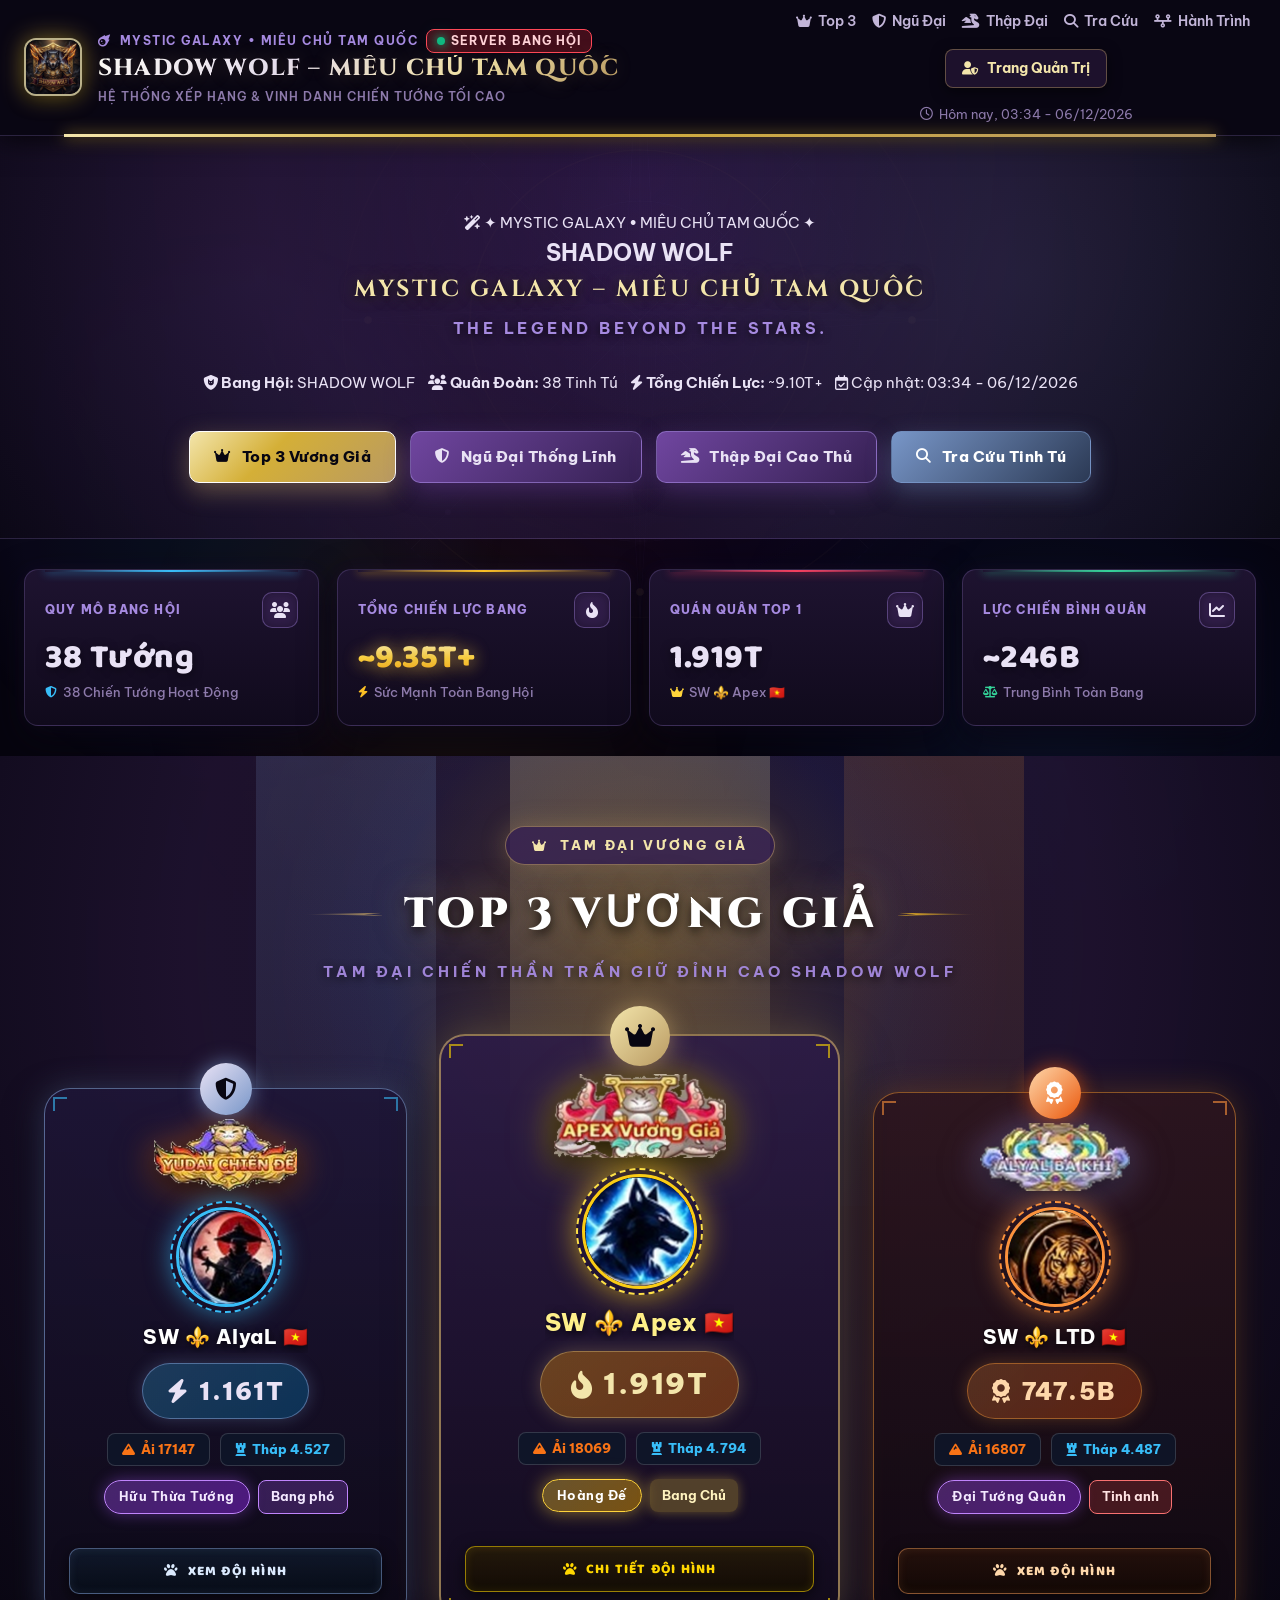
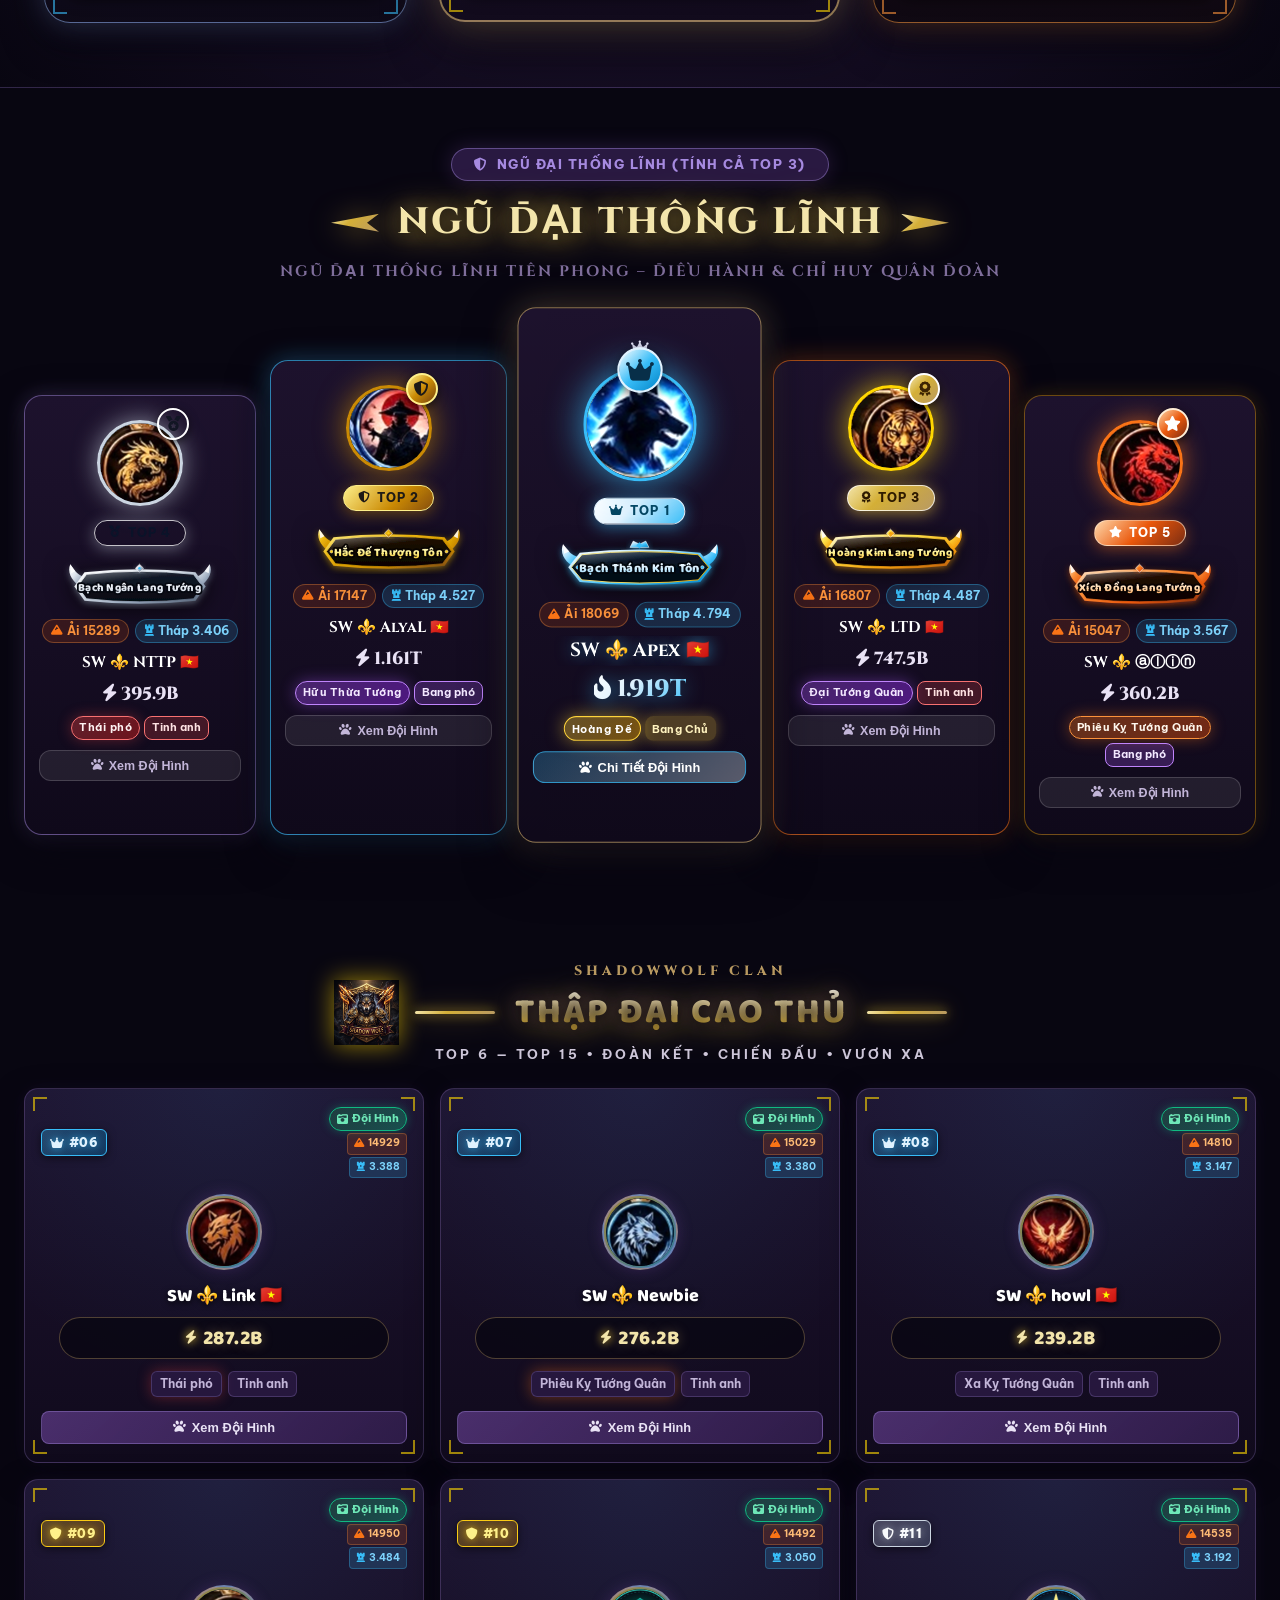
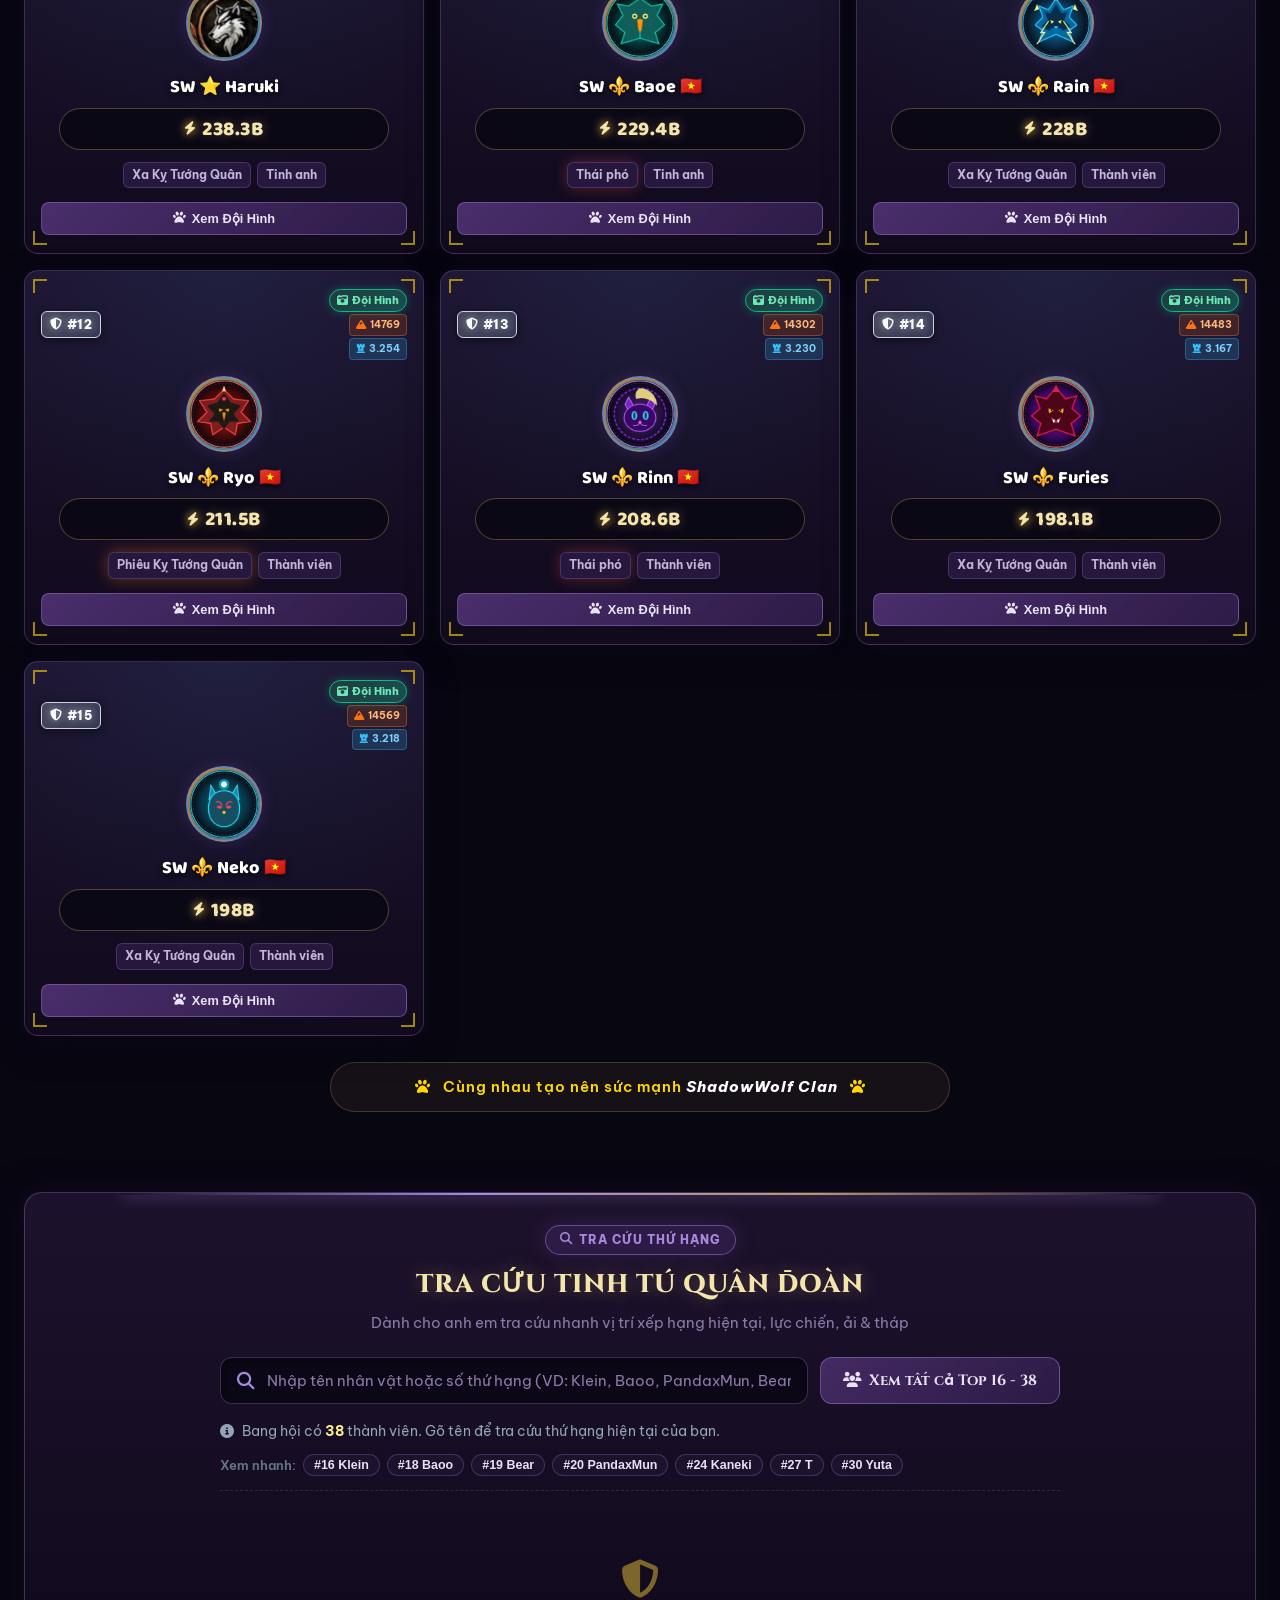
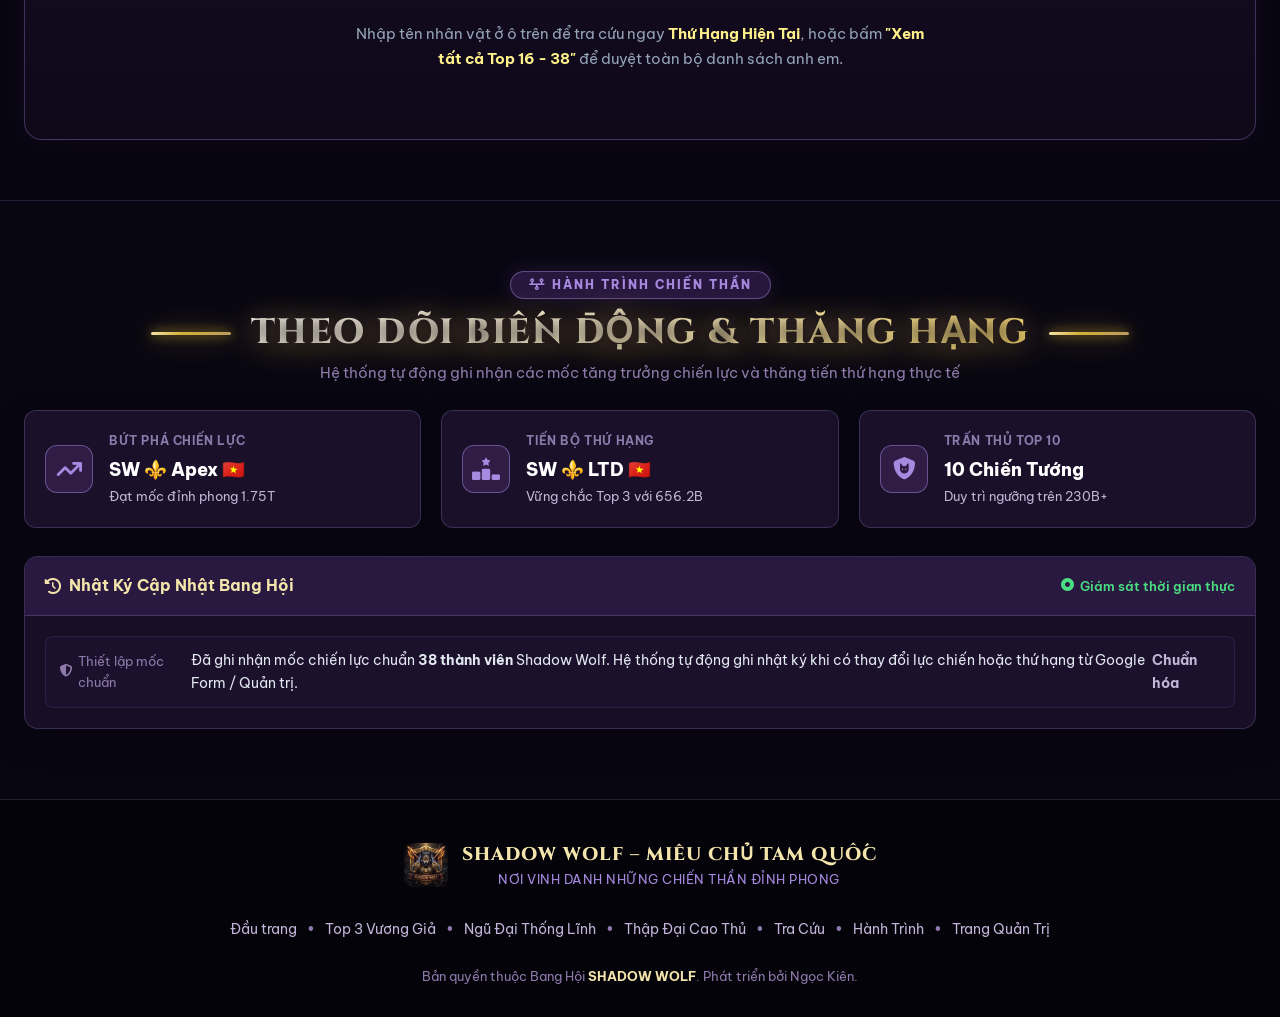
==== commit 60bc39b6: "feat: cap nhat BXH Luc Chien, Danh Hieu va 14 Doi Hinh moi tu new" ====
--- a/index.html
+++ b/index.html
@@ -265,11 +265,11 @@
                         <h3 class="supreme-member-name" title="SW ⚜️ AlyaL 🇻🇳">SW ⚜️ AlyaL 🇻🇳</h3>
                         
                         <div class="supreme-power-badge">
-                            <i class="fa-solid fa-bolt"></i> 1.157T
+                            <i class="fa-solid fa-bolt"></i> 1.161T
                         </div>
 
                         <div class="supreme-milestones">
-                            <span class="supreme-milestone-pill pill-stage"><i class="fa-solid fa-mountain"></i> Ải 17003</span>
+                            <span class="supreme-milestone-pill pill-stage"><i class="fa-solid fa-mountain"></i> Ải 17147</span>
                             <span class="supreme-milestone-pill pill-tower"><i class="fa-solid fa-chess-rook"></i> Tháp 4.527</span>
                         </div>
 
@@ -306,11 +306,11 @@
                         <h3 class="supreme-member-name" title="SW ⚜️ Apex 🇻🇳">SW ⚜️ Apex 🇻🇳</h3>
                         
                         <div class="supreme-power-badge">
-                            <i class="fa-solid fa-fire-flame-curved"></i> 1.765T
+                            <i class="fa-solid fa-fire-flame-curved"></i> 1.919T
                         </div>
 
                         <div class="supreme-milestones">
-                            <span class="supreme-milestone-pill pill-stage"><i class="fa-solid fa-mountain"></i> Ải 18024</span>
+                            <span class="supreme-milestone-pill pill-stage"><i class="fa-solid fa-mountain"></i> Ải 18069</span>
                             <span class="supreme-milestone-pill pill-tower"><i class="fa-solid fa-chess-rook"></i> Tháp 4.794</span>
                         </div>
 
@@ -347,11 +347,11 @@
                         <h3 class="supreme-member-name" title="SW ⚜️ LTD 🇻🇳">SW ⚜️ LTD 🇻🇳</h3>
                         
                         <div class="supreme-power-badge">
-                            <i class="fa-solid fa-award"></i> 735.7B
+                            <i class="fa-solid fa-award"></i> 747.5B
                         </div>
 
                         <div class="supreme-milestones">
-                            <span class="supreme-milestone-pill pill-stage"><i class="fa-solid fa-mountain"></i> Ải 16672</span>
+                            <span class="supreme-milestone-pill pill-stage"><i class="fa-solid fa-mountain"></i> Ải 16807</span>
                             <span class="supreme-milestone-pill pill-tower"><i class="fa-solid fa-chess-rook"></i> Tháp 4.487</span>
                         </div>
 
@@ -627,7 +627,7 @@
                             <div class="fm-name" id="formation-member-name">SW ⚜️ Apex 🇻🇳</div>
                             <div class="fm-tags">
                                 <span class="fm-rank-pill" id="formation-member-rank">Hạng #1</span>
-                                <span class="fm-stage-pill" id="formation-member-stage"><i class="fa-solid fa-mountain"></i> Ải 17.942</span>
+                                <span class="fm-stage-pill" id="formation-member-stage"><i class="fa-solid fa-mountain"></i> Ải 18069</span>
                                 <span class="fm-tower-pill" id="formation-member-tower"><i class="fa-solid fa-chess-rook"></i> Tháp 4.794</span>
                                 <span class="member-title-badge title-hoang-de" id="formation-member-title">Hoàng Đế</span>
                                 <span class="member-note-badge note-bang-chu" id="formation-member-note">Bang Chủ</span>
@@ -638,7 +638,7 @@
                         <span class="power-label">CHIẾN LỰC HIỆN TẠI</span>
                         <div class="power-num">
                             <i class="fa-solid fa-bolt"></i>
-                            <span id="formation-member-power">1.75T</span>
+                            <span id="formation-member-power">1.919T</span>
                         </div>
                     </div>
                 </div>
